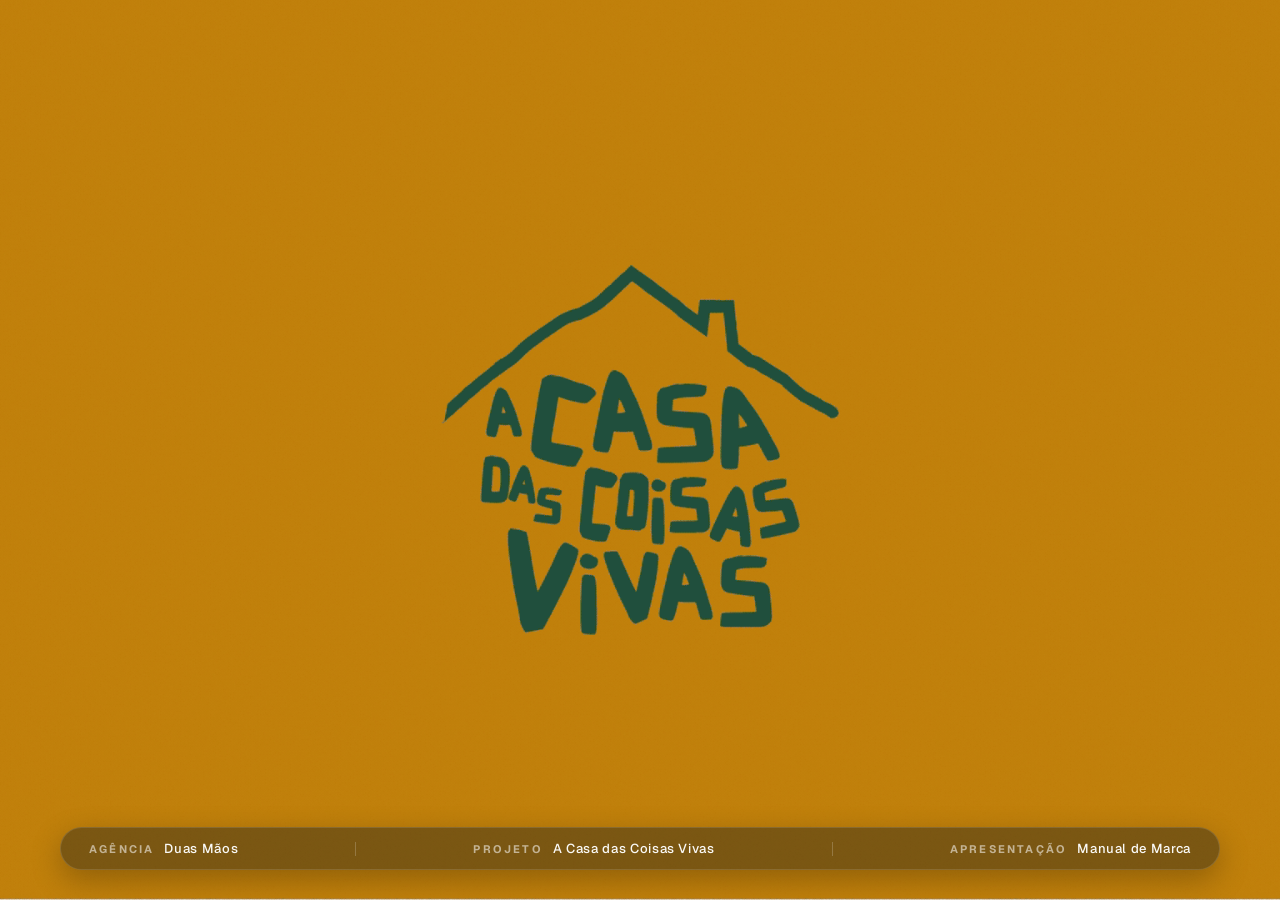
==== index.html @ ab3519e5 "feat: adicionar fontes oficiais Cachoeira Feiticeira (principal) e Gest Grotesk (corpo de texto)" ====
<!doctype html>
<html lang="pt-BR">
  <head>
    <meta charset="UTF-8" />
    <link rel="icon" type="image/svg+xml" href="./favicon.svg" />
    <meta name="viewport" content="width=device-width, initial-scale=1.0" />
    <title>Manual de Marca — A Casa das Coisas Vivas</title>
    
    <!-- Google Fonts for Editorial / Premium Branding -->
    <link rel="preconnect" href="https://fonts.googleapis.com" />
    <link rel="preconnect" href="https://fonts.gstatic.com"  />
    <link href="https://fonts.googleapis.com/css2?family=Geist:wght@300;400;500;600;700&family=Host+Grotesk:wght@300;400;500;600;700&family=Cormorant+Garamond:ital,wght@0,300;0,400;0,500;0,600;0,700;1,300;1,400&display=swap" rel="stylesheet" />
    
    <!-- CSS Stylesheet -->
    <script   src="./assets/js/presentation.js"></script>
    <link rel="stylesheet"  href="./assets/css/style.css">
  </head>
  <body>
    <!-- Screen Rotation Warning Overlay for Mobile Portrait -->
    <div class="rotation-warning-overlay">
      <div class="rotation-icon-wrapper">
        <svg width="64" height="64" viewBox="0 0 24 24" fill="none" stroke="currentColor" stroke-width="1" stroke-linecap="round" stroke-linejoin="round" style="color: var(--color-text-primary); opacity: 0.8;">
          <rect x="6" y="2" width="12" height="20" rx="2" stroke="currentColor" stroke-width="1.5" />
          <circle cx="12" cy="19" r="0.75" fill="currentColor" />
          <path d="M21 12a9 9 0 0 0-9-9" stroke="#E8763A" stroke-width="1.5" stroke-dasharray="3 3" />
          <path d="M18 9l3-3-3-3" stroke="#E8763A" stroke-width="1.5" />
        </svg>
      </div>
      <h3>Gire seu dispositivo</h3>
      <p>Para uma experiência de visualização ideal das propostas de marca, por favor rotacione seu aparelho para o modo horizontal (paisagem).</p>
    </div>

    <!-- Main Presentation Container (locked to 16:9 aspect ratio, dynamically scaled by JS) -->
    <div class="presentation-container">
      <div class="presentation-wrapper">
        
        <!-- ==================== SLIDE 01: CAPA PRINCIPAL (FUNDO CHAPADO COM RODAPÉ MINIMALISTA CLEAN) ==================== -->
        <section class="slide active" id="slide-01" data-theme="off-white">
          <div class="slide-content full-bleed-layout" style="position: relative; overflow: hidden; padding: 0; margin: 0; width: 100%; height: 100%;">
            <!-- Imagem de Fundo Chapada (GIF Animado) -->
            <img src="./assets/img/capa-inicial.gif" alt="Capa Principal - A Casa das Coisas Vivas" class="full-bleed-slide-img" style="width: 100%; height: 100%; object-fit: cover; object-position: center; display: block; border: none; margin: 0; padding: 0; filter: none; opacity: 1;">
            
            <!-- Rodapé Ultra-Clean (Quiet Luxury UI/UX Pro Max) -->
            <div class="cover-clean-footer">
              <div class="clean-footer-item">
                <span class="clean-footer-label">Agência</span>
                <span class="clean-footer-value">Duas Mãos</span>
              </div>
              <div class="clean-footer-divider"></div>
              <div class="clean-footer-item">
                <span class="clean-footer-label">Projeto</span>
                <span class="clean-footer-value">A Casa das Coisas Vivas</span>
              </div>
              <div class="clean-footer-divider"></div>
              <div class="clean-footer-item">
                <span class="clean-footer-label">Apresentação</span>
                <span class="clean-footer-value">Manual de Marca</span>
              </div>
            </div>
          </div>
        </section>

        <!-- ==================== SLIDE 02: SUMÁRIO ==================== -->
        <section class="slide future" id="slide-02" data-theme="sand-paper">
          <div class="slide-content index-layout">
            <div class="section-tag">Sumário</div>
            <h2 class="index-title">Estrutura da Apresentação</h2>
            <div class="index-grid" style="grid-template-columns: repeat(2, 1fr); gap: 8px 30px;">
              <div class="index-column" style="gap: 6px;">
                <div class="index-item" data-target="2">
                  <span class="index-num">01</span>
                  <span class="index-name">Introdução</span>
                </div>
                <div class="index-item" data-target="3">
                  <span class="index-num">02</span>
                  <span class="index-name">O que é a Casa das Coisas Vivas?</span>
                </div>
                <div class="index-item" data-target="4">
                  <span class="index-num">03</span>
                  <span class="index-name">Essência da Marca</span>
                </div>
                <div class="index-item" data-target="5">
                  <span class="index-num">04</span>
                  <span class="index-name">Valores</span>
                </div>
                <div class="index-item" data-target="6">
                  <span class="index-num">05</span>
                  <span class="index-name">Conceito e Nome</span>
                </div>
                <div class="index-item" data-target="7">
                  <span class="index-num">06</span>
                  <span class="index-name">Glossário da Casa</span>
                </div>
                <div class="index-item" data-target="8">
                  <span class="index-num">07</span>
                  <span class="index-name">Públicos &amp; Moradoras</span>
                </div>
                <div class="index-item" data-target="9">
                  <span class="index-num">08</span>
                  <span class="index-name">DNA da Marca</span>
                </div>
                <div class="index-item" data-target="10">
                  <span class="index-num">09</span>
                  <span class="index-name">Bandeiras e Manifesto</span>
                </div>
                <div class="index-item" data-target="11">
                  <span class="index-num">10</span>
                  <span class="index-name">Posicionamento</span>
                </div>
              </div>
              <div class="index-column" style="gap: 6px;">
                <div class="index-item highlight-item" data-target="12">
                  <span class="index-num">11</span>
                  <span class="index-name">Voz e Linguagem</span>
                </div>
                <div class="index-item highlight-item" data-target="13">
                  <span class="index-num">12</span>
                  <span class="index-name">Os Cômodos da Casa</span>
                </div>
                <div class="index-item highlight-item" data-target="14">
                  <span class="index-num">13</span>
                  <span class="index-name">Pontos de Contato com a Marca</span>
                </div>
                <div class="index-item highlight-item" data-target="15">
                  <span class="index-num">14</span>
                  <span class="index-name">Paleta de Cores Oficial</span>
                </div>
                <div class="index-item highlight-item" data-target="17">
                  <span class="index-num">15</span>
                  <span class="index-name">Sistema Tipográfico</span>
                </div>
                <div class="index-item highlight-item" data-target="19">
                  <span class="index-num">16</span>
                  <span class="index-name">Logomarca &amp; Assinatura</span>
                </div>
                <div class="index-item highlight-item" data-target="22">
                  <span class="index-num">17</span>
                  <span class="index-name">Aplicações da Marca</span>
                </div>
                <div class="index-item highlight-item" data-target="23">
                  <span class="index-num">18</span>
                  <span class="index-name">Guia de Arquivos &amp; Drive</span>
                </div>
              </div>
            </div></div>
          </div>
        </section>

        <!-- ==================== SEÇÃO 01: INTRODUÇÃO (EDITORIAL COLUNA VERTICAL FOTO 6) ==================== -->
        <section class="slide future" id="slide-03" data-theme="off-white">
          <div class="slide-content editorial-vertical-col-layout">
            
            <!-- Painel de Texto Editorial (Esq) -->
            <div class="editorial-text-panel" style="padding: 45px 65px; display: flex; flex-direction: column; justify-content: center; height: 100%; box-sizing: border-box; overflow-y: auto;">
              <div class="section-tag" style="border-color: #14523E; color: #14523E; margin-bottom: 12px;">01 , Introdução</div>
              <h2 class="editorial-eyebrow-large" style="color: #14523E; font-size: 34px; margin-bottom: 6px; font-weight: 400; font-style: italic;">Um mapa afetivo</h2>
              <h3 class="editorial-heading-huge" style="font-size: 44px; line-height: 1.15; margin-bottom: 22px; color: #1C262B; letter-spacing: -0.02em;">A essência da Casa das Coisas Vivas.</h3>
              
              <div style="display: grid; grid-template-columns: 1fr 1fr; gap: 32px; margin-bottom: 20px;">
                <div style="display: flex; flex-direction: column; gap: 14px;">
                  <p style="font-size: 14.5px; line-height: 1.65; color: #303437; font-weight: 300; margin: 0;">
                    Este manual é um pouquinho mais do que um documento sobre uma marca. É uma forma de colocar em palavras, cores, formas e escolhas tudo aquilo que a Casa das Coisas Vivas carrega dentro de si.
                  </p>
                  <p style="font-size: 14.5px; line-height: 1.65; color: #303437; font-weight: 300; margin: 0;">
                    É como se a gente estivesse abrindo as portas da casa, olhando com carinho para cada cantinho e entendendo o que faz desse lugar um espaço tão único. O que queremos que as pessoas sintam quando chegam, o que desejamos comunicar, o que faz sentido preservar e o que queremos cultivar daqui para frente.
                  </p>
                  <p style="font-size: 14.5px; line-height: 1.65; color: #303437; font-weight: 300; margin: 0;">
                    Aqui, tu vai encontrar as direções visuais da marca. Cada cor, cada fonte, cada imagem e cada palavra ajuda a construir a atmosfera desse lugar. E, quando essas escolhas conversam entre si, a marca ganha coerência sem perder a sua alma.
                  </p>
                </div>

                <div style="display: flex; flex-direction: column; gap: 14px;">
                  <p style="font-size: 14.5px; line-height: 1.65; color: #303437; font-weight: 300; margin: 0;">
                    A ideia não é engessar a Casa, nem fazer com que tudo precise seguir regras duras. Pelo contrário! É criar uma base segura para que ela possa crescer, experimentar, se transformar e continuar sendo ela mesma em cada novo espaço que ocupar.
                  </p>
                  <p style="font-size: 14.5px; line-height: 1.65; color: #303437; font-weight: 300; margin: 0;">
                    Que este manual seja como um mapa afetivo da Casa das Coisas Vivas. Um lugar para voltar quando bater a dúvida, quando surgirem novas ideias ou quando for preciso lembrar o que nos trouxe até aqui.
                  </p>
                  <p style="font-size: 14.5px; line-height: 1.65; color: #303437; font-weight: 300; margin: 0;">
                    Que ele ajude a manter viva a essência da Casa, mesmo quando ela mudar de estação, abrir novas janelas ou receber novas pessoas.
                  </p>
                </div>
              </div>

              <!-- Destaque Afetivo -->
              <div style="background: rgba(247, 110, 105, 0.08); border-left: 4px solid #F76E69; padding: 14px 18px; border-radius: 6px; margin-bottom: 16px;">
                <p style="font-size: 15px; font-weight: 500; color: #14523E; line-height: 1.5; margin: 0;">
                  Porque coisas vivas mudam, crescem e se reinventam. E a marca precisa ter espaço para tudo isso. <span style="color: #F76E69;">❤️</span>
                </p>
              </div>

              <div class="editorial-closing" style="margin-top: 10px; padding-top: 14px; border-top: 1px solid rgba(0,0,0,0.08); display: flex; justify-content: space-between; align-items: center;">
                <span class="closing-phrase" style="font-size: 14px; font-style: italic; color: #14523E;">Pode entrar. A Casa é sua.</span>
                <span class="closing-signature" style="font-size: 12.5px; color: #727160;">Manual de Marca • A Casa das Coisas Vivas</span>
              </div>
            </div>

            <!-- Coluna Vertical Full Height (Dir) -->
            <div class="editorial-image-column" style="flex: 0 0 440px; height: 100%; position: relative; overflow: hidden;">
              <img src="./assets/img/04_mockups/mulher-segurando-livro.png" alt="A Casa das Coisas Vivas — Manual e Atmosfera" style="width: 100%; height: 100%; object-fit: cover; object-position: center;">
            </div>

          </div>
        </section>

        <!-- ==================== SEÇÃO 02: O QUE É A CASA DAS COISAS VIVAS? (EDITORIAL COLUNA VERTICAL) ==================== -->
        <section class="slide future" id="slide-04" data-theme="sand-paper">
          <div class="slide-content editorial-vertical-col-layout">
            
            <!-- Coluna Vertical Full Height (Esq) -->
            <div class="editorial-image-column-left" style="flex: 0 0 440px; height: 100%; position: relative; overflow: hidden;">
              <img src="./assets/img/04_mockups/livro-capa-dura.png" alt="A Casa das Coisas Vivas — O que tem de vida lá?" style="width: 100%; height: 100%; object-fit: cover; object-position: center;">
            </div>

            <!-- Painel de Texto Editorial (Dir) -->
            <div class="editorial-text-panel" style="padding: 45px 65px; display: flex; flex-direction: column; justify-content: center; height: 100%; box-sizing: border-box; overflow-y: auto;">
              <div class="section-tag" style="border-color: #14523E; color: #14523E; margin-bottom: 12px;">02 , O que é a Casa das Coisas Vivas?</div>
              <h2 class="editorial-heading-medium" style="margin-bottom: 22px; color: #1C262B; font-size: 50px; line-height: 1.15; letter-spacing: -0.02em;">O que tem de vida lá?</h2>
              
              <div style="display: grid; grid-template-columns: 1fr 1fr; gap: 32px; margin-bottom: 20px;">
                <div style="display: flex; flex-direction: column; gap: 14px;">
                  <p style="font-size: 14.5px; line-height: 1.65; color: #303437; font-weight: 300; margin: 0;">
                    A Casa das Coisas Vivas é um espaço de acolhimento, desenvolvimento e potência compartilhada. Não é apenas uma estrutura ou uma marca: é um ecossistema pulsante onde mulheres se encontram, habitam seus múltiplos cômodos e constroem suas trajetórias profissionais e afetivas.
                  </p>
                  <p style="font-size: 14.5px; line-height: 1.65; color: #303437; font-weight: 300; margin: 0;">
                    O que tem de vida lá é o movimento contínuo, a escuta atenta, o cuidado entre pares e a liberdade de mudar de estação. Cada moradora traz sua mala, seus saberes e suas singularidades para compor um território seguro de troca, sem regras duras ou fórmulas prontas.
                  </p>
                </div>
                <div style="display: flex; flex-direction: column; gap: 14px;">
                  <p style="font-size: 14.5px; line-height: 1.65; color: #303437; font-weight: 300; margin: 0;">
                    A Casa vive pelas conexões genuínas que cultiva: encontros que inspiram, ateliês de criação, bibliotecas de referências vivas e salas abertas para o pensamento crítico e o afeto compartilhado.
                  </p>
                  <p style="font-size: 14.5px; line-height: 1.65; color: #303437; font-weight: 300; margin: 0;">
                    É um lugar onde a vulnerabilidade e a competência caminham lado a lado. Um refúgio fértil que protege o que tem valor e dá espaço para que cada coisa viva cresça, floresça e se reinvente no seu próprio tempo.
                  </p>
                </div>
              </div>

              <!-- Destaque Conceitual -->
              <div style="background: rgba(238, 161, 16, 0.08); border-left: 4px solid #EEA110; padding: 14px 18px; border-radius: 6px;">
                <p style="font-size: 15px; font-weight: 500; color: #1C262B; line-height: 1.5; margin: 0;">
                  Uma casa habitada por mulheres em constante transformação, onde cada detalhe é cultivado com afeto, verdade e coerência. <span style="color: #EEA110;">✨</span>
                </p>
              </div>

            </div>

          </div>
        </section>

        <!-- ==================== SEÇÃO 03: DNA DA MARCA (LAYOUT HORIZONTAL BANNER) ==================== -->
        <!-- ==================== SEÇÃO 03: ESSÊNCIA DA MARCA ==================== -->
        <section class="slide future" id="slide-05" data-theme="off-white">
          <div class="slide-content dna-horizontal-layout">
            <div>
              <div class="section-tag" style="border-color: #14523E; color: #14523E; margin-bottom: 8px;">03 , Essência da Marca</div>
              <h2 class="dna-main-title" style="margin-bottom: 14px; font-size: 44px; line-height: 1.1; color: #1C262B;">Essência da marca</h2>
              
              <!-- Manifesto / Propósito Central -->
              <div style="background: rgba(20, 82, 62, 0.05); border-left: 4px solid #14523E; border-radius: 8px; padding: 14px 20px;">
                <p style="font-size: 16.5px; line-height: 1.55; color: #1C262B; font-weight: 400; margin: 0;">
                  A Casa existe para que psicólogas possam se encontrar como pessoas inteiras, sustentar o que têm de singular e levar essa potência para fora da comunidade.
                </p>
              </div>
            </div>

            <!-- Grid de 3 Colunas para os Pilares da Essência -->
            <div style="display: grid; grid-template-columns: repeat(3, 1fr); gap: 24px; width: 100%; margin: 10px 0;">
              <div class="dna-card" style="border-top: 3px solid #14523E; padding-top: 16px; background: rgba(20, 82, 62, 0.02); padding: 18px 16px; border-radius: 8px;">
                <span class="dna-card-eyebrow" style="color: #14523E; font-size: 10px; letter-spacing: 0.18em; font-weight: 700; margin-bottom: 8px;">PROPÓSITO &amp; VÍNCULO</span>
                <h3 class="dna-card-question" style="font-size: 20px; font-weight: 600; color: #1C262B; margin-bottom: 10px; line-height: 1.25;">Para quê a marca existe?</h3>
                <p class="dna-card-answer" style="font-size: 14px; line-height: 1.55; color: #303437; font-weight: 300; margin: 0;">Fazer da Psicologia um lugar de encontro, onde psicólogas se conhecem para além do que sabem e se fortalecem a partir do vínculo.</p>
              </div>

              <div class="dna-card" style="border-top: 3px solid #F76E69; padding-top: 16px; background: rgba(247, 110, 105, 0.03); padding: 18px 16px; border-radius: 8px;">
                <span class="dna-card-eyebrow" style="color: #F76E69; font-size: 10px; letter-spacing: 0.18em; font-weight: 700; margin-bottom: 8px;">COMUNIDADE &amp; AÇÃO</span>
                <h3 class="dna-card-question" style="font-size: 20px; font-weight: 600; color: #1C262B; margin-bottom: 10px; line-height: 1.25;">O que a marca faz?</h3>
                <p class="dna-card-answer" style="font-size: 14px; line-height: 1.55; color: #303437; font-weight: 300; margin: 0;">Reúne psicólogas numa comunidade contínua de encontros, experiências afetivas e criativas e trocas de repertório e faz projetos, indicações e oportunidades circularem entre elas.</p>
              </div>

              <div class="dna-card" style="border-top: 3px solid #235B9F; padding-top: 16px; background: rgba(35, 91, 159, 0.03); padding: 18px 16px; border-radius: 8px;">
                <span class="dna-card-eyebrow" style="color: #235B9F; font-size: 10px; letter-spacing: 0.18em; font-weight: 700; margin-bottom: 8px;">VISÃO &amp; TERRITÓRIO</span>
                <h3 class="dna-card-question" style="font-size: 20px; font-weight: 600; color: #1C262B; margin-bottom: 10px; line-height: 1.25;">Onde quer chegar?</h3>
                <p class="dna-card-answer" style="font-size: 14px; line-height: 1.55; color: #303437; font-weight: 300; margin: 0;">Ser a referência quando alguém pensa em psicólogas em Porto Alegre, para colegas e para empresas. “Pensou em psicóloga, pensou na Casa.”</p>
              </div>
            </div>

            <!-- Banner Editorial Horizontal na Parte de Baixo -->
            <div class="dna-bottom-banner-container" style="height: 180px; margin-top: 0; box-shadow: 0 10px 28px rgba(28, 38, 43, 0.08); border: 1px solid rgba(20, 82, 62, 0.12);">
              <img src="./assets/img/04_mockups/fabric-bag-on-green-background-top-view.png" alt="A Casa das Coisas Vivas — Essência da Marca" class="dna-bottom-banner-img" style="object-position: center 35%;">
            </div>

          </div>
        </section>

        <!-- ==================== SEÇÃO 04: VALORES ==================== -->
        <section class="slide future" id="slide-06" data-theme="sand-paper">
          <div class="slide-content" style="box-sizing: border-box; width: 100%; height: 100%; padding: 42px 75px; display: flex; flex-direction: column; justify-content: center;">
            
            <!-- Cabeçalho Editorial -->
            <div style="margin-bottom: 20px;">
              <div class="section-tag" style="border-color: #14523E; color: #14523E; margin-bottom: 6px;">04 , Valores</div>
              <div style="display: flex; justify-content: space-between; align-items: flex-end;">
                <h2 style="font-size: 46px; line-height: 1.1; color: #1C262B; font-weight: 300; margin: 0; font-family: var(--font-dir-a-title);">Valores</h2>
                <p style="font-size: 14.5px; color: #727160; margin: 0; font-weight: 400; max-width: 620px; text-align: right; line-height: 1.4;">
                  Como a essência da Casa se traduz em significado e presença prática no cotidiano da comunidade.
                </p>
              </div>
            </div>

            <!-- Grid 2 Colunas: Tabela de Valores (Esq) vs Imagem Conceito (Dir) -->
            <div style="display: grid; grid-template-columns: 1.28fr 0.72fr; gap: 24px; width: 100%; align-items: stretch;">
              
              <!-- Tabela Editorial de Valores -->
              <div class="table-editorial-card" style="background: #FFFFFF; border: 1px solid rgba(20, 82, 62, 0.12); border-radius: 14px; box-shadow: 0 10px 30px rgba(0, 0, 0, 0.03); overflow: hidden; margin-top: 0; display: flex; flex-direction: column; justify-content: space-between;">
                
                <!-- Header da Tabela -->
                <div class="table-editorial-header" style="display: grid; grid-template-columns: 175px 1.1fr 1fr; gap: 16px; padding: 11px 22px; background: rgba(20, 82, 62, 0.06); border-bottom: 1px solid rgba(20, 82, 62, 0.12); font-size: 10.5px; font-weight: 700; letter-spacing: 0.14em; text-transform: uppercase; color: #14523E;">
                  <div>Valor</div>
                  <div>O que significa?</div>
                  <div>Como aparece na prática?</div>
                </div>

                <!-- Linha 1: Singularidade -->
                <div class="table-editorial-row" style="display: grid; grid-template-columns: 175px 1.1fr 1fr; gap: 16px; padding: 10px 22px; border-bottom: 1px solid rgba(0, 0, 0, 0.05); align-items: center;">
                  <div style="display: flex; align-items: center; gap: 8px;">
                    <span style="font-size: 9.5px; font-weight: 800; color: #14523E; background: rgba(20, 82, 62, 0.08); padding: 2px 7px; border-radius: 10px;">01</span>
                    <strong style="font-size: 14px; color: #1C262B; font-weight: 600;">Singularidade</strong>
                  </div>
                  <div style="font-size: 12.5px; line-height: 1.45; color: #303437; font-weight: 400;">
                    Existe uma parte da psicóloga que você é que nenhum livro decide por você.
                  </div>
                  <div style="font-size: 12px; line-height: 1.45; color: #555E58; font-weight: 300;">
                    Nenhuma abordagem é ensinada como regra.
                  </div>
                </div>

                <!-- Linha 2: Pertencimento -->
                <div class="table-editorial-row" style="display: grid; grid-template-columns: 175px 1.1fr 1fr; gap: 16px; padding: 10px 22px; border-bottom: 1px solid rgba(0, 0, 0, 0.05); align-items: center;">
                  <div style="display: flex; align-items: center; gap: 8px;">
                    <span style="font-size: 9.5px; font-weight: 800; color: #F76E69; background: rgba(247, 110, 105, 0.12); padding: 2px 7px; border-radius: 10px;">02</span>
                    <strong style="font-size: 14px; color: #1C262B; font-weight: 600;">Pertencimento</strong>
                  </div>
                  <div style="font-size: 12.5px; line-height: 1.45; color: #303437; font-weight: 400;">
                    Um ambiente seguro o bastante para criar intimidade.
                  </div>
                  <div style="font-size: 12px; line-height: 1.45; color: #555E58; font-weight: 300;">
                    Acolhimento, trocas, abertura, diálogo.
                  </div>
                </div>

                <!-- Linha 3: Movimento -->
                <div class="table-editorial-row" style="display: grid; grid-template-columns: 175px 1.1fr 1fr; gap: 16px; padding: 10px 22px; border-bottom: 1px solid rgba(0, 0, 0, 0.05); align-items: center;">
                  <div style="display: flex; align-items: center; gap: 8px;">
                    <span style="font-size: 9.5px; font-weight: 800; color: #EEA110; background: rgba(238, 161, 16, 0.14); padding: 2px 7px; border-radius: 10px;">03</span>
                    <strong style="font-size: 14px; color: #1C262B; font-weight: 600;">Movimento</strong>
                  </div>
                  <div style="font-size: 12.5px; line-height: 1.45; color: #303437; font-weight: 400;">
                    O que está vivo tem ritmo próprio, muda, experimenta.
                  </div>
                  <div style="font-size: 12px; line-height: 1.45; color: #555E58; font-weight: 300;">
                    Programação que se renova; cômodos que abrem conversas.
                  </div>
                </div>

                <!-- Linha 4: Potência compartilhada -->
                <div class="table-editorial-row" style="display: grid; grid-template-columns: 175px 1.1fr 1fr; gap: 16px; padding: 10px 22px; border-bottom: 1px solid rgba(0, 0, 0, 0.05); align-items: center;">
                  <div style="display: flex; align-items: center; gap: 8px;">
                    <span style="font-size: 9.5px; font-weight: 800; color: #235B9F; background: rgba(35, 91, 159, 0.12); padding: 2px 7px; border-radius: 10px;">04</span>
                    <strong style="font-size: 14px; color: #1C262B; font-weight: 600;">Potência compartilhada</strong>
                  </div>
                  <div style="font-size: 12.5px; line-height: 1.45; color: #303437; font-weight: 400; font-style: italic;">
                    "A Rapha não quer se destacar sozinha."
                  </div>
                  <div style="font-size: 12px; line-height: 1.45; color: #555E58; font-weight: 300;">
                    Projetos e indicações circulam entre moradoras.
                  </div>
                </div>

                <!-- Linha 5: Pensamento crítico -->
                <div class="table-editorial-row" style="display: grid; grid-template-columns: 175px 1.1fr 1fr; gap: 16px; padding: 10px 22px; border-bottom: 1px solid rgba(0, 0, 0, 0.05); align-items: center;">
                  <div style="display: flex; align-items: center; gap: 8px;">
                    <span style="font-size: 9.5px; font-weight: 800; color: #14523E; background: rgba(20, 82, 62, 0.08); padding: 2px 7px; border-radius: 10px;">05</span>
                    <strong style="font-size: 14px; color: #1C262B; font-weight: 600;">Pensamento crítico</strong>
                  </div>
                  <div style="font-size: 12.5px; line-height: 1.45; color: #303437; font-weight: 400;">
                    Falar de tudo para pensar melhor a profissão.
                  </div>
                  <div style="font-size: 12px; line-height: 1.45; color: #555E58; font-weight: 300;">
                    Dinheiro, IA, arte e teoria cabem na mesma agenda.
                  </div>
                </div>

                <!-- Linha 6: Cuidado entre pares -->
                <div class="table-editorial-row" style="display: grid; grid-template-columns: 175px 1.1fr 1fr; gap: 16px; padding: 10px 22px; border-bottom: none; align-items: center;">
                  <div style="display: flex; align-items: center; gap: 8px;">
                    <span style="font-size: 9.5px; font-weight: 800; color: #F76E69; background: rgba(247, 110, 105, 0.12); padding: 2px 7px; border-radius: 10px;">06</span>
                    <strong style="font-size: 14px; color: #1C262B; font-weight: 600;">Cuidado entre pares</strong>
                  </div>
                  <div style="font-size: 12.5px; line-height: 1.45; color: #303437; font-weight: 400; font-style: italic;">
                    "Saúde mental começa entre nós."
                  </div>
                  <div style="font-size: 12px; line-height: 1.45; color: #555E58; font-weight: 300;">
                    Espaço de acolhimento e sustentação mútua.
                  </div>
                </div>

              </div>

              <!-- Imagem Conceito: Acolhimento e Rituais -->
              <div style="background: #FFFFFF; border: 1px solid rgba(20, 82, 62, 0.12); border-radius: 14px; box-shadow: 0 10px 30px rgba(0, 0, 0, 0.03); overflow: hidden; display: flex; flex-direction: column;">
                <div style="flex: 1; position: relative; overflow: hidden; min-height: 280px;">
                  <img src="./assets/img/04_mockups/caneca-mockup.png" alt="Valores da Casa — Acolhimento e Vínculo" style="width: 100%; height: 100%; object-fit: cover; object-position: center; display: block;">
                </div>
                <div style="padding: 16px 20px; background: rgba(20, 82, 62, 0.04); border-top: 1px solid rgba(20, 82, 62, 0.08);">
                  <span style="font-size: 9.5px; font-weight: 800; letter-spacing: 0.14em; text-transform: uppercase; color: #14523E; display: block; margin-bottom: 4px;">Atmosfera &amp; Rituais da Casa</span>
                  <p style="font-size: 12px; line-height: 1.45; color: #555E58; margin: 0;">A xícara e a conversa franca: o cuidado entre pares traduzido em hospitalidade, tempo e presença autêntica.</p>
                </div>
              </div>

            </div>

          </div>
        </section>

        <!-- ==================== SEÇÃO 05: CONCEITO E NOME ==================== -->
        <section class="slide future" id="slide-conceito-nome" data-theme="off-white">
          <div class="slide-content" style="box-sizing: border-box; width: 100%; height: 100%; padding: 42px 75px; display: flex; flex-direction: column; justify-content: center;">
            
            <!-- Cabeçalho Editorial -->
            <div style="margin-bottom: 18px;">
              <div class="section-tag" style="border-color: #14523E; color: #14523E; margin-bottom: 6px;">05 , Conceito e Nome</div>
              <div style="display: flex; justify-content: space-between; align-items: flex-end;">
                <h2 style="font-size: 46px; line-height: 1.1; color: #1C262B; font-weight: 300; margin: 0; font-family: var(--font-dir-a-title);">Conceito e nome</h2>
                <p style="font-size: 14px; color: #727160; margin: 0; font-weight: 400; max-width: 580px; text-align: right; line-height: 1.4;">
                  A marca inteira se constrói no equilíbrio exato entre estrutura e movimento.
                </p>
              </div>
            </div>

            <!-- Grid 2 Colunas: Manifesto & Dimensões (Esq) vs Imagem Conceito (Dir) -->
            <div style="display: grid; grid-template-columns: 1.25fr 0.75fr; gap: 24px; width: 100%; align-items: stretch;">
              
              <div style="display: flex; flex-direction: column; justify-content: space-between;">
                <!-- Lead / Manifesto do Conceito -->
                <div style="background: rgba(20, 82, 62, 0.05); border-left: 4px solid #14523E; border-radius: 8px; padding: 12px 18px; margin-bottom: 14px;">
                  <p style="font-size: 15px; line-height: 1.5; color: #1C262B; margin: 0; font-weight: 400;">
                    O nome junta dois propósitos que se completam: <strong>Casa</strong> é estrutura, segurança e pertencimento; <strong>Coisas Vivas</strong> é movimento, liberdade e criação. A marca inteira se constrói no equilíbrio entre os dois.
                  </p>
                </div>

                <!-- Tabela Comparativa de Dimensões -->
                <div class="table-editorial-card" style="background: #FFFFFF; border: 1px solid rgba(20, 82, 62, 0.12); border-radius: 12px; box-shadow: 0 10px 30px rgba(0, 0, 0, 0.03); overflow: hidden; margin-top: 0;">
                  
                  <!-- Header com Destaque Cromático para A Casa e As Coisas Vivas -->
                  <div style="display: grid; grid-template-columns: 160px 1fr 1fr; gap: 16px; padding: 11px 20px; background: rgba(20, 82, 62, 0.06); border-bottom: 1px solid rgba(20, 82, 62, 0.12); font-size: 10px; font-weight: 700; letter-spacing: 0.14em; text-transform: uppercase;">
                    <div style="color: #727160;">Dimensão</div>
                    <div style="color: #14523E; display: flex; align-items: center; gap: 6px;">
                      <span style="display: inline-block; width: 7px; height: 7px; border-radius: 50%; background: #14523E;"></span>
                      A Casa <span style="font-size: 9px; font-weight: 500; opacity: 0.75; text-transform: none; letter-spacing: normal;">(Estrutura)</span>
                    </div>
                    <div style="color: #F76E69; display: flex; align-items: center; gap: 6px;">
                      <span style="display: inline-block; width: 7px; height: 7px; border-radius: 50%; background: #F76E69;"></span>
                      As Coisas Vivas <span style="font-size: 9px; font-weight: 600; opacity: 0.85; text-transform: none; letter-spacing: normal;">(Movimento)</span>
                    </div>
                  </div>

                  <!-- Linha 1: O que oferece -->
                  <div class="table-editorial-row" style="display: grid; grid-template-columns: 160px 1fr 1fr; gap: 16px; padding: 11px 20px; border-bottom: 1px solid rgba(0, 0, 0, 0.05); align-items: center;">
                    <div style="font-weight: 600; color: #1C262B; font-size: 13px;">O que oferece</div>
                    <div style="font-size: 13px; line-height: 1.45; color: #14523E; font-weight: 400;">
                      Ambiente, chão, cuidado e segurança
                    </div>
                    <div style="font-size: 13px; line-height: 1.45; color: #303437; font-weight: 400;">
                      Liberdade, expressão e experimentação
                    </div>
                  </div>

                  <!-- Linha 2: Sensação -->
                  <div class="table-editorial-row" style="display: grid; grid-template-columns: 160px 1fr 1fr; gap: 16px; padding: 11px 20px; border-bottom: 1px solid rgba(0, 0, 0, 0.05); align-items: center;">
                    <div style="font-weight: 600; color: #1C262B; font-size: 13px;">Sensação</div>
                    <div style="font-size: 13px; line-height: 1.45; color: #14523E; font-weight: 500; font-style: italic;">
                      “Aqui eu posso ficar.”
                    </div>
                    <div style="font-size: 13px; line-height: 1.45; color: #303437; font-weight: 500; font-style: italic;">
                      “Aqui alguma coisa se move.”
                    </div>
                  </div>

                  <!-- Linha 3: Na comunicação -->
                  <div class="table-editorial-row" style="display: grid; grid-template-columns: 160px 1fr 1fr; gap: 16px; padding: 11px 20px; border-bottom: 1px solid rgba(0, 0, 0, 0.05); align-items: center;">
                    <div style="font-weight: 600; color: #1C262B; font-size: 13px;">Na comunicação</div>
                    <div style="font-size: 13px; line-height: 1.45; color: #14523E; font-weight: 400;">
                      Convite, acolhimento, regras claras
                    </div>
                    <div style="font-size: 13px; line-height: 1.45; color: #303437; font-weight: 400;">
                      Perguntas e temas inesperados
                    </div>
                  </div>

                  <!-- Linha 4: No visual -->
                  <div class="table-editorial-row" style="display: grid; grid-template-columns: 160px 1fr 1fr; gap: 16px; padding: 11px 20px; border-bottom: none; align-items: center;">
                    <div style="font-weight: 600; color: #1C262B; font-size: 13px;">No visual</div>
                    <div style="font-size: 13px; line-height: 1.45; color: #14523E; font-weight: 400;">
                      Logo construído e grid organizado
                    </div>
                    <div style="font-size: 13px; line-height: 1.45; color: #303437; font-weight: 400;">
                      Fonte expressiva e cor viva nos posts
                    </div>
                  </div>

                </div>
              </div>

              <!-- Imagem Conceito: Ecobag Coisas Vivas (Movimento & Criação) -->
              <div style="background: #FFFFFF; border: 1px solid rgba(247, 110, 105, 0.2); border-radius: 14px; box-shadow: 0 10px 30px rgba(0, 0, 0, 0.03); overflow: hidden; display: flex; flex-direction: column;">
                <div style="flex: 1; position: relative; overflow: hidden; min-height: 280px;">
                  <img src="./assets/img/04_mockups/ecobag-1.png" alt="A Casa e as Coisas Vivas — Movimento e Estrutura" style="width: 100%; height: 100%; object-fit: cover; object-position: center; display: block;">
                </div>
                <div style="padding: 16px 20px; background: rgba(247, 110, 105, 0.06); border-top: 1px solid rgba(247, 110, 105, 0.12);">
                  <span style="font-size: 9.5px; font-weight: 800; letter-spacing: 0.14em; text-transform: uppercase; color: #F76E69; display: block; margin-bottom: 4px;">Equilíbrio entre os Dois Propósitos</span>
                  <p style="font-size: 12px; line-height: 1.45; color: #555E58; margin: 0;">A sobriedade acolhedora da <strong>Casa</strong> encontra a cor viva e a liberdade de criação das <strong>Coisas Vivas</strong>.</p>
                </div>
              </div>

            </div>

          </div>
        </section>

        <!-- ==================== SEÇÃO 06: GLOSSÁRIO DA CASA ==================== -->
        <section class="slide future" id="slide-glossario" data-theme="sand-paper">
          <div class="slide-content" style="box-sizing: border-box; width: 100%; height: 100%; padding: 42px 75px; display: flex; flex-direction: column; justify-content: center;">
            
            <!-- Cabeçalho Editorial -->
            <div style="margin-bottom: 20px;">
              <div class="section-tag" style="border-color: #14523E; color: #14523E; margin-bottom: 6px;">06 , Glossário da Casa</div>
              <div style="display: flex; justify-content: space-between; align-items: flex-end;">
                <h2 style="font-size: 46px; line-height: 1.1; color: #1C262B; font-weight: 300; margin: 0; font-family: var(--font-dir-a-title);">Glossário da Casa</h2>
                <p style="font-size: 14.5px; color: #727160; margin: 0; font-weight: 400; max-width: 600px; text-align: right; line-height: 1.4;">
                  Termos e significados próprios que dão voz, pertencimento e identidade ao universo da comunidade.
                </p>
              </div>
            </div>

            <!-- Grid 2 Colunas: Tabela do Glossário (Esq) vs Imagem Conceito (Dir) -->
            <div style="display: grid; grid-template-columns: 1.28fr 0.72fr; gap: 24px; width: 100%; align-items: stretch;">
              
              <!-- Tabela Editorial do Glossário -->
              <div class="table-editorial-card" style="background: #FFFFFF; border: 1px solid rgba(20, 82, 62, 0.12); border-radius: 14px; box-shadow: 0 10px 30px rgba(0, 0, 0, 0.03); overflow: hidden; margin-top: 0; display: flex; flex-direction: column; justify-content: space-between;">
                
                <!-- Header da Tabela -->
                <div class="table-editorial-header" style="display: grid; grid-template-columns: 180px 1fr; gap: 20px; padding: 10px 22px; background: rgba(20, 82, 62, 0.06); border-bottom: 1px solid rgba(20, 82, 62, 0.12); font-size: 10.5px; font-weight: 700; letter-spacing: 0.14em; text-transform: uppercase; color: #14523E;">
                  <div>Termo</div>
                  <div>Significado</div>
                </div>

                <!-- Linha 1: Moradora -->
                <div class="table-editorial-row" style="display: grid; grid-template-columns: 180px 1fr; gap: 20px; padding: 9px 22px; border-bottom: 1px solid rgba(0, 0, 0, 0.05); align-items: center;">
                  <div style="display: flex; align-items: center; gap: 8px;">
                    <span style="font-size: 9.5px; font-weight: 800; color: #14523E; background: rgba(20, 82, 62, 0.08); padding: 2px 7px; border-radius: 10px;">01</span>
                    <strong style="font-size: 14px; color: #1C262B; font-weight: 600;">Moradora</strong>
                  </div>
                  <div style="font-size: 13px; line-height: 1.45; color: #303437; font-weight: 400;">
                    Quem faz parte da comunidade
                  </div>
                </div>

                <!-- Linha 2: Anfitriã -->
                <div class="table-editorial-row" style="display: grid; grid-template-columns: 180px 1fr; gap: 20px; padding: 9px 22px; border-bottom: 1px solid rgba(0, 0, 0, 0.05); align-items: center;">
                  <div style="display: flex; align-items: center; gap: 8px;">
                    <span style="font-size: 9.5px; font-weight: 800; color: #F76E69; background: rgba(247, 110, 105, 0.12); padding: 2px 7px; border-radius: 10px;">02</span>
                    <strong style="font-size: 14px; color: #1C262B; font-weight: 600;">Anfitriã</strong>
                  </div>
                  <div style="font-size: 13px; line-height: 1.45; color: #303437; font-weight: 400;">
                    Papel da Raphaela
                  </div>
                </div>

                <!-- Linha 3: Cômodo -->
                <div class="table-editorial-row" style="display: grid; grid-template-columns: 180px 1fr; gap: 20px; padding: 9px 22px; border-bottom: 1px solid rgba(0, 0, 0, 0.05); align-items: center;">
                  <div style="display: flex; align-items: center; gap: 8px;">
                    <span style="font-size: 9.5px; font-weight: 800; color: #EEA110; background: rgba(238, 161, 16, 0.14); padding: 2px 7px; border-radius: 10px;">03</span>
                    <strong style="font-size: 14px; color: #1C262B; font-weight: 600;">Cômodo</strong>
                  </div>
                  <div style="font-size: 13px; line-height: 1.45; color: #303437; font-weight: 400;">
                    Eixo temático de encontros e experiências
                  </div>
                </div>

                <!-- Linha 4: Temporada -->
                <div class="table-editorial-row" style="display: grid; grid-template-columns: 180px 1fr; gap: 20px; padding: 9px 22px; border-bottom: 1px solid rgba(0, 0, 0, 0.05); align-items: center;">
                  <div style="display: flex; align-items: center; gap: 8px;">
                    <span style="font-size: 9.5px; font-weight: 800; color: #235B9F; background: rgba(35, 91, 159, 0.12); padding: 2px 7px; border-radius: 10px;">04</span>
                    <strong style="font-size: 14px; color: #1C262B; font-weight: 600;">Temporada</strong>
                  </div>
                  <div style="font-size: 13px; line-height: 1.45; color: #303437; font-weight: 400;">
                    Ciclo de participação e programação
                  </div>
                </div>

                <!-- Linha 5: Visitantes -->
                <div class="table-editorial-row" style="display: grid; grid-template-columns: 180px 1fr; gap: 20px; padding: 9px 22px; border-bottom: 1px solid rgba(0, 0, 0, 0.05); align-items: center;">
                  <div style="display: flex; align-items: center; gap: 8px;">
                    <span style="font-size: 9.5px; font-weight: 800; color: #F76E69; background: rgba(247, 110, 105, 0.12); padding: 2px 7px; border-radius: 10px;">05</span>
                    <strong style="font-size: 14px; color: #1C262B; font-weight: 600;">Visitantes</strong>
                  </div>
                  <div style="font-size: 13px; line-height: 1.45; color: #303437; font-weight: 400;">
                    Convidadas: artistas, escritoras, pesquisadoras...
                  </div>
                </div>

                <!-- Linha 6: Mala -->
                <div class="table-editorial-row" style="display: grid; grid-template-columns: 180px 1fr; gap: 20px; padding: 9px 22px; border-bottom: 1px solid rgba(0, 0, 0, 0.05); align-items: center;">
                  <div style="display: flex; align-items: center; gap: 8px;">
                    <span style="font-size: 9.5px; font-weight: 800; color: #EEA110; background: rgba(238, 161, 16, 0.14); padding: 2px 7px; border-radius: 10px;">06</span>
                    <strong style="font-size: 14px; color: #1C262B; font-weight: 600;">Mala</strong>
                  </div>
                  <div style="font-size: 13px; line-height: 1.45; color: #303437; font-weight: 400;">
                    O que cada uma traz: histórias, perguntas, ideias
                  </div>
                </div>

                <!-- Linha 7: Habitar -->
                <div class="table-editorial-row" style="display: grid; grid-template-columns: 180px 1fr; gap: 20px; padding: 9px 22px; border-bottom: none; align-items: center;">
                  <div style="display: flex; align-items: center; gap: 8px;">
                    <span style="font-size: 9.5px; font-weight: 800; color: #14523E; background: rgba(20, 82, 62, 0.08); padding: 2px 7px; border-radius: 10px;">07</span>
                    <strong style="font-size: 14px; color: #1C262B; font-weight: 600;">Habitar</strong>
                  </div>
                  <div style="font-size: 13px; line-height: 1.45; color: #303437; font-weight: 400;">
                    Participar ativamente da Casa
                  </div>
                </div>

              </div>

              <!-- Imagem Conceito: Crachá Oficial da Moradora -->
              <div style="background: #FFFFFF; border: 1px solid rgba(20, 82, 62, 0.12); border-radius: 14px; box-shadow: 0 10px 30px rgba(0, 0, 0, 0.03); overflow: hidden; display: flex; flex-direction: column;">
                <div style="flex: 1; position: relative; overflow: hidden; min-height: 280px;">
                  <img src="./assets/img/04_mockups/Cracha.jpeg" alt="Crachá Oficial — Comunidade e Moradoras" style="width: 100%; height: 100%; object-fit: cover; object-position: center; display: block;">
                </div>
                <div style="padding: 16px 20px; background: rgba(20, 82, 62, 0.04); border-top: 1px solid rgba(20, 82, 62, 0.08);">
                  <span style="font-size: 9.5px; font-weight: 800; letter-spacing: 0.14em; text-transform: uppercase; color: #14523E; display: block; margin-bottom: 4px;">Símbolo de Pertencimento</span>
                  <p style="font-size: 12px; line-height: 1.45; color: #555E58; margin: 0;">Identificação nos encontros presenciais: moradoras e visitantes habitando o mesmo espaço de troca.</p>
                </div>
              </div>

            </div>

          </div>
        </section>

        <!-- ==================== SEÇÃO 07: PÚBLICOS & MORADORAS ==================== -->
        <section class="slide future" id="slide-07" data-theme="off-white">
          <div class="slide-content" style="box-sizing: border-box; width: 100%; height: 100%; padding: 36px 70px; display: flex; flex-direction: column; justify-content: center;">
            
            <!-- Cabeçalho Editorial -->
            <div style="margin-bottom: 14px;">
              <div class="section-tag" style="border-color: #14523E; color: #14523E; margin-bottom: 4px;">07 , Públicos da Casa</div>
              <div style="display: flex; justify-content: space-between; align-items: flex-end;">
                <h2 style="font-size: 42px; line-height: 1.1; color: #1C262B; font-weight: 300; margin: 0; font-family: var(--font-dir-a-title);">Públicos &amp; Moradoras</h2>
                <p style="font-size: 13.5px; color: #727160; margin: 0; font-weight: 400; max-width: 620px; text-align: right; line-height: 1.4;">
                  A Casa fala com três públicos, em ordem de prioridade: psicólogas, empresas que contratam psicólogas e visitantes que ampliam as conversas.
                </p>
              </div>
            </div>

            <!-- Tabela dos 3 Públicos -->
            <div class="table-editorial-card" style="background: #FFFFFF; border: 1px solid rgba(20, 82, 62, 0.12); border-radius: 12px; box-shadow: 0 4px 16px rgba(0, 0, 0, 0.02); overflow: hidden; margin-bottom: 16px;">
              
              <!-- Header da Tabela -->
              <div style="display: grid; grid-template-columns: 210px 1.15fr 1.15fr 1fr; gap: 16px; padding: 9px 20px; background: rgba(20, 82, 62, 0.06); border-bottom: 1px solid rgba(20, 82, 62, 0.12); font-size: 10.5px; font-weight: 700; letter-spacing: 0.14em; text-transform: uppercase; color: #14523E;">
                <div>Público</div>
                <div>Quem é?</div>
                <div>O que busca?</div>
                <div>O que deve pensar ou sentir?</div>
              </div>

              <!-- Linha 1: Psicólogas (moradoras) -->
              <div class="table-editorial-row" style="display: grid; grid-template-columns: 210px 1.15fr 1.15fr 1fr; gap: 16px; padding: 9px 20px; border-bottom: 1px solid rgba(0, 0, 0, 0.05); align-items: center;">
                <div>
                  <span style="font-size: 9.5px; font-weight: 800; color: #14523E; background: rgba(20, 82, 62, 0.08); padding: 2px 6px; border-radius: 10px; margin-right: 6px;">01</span>
                  <strong style="font-size: 13.5px; color: #1C262B; font-weight: 700;">1. Psicólogas <span style="font-size: 11.5px; font-weight: 500; color: #14523E;">(moradoras)</span></strong>
                </div>
                <div style="font-size: 12.5px; line-height: 1.45; color: #303437; font-weight: 400;">
                  Mulheres psicólogas de diferentes abordagens e momentos de carreira, com foco inicial em Porto Alegre
                </div>
                <div style="font-size: 12.5px; line-height: 1.45; color: #303437; font-weight: 400;">
                  Conversa, troca, intimidade, companhia; espaço para a parte autoral da profissão
                </div>
                <div style="font-size: 12.5px; line-height: 1.45; color: #14523E; font-weight: 500; font-style: italic;">
                  “Encontrei meu lugar. É acessível, é para mim também.”
                </div>
              </div>

              <!-- Linha 2: Empresas e marcas -->
              <div class="table-editorial-row" style="display: grid; grid-template-columns: 210px 1.15fr 1.15fr 1fr; gap: 16px; padding: 9px 20px; border-bottom: 1px solid rgba(0, 0, 0, 0.05); align-items: center;">
                <div>
                  <span style="font-size: 9.5px; font-weight: 800; color: #4C6470; background: rgba(76, 100, 112, 0.08); padding: 2px 6px; border-radius: 10px; margin-right: 6px;">02</span>
                  <strong style="font-size: 13.5px; color: #1C262B; font-weight: 700;">2. Empresas e marcas</strong>
                </div>
                <div style="font-size: 12.5px; line-height: 1.45; color: #303437; font-weight: 400;">
                  Empresas que buscam psicólogas para projetos, eventos, conteúdos e programas internos
                </div>
                <div style="font-size: 12.5px; line-height: 1.45; color: #303437; font-weight: 400;">
                  Profissionais com repertório, sensibilidade e presença pública
                </div>
                <div style="font-size: 12.5px; line-height: 1.45; color: #4C6470; font-weight: 500; font-style: italic;">
                  “Que criativo. Que inteligente. Quero que a minha marca cresça com essa comunidade.”
                </div>
              </div>

              <!-- Linha 3: Visitantes -->
              <div class="table-editorial-row" style="display: grid; grid-template-columns: 210px 1.15fr 1.15fr 1fr; gap: 16px; padding: 9px 20px; border-bottom: none; align-items: center;">
                <div>
                  <span style="font-size: 9.5px; font-weight: 800; color: #727160; background: rgba(114, 113, 96, 0.08); padding: 2px 6px; border-radius: 10px; margin-right: 6px;">03</span>
                  <strong style="font-size: 13.5px; color: #1C262B; font-weight: 700;">3. Visitantes</strong>
                </div>
                <div style="font-size: 12.5px; line-height: 1.45; color: #303437; font-weight: 400;">
                  Artistas, escritoras, pesquisadoras, pessoas com histórias de vida interessantes
                </div>
                <div style="font-size: 12.5px; line-height: 1.45; color: #303437; font-weight: 400;">
                  Um espaço qualificado para trocar e ser ouvida
                </div>
                <div style="font-size: 12.5px; line-height: 1.45; color: #727160; font-weight: 500; font-style: italic;">
                  “Esse grupo pensa diferente; quero participar.”
                </div>
              </div>

            </div>

            <!-- Grid de Detalhamento: Retrato da Moradora e Sensações -->
            <div style="display: grid; grid-template-columns: 1.1fr 1fr; gap: 16px; width: 100%;">
              
              <!-- Card 1: Retrato da Moradora -->
              <div style="background: #FFFFFF; border: 1px solid rgba(20, 82, 62, 0.12); border-radius: 12px; padding: 14px 18px; display: flex; flex-direction: column; justify-content: flex-start;">
                <div style="display: flex; align-items: center; gap: 8px; margin-bottom: 10px;">
                  <span style="display: inline-block; width: 6px; height: 6px; border-radius: 50%; background: #14523E;"></span>
                  <h3 style="font-size: 15px; font-weight: 700; color: #1C262B; margin: 0; font-family: var(--font-dir-a-title);">Retrato da moradora</h3>
                </div>
                <ul style="list-style: none; padding: 0; margin: 0; display: flex; flex-direction: column; gap: 7px;">
                  <li style="display: flex; align-items: flex-start; gap: 8px; font-size: 12px; line-height: 1.4; color: #303437;">
                    <span style="color: #14523E; font-weight: 700; font-size: 13px; line-height: 1;">•</span>
                    <span>Já estudou muito sobre como "deveria" ser psicóloga e ainda duvida do que é mais próprio na sua forma de trabalhar.</span>
                  </li>
                  <li style="display: flex; align-items: flex-start; gap: 8px; font-size: 12px; line-height: 1.4; color: #303437;">
                    <span style="color: #14523E; font-weight: 700; font-size: 13px; line-height: 1;">•</span>
                    <span>Sente a distância entre a psicóloga que trabalha e a mulher que vive.</span>
                  </li>
                  <li style="display: flex; align-items: flex-start; gap: 8px; font-size: 12px; line-height: 1.4; color: #303437;">
                    <span style="color: #14523E; font-weight: 700; font-size: 13px; line-height: 1;">•</span>
                    <span>Encontra conteúdo e informação em todo lugar; o que falta é conversa, troca e tempo para uma ideia amadurecer.</span>
                  </li>
                  <li style="display: flex; align-items: flex-start; gap: 8px; font-size: 12px; line-height: 1.4; color: #303437;">
                    <span style="color: #14523E; font-weight: 700; font-size: 13px; line-height: 1;">•</span>
                    <span>Quer conhecer colegas pelas histórias, pelo que criam e questionam, e não só pelo currículo.</span>
                  </li>
                  <li style="display: flex; align-items: flex-start; gap: 8px; font-size: 12px; line-height: 1.4; color: #303437;">
                    <span style="color: #14523E; font-weight: 700; font-size: 13px; line-height: 1;">•</span>
                    <span>Gostaria de ocupar mais espaços fora do consultório: eventos, empresas, projetos, conversas públicas.</span>
                  </li>
                </ul>
              </div>

              <!-- Card 2: Sensações que a Casa despertará -->
              <div style="background: rgba(20, 82, 62, 0.04); border: 1px solid rgba(20, 82, 62, 0.12); border-radius: 12px; padding: 14px 18px; display: flex; flex-direction: column; justify-content: flex-start;">
                <div style="display: flex; align-items: center; gap: 8px; margin-bottom: 10px;">
                  <span style="display: inline-block; width: 6px; height: 6px; border-radius: 50%; background: #14523E;"></span>
                  <h3 style="font-size: 15px; font-weight: 700; color: #14523E; margin: 0; font-family: var(--font-dir-a-title);">Sensações que a Casa despertará</h3>
                </div>
                <div style="display: flex; flex-direction: column; gap: 6px;">
                  <div style="background: #FFFFFF; border-left: 3px solid #14523E; border-radius: 6px; padding: 6px 10px; display: flex; align-items: baseline; gap: 8px;">
                    <strong style="font-size: 12px; color: #14523E; font-weight: 700; min-width: 100px;">Reconhecimento</strong>
                    <span style="font-size: 12px; color: #303437; font-style: italic;">“Isso que ela escreveu sou eu.”</span>
                  </div>
                  <div style="background: #FFFFFF; border-left: 3px solid #14523E; border-radius: 6px; padding: 6px 10px; display: flex; align-items: baseline; gap: 8px;">
                    <strong style="font-size: 12px; color: #14523E; font-weight: 700; min-width: 100px;">Alívio</strong>
                    <span style="font-size: 12px; color: #303437; font-style: italic;">“Ufa, esse lugar existe.”</span>
                  </div>
                  <div style="background: #FFFFFF; border-left: 3px solid #14523E; border-radius: 6px; padding: 6px 10px; display: flex; align-items: baseline; gap: 8px;">
                    <strong style="font-size: 12px; color: #14523E; font-weight: 700; min-width: 100px;">Permissão</strong>
                    <span style="font-size: 12px; color: #303437; font-style: italic;">“Dá para entrar mesmo sem ter tudo resolvido.”</span>
                  </div>
                  <div style="background: #FFFFFF; border-left: 3px solid #14523E; border-radius: 6px; padding: 6px 10px; display: flex; align-items: baseline; gap: 8px;">
                    <strong style="font-size: 12px; color: #14523E; font-weight: 700; min-width: 100px;">Pertencimento</strong>
                    <span style="font-size: 12px; color: #303437; font-style: italic;">“Encontrei meu lugar.”</span>
                  </div>
                  <div style="background: #FFFFFF; border-left: 3px solid #14523E; border-radius: 6px; padding: 6px 10px; display: flex; align-items: baseline; gap: 8px;">
                    <strong style="font-size: 12px; color: #14523E; font-weight: 700; min-width: 100px;">Circulação</strong>
                    <span style="font-size: 12px; color: #303437; font-style: italic;">“Quando surge uma oportunidade, eu lembro delas e elas lembram de mim.”</span>
                  </div>
                </div>
              </div>

            </div>

          </div>
        </section>

        <!-- ==================== SEÇÃO 08: DNA DA MARCA ==================== -->
        <section class="slide future" id="slide-08" data-theme="sand-paper">
          <div class="slide-content" style="box-sizing: border-box; width: 100%; height: 100%; padding: 36px 70px; display: flex; flex-direction: column; justify-content: center;">
            
            <!-- Cabeçalho Editorial -->
            <div style="margin-bottom: 16px;">
              <div class="section-tag" style="border-color: #14523E; color: #14523E; margin-bottom: 4px;">08 , DNA da Marca</div>
              <div style="display: flex; justify-content: space-between; align-items: flex-end;">
                <h2 style="font-size: 42px; line-height: 1.1; color: #1C262B; font-weight: 300; margin: 0; font-family: var(--font-dir-a-title);">DNA da marca</h2>
                <p style="font-size: 13.5px; color: #727160; margin: 0; font-weight: 400; max-width: 620px; text-align: right; line-height: 1.4;">
                  A postura autêntica da Casa e os manifestos que expressam sua essência e voz no mundo.
                </p>
              </div>
            </div>

            <!-- Grid de 2 Colunas: Personalidade (Esq) vs Frases do DNA (Dir) -->
            <div style="display: grid; grid-template-columns: 1.18fr 1fr; gap: 24px; width: 100%; align-items: start;">
              
              <!-- Coluna Esquerda: Personalidade (Tabela A Casa é vs Sem cair em) -->
              <div style="display: flex; flex-direction: column;">
                <div style="display: flex; align-items: center; gap: 8px; margin-bottom: 10px;">
                  <span style="display: inline-block; width: 6px; height: 6px; border-radius: 50%; background: #14523E;"></span>
                  <h3 style="font-size: 16px; font-weight: 700; color: #1C262B; margin: 0; font-family: var(--font-dir-a-title);">Personalidade</h3>
                </div>

                <div class="table-editorial-card" style="background: #FFFFFF; border: 1px solid rgba(20, 82, 62, 0.12); border-radius: 12px; box-shadow: 0 4px 16px rgba(0, 0, 0, 0.02); overflow: hidden; margin-top: 0;">
                  
                  <!-- Header da Tabela -->
                  <div style="display: grid; grid-template-columns: 1fr 1.15fr; gap: 16px; padding: 9px 18px; background: rgba(20, 82, 62, 0.06); border-bottom: 1px solid rgba(20, 82, 62, 0.12); font-size: 10.5px; font-weight: 700; letter-spacing: 0.14em; text-transform: uppercase;">
                    <div style="color: #14523E; display: flex; align-items: center; gap: 6px;">
                      <span style="display: inline-block; width: 6px; height: 6px; border-radius: 50%; background: #14523E;"></span>
                      A Casa é
                    </div>
                    <div style="color: #727160; display: flex; align-items: center; gap: 6px;">
                      <span style="display: inline-block; width: 6px; height: 6px; border-radius: 50%; background: #727160;"></span>
                      Sem cair em
                    </div>
                  </div>

                  <!-- Linha 1: Acolhedora -->
                  <div class="table-editorial-row" style="display: grid; grid-template-columns: 1fr 1.15fr; gap: 16px; padding: 7.5px 18px; border-bottom: 1px solid rgba(0, 0, 0, 0.05); align-items: center;">
                    <div style="font-size: 13px; color: #14523E; font-weight: 700;">Acolhedora</div>
                    <div style="font-size: 12.5px; color: #727160; font-weight: 400;">Terapêutica ou maternal demais</div>
                  </div>

                  <!-- Linha 2: Inventiva -->
                  <div class="table-editorial-row" style="display: grid; grid-template-columns: 1fr 1.15fr; gap: 16px; padding: 7.5px 18px; border-bottom: 1px solid rgba(0, 0, 0, 0.05); align-items: center;">
                    <div style="font-size: 13px; color: #14523E; font-weight: 700;">Inventiva</div>
                    <div style="font-size: 12.5px; color: #727160; font-weight: 400;">Excêntrica ou difícil de entender</div>
                  </div>

                  <!-- Linha 3: Íntima -->
                  <div class="table-editorial-row" style="display: grid; grid-template-columns: 1fr 1.15fr; gap: 16px; padding: 7.5px 18px; border-bottom: 1px solid rgba(0, 0, 0, 0.05); align-items: center;">
                    <div style="font-size: 13px; color: #14523E; font-weight: 700;">Íntima</div>
                    <div style="font-size: 12.5px; color: #727160; font-weight: 400;">Exposição gratuita ou confessional</div>
                  </div>

                  <!-- Linha 4: Crítica -->
                  <div class="table-editorial-row" style="display: grid; grid-template-columns: 1fr 1.15fr; gap: 16px; padding: 7.5px 18px; border-bottom: 1px solid rgba(0, 0, 0, 0.05); align-items: center;">
                    <div style="font-size: 13px; color: #14523E; font-weight: 700;">Crítica</div>
                    <div style="font-size: 12.5px; color: #727160; font-weight: 400;">Acadêmica, distante ou cheia de jargão</div>
                  </div>

                  <!-- Linha 5: Espontânea -->
                  <div class="table-editorial-row" style="display: grid; grid-template-columns: 1fr 1.15fr; gap: 16px; padding: 7.5px 18px; border-bottom: 1px solid rgba(0, 0, 0, 0.05); align-items: center;">
                    <div style="font-size: 13px; color: #14523E; font-weight: 700;">Espontânea</div>
                    <div style="font-size: 12.5px; color: #727160; font-weight: 400;">Desorganizada ou sem estrutura</div>
                  </div>

                  <!-- Linha 6: Afetiva e memorialista -->
                  <div class="table-editorial-row" style="display: grid; grid-template-columns: 1fr 1.15fr; gap: 16px; padding: 7.5px 18px; border-bottom: 1px solid rgba(0, 0, 0, 0.05); align-items: center;">
                    <div style="font-size: 13px; color: #14523E; font-weight: 700;">Afetiva e memorialista</div>
                    <div style="font-size: 12.5px; color: #727160; font-weight: 400;">Nostálgica, antiga ou kitsch</div>
                  </div>

                  <!-- Linha 7: Brasileira -->
                  <div class="table-editorial-row" style="display: grid; grid-template-columns: 1fr 1.15fr; gap: 16px; padding: 7.5px 18px; border-bottom: none; align-items: center;">
                    <div style="font-size: 13px; color: #14523E; font-weight: 700;">Brasileira</div>
                    <div style="font-size: 12.5px; color: #727160; font-weight: 400;">Regionalismo caricato</div>
                  </div>

                </div>
              </div>

              <!-- Coluna Direita: Frases que carregam o DNA -->
              <div style="display: flex; flex-direction: column;">
                <div style="display: flex; align-items: center; gap: 8px; margin-bottom: 10px;">
                  <span style="display: inline-block; width: 6px; height: 6px; border-radius: 50%; background: #14523E;"></span>
                  <h3 style="font-size: 16px; font-weight: 700; color: #1C262B; margin: 0; font-family: var(--font-dir-a-title);">Frases que carregam o DNA</h3>
                </div>

                <div style="display: flex; flex-direction: column; gap: 9px;">
                  
                  <!-- Card 1: Assinatura -->
                  <div style="background: #FFFFFF; border: 1px solid rgba(20, 82, 62, 0.12); border-left: 4px solid #14523E; border-radius: 10px; padding: 10px 16px; box-shadow: 0 2px 8px rgba(0, 0, 0, 0.02);">
                    <div style="font-size: 10px; font-weight: 800; letter-spacing: 0.15em; text-transform: uppercase; color: #14523E; margin-bottom: 3px;">Assinatura</div>
                    <div style="font-size: 14.5px; line-height: 1.4; color: #1C262B; font-weight: 600; font-style: italic;">“Pode entrar.”</div>
                  </div>

                  <!-- Card 2: Frase-conceito -->
                  <div style="background: #FFFFFF; border: 1px solid rgba(247, 110, 105, 0.2); border-left: 4px solid #F76E69; border-radius: 10px; padding: 10px 16px; box-shadow: 0 2px 8px rgba(0, 0, 0, 0.02);">
                    <div style="font-size: 10px; font-weight: 800; letter-spacing: 0.15em; text-transform: uppercase; color: #F76E69; margin-bottom: 3px;">Frase-conceito</div>
                    <div style="font-size: 14px; line-height: 1.4; color: #1C262B; font-weight: 500; font-style: italic;">“Uma profissão também pode ser uma coisa viva.”</div>
                  </div>

                  <!-- Card 3: Frase de posicionamento -->
                  <div style="background: #FFFFFF; border: 1px solid rgba(35, 91, 159, 0.18); border-left: 4px solid #235B9F; border-radius: 10px; padding: 10px 16px; box-shadow: 0 2px 8px rgba(0, 0, 0, 0.02);">
                    <div style="font-size: 10px; font-weight: 800; letter-spacing: 0.15em; text-transform: uppercase; color: #235B9F; margin-bottom: 3px;">Frase de posicionamento</div>
                    <div style="font-size: 14px; line-height: 1.4; color: #1C262B; font-weight: 500; font-style: italic;">“Um lugar para pensar a vida em boa companhia.”</div>
                  </div>

                  <!-- Card 4: Frase de causa -->
                  <div style="background: #FFFFFF; border: 1px solid rgba(238, 161, 16, 0.22); border-left: 4px solid #EEA110; border-radius: 10px; padding: 10px 16px; box-shadow: 0 2px 8px rgba(0, 0, 0, 0.02);">
                    <div style="font-size: 10px; font-weight: 800; letter-spacing: 0.15em; text-transform: uppercase; color: #EEA110; margin-bottom: 3px;">Frase de causa</div>
                    <div style="font-size: 14px; line-height: 1.4; color: #1C262B; font-weight: 500; font-style: italic;">“Se trabalhamos com saúde mental, ela começa entre nós.”</div>
                  </div>

                </div>
              </div>

            </div>

          </div>
        </section>

        <!-- ==================== SEÇÃO 09: BANDEIRAS E MANIFESTO ==================== -->
        <section class="slide future" id="slide-bandeiras-manifesto" data-theme="off-white">
          <div class="slide-content" style="box-sizing: border-box; width: 100%; height: 100%; padding: 34px 70px; display: flex; flex-direction: column; justify-content: center;">
            
            <!-- Cabeçalho Editorial -->
            <div style="margin-bottom: 14px;">
              <div class="section-tag" style="border-color: #14523E; color: #14523E; margin-bottom: 4px;">09 , Bandeiras e Manifesto</div>
              <div style="display: flex; justify-content: space-between; align-items: flex-end;">
                <h2 style="font-size: 40px; line-height: 1.1; color: #1C262B; font-weight: 300; margin: 0; font-family: var(--font-dir-a-title);">Bandeiras e manifesto</h2>
                <p style="font-size: 13.5px; color: #727160; margin: 0; font-weight: 400; max-width: 600px; text-align: right; line-height: 1.4;">
                  Princípios de resistência coletiva e o manifesto de acolhimento da Casa.
                </p>
              </div>
            </div>

            <!-- Grid de 2 Colunas: Bandeiras (Esq) vs Manifesto (Dir) -->
            <div style="display: grid; grid-template-columns: 1.25fr 1fr; gap: 24px; width: 100%; align-items: stretch;">
              
              <!-- Coluna Esquerda: Tabela de Bandeiras -->
              <div style="display: flex; flex-direction: column;">
                <div style="display: flex; align-items: center; gap: 8px; margin-bottom: 8px;">
                  <span style="display: inline-block; width: 6px; height: 6px; border-radius: 50%; background: #14523E;"></span>
                  <h3 style="font-size: 15px; font-weight: 700; color: #1C262B; margin: 0; font-family: var(--font-dir-a-title);">Bandeiras da Casa</h3>
                </div>

                <div class="table-editorial-card" style="background: #FFFFFF; border: 1px solid rgba(20, 82, 62, 0.12); border-radius: 12px; box-shadow: 0 4px 16px rgba(0, 0, 0, 0.02); overflow: hidden; margin-top: 0;">
                  
                  <!-- Header da Tabela -->
                  <div style="display: grid; grid-template-columns: 1.15fr 1fr 1.05fr; gap: 14px; padding: 8px 16px; background: rgba(20, 82, 62, 0.06); border-bottom: 1px solid rgba(20, 82, 62, 0.12); font-size: 10px; font-weight: 700; letter-spacing: 0.12em; text-transform: uppercase;">
                    <div style="color: #14523E; display: flex; align-items: center; gap: 6px;">
                      <span style="display: inline-block; width: 5px; height: 5px; border-radius: 50%; background: #14523E;"></span>
                      Bandeira
                    </div>
                    <div style="color: #727160; display: flex; align-items: center; gap: 6px;">
                      <span style="display: inline-block; width: 5px; height: 5px; border-radius: 50%; background: #727160;"></span>
                      Contra o quê
                    </div>
                    <div style="color: #14523E; display: flex; align-items: center; gap: 6px;">
                      <span style="display: inline-block; width: 5px; height: 5px; border-radius: 50%; background: #14523E;"></span>
                      Como aparece
                    </div>
                  </div>

                  <!-- Linha 1 -->
                  <div class="table-editorial-row" style="display: grid; grid-template-columns: 1.15fr 1fr 1.05fr; gap: 14px; padding: 7px 16px; border-bottom: 1px solid rgba(0, 0, 0, 0.05); align-items: center;">
                    <div style="font-size: 12px; color: #14523E; font-weight: 700; line-height: 1.3;">1. Saúde mental começa entre nós</div>
                    <div style="font-size: 11px; color: #727160; font-weight: 400; line-height: 1.35;">Ambientes profissionais competitivos e solitários entre psicólogas</div>
                    <div style="font-size: 11px; color: #1C262B; font-weight: 500; line-height: 1.35;">Cuidado entre pares como regra de convivência</div>
                  </div>

                  <!-- Linha 2 -->
                  <div class="table-editorial-row" style="display: grid; grid-template-columns: 1.15fr 1fr 1.05fr; gap: 14px; padding: 7px 16px; border-bottom: 1px solid rgba(0, 0, 0, 0.05); align-items: center;">
                    <div style="font-size: 12px; color: #14523E; font-weight: 700; line-height: 1.3;">2. A psicóloga e a mulher sentam à mesma mesa</div>
                    <div style="font-size: 11px; color: #727160; font-weight: 400; line-height: 1.35;">A separação entre quem trabalha e quem vive</div>
                    <div style="font-size: 11px; color: #1C262B; font-weight: 500; line-height: 1.35;">Temas de vida (maternidade, dinheiro, desejo, família) no centro da agenda</div>
                  </div>

                  <!-- Linha 3 -->
                  <div class="table-editorial-row" style="display: grid; grid-template-columns: 1.15fr 1fr 1.05fr; gap: 14px; padding: 7px 16px; border-bottom: 1px solid rgba(0, 0, 0, 0.05); align-items: center;">
                    <div style="font-size: 12px; color: #14523E; font-weight: 700; line-height: 1.3;">3. Não existe um jeito certo de ser psicóloga</div>
                    <div style="font-size: 11px; color: #727160; font-weight: 400; line-height: 1.35;">A busca por um modelo único de atuação</div>
                    <div style="font-size: 11px; color: #1C262B; font-weight: 500; line-height: 1.35;">Diversidade de abordagens; nenhuma é ensinada como verdade</div>
                  </div>

                  <!-- Linha 4 -->
                  <div class="table-editorial-row" style="display: grid; grid-template-columns: 1.15fr 1fr 1.05fr; gap: 14px; padding: 7px 16px; border-bottom: 1px solid rgba(0, 0, 0, 0.05); align-items: center;">
                    <div style="font-size: 12px; color: #14523E; font-weight: 700; line-height: 1.3;">4. Ninguém precisa se destacar sozinha</div>
                    <div style="font-size: 11px; color: #727160; font-weight: 400; line-height: 1.35;">A lógica da autoridade individual</div>
                    <div style="font-size: 11px; color: #1C262B; font-weight: 500; line-height: 1.35;">Indicação, parceria e visibilidade circulam entre moradoras</div>
                  </div>

                  <!-- Linha 5 -->
                  <div class="table-editorial-row" style="display: grid; grid-template-columns: 1.15fr 1fr 1.05fr; gap: 14px; padding: 7px 16px; border-bottom: 1px solid rgba(0, 0, 0, 0.05); align-items: center;">
                    <div style="font-size: 12px; color: #14523E; font-weight: 700; line-height: 1.3;">5. Psicólogas no mundo</div>
                    <div style="font-size: 11px; color: #727160; font-weight: 400; line-height: 1.35;">A Psicologia restrita ao consultório</div>
                    <div style="font-size: 11px; color: #1C262B; font-weight: 500; line-height: 1.35;">Moradoras em eventos, empresas, projetos e conversas públicas</div>
                  </div>

                  <!-- Linha 6 -->
                  <div class="table-editorial-row" style="display: grid; grid-template-columns: 1.15fr 1fr 1.05fr; gap: 14px; padding: 7px 16px; border-bottom: none; align-items: center;">
                    <div style="font-size: 12px; color: #14523E; font-weight: 700; line-height: 1.3;">6. Repertório forma psicólogas</div>
                    <div style="font-size: 11px; color: #727160; font-weight: 400; line-height: 1.35;">Formação só técnica</div>
                    <div style="font-size: 11px; color: #1C262B; font-weight: 500; line-height: 1.35;">Arte, livros, cultura, tecnologia e dinheiro como temas legítimos</div>
                  </div>

                </div>
              </div>

              <!-- Coluna Direita: Manifesto -->
              <div style="display: flex; flex-direction: column;">
                <div style="display: flex; align-items: center; gap: 8px; margin-bottom: 8px;">
                  <span style="display: inline-block; width: 6px; height: 6px; border-radius: 50%; background: #14523E;"></span>
                  <h3 style="font-size: 15px; font-weight: 700; color: #1C262B; margin: 0; font-family: var(--font-dir-a-title);">Manifesto</h3>
                </div>

                <div style="background: #FFFFFF; border: 1px solid rgba(20, 82, 62, 0.12); border-radius: 12px; padding: 18px 22px; box-shadow: 0 4px 16px rgba(0, 0, 0, 0.02); display: flex; flex-direction: column; justify-content: space-between; flex: 1;">
                  
                  <div style="display: flex; flex-direction: column; gap: 8px;">
                    <p style="font-size: 12.5px; line-height: 1.5; color: #3C4A42; margin: 0; font-family: var(--font-body);">
                      Toda casa começa por uma porta aberta. Esta foi feita para psicólogas. Para as que chegam com o que sabem e com o que ainda estão descobrindo. Para as que discutem teoria numa semana e trocam receita de pão na outra.
                    </p>
                    <p style="font-size: 12.5px; line-height: 1.5; color: #3C4A42; margin: 0; font-family: var(--font-body);">
                      Aqui, a psicóloga e a mulher sentam à mesma mesa. A história de cada uma entra junto: a família, a cozinha, os livros, o que ficou guardado no porão…
                    </p>
                    <p style="font-size: 12.5px; line-height: 1.5; color: #3C4A42; margin: 0; font-family: var(--font-body);">
                      Acreditamos que uma profissão também pode ser uma coisa viva, que ela cresce com encontro, com arte, com pergunta e com coragem para sustentar o que é de cada uma. Acreditamos que, se trabalhamos com saúde mental, ela começa entre nós. E que nenhuma de nós precisa se destacar sozinha.
                    </p>
                    <p style="font-size: 12.5px; line-height: 1.5; color: #3C4A42; margin: 0; font-family: var(--font-body);">
                      Por isso a Casa também tem janelas. O que acontece aqui dentro vai para a rua: vira projeto, indicação, parceria, trabalho.
                    </p>
                    <p style="font-size: 12.5px; line-height: 1.5; color: #1C262B; font-weight: 600; margin: 0; font-family: var(--font-body);">
                      A Casa oferece o chão. Quem traz a vida são as moradoras.
                    </p>
                  </div>

                  <!-- Destaque de Assinatura -->
                  <div style="margin-top: 10px; padding: 10px 14px; background: rgba(20, 82, 62, 0.06); border-left: 3px solid #14523E; border-radius: 6px; display: flex; align-items: center; justify-content: space-between;">
                    <div>
                      <div style="font-size: 9px; font-weight: 800; letter-spacing: 0.14em; text-transform: uppercase; color: #14523E; margin-bottom: 2px;">Fechamento do Manifesto</div>
                      <div style="font-size: 15px; font-weight: 700; color: #14523E; font-family: var(--font-dir-a-title); font-style: italic;">“Traga sua mala. Pode entrar.”</div>
                    </div>
                    <span style="font-size: 18px; opacity: 0.85;">🌿</span>
                  </div>

                </div>
              </div>

            </div>

          </div>
        </section>

        <!-- ==================== SEÇÃO 10: POSICIONAMENTO ==================== -->
        <section class="slide future" id="slide-posicionamento" data-theme="sand-paper">
          <div class="slide-content" style="box-sizing: border-box; width: 100%; height: 100%; padding: 34px 70px; display: flex; flex-direction: column; justify-content: center;">
            
            <!-- Cabeçalho Editorial -->
            <div style="margin-bottom: 16px;">
              <div class="section-tag" style="border-color: #14523E; color: #14523E; margin-bottom: 4px;">10 , Posicionamento</div>
              <div style="display: flex; justify-content: space-between; align-items: flex-end;">
                <h2 style="font-size: 40px; line-height: 1.1; color: #1C262B; font-weight: 300; margin: 0; font-family: var(--font-dir-a-title);">Posicionamento</h2>
                <p style="font-size: 13.5px; color: #727160; margin: 0; font-weight: 400; max-width: 600px; text-align: right; line-height: 1.4;">
                  Diferenciais autênticos, limites claros de atuação e o diálogo qualificado com o mercado.
                </p>
              </div>
            </div>

            <!-- Grid de 2 Colunas: Diferenciais (Esq) vs O que não é & Para empresas (Dir) -->
            <div style="display: grid; grid-template-columns: 1.15fr 1fr; gap: 26px; width: 100%; align-items: start;">
              
              <!-- Coluna Esquerda: Diferenciais -->
              <div style="display: flex; flex-direction: column;">
                <div style="display: flex; align-items: center; gap: 8px; margin-bottom: 10px;">
                  <span style="display: inline-block; width: 6px; height: 6px; border-radius: 50%; background: #14523E;"></span>
                  <h3 style="font-size: 15px; font-weight: 700; color: #1C262B; margin: 0; font-family: var(--font-dir-a-title);">Diferenciais da Casa</h3>
                </div>

                <div style="display: flex; flex-direction: column; gap: 8px;">
                  
                  <!-- Card 1 -->
                  <div style="background: #FFFFFF; border: 1px solid rgba(20, 82, 62, 0.12); border-left: 4px solid #14523E; border-radius: 10px; padding: 11px 16px; box-shadow: 0 2px 8px rgba(0, 0, 0, 0.02);">
                    <div style="font-size: 9.5px; font-weight: 800; letter-spacing: 0.14em; text-transform: uppercase; color: #14523E; margin-bottom: 3px;">Método de entrada pela experiência</div>
                    <div style="font-size: 12.5px; line-height: 1.45; color: #1C262B; font-weight: 500;">Um encontro pode começar por um objeto, uma receita, um livro ou uma notícia, e só depois chegar à profissão.</div>
                  </div>

                  <!-- Card 2 -->
                  <div style="background: #FFFFFF; border: 1px solid rgba(238, 161, 16, 0.22); border-left: 4px solid #EEA110; border-radius: 10px; padding: 11px 16px; box-shadow: 0 2px 8px rgba(0, 0, 0, 0.02);">
                    <div style="font-size: 9.5px; font-weight: 800; letter-spacing: 0.14em; text-transform: uppercase; color: #EEA110; margin-bottom: 3px;">Arquitetura de cômodos</div>
                    <div style="font-size: 12.5px; line-height: 1.45; color: #1C262B; font-weight: 500;">Cada cômodo nomeia um território, inclusive temas que outros espaços evitam, como vergonha, inveja e sexualidade.</div>
                  </div>

                  <!-- Card 3 -->
                  <div style="background: #FFFFFF; border: 1px solid rgba(35, 91, 159, 0.18); border-left: 4px solid #235B9F; border-radius: 10px; padding: 11px 16px; box-shadow: 0 2px 8px rgba(0, 0, 0, 0.02);">
                    <div style="font-size: 9.5px; font-weight: 800; letter-spacing: 0.14em; text-transform: uppercase; color: #235B9F; margin-bottom: 3px;">Comunidade com saída para o mundo</div>
                    <div style="font-size: 12.5px; line-height: 1.45; color: #1C262B; font-weight: 500;">A Casa funciona como vitrine e rede para empresas que procuram psicólogas.</div>
                  </div>

                  <!-- Card 4 -->
                  <div style="background: #FFFFFF; border: 1px solid rgba(247, 110, 105, 0.2); border-left: 4px solid #F76E69; border-radius: 10px; padding: 11px 16px; box-shadow: 0 2px 8px rgba(0, 0, 0, 0.02);">
                    <div style="font-size: 9.5px; font-weight: 800; letter-spacing: 0.14em; text-transform: uppercase; color: #F76E69; margin-bottom: 3px;">Anfitriã com história à mostra</div>
                    <div style="font-size: 12.5px; line-height: 1.45; color: #1C262B; font-weight: 500;">Raphaela entra inteira, com casamento, maternidade e trajetória.</div>
                  </div>

                </div>
              </div>

              <!-- Coluna Direita: O que não é & Para empresas -->
              <div style="display: flex; flex-direction: column; gap: 14px;">
                
                <!-- Bloco 1: O que a Casa não é -->
                <div>
                  <div style="display: flex; align-items: center; gap: 8px; margin-bottom: 8px;">
                    <span style="display: inline-block; width: 6px; height: 6px; border-radius: 50%; background: #A05244;"></span>
                    <h3 style="font-size: 15px; font-weight: 700; color: #1C262B; margin: 0; font-family: var(--font-dir-a-title);">O que a Casa não é</h3>
                  </div>

                  <div style="background: #FFFFFF; border: 1px solid rgba(160, 82, 68, 0.2); border-left: 4px solid #A05244; border-radius: 10px; padding: 10px 16px; box-shadow: 0 2px 8px rgba(0, 0, 0, 0.02); display: flex; flex-direction: column;">
                    
                    <div style="display: flex; align-items: flex-start; gap: 8px; font-size: 12px; line-height: 1.35; color: #3C4A42; padding: 5px 0; border-bottom: 1px solid rgba(0, 0, 0, 0.05);">
                      <span style="color: #A05244; font-weight: 800; font-size: 11px; flex-shrink: 0; margin-top: 1px;">✕</span>
                      <span><strong>Terapia em grupo</strong> — Raphaela está como anfitriã, não como psicóloga das moradoras.</span>
                    </div>

                    <div style="display: flex; align-items: flex-start; gap: 8px; font-size: 12px; line-height: 1.35; color: #3C4A42; padding: 5px 0; border-bottom: 1px solid rgba(0, 0, 0, 0.05);">
                      <span style="color: #A05244; font-weight: 800; font-size: 11px; flex-shrink: 0; margin-top: 1px;">✕</span>
                      <span><strong>Supervisão clínica.</strong></span>
                    </div>

                    <div style="display: flex; align-items: flex-start; gap: 8px; font-size: 12px; line-height: 1.35; color: #3C4A42; padding: 5px 0; border-bottom: 1px solid rgba(0, 0, 0, 0.05);">
                      <span style="color: #A05244; font-weight: 800; font-size: 11px; flex-shrink: 0; margin-top: 1px;">✕</span>
                      <span><strong>Curso ou formação</strong> com um jeito certo de exercer Psicologia.</span>
                    </div>

                    <div style="display: flex; align-items: flex-start; gap: 8px; font-size: 12px; line-height: 1.35; color: #3C4A42; padding: 5px 0;">
                      <span style="color: #A05244; font-weight: 800; font-size: 11px; flex-shrink: 0; margin-top: 1px;">✕</span>
                      <span><strong>Grupo de networking</strong> em que toda relação precisa servir para alguma coisa.</span>
                    </div>

                  </div>
                </div>

                <!-- Bloco 2: Para empresas -->
                <div>
                  <div style="display: flex; align-items: center; gap: 8px; margin-bottom: 6px;">
                    <span style="display: inline-block; width: 6px; height: 6px; border-radius: 50%; background: #235B9F;"></span>
                    <h3 style="font-size: 15px; font-weight: 700; color: #1C262B; margin: 0; font-family: var(--font-dir-a-title);">Para empresas</h3>
                  </div>

                  <div style="background: #FFFFFF; border: 1px solid rgba(35, 91, 159, 0.18); border-left: 4px solid #235B9F; border-radius: 10px; padding: 10px 14px; box-shadow: 0 2px 8px rgba(0, 0, 0, 0.02); display: flex; flex-direction: column; gap: 6px;">
                    <div>
                      <div style="font-size: 9px; font-weight: 800; letter-spacing: 0.14em; text-transform: uppercase; color: #235B9F; margin-bottom: 2px;">Mensagem central</div>
                      <div style="font-size: 12px; line-height: 1.4; color: #1C262B; font-weight: 500;">A Casa reúne psicólogas com repertório diverso, presença e sensibilidade, prontas para projetos, eventos e programas.</div>
                    </div>
                    <div style="padding-top: 5px; border-top: 1px solid rgba(0, 0, 0, 0.05);">
                      <div style="font-size: 8.5px; font-weight: 800; letter-spacing: 0.12em; text-transform: uppercase; color: #727160; margin-bottom: 2px;">Diretriz de tom institucional</div>
                      <div style="font-size: 11px; line-height: 1.4; color: #555E58;">O tom com empresas usa a camada mais sóbria da marca: direto, claro, com exemplos concretos do que as moradoras fazem.</div>
                    </div>
                  </div>
                </div>

                <!-- Imagem Conceito: Cartões de Visita / Presença no Mercado -->
                <div style="background: #FFFFFF; border: 1px solid rgba(35, 91, 159, 0.18); border-radius: 10px; overflow: hidden; display: flex; height: 96px; align-items: center; box-shadow: 0 2px 8px rgba(0, 0, 0, 0.02);">
                  <div style="width: 140px; height: 100%; flex-shrink: 0; position: relative; overflow: hidden;">
                    <img src="./assets/img/04_mockups/cartao-de-visitas.png" alt="Cartões de Visita — Presença Institucional" style="width: 100%; height: 100%; object-fit: cover; object-position: center; display: block;">
                  </div>
                  <div style="padding: 10px 16px; flex: 1;">
                    <span style="font-size: 9px; font-weight: 800; letter-spacing: 0.14em; text-transform: uppercase; color: #235B9F; display: block; margin-bottom: 3px;">Presença no Mercado</span>
                    <p style="font-size: 11px; line-height: 1.4; color: #555E58; margin: 0;">Psicólogas preparadas para projetos corporativos, palestras e diálogos qualificados com marcas.</p>
                  </div>
                </div>

              </div>

            </div>

          </div>
        </section>

        <!-- ==================== SEÇÃO 11: VOZ E LINGUAGEM ==================== -->
        <section class="slide future" id="slide-09" data-theme="off-white">
          <div class="slide-content" style="box-sizing: border-box; width: 100%; height: 100%; padding: 34px 70px; display: flex; flex-direction: column; justify-content: center;">
            
            <!-- Cabeçalho Editorial -->
            <div style="margin-bottom: 12px;">
              <div class="section-tag" style="border-color: #14523E; color: #14523E; margin-bottom: 4px;">11 , Voz e Linguagem</div>
              <div style="display: flex; justify-content: space-between; align-items: flex-end;">
                <h2 style="font-size: 38px; line-height: 1.1; color: #1C262B; font-weight: 300; margin: 0; font-family: var(--font-dir-a-title);">Voz e linguagem</h2>
                <p style="font-size: 13.5px; color: #727160; margin: 0; font-weight: 400; max-width: 600px; text-align: right; line-height: 1.4;">
                  Tom por contexto, vocabulário identitário e como essa comunicação se dá na prática.
                </p>
              </div>
            </div>

            <!-- Tabela: Tom por Contexto -->
            <div class="table-editorial-card" style="background: #FFFFFF; border: 1px solid rgba(20, 82, 62, 0.12); border-radius: 12px; box-shadow: 0 4px 16px rgba(0, 0, 0, 0.02); overflow: hidden; margin-bottom: 14px;">
              
              <!-- Header da Tabela -->
              <div style="display: grid; grid-template-columns: 200px 1.1fr 1.35fr; gap: 16px; padding: 8px 20px; background: rgba(20, 82, 62, 0.06); border-bottom: 1px solid rgba(20, 82, 62, 0.12); font-size: 10px; font-weight: 700; letter-spacing: 0.14em; text-transform: uppercase; color: #14523E;">
                <div>Contexto</div>
                <div>Tom</div>
                <div>Exemplo Prático</div>
              </div>

              <!-- Linha 1: Instagram, aquecimento -->
              <div class="table-editorial-row" style="display: grid; grid-template-columns: 200px 1.1fr 1.35fr; gap: 16px; padding: 7px 20px; border-bottom: 1px solid rgba(0, 0, 0, 0.05); align-items: center;">
                <div style="font-size: 12.5px; font-weight: 700; color: #1C262B;">Instagram, aquecimento</div>
                <div style="font-size: 12px; color: #14523E; font-weight: 500;">Reflexivo, pessoal, em suspensão</div>
                <div style="font-size: 12px; color: #303437; font-style: italic;">“Tenho pensado muito sobre isso ultimamente.”</div>
              </div>

              <!-- Linha 2: Abertura e vendas -->
              <div class="table-editorial-row" style="display: grid; grid-template-columns: 200px 1.1fr 1.35fr; gap: 16px; padding: 7px 20px; border-bottom: 1px solid rgba(0, 0, 0, 0.05); align-items: center;">
                <div style="font-size: 12.5px; font-weight: 700; color: #1C262B;">Abertura e vendas</div>
                <div style="font-size: 12px; color: #14523E; font-weight: 500;">Claro, acolhedor, com informação prática</div>
                <div style="font-size: 12px; color: #303437; font-style: italic;">“A porta está aberta. O link para entrar está na bio.”</div>
              </div>

              <!-- Linha 3: Dentro da comunidade -->
              <div class="table-editorial-row" style="display: grid; grid-template-columns: 200px 1.1fr 1.35fr; gap: 16px; padding: 7px 20px; border-bottom: 1px solid rgba(0, 0, 0, 0.05); align-items: center;">
                <div style="font-size: 12.5px; font-weight: 700; color: #1C262B;">Dentro da comunidade</div>
                <div style="font-size: 12px; color: #14523E; font-weight: 500;">Solto, espontâneo, bem-humorado</div>
                <div style="font-size: 12px; color: #303437; font-style: italic;">“Hoje a Cozinha recebe a receita de vocês.”</div>
              </div>

              <!-- Linha 4: Empresas e parceiros -->
              <div class="table-editorial-row" style="display: grid; grid-template-columns: 200px 1.1fr 1.35fr; gap: 16px; padding: 7px 20px; border-bottom: 1px solid rgba(0, 0, 0, 0.05); align-items: center;">
                <div style="font-size: 12.5px; font-weight: 700; color: #1C262B;">Empresas e parceiros</div>
                <div style="font-size: 12px; color: #14523E; font-weight: 500;">Sóbrio, mais direto, com dados</div>
                <div style="font-size: 12px; color: #303437; font-style: italic;">“A Casa reúne psicólogas de diferentes abordagens disponíveis para projetos.”</div>
              </div>

              <!-- Linha 5: Avisos operacionais -->
              <div class="table-editorial-row" style="display: grid; grid-template-columns: 200px 1.1fr 1.35fr; gap: 16px; padding: 7px 20px; border-bottom: none; align-items: center;">
                <div style="font-size: 12.5px; font-weight: 700; color: #1C262B;">Avisos operacionais</div>
                <div style="font-size: 12px; color: #14523E; font-weight: 500;">Objetivo e gentil</div>
                <div style="font-size: 12px; color: #303437; font-style: italic;">“Encontro de quinta às 19h. O link chega por e-mail.”</div>
              </div>

            </div>

            <!-- Grid Inferior (2 Colunas): Vocabulário/Regras (Esq) vs Na Prática (Dir) -->
            <div style="display: grid; grid-template-columns: 1fr 1.1fr; gap: 16px; width: 100%; align-items: stretch;">
              
              <!-- Card Esquerda: Vocabulário & Regras de Escrita -->
              <div style="background: #FFFFFF; border: 1px solid rgba(20, 82, 62, 0.12); border-radius: 12px; padding: 14px 18px; display: flex; flex-direction: column; justify-content: space-between;">
                
                <div>
                  <div style="display: flex; align-items: center; gap: 8px; margin-bottom: 8px;">
                    <span style="display: inline-block; width: 6px; height: 6px; border-radius: 50%; background: #14523E;"></span>
                    <h3 style="font-size: 14px; font-weight: 700; color: #1C262B; margin: 0; font-family: var(--font-dir-a-title);">Vocabulário</h3>
                  </div>

                  <!-- Usamos -->
                  <div style="margin-bottom: 8px;">
                    <span style="font-size: 9.5px; font-weight: 800; letter-spacing: 0.12em; text-transform: uppercase; color: #14523E; display: block; margin-bottom: 4px;">Usamos:</span>
                    <p style="font-size: 11.5px; line-height: 1.45; color: #303437; margin: 0;">
                      <span style="background: rgba(20, 82, 62, 0.08); color: #14523E; font-weight: 600; padding: 1px 6px; border-radius: 4px; display: inline-block; margin: 1px 2px;">casa</span>
                      <span style="background: rgba(20, 82, 62, 0.08); color: #14523E; font-weight: 600; padding: 1px 6px; border-radius: 4px; display: inline-block; margin: 1px 2px;">porta</span>
                      <span style="background: rgba(20, 82, 62, 0.08); color: #14523E; font-weight: 600; padding: 1px 6px; border-radius: 4px; display: inline-block; margin: 1px 2px;">chave</span>
                      <span style="background: rgba(20, 82, 62, 0.08); color: #14523E; font-weight: 600; padding: 1px 6px; border-radius: 4px; display: inline-block; margin: 1px 2px;">cômodo</span>
                      <span style="background: rgba(20, 82, 62, 0.08); color: #14523E; font-weight: 600; padding: 1px 6px; border-radius: 4px; display: inline-block; margin: 1px 2px;">mesa</span>
                      <span style="background: rgba(20, 82, 62, 0.08); color: #14523E; font-weight: 600; padding: 1px 6px; border-radius: 4px; display: inline-block; margin: 1px 2px;">moradora</span>
                      <span style="background: rgba(20, 82, 62, 0.08); color: #14523E; font-weight: 600; padding: 1px 6px; border-radius: 4px; display: inline-block; margin: 1px 2px;">anfitriã</span>
                      <span style="background: rgba(20, 82, 62, 0.08); color: #14523E; font-weight: 600; padding: 1px 6px; border-radius: 4px; display: inline-block; margin: 1px 2px;">temporada</span>
                      <span style="background: rgba(20, 82, 62, 0.08); color: #14523E; font-weight: 600; padding: 1px 6px; border-radius: 4px; display: inline-block; margin: 1px 2px;">habitar</span>
                      <span style="background: rgba(20, 82, 62, 0.08); color: #14523E; font-weight: 600; padding: 1px 6px; border-radius: 4px; display: inline-block; margin: 1px 2px;">receber</span>
                      <span style="background: rgba(20, 82, 62, 0.08); color: #14523E; font-weight: 600; padding: 1px 6px; border-radius: 4px; display: inline-block; margin: 1px 2px;">encontro</span>
                      <span style="background: rgba(20, 82, 62, 0.08); color: #14523E; font-weight: 600; padding: 1px 6px; border-radius: 4px; display: inline-block; margin: 1px 2px;">repertório</span>
                      <span style="background: rgba(20, 82, 62, 0.08); color: #14523E; font-weight: 600; padding: 1px 6px; border-radius: 4px; display: inline-block; margin: 1px 2px;">vivo</span>
                      <span style="background: rgba(20, 82, 62, 0.08); color: #14523E; font-weight: 600; padding: 1px 6px; border-radius: 4px; display: inline-block; margin: 1px 2px;">companhia</span>
                      <span style="background: rgba(20, 82, 62, 0.08); color: #14523E; font-weight: 600; padding: 1px 6px; border-radius: 4px; display: inline-block; margin: 1px 2px;">mala</span>
                    </p>
                  </div>

                  <!-- Evitamos -->
                  <div style="margin-bottom: 10px;">
                    <span style="font-size: 9.5px; font-weight: 800; letter-spacing: 0.12em; text-transform: uppercase; color: #A64434; display: block; margin-bottom: 4px;">Evitamos:</span>
                    <p style="font-size: 11px; line-height: 1.4; color: #727160; margin: 0;">
                      aluna, curso, mentoria, networking, "jornada transformadora", "destrave", "potencialize", "empoderamento", "últimas vagas" sem que seja verdade, jargão clínico sem explicação.
                    </p>
                  </div>
                </div>

                <!-- Regras de Escrita -->
                <div style="background: rgba(20, 82, 62, 0.04); border-left: 3px solid #14523E; padding: 8px 12px; border-radius: 0 6px 6px 0;">
                  <span style="font-size: 9.5px; font-weight: 800; letter-spacing: 0.12em; text-transform: uppercase; color: #14523E; display: block; margin-bottom: 3px;">Regras de escrita:</span>
                  <ul style="list-style: none; padding: 0; margin: 0; display: flex; flex-direction: column; gap: 3px;">
                    <li style="font-size: 11px; line-height: 1.35; color: #303437; display: flex; align-items: baseline; gap: 5px;">
                      <span style="color: #14523E; font-weight: 700;">•</span>
                      <span>Feminino como padrão (<em>"bem-vinda"</em>, <em>"moradoras"</em>).</span>
                    </li>
                    <li style="font-size: 11px; line-height: 1.35; color: #303437; display: flex; align-items: baseline; gap: 5px;">
                      <span style="color: #14523E; font-weight: 700;">•</span>
                      <span>Nada de urgência artificial ou promessa de resultado.</span>
                    </li>
                  </ul>
                </div>

              </div>

              <!-- Card Direita: Como essa comunicação se dá na prática? -->
              <div style="background: #FFFFFF; border: 1px solid rgba(20, 82, 62, 0.12); border-radius: 12px; overflow: hidden; display: flex; flex-direction: column;">
                
                <div style="padding: 10px 16px; background: rgba(20, 82, 62, 0.04); border-bottom: 1px solid rgba(20, 82, 62, 0.1);">
                  <h3 style="font-size: 13.5px; font-weight: 700; color: #1C262B; margin: 0; font-family: var(--font-dir-a-title);">Como essa comunicação se dá na prática?</h3>
                </div>

                <div style="display: flex; flex-direction: column; height: 100%; justify-content: space-around;">
                  
                  <!-- Par 1 -->
                  <div style="padding: 10px 16px; border-bottom: 1px solid rgba(0, 0, 0, 0.05); display: grid; grid-template-columns: 1fr 1fr; gap: 12px; align-items: center;">
                    <div style="font-size: 11.5px; line-height: 1.35; color: #A64434; opacity: 0.9; text-decoration: line-through;">
                      "Garanta já sua vaga na comunidade que vai transformar sua carreira!"
                    </div>
                    <div style="font-size: 12px; line-height: 1.4; color: #14523E; font-weight: 500; font-style: italic;">
                      “A porta está aberta. Se fizer sentido para você, o link está na bio.”
                    </div>
                  </div>

                  <!-- Par 2 -->
                  <div style="padding: 10px 16px; border-bottom: 1px solid rgba(0, 0, 0, 0.05); display: grid; grid-template-columns: 1fr 1fr; gap: 12px; align-items: center;">
                    <div style="font-size: 11.5px; line-height: 1.35; color: #A64434; opacity: 0.9; text-decoration: line-through;">
                      "Networking estratégico para psicólogas."
                    </div>
                    <div style="font-size: 12px; line-height: 1.4; color: #14523E; font-weight: 500; font-style: italic;">
                      “Um lugar para a gente se conhecer e lembrar umas das outras quando surgir algo.”
                    </div>
                  </div>

                  <!-- Par 3 -->
                  <div style="padding: 10px 16px; display: grid; grid-template-columns: 1fr 1fr; gap: 12px; align-items: center;">
                    <div style="font-size: 11.5px; line-height: 1.35; color: #A64434; opacity: 0.9; text-decoration: line-through;">
                      "Aulas com especialistas renomados."
                    </div>
                    <div style="font-size: 12px; line-height: 1.4; color: #14523E; font-weight: 500; font-style: italic;">
                      “Este mês a Casa recebe uma visitante para conversar sobre o que ela faz.”
                    </div>
                  </div>

                </div>

              </div>

            </div>

          </div>
        </section>

        <!-- ==================== SEÇÃO 12: OS CÔMODOS DA CASA ==================== -->
        <section class="slide future" id="slide-comodos" data-theme="sand-paper">
          <div class="slide-content" style="box-sizing: border-box; width: 100%; height: 100%; padding: 32px 70px; display: flex; flex-direction: column; justify-content: center;">
            
            <!-- Cabeçalho Editorial -->
            <div style="margin-bottom: 14px;">
              <div class="section-tag" style="border-color: #14523E; color: #14523E; margin-bottom: 4px;">12 , Os Cômodos da Casa</div>
              <div style="display: flex; justify-content: space-between; align-items: flex-end;">
                <h2 style="font-size: 38px; line-height: 1.1; color: #1C262B; font-weight: 300; margin: 0; font-family: var(--font-dir-a-title);">Os cômodos da Casa</h2>
                <p style="font-size: 13px; color: #727160; margin: 0; font-weight: 400; max-width: 620px; text-align: right; line-height: 1.35;">
                  A arquitetura afetiva da marca: cada cômodo nomeia um território de vida, afeto e conversas essenciais.
                </p>
              </div>
            </div>

            <!-- Bento Grid 3x3 dos Cômodos -->
            <div style="display: grid; grid-template-columns: repeat(3, 1fr); gap: 12px; width: 100%;">
              
              <!-- 1. Sala de Estar -->
              <div style="background: #FFFFFF; border: 1px solid rgba(20, 82, 62, 0.12); border-radius: 10px; padding: 11px 14px; box-shadow: 0 2px 8px rgba(0, 0, 0, 0.02); display: flex; flex-direction: column; justify-content: space-between;">
                <div>
                  <div style="display: flex; justify-content: space-between; align-items: center; margin-bottom: 4px;">
                    <h4 style="font-size: 14px; font-weight: 700; color: #14523E; margin: 0; font-family: var(--font-dir-a-title);">Sala de Estar</h4>
                    <span style="font-size: 9px; font-weight: 700; color: #727160; background: rgba(20, 82, 62, 0.06); padding: 2px 6px; border-radius: 4px;">🛋️ Poltrona e xícara</span>
                  </div>
                  <div style="font-size: 11.5px; font-style: italic; color: #1C262B; font-weight: 500; margin-bottom: 6px; line-height: 1.3;">“onde a vida chega como ela está”</div>
                </div>
                <div style="font-size: 11px; color: #555E58; line-height: 1.35; border-top: 1px solid rgba(0, 0, 0, 0.05); padding-top: 5px;">
                  <strong style="color: #727160; font-size: 9.5px; text-transform: uppercase; letter-spacing: 0.08em;">Território:</strong> Trabalho, relações, maternidade, dúvidas, conquistas
                </div>
              </div>

              <!-- 2. Cozinha -->
              <div style="background: #FFFFFF; border: 1px solid rgba(20, 82, 62, 0.12); border-radius: 10px; padding: 11px 14px; box-shadow: 0 2px 8px rgba(0, 0, 0, 0.02); display: flex; flex-direction: column; justify-content: space-between;">
                <div>
                  <div style="display: flex; justify-content: space-between; align-items: center; margin-bottom: 4px;">
                    <h4 style="font-size: 14px; font-weight: 700; color: #14523E; margin: 0; font-family: var(--font-dir-a-title);">Cozinha</h4>
                    <span style="font-size: 9px; font-weight: 700; color: #727160; background: rgba(20, 82, 62, 0.06); padding: 2px 6px; border-radius: 4px;">🫖 Bule e colher de pau</span>
                  </div>
                  <div style="font-size: 11.5px; font-style: italic; color: #1C262B; font-weight: 500; margin-bottom: 6px; line-height: 1.3;">“o que nos alimentou e o que escolhemos alimentar”</div>
                </div>
                <div style="font-size: 11px; color: #555E58; line-height: 1.35; border-top: 1px solid rgba(0, 0, 0, 0.05); padding-top: 5px;">
                  <strong style="color: #727160; font-size: 9.5px; text-transform: uppercase; letter-spacing: 0.08em;">Território:</strong> Histórias de família, receitas, rituais, legados, crenças
                </div>
              </div>

              <!-- 3. Quarto do Bebê -->
              <div style="background: #FFFFFF; border: 1px solid rgba(20, 82, 62, 0.12); border-radius: 10px; padding: 11px 14px; box-shadow: 0 2px 8px rgba(0, 0, 0, 0.02); display: flex; flex-direction: column; justify-content: space-between;">
                <div>
                  <div style="display: flex; justify-content: space-between; align-items: center; margin-bottom: 4px;">
                    <h4 style="font-size: 14px; font-weight: 700; color: #14523E; margin: 0; font-family: var(--font-dir-a-title);">Quarto do Bebê</h4>
                    <span style="font-size: 9px; font-weight: 700; color: #727160; background: rgba(20, 82, 62, 0.06); padding: 2px 6px; border-radius: 4px;">☁️ Almofadas</span>
                  </div>
                  <div style="font-size: 11.5px; font-style: italic; color: #1C262B; font-weight: 500; margin-bottom: 6px; line-height: 1.3;">“onde tudo começou”</div>
                </div>
                <div style="font-size: 11px; color: #555E58; line-height: 1.35; border-top: 1px solid rgba(0, 0, 0, 0.05); padding-top: 5px;">
                  <strong style="color: #727160; font-size: 9.5px; text-transform: uppercase; letter-spacing: 0.08em;">Território:</strong> Dependência, cuidado, corpo, confiança, ambiente
                </div>
              </div>

              <!-- 4. Ateliê -->
              <div style="background: #FFFFFF; border: 1px solid rgba(20, 82, 62, 0.12); border-radius: 10px; padding: 11px 14px; box-shadow: 0 2px 8px rgba(0, 0, 0, 0.02); display: flex; flex-direction: column; justify-content: space-between;">
                <div>
                  <div style="display: flex; justify-content: space-between; align-items: center; margin-bottom: 4px;">
                    <h4 style="font-size: 14px; font-weight: 700; color: #14523E; margin: 0; font-family: var(--font-dir-a-title);">Ateliê</h4>
                    <span style="font-size: 9px; font-weight: 700; color: #727160; background: rgba(20, 82, 62, 0.06); padding: 2px 6px; border-radius: 4px;">🧶 Novelo e agulha</span>
                  </div>
                  <div style="font-size: 11.5px; font-style: italic; color: #1C262B; font-weight: 500; margin-bottom: 6px; line-height: 1.3;">“onde alguma coisa nossa ganha forma”</div>
                </div>
                <div style="font-size: 11px; color: #555E58; line-height: 1.35; border-top: 1px solid rgba(0, 0, 0, 0.05); padding-top: 5px;">
                  <strong style="color: #727160; font-size: 9.5px; text-transform: uppercase; letter-spacing: 0.08em;">Território:</strong> Arte, escrita, corpo, criação
                </div>
              </div>

              <!-- 5. Biblioteca -->
              <div style="background: #FFFFFF; border: 1px solid rgba(20, 82, 62, 0.12); border-radius: 10px; padding: 11px 14px; box-shadow: 0 2px 8px rgba(0, 0, 0, 0.02); display: flex; flex-direction: column; justify-content: space-between;">
                <div>
                  <div style="display: flex; justify-content: space-between; align-items: center; margin-bottom: 4px;">
                    <h4 style="font-size: 14px; font-weight: 700; color: #14523E; margin: 0; font-family: var(--font-dir-a-title);">Biblioteca</h4>
                    <span style="font-size: 9px; font-weight: 700; color: #727160; background: rgba(20, 82, 62, 0.06); padding: 2px 6px; border-radius: 4px;">📖 Livro aberto e óculos</span>
                  </div>
                  <div style="font-size: 11.5px; font-style: italic; color: #1C262B; font-weight: 500; margin-bottom: 6px; line-height: 1.3;">“palavras para ampliar o mundo de dentro”</div>
                </div>
                <div style="font-size: 11px; color: #555E58; line-height: 1.35; border-top: 1px solid rgba(0, 0, 0, 0.05); padding-top: 5px;">
                  <strong style="color: #727160; font-size: 9.5px; text-transform: uppercase; letter-spacing: 0.08em;">Território:</strong> Livros, poemas, filmes, pensamento crítico
                </div>
              </div>

              <!-- 6. Porão -->
              <div style="background: #FFFFFF; border: 1px solid rgba(20, 82, 62, 0.12); border-radius: 10px; padding: 11px 14px; box-shadow: 0 2px 8px rgba(0, 0, 0, 0.02); display: flex; flex-direction: column; justify-content: space-between;">
                <div>
                  <div style="display: flex; justify-content: space-between; align-items: center; margin-bottom: 4px;">
                    <h4 style="font-size: 14px; font-weight: 700; color: #14523E; margin: 0; font-family: var(--font-dir-a-title);">Porão</h4>
                    <span style="font-size: 9px; font-weight: 700; color: #727160; background: rgba(20, 82, 62, 0.06); padding: 2px 6px; border-radius: 4px;">🔦 Lanterna</span>
                  </div>
                  <div style="font-size: 11.5px; font-style: italic; color: #1C262B; font-weight: 500; margin-bottom: 6px; line-height: 1.3;">“o que preferimos não deixar à vista”</div>
                </div>
                <div style="font-size: 11px; color: #555E58; line-height: 1.35; border-top: 1px solid rgba(0, 0, 0, 0.05); padding-top: 5px;">
                  <strong style="color: #727160; font-size: 9.5px; text-transform: uppercase; letter-spacing: 0.08em;">Território:</strong> Vergonha, inveja, raiva, medo, contradições
                </div>
              </div>

              <!-- 7. Suíte -->
              <div style="background: #FFFFFF; border: 1px solid rgba(20, 82, 62, 0.12); border-radius: 10px; padding: 11px 14px; box-shadow: 0 2px 8px rgba(0, 0, 0, 0.02); display: flex; flex-direction: column; justify-content: space-between;">
                <div>
                  <div style="display: flex; justify-content: space-between; align-items: center; margin-bottom: 4px;">
                    <h4 style="font-size: 14px; font-weight: 700; color: #14523E; margin: 0; font-family: var(--font-dir-a-title);">Suíte</h4>
                    <span style="font-size: 9px; font-weight: 700; color: #727160; background: rgba(20, 82, 62, 0.06); padding: 2px 6px; border-radius: 4px;">🔑 Chave na fechadura</span>
                  </div>
                  <div style="font-size: 11.5px; font-style: italic; color: #1C262B; font-weight: 500; margin-bottom: 6px; line-height: 1.3;">“o quarto onde podemos fechar a porta”</div>
                </div>
                <div style="font-size: 11px; color: #555E58; line-height: 1.35; border-top: 1px solid rgba(0, 0, 0, 0.05); padding-top: 5px;">
                  <strong style="color: #727160; font-size: 9.5px; text-transform: uppercase; letter-spacing: 0.08em;">Território:</strong> Intimidade, desejo, descanso, limites, solitude
                </div>
              </div>

              <!-- 8. Quintal -->
              <div style="background: #FFFFFF; border: 1px solid rgba(20, 82, 62, 0.12); border-radius: 10px; padding: 11px 14px; box-shadow: 0 2px 8px rgba(0, 0, 0, 0.02); display: flex; flex-direction: column; justify-content: space-between;">
                <div>
                  <div style="display: flex; justify-content: space-between; align-items: center; margin-bottom: 4px;">
                    <h4 style="font-size: 14px; font-weight: 700; color: #14523E; margin: 0; font-family: var(--font-dir-a-title);">Quintal</h4>
                    <span style="font-size: 9px; font-weight: 700; color: #727160; background: rgba(20, 82, 62, 0.06); padding: 2px 6px; border-radius: 4px;">🌿 Varal com roupas</span>
                  </div>
                  <div style="font-size: 11.5px; font-style: italic; color: #1C262B; font-weight: 500; margin-bottom: 6px; line-height: 1.3;">“onde a vida encontra outras vidas”</div>
                </div>
                <div style="font-size: 11px; color: #555E58; line-height: 1.35; border-top: 1px solid rgba(0, 0, 0, 0.05); padding-top: 5px;">
                  <strong style="color: #727160; font-size: 9.5px; text-transform: uppercase; letter-spacing: 0.08em;">Território:</strong> Oficinas, encontros presenciais, caminhadas, cultura
                </div>
              </div>

              <!-- 9. Jardim -->
              <div style="background: #FFFFFF; border: 1px solid rgba(20, 82, 62, 0.12); border-radius: 10px; padding: 11px 14px; box-shadow: 0 2px 8px rgba(0, 0, 0, 0.02); display: flex; flex-direction: column; justify-content: space-between;">
                <div>
                  <div style="display: flex; justify-content: space-between; align-items: center; margin-bottom: 4px;">
                    <h4 style="font-size: 14px; font-weight: 700; color: #14523E; margin: 0; font-family: var(--font-dir-a-title);">Jardim</h4>
                    <span style="font-size: 9px; font-weight: 700; color: #727160; background: rgba(20, 82, 62, 0.06); padding: 2px 6px; border-radius: 4px;">🌸 Portão com flores</span>
                  </div>
                  <div style="font-size: 11.5px; font-style: italic; color: #1C262B; font-weight: 500; margin-bottom: 6px; line-height: 1.3;">“onde outras histórias florescem perto da nossa”</div>
                </div>
                <div style="font-size: 11px; color: #555E58; line-height: 1.35; border-top: 1px solid rgba(0, 0, 0, 0.05); padding-top: 5px;">
                  <strong style="color: #727160; font-size: 9.5px; text-transform: uppercase; letter-spacing: 0.08em;">Território:</strong> Convidadas, diversidade, outras trajetórias
                </div>
              </div>

            </div>

          </div>
        </section>

        <!-- ==================== SEÇÃO 13: PONTOS DE CONTATO ==================== -->
        <section class="slide future" id="slide-pontos-contato" data-theme="off-white">
          <div class="slide-content" style="box-sizing: border-box; width: 100%; height: 100%; padding: 32px 70px; display: flex; flex-direction: column; justify-content: center;">
            
            <!-- Cabeçalho Editorial -->
            <div style="margin-bottom: 12px;">
              <div class="section-tag" style="border-color: #14523E; color: #14523E; margin-bottom: 4px;">13 , Pontos de Contato</div>
              <div style="display: flex; justify-content: space-between; align-items: flex-end;">
                <h2 style="font-size: 38px; line-height: 1.1; color: #1C262B; font-weight: 300; margin: 0; font-family: var(--font-dir-a-title);">Pontos de contato com a marca</h2>
                <p style="font-size: 13px; color: #727160; margin: 0; font-weight: 400; max-width: 600px; text-align: right; line-height: 1.35;">
                  A dosagem expressiva da identidade em cada canal: da sobriedade institucional ao afeto comunitário.
                </p>
              </div>
            </div>

            <!-- Banner de Regra de Dosagem -->
            <div style="background: rgba(20, 82, 62, 0.06); border: 1px solid rgba(20, 82, 62, 0.12); border-left: 4px solid #14523E; border-radius: 8px; padding: 9px 18px; margin-bottom: 12px; display: flex; align-items: center; justify-content: space-between;">
              <div style="font-size: 12px; color: #1C262B; line-height: 1.4; font-weight: 500;">
                <strong style="color: #14523E;">Regra de Dosagem:</strong> Cada ponto de contato usa uma dose diferente de <em>Casa</em> e de <em>Coisas Vivas</em>: quanto mais institucional, mais sóbrio; quanto mais íntimo, mais textura e cor.
              </div>
              <div style="display: flex; align-items: center; gap: 8px; font-size: 9.5px; font-weight: 700; letter-spacing: 0.1em; text-transform: uppercase; color: #727160; white-space: nowrap; margin-left: 16px;">
                <span style="color: #14523E;">🏛️ Institucional / Sóbrio</span>
                <span>⟷</span>
                <span style="color: #F76E69;">🌿 Íntimo / Textura &amp; Cor</span>
              </div>
            </div>

            <!-- Grid 2 Colunas: Tabela Pontos de Contato (Esq) vs Imagem Conceito (Dir) -->
            <div style="display: grid; grid-template-columns: 1.28fr 0.72fr; gap: 24px; width: 100%; align-items: stretch;">
              
              <!-- Tabela Editorial de Pontos de Contato -->
              <div class="table-editorial-card" style="background: #FFFFFF; border: 1px solid rgba(20, 82, 62, 0.12); border-radius: 12px; box-shadow: 0 4px 16px rgba(0, 0, 0, 0.02); overflow: hidden; display: flex; flex-direction: column; justify-content: space-between;">
                
                <!-- Header da Tabela -->
                <div style="display: grid; grid-template-columns: 170px 1fr 1fr; gap: 12px; padding: 8px 16px; background: rgba(20, 82, 62, 0.06); border-bottom: 1px solid rgba(20, 82, 62, 0.12); font-size: 9.5px; font-weight: 700; letter-spacing: 0.12em; text-transform: uppercase;">
                  <div style="color: #14523E; display: flex; align-items: center; gap: 5px;">
                    <span style="display: inline-block; width: 5px; height: 5px; border-radius: 50%; background: #14523E;"></span>
                    Ponto de contato
                  </div>
                  <div style="color: #1C262B; display: flex; align-items: center; gap: 5px;">
                    <span style="display: inline-block; width: 5px; height: 5px; border-radius: 50%; background: #1C262B;"></span>
                    Papel
                  </div>
                  <div style="color: #727160; display: flex; align-items: center; gap: 5px;">
                    <span style="display: inline-block; width: 5px; height: 5px; border-radius: 50%; background: #727160;"></span>
                    Diretriz principal
                  </div>
                </div>

                <!-- Linha 1: Instagram -->
                <div class="table-editorial-row" style="display: grid; grid-template-columns: 170px 1fr 1fr; gap: 12px; padding: 6.5px 16px; border-bottom: 1px solid rgba(0, 0, 0, 0.05); align-items: center;">
                  <div style="font-size: 11.5px; color: #F76E69; font-weight: 700;">Instagram (feed, reels, stories)</div>
                  <div style="font-size: 11px; color: #1C262B; font-weight: 500;">Aquecer, abrir a porta, mostrar a vida</div>
                  <div style="font-size: 11px; color: #727160; font-weight: 400;">Camada orgânica forte</div>
                </div>

                <!-- Linha 2: Página de entrada -->
                <div class="table-editorial-row" style="display: grid; grid-template-columns: 170px 1fr 1fr; gap: 12px; padding: 6.5px 16px; border-bottom: 1px solid rgba(0, 0, 0, 0.05); align-items: center;">
                  <div style="font-size: 11.5px; color: #14523E; font-weight: 700;">Página de entrada (bio)</div>
                  <div style="font-size: 11px; color: #1C262B; font-weight: 500;">Explicar e converter</div>
                  <div style="font-size: 11px; color: #727160; font-weight: 400;">Estrutura clara e acolhedora</div>
                </div>

                <!-- Linha 3: Plataforma da comunidade -->
                <div class="table-editorial-row" style="display: grid; grid-template-columns: 170px 1fr 1fr; gap: 12px; padding: 6.5px 16px; border-bottom: 1px solid rgba(0, 0, 0, 0.05); align-items: center;">
                  <div style="font-size: 11.5px; color: #EEA110; font-weight: 700;">Plataforma da comunidade</div>
                  <div style="font-size: 11px; color: #1C262B; font-weight: 500;">Morar e trocar</div>
                  <div style="font-size: 11px; color: #727160; font-weight: 400;">Espaço de convivência diária</div>
                </div>

                <!-- Linha 4: Boas-vindas -->
                <div class="table-editorial-row" style="display: grid; grid-template-columns: 170px 1fr 1fr; gap: 12px; padding: 6.5px 16px; border-bottom: 1px solid rgba(0, 0, 0, 0.05); align-items: center;">
                  <div style="font-size: 11.5px; color: #F76E69; font-weight: 700;">Boas-vindas (e-mail/mensagem)</div>
                  <div style="font-size: 11px; color: #1C262B; font-weight: 500;">Primeiro gesto da anfitriã</div>
                  <div style="font-size: 11px; color: #727160; font-weight: 400;">Carta pessoal e afetuosa</div>
                </div>

                <!-- Linha 5: Materiais físicos -->
                <div class="table-editorial-row" style="display: grid; grid-template-columns: 170px 1fr 1fr; gap: 12px; padding: 6.5px 16px; border-bottom: 1px solid rgba(0, 0, 0, 0.05); align-items: center;">
                  <div style="font-size: 11.5px; color: #1C262B; font-weight: 700;">Materiais físicos (totem, kits)</div>
                  <div style="font-size: 11px; color: #1C262B; font-weight: 500;">Presença em eventos presenciais</div>
                  <div style="font-size: 11px; color: #727160; font-weight: 400;">Identidade visual aplicada</div>
                </div>

                <!-- Linha 6: Apresentação para empresas -->
                <div class="table-editorial-row" style="display: grid; grid-template-columns: 170px 1fr 1fr; gap: 12px; padding: 6.5px 16px; border-bottom: 1px solid rgba(0, 0, 0, 0.05); align-items: center;">
                  <div style="font-size: 11.5px; color: #235B9F; font-weight: 700;">Apresentação para empresas</div>
                  <div style="font-size: 11px; color: #1C262B; font-weight: 500;">Abrir parcerias e projetos</div>
                  <div style="font-size: 11px; color: #727160; font-weight: 400;">Tom corporativo qualificado</div>
                </div>

                <!-- Linha 7: Assinatura de documentos -->
                <div class="table-editorial-row" style="display: grid; grid-template-columns: 170px 1fr 1fr; gap: 12px; padding: 6.5px 16px; border-bottom: none; align-items: center;">
                  <div style="font-size: 11.5px; color: #14523E; font-weight: 700;">Assinatura de e-mail e docs</div>
                  <div style="font-size: 11px; color: #1C262B; font-weight: 500;">Consistência visual</div>
                  <div style="font-size: 11px; color: #727160; font-weight: 400;">Logo reduzido &quot;Pode entrar.&quot;</div>
                </div>

              </div>

              <!-- Imagem Conceito: Papelaria e Tangibilidade da Marca -->
              <div style="background: #FFFFFF; border: 1px solid rgba(20, 82, 62, 0.12); border-radius: 12px; box-shadow: 0 4px 16px rgba(0, 0, 0, 0.02); overflow: hidden; display: flex; flex-direction: column;">
                <div style="flex: 1; position: relative; overflow: hidden; min-height: 220px;">
                  <img src="./assets/img/04_mockups/stationery-completo.png" alt="Papelaria e Materiais Físicos — A Casa das Coisas Vivas" style="width: 100%; height: 100%; object-fit: cover; object-position: center; display: block;">
                </div>
                <div style="padding: 14px 18px; background: rgba(20, 82, 62, 0.04); border-top: 1px solid rgba(20, 82, 62, 0.08);">
                  <span style="font-size: 9.5px; font-weight: 800; letter-spacing: 0.14em; text-transform: uppercase; color: #14523E; display: block; margin-bottom: 3px;">Presença Física &amp; Afetiva</span>
                  <p style="font-size: 11.5px; line-height: 1.45; color: #555E58; margin: 0;">Papéis timbrados, envelopes, cartões e kits de acolhimento: a consistência da marca em cada detalhe material.</p>
                </div>
              </div>

            </div>

          </div>
        </section>

        <!-- ==================== SEÇÃO 08: CAPA PALETA DE CORES ==================== -->
        <section class="slide future" id="cover-section-08" data-theme="off-white">
          <div class="slide-content section-cover-layout" style="position: relative; overflow: hidden;">
            <img src="./assets/img/03_fotos_conceito/SVG/Prancheta 4.svg" alt="Conceito Paleta de Cores" class="section-cover-bg" style="position: absolute; inset: 0; width: 100%; height: 100%; object-fit: cover; z-index: 1;">
            <div class="section-cover-overlay"></div>
            <div class="section-cover-content">
              <span class="section-cover-number">SEÇÃO 14</span>
              <h2 class="section-cover-title">Paleta de Cores</h2>
              <p class="section-cover-subtitle">O código cromático oficial — Verde Floresta, Coral Vivo, Azul Cobalto, Mostarda Solar, Areia Acolhedora e Preto Profundo.</p>
            </div>
          </div>
        </section>

        <!-- ==================== SEÇÃO 08: CONTEÚDO PALETA (AMOSTRAS PANTONE® & CABEÇALHO PADRONIZADO) ==================== -->
        <section class="slide future" id="slide-11" data-theme="off-white">
          <div class="slide-content single-focus-layout">
            <div class="section-tag" style="border-color: #14523E; color: #14523E;">14 , Paleta de Cores Oficial</div>
            <div class="single-focus-header">
              <h2 class="single-focus-title">Verde Floresta, Coral Vivo, Azul Cobalto, Mostarda Solar, Areia & Preto</h2>
              <p class="single-focus-intro">
                A paleta cromática d'A Casa das Coisas Vivas expressa a pluralidade e a vitalidade de quem habita este espaço. Equilibrando tons orgânicos e acolhedores com cores solares e vibrantes, o código visual traduz a harmonia entre o institucional e o relacional: quanto mais íntimo o ponto de contato, mais textura e cor ganham vida.
              </p>
            </div>

            <!-- Grade de 6 Amostras Oficiais -->
            <div class="palette-pantone-grid-6">
              
              <!-- Pantone 01: Verde Floresta -->
              <div class="pantone-card">
                <div class="pantone-color-block" style="background-color: #14523E;" title="Verde Floresta #14523E"></div>
                <div class="pantone-details">
                  <span class="pantone-brand-label">HEX #14523E</span>
                  <h4 class="pantone-name-title">Verde Floresta</h4>
                  <p class="pantone-usage">Vitalidade, natureza viva, crescimento orgânico e atmosfera acolhedora nos encontros da Casa.</p>
                </div>
              </div>

              <!-- Pantone 02: Coral Vivo -->
              <div class="pantone-card">
                <div class="pantone-color-block" style="background-color: #F76E69;" title="Coral Vivo #F76E69"></div>
                <div class="pantone-details">
                  <span class="pantone-brand-label">HEX #F76E69</span>
                  <h4 class="pantone-name-title">Coral Vivo</h4>
                  <p class="pantone-usage">O afeto, a pulsação feminina, calor humano, presença relacional e pontos de destaque expressivo.</p>
                </div>
              </div>

              <!-- Pantone 03: Azul Cobalto -->
              <div class="pantone-card">
                <div class="pantone-color-block" style="background-color: #235B9F;" title="Azul Cobalto #235B9F"></div>
                <div class="pantone-details">
                  <span class="pantone-brand-label">HEX #235B9F</span>
                  <h4 class="pantone-name-title">Azul Cobalto</h4>
                  <p class="pantone-usage">Clareza analítica, pensamento crítico, serenidade da escuta e profundidade reflexiva.</p>
                </div>
              </div>

              <!-- Pantone 04: Mostarda Solar -->
              <div class="pantone-card">
                <div class="pantone-color-block" style="background-color: #EEA110;" title="Mostarda Solar #EEA110"></div>
                <div class="pantone-details">
                  <span class="pantone-brand-label">HEX #EEA110</span>
                  <h4 class="pantone-name-title">Mostarda Solar</h4>
                  <p class="pantone-usage">Iluminação, criatividade, potência compartilhada, entusiasmo e movimento de transformação.</p>
                </div>
              </div>

              <!-- Pantone 05: Areia Acolhedora -->
              <div class="pantone-card">
                <div class="pantone-color-block" style="background-color: #EAD2B0;" title="Areia Acolhedora #EAD2B0"></div>
                <div class="pantone-details">
                  <span class="pantone-brand-label">HEX #EAD2B0</span>
                  <h4 class="pantone-name-title">Areia Acolhedora</h4>
                  <p class="pantone-usage">Base tátil da Casa, matéria-prima, descanso, papéis nobres e fundos editoriais aconchegantes.</p>
                </div>
              </div>

              <!-- Pantone 06: Preto Profundo -->
              <div class="pantone-card">
                <div class="pantone-color-block" style="background-color: #000000;" title="Preto Profundo #000000"></div>
                <div class="pantone-details">
                  <span class="pantone-brand-label">HEX #000000</span>
                  <h4 class="pantone-name-title">Preto Profundo</h4>
                  <p class="pantone-usage">Estrutura sólida, rigor tipográfico, contratos oficiais e leitura editorial de alto contraste.</p>
                </div>
              </div>

            </div>
          </div>
        </section>

        <!-- ==================== SEÇÃO 09: CAPA TIPOGRAFIA ==================== -->
        <section class="slide future" id="cover-section-09" data-theme="off-white">
          <div class="slide-content section-cover-layout" style="position: relative; overflow: hidden;">
            <img src="./assets/img/03_fotos_conceito/SVG/Prancheta 5.svg" alt="Conceito Tipografia" class="section-cover-bg" style="position: absolute; inset: 0; width: 100%; height: 100%; object-fit: cover; z-index: 1;">
            <div class="section-cover-overlay"></div>
            <div class="section-cover-content">
              <span class="section-cover-number">SEÇÃO 15</span>
              <h2 class="section-cover-title">Fontes & Tipografia</h2>
              <p class="section-cover-subtitle">Harmonia entre a clareza institucional, a literatura afetiva e a legibilidade acolhedora.</p>
            </div>
          </div>
        </section>

        <!-- ==================== SEÇÃO 09: CONTEÚDO TIPOGRAFIA ==================== -->
        <section class="slide future" id="slide-12" data-theme="sand-paper">
          <div class="slide-content single-focus-layout" style="padding-top: 50px; padding-bottom: 90px;">
            <div class="section-tag" style="border-color: #14523E; color: #14523E;">15 , Fontes &amp; Tipografia</div>
            <div class="single-focus-header" style="margin-bottom: 22px;">
              <h2 class="single-focus-title" style="font-family: var(--font-dir-a-title); font-size: 38px; margin-bottom: 8px;">Tipografia Oficial • Cachoeira Feiticeira &amp; Gest Grotesk</h2>
              <p class="single-focus-intro" style="font-size: 14px; max-width: 960px; color: #3C4A42; line-height: 1.55;">
                O sistema tipográfico d'<strong>A Casa das Coisas Vivas</strong> articula a força expressiva e afetiva da fonte display <strong>Cachoeira Feiticeira</strong> — ancorando a alma brasileira, a oralidade e a memória viva da marca — com a elegância neutra, contemporânea e de altíssima legibilidade da <strong>Gest Grotesk</strong> para corpo de texto, tabelas e comunicação contínua.
              </p>
            </div>

            <div class="typography-dual-container" style="display: grid; grid-template-columns: 1.15fr 1fr; gap: 26px; width: 100%;">
              <!-- CARD FONTE PRINCIPAL: CACHOEIRA FEITICEIRA -->
              <div class="specimen-glass-card" style="background: rgba(255,255,255,0.92); border: 1px solid rgba(20,82,62,0.18); border-radius: 14px; padding: 26px 30px; box-shadow: 0 8px 30px rgba(20,82,62,0.05); display: flex; flex-direction: column; justify-content: space-between; height: 490px;">
                <div>
                  <div style="display: flex; align-items: center; justify-content: space-between; margin-bottom: 12px; border-bottom: 1px solid rgba(20,82,62,0.12); padding-bottom: 10px;">
                    <span style="font-size: 10.5px; font-weight: 700; letter-spacing: 0.14em; text-transform: uppercase; color: #14523E; background: rgba(20,82,62,0.08); padding: 4px 10px; border-radius: 4px;">FONTE PRINCIPAL • DISPLAY &amp; TÍTULOS</span>
                    <span style="font-size: 11px; color: #555E58; font-weight: 600;">Peso Regular • Expressiva</span>
                  </div>
                  
                  <div style="display: flex; align-items: baseline; gap: 18px; margin-bottom: 10px;">
                    <span style="font-family: 'Cachoeira Feiticeira', serif; font-size: 64px; line-height: 1; color: #14523E;">Aa</span>
                    <h3 style="font-family: 'Cachoeira Feiticeira', serif; font-size: 38px; line-height: 1.1; color: #1C262B; margin: 0; font-weight: 400;">Cachoeira Feiticeira</h3>
                  </div>

                  <p style="font-family: var(--font-body); font-size: 13px; line-height: 1.5; color: #555E58; margin-bottom: 16px;">
                    Aplicada em títulos principais, capas, manifestos, números de destaque e nas frases conceituais do DNA da marca. Evoca identidade brasileira viva, acolhimento poético e presença marcante.
                  </p>

                  <div style="background: rgba(20,82,62,0.04); border-left: 3px solid #14523E; padding: 12px 16px; border-radius: 0 8px 8px 0; margin-bottom: 16px;">
                    <p style="font-family: 'Cachoeira Feiticeira', serif; font-size: 24px; line-height: 1.25; color: #14523E; margin: 0;">
                      “Uma profissão também pode ser uma coisa viva.”
                    </p>
                    <span style="font-family: var(--font-body); font-size: 11px; color: #EEA110; font-weight: 700; text-transform: uppercase; letter-spacing: 0.1em; display: block; margin-top: 6px;">Pode entrar • A Casa das Coisas Vivas</span>
                  </div>
                </div>

                <div style="border-top: 1px solid rgba(20,82,62,0.1); padding-top: 12px;">
                  <span style="font-family: 'Cachoeira Feiticeira', serif; font-size: 15px; letter-spacing: 0.08em; color: #1C262B; display: block; line-height: 1.5;">
                    A B C D E F G H I J K L M N O P Q R S T U V W X Y Z<br>
                    a b c d e f g h i j k l m n o p q r s t u v w x y z — 0 1 2 3 4 5 6 7 8 9
                  </span>
                </div>
              </div>

              <!-- CARD FONTE SECUNDÁRIA: GEST GROTESK -->
              <div class="specimen-glass-card" style="background: rgba(255,255,255,0.92); border: 1px solid rgba(35,91,159,0.18); border-radius: 14px; padding: 26px 30px; box-shadow: 0 8px 30px rgba(35,91,159,0.05); display: flex; flex-direction: column; justify-content: space-between; height: 490px;">
                <div>
                  <div style="display: flex; align-items: center; justify-content: space-between; margin-bottom: 12px; border-bottom: 1px solid rgba(35,91,159,0.12); padding-bottom: 10px;">
                    <span style="font-size: 10.5px; font-weight: 700; letter-spacing: 0.14em; text-transform: uppercase; color: #235B9F; background: rgba(35,91,159,0.08); padding: 4px 10px; border-radius: 4px;">FONTE SECUNDÁRIA • CORPO DE TEXTO &amp; TABELAS</span>
                    <span style="font-size: 11px; color: #555E58; font-weight: 600;">Regular, Medium &amp; Bold</span>
                  </div>

                  <div style="display: flex; align-items: baseline; gap: 18px; margin-bottom: 10px;">
                    <span style="font-family: var(--font-body); font-size: 58px; line-height: 1; color: #235B9F; font-weight: 700;">Aa</span>
                    <h3 style="font-family: var(--font-body); font-size: 38px; line-height: 1.1; color: #1C262B; margin: 0; font-weight: 700;">Gest Grotesk</h3>
                  </div>

                  <p style="font-family: var(--font-body); font-size: 13px; line-height: 1.5; color: #555E58; margin-bottom: 16px;">
                    Utilizada em parágrafos corridos, tabelas comparativas, diretrizes de tom de voz, metadados, materiais operacionais e interfaces web. Assegura clareza imediata e leitura confortável.
                  </p>

                  <div style="display: flex; flex-direction: column; gap: 8px; margin-bottom: 16px;">
                    <div style="background: rgba(35,91,159,0.04); border-left: 3px solid #235B9F; padding: 8px 12px; border-radius: 0 6px 6px 0;">
                      <div style="font-size: 10.5px; font-weight: 700; color: #235B9F; text-transform: uppercase; letter-spacing: 0.08em; margin-bottom: 2px;">Gest Grotesk Bold (700) • Subtítulos &amp; Chamadas</div>
                      <div style="font-family: var(--font-body); font-size: 13px; font-weight: 700; color: #1C262B;">Se trabalhamos com saúde mental, ela começa entre nós.</div>
                    </div>
                    <div style="background: rgba(35,91,159,0.04); border-left: 3px solid #F76E69; padding: 8px 12px; border-radius: 0 6px 6px 0;">
                      <div style="font-size: 10.5px; font-weight: 700; color: #F76E69; text-transform: uppercase; letter-spacing: 0.08em; margin-bottom: 2px;">Gest Grotesk Regular (400) • Corpo de Texto</div>
                      <div style="font-family: var(--font-body); font-size: 12.5px; line-height: 1.45; color: #3C4A42;">A Casa oferece o chão. Quem traz a vida são as moradoras. Um lugar para pensar a vida em boa companhia.</div>
                    </div>
                  </div>
                </div>

                <div style="border-top: 1px solid rgba(35,91,159,0.1); padding-top: 12px;">
                  <span style="font-family: var(--font-body); font-size: 13px; letter-spacing: 0.08em; color: #1C262B; display: block; line-height: 1.5;">
                    A B C D E F G H I J K L M N O P Q R S T U V W X Y Z<br>
                    a b c d e f g h i j k l m n o p q r s t u v w x y z — 0 1 2 3 4 5 6 7 8 9
                  </span>
                </div>
              </div>
            </div>
          </div>
        </section>

        <!-- ==================== SEÇÃO 10: CAPA LOGOMARCA E ASSINATURA ==================== -->
        <section class="slide future" id="cover-section-10" data-theme="off-white">
          <div class="slide-content section-cover-layout" style="position: relative; overflow: hidden;">
            <img src="./assets/img/03_fotos_conceito/SVG/Prancheta 6.svg" alt="Conceito Logomarca e Assinatura" class="section-cover-bg" style="position: absolute; inset: 0; width: 100%; height: 100%; object-fit: cover; z-index: 1;">
            <div class="section-cover-overlay"></div>
            <div class="section-cover-content">
              <span class="section-cover-number">SEÇÃO 16</span>
              <h2 class="section-cover-title">Logomarca & Assinatura</h2>
              <p class="section-cover-subtitle">A Casa das Coisas Vivas — a logomarca oficial e sua assinatura horizontal.</p>
            </div>
          </div>
        </section>

        <!-- ==================== SEÇÃO 10 - PASSO 1: LOGOMARCA ==================== -->
        <section class="slide future" id="slide-logomarca" data-theme="off-white">
          <div class="slide-content logo-concept-layout">
            <div class="section-tag" style="border-color: #14523E; color: #14523E;">16 , Logomarca Oficial</div>
            
            <div class="logo-concept-grid" style="display: grid; grid-template-columns: 1.15fr 1.1fr; gap: 50px; align-items: center; height: calc(100% - 60px); padding-top: 20px;">
              
              <!-- LOGOMARCA DESTACADA COM CONTRASTE IDEAL -->
              <div class="concept-symbol-display" style="background: #1C262B; border: 1px solid rgba(234, 210, 176, 0.25); border-radius: 20px; padding: 50px 40px; display: flex; align-items: center; justify-content: center; box-shadow: 0 20px 50px rgba(28, 38, 43, 0.18); min-height: 280px;">
                <div style="width: 100%; max-width: 320px; display: flex; align-items: center; justify-content: center;">
                  <img src="./assets/img/01_logotipo/Prancheta 15.svg" alt="Logomarca — A Casa das Coisas Vivas" style="width: 100%; height: auto; max-height: 260px; object-fit: contain;">
                </div>
              </div>

              <!-- TEXTO DE EXPLICAÇÃO DA LOGOMARCA -->
              <div class="concept-text-column" style="display: flex; flex-direction: column; gap: 20px;">
                <h2 style="font-size: 36px; font-weight: 700; color: #1C262B; line-height: 1.2;">Logomarca da Casa</h2>
                <p style="font-size: 17px; line-height: 1.6; color: #303437; font-weight: 300;">
                  A logomarca oficial de <strong>A Casa das Coisas Vivas</strong> é a união indissociável entre o símbolo orgânico de acolhimento e a tipografia institucional empilhada. Representa a estrutura viva, o pertencimento e a potência compartilhada das mulheres que habitam este ecossistema.
                </p>
                <div style="background: rgba(28, 38, 43, 0.05); border-left: 4px solid #1C262B; padding: 20px 24px; border-radius: 6px;">
                  <p style="font-size: 15px; line-height: 1.5; color: #303437; font-weight: 500;">
                    Aplicação principal recomendada para capas de materiais institucionais, embalagens, ecobags, papelaria premium, crachás e sinalização física da Casa.
                  </p>
                </div>
              </div>

            </div>
          </div>
        </section>

        <!-- ==================== SEÇÃO 10 - PASSO 2: ASSINATURA HORIZONTAL ==================== -->
        <section class="slide future" id="slide-assinatura-horizontal" data-theme="off-white">
          <div class="slide-content logo-concept-layout">
            <div class="section-tag" style="border-color: #14523E; color: #14523E;">16 , Assinatura Horizontal</div>
            
            <div class="logo-concept-grid" style="display: grid; grid-template-columns: 1.15fr 1.1fr; gap: 50px; align-items: center; height: calc(100% - 60px); padding-top: 20px;">
              
              <!-- ASSINATURA HORIZONTAL DESTACADA COM CONTRASTE IDEAL -->
              <div class="concept-symbol-display" style="background: #1C262B; border: 1px solid rgba(234, 210, 176, 0.25); border-radius: 20px; padding: 60px 40px; display: flex; align-items: center; justify-content: center; box-shadow: 0 20px 50px rgba(28, 38, 43, 0.18); min-height: 280px;">
                <div style="width: 100%; max-width: 480px; display: flex; align-items: center; justify-content: center;">
                  <img src="./assets/img/01_logotipo/vertical.svg" alt="Assinatura Horizontal — A Casa das Coisas Vivas" style="width: 100%; height: auto; max-height: 180px; object-fit: contain;">
                </div>
              </div>

              <!-- TEXTO DE EXPLICAÇÃO DA ASSINATURA HORIZONTAL -->
              <div class="concept-text-column" style="display: flex; flex-direction: column; gap: 20px;">
                <h2 style="font-size: 36px; font-weight: 700; color: #1C262B; line-height: 1.2;">Assinatura Horizontal</h2>
                <p style="font-size: 17px; line-height: 1.6; color: #303437; font-weight: 300;">
                  A assinatura horizontal apresenta a identidade em formato linear contínuo, conferindo elegância e máxima legibilidade. Desenvolvida para aplicações onde a extensão horizontal proporciona uma leitura fluida, refinada e contemporânea.
                </p>
                <div style="background: rgba(28, 38, 43, 0.05); border-left: 4px solid #1C262B; padding: 20px 24px; border-radius: 6px;">
                  <p style="font-size: 15px; line-height: 1.5; color: #303437; font-weight: 500;">
                    Aplicação oficial recomendada para cabeçalhos editoriais, websites, rodapés, papel timbrado, assinaturas de e-mail e peças digitais em formato widescreen.
                  </p>
                </div>
              </div>

            </div>
          </div>
        </section>

        <!-- ==================== SEÇÃO 10 - PASSO 2: SESSÃO RESULTADO & MOCKUPS ==================== -->
        <section class="slide future" id="slide-1015-gallery" data-theme="off-white">
          <div class="slide-content full-bleed-layout" style="position: relative; overflow: hidden; padding: 0; background: #FAF9F6;">
            <div class="gallery-1015-container">
              <!-- Item 01: Caneca Institucional -->
              <div class="gallery-1015-item active">
                <img src="./assets/img/04_mockups/caneca-mockup.png" alt="Caneca Institucional — A Casa das Coisas Vivas">
              </div>
              <!-- Item 02: Vídeo Oficial de Aplicação da Marca (1080p Original Sem Compressão) -->
              <div class="gallery-1015-item">
                <video autoplay loop muted playsinline preload="auto" style="width: 100%; height: 100%; object-fit: cover; object-position: center; display: block; border: none;">
                  <source src="./assets/img/04_mockups/1104.mp4" type="video/mp4">
                  <source src="./assets/img/04_mockups/1104.mov" type="video/quicktime">
                </video>
              </div>
              <!-- Item 03: Prancheta Conceitual 04 -->
              <div class="gallery-1015-item">
                <img src="./assets/img/04_mockups/Prancheta 4.png" alt="Prancheta Conceitual 04 — A Casa das Coisas Vivas">
              </div>
              <!-- Item 04: Cartões de Visita -->
              <div class="gallery-1015-item">
                <img src="./assets/img/04_mockups/cartao-de-visitas.png" alt="Cartões de Visita — A Casa das Coisas Vivas">
              </div>
              <!-- Item 05: Ecobag Verde Orgânico -->
              <div class="gallery-1015-item">
                <img src="./assets/img/04_mockups/ecobag-verde.png" alt="Ecobag Verde Orgânico — A Casa das Coisas Vivas">
              </div>
              <!-- Item 06: Livro de Marca em Capa Dura -->
              <div class="gallery-1015-item">
                <img src="./assets/img/04_mockups/livro-capa-dura.png" alt="Manual em Capa Dura — A Casa das Coisas Vivas">
              </div>
              <!-- Item 07: Prancheta Conceitual 07 -->
              <div class="gallery-1015-item">
                <img src="./assets/img/04_mockups/Prancheta 7.png" alt="Prancheta Conceitual 07 — A Casa das Coisas Vivas">
              </div>
              <!-- Item 08: Crachá de Identificação -->
              <div class="gallery-1015-item">
                <img src="./assets/img/04_mockups/Cracha.jpeg" alt="Crachá de Identificação — A Casa das Coisas Vivas">
              </div>
              <!-- Item 09: Papelaria Institucional Completa -->
              <div class="gallery-1015-item">
                <img src="./assets/img/04_mockups/stationery-completo.png" alt="Papelaria Institucional Completa — A Casa das Coisas Vivas">
              </div>
              <!-- Item 10: Prancheta Conceitual 06 -->
              <div class="gallery-1015-item">
                <img src="./assets/img/04_mockups/Prancheta 6.png" alt="Prancheta Conceitual 06 — A Casa das Coisas Vivas">
              </div>
              <!-- Item 11: Ecobag de Algodão Cru (Close) -->
              <div class="gallery-1015-item">
                <img src="./assets/img/04_mockups/ecobag-1.png" alt="Ecobag Algodão Cru — A Casa das Coisas Vivas">
              </div>
              <!-- Item 12: Mulher Segurando o Livro / Editorial -->
              <div class="gallery-1015-item">
                <img src="./assets/img/04_mockups/mulher-segurando-livro.png" alt="Aplicação Editorial Humana — A Casa das Coisas Vivas">
              </div>
              <!-- Item 13: Prancheta Conceitual 08 -->
              <div class="gallery-1015-item">
                <img src="./assets/img/04_mockups/Prancheta 8.png" alt="Prancheta Conceitual 08 — A Casa das Coisas Vivas">
              </div>
              <!-- Item 14: Envelope Institucional -->
              <div class="gallery-1015-item">
                <img src="./assets/img/04_mockups/envelope.png" alt="Envelope Institucional — A Casa das Coisas Vivas">
              </div>
              <!-- Item 15: Ecobag em Perspectiva -->
              <div class="gallery-1015-item">
                <img src="./assets/img/04_mockups/ecobag-2.png" alt="Ecobag Perspectiva — A Casa das Coisas Vivas">
              </div>
              <!-- Item 16: Prancheta Conceitual 05 -->
              <div class="gallery-1015-item">
                <img src="./assets/img/04_mockups/Prancheta 5.png" alt="Prancheta Conceitual 05 — A Casa das Coisas Vivas">
              </div>
              <!-- Item 17: Prancheta Conceitual 09 -->
              <div class="gallery-1015-item">
                <img src="./assets/img/04_mockups/Prancheta 9.png" alt="Prancheta Conceitual 09 — A Casa das Coisas Vivas">
              </div>
            </div>

            <!-- Contador Discreto no Rodapé -->
            <div style="position: absolute; bottom: 20px; right: 25px; background: rgba(28, 38, 43, 0.85); backdrop-filter: blur(8px); color: #FAF9F6; padding: 6px 14px; border-radius: 20px; font-size: 13px; font-weight: 500; letter-spacing: 0.05em; z-index: 10; border: 1px solid rgba(255,255,255,0.2);">
              <span id="gallery-current-num">01</span> / <span id="gallery-total-num">17</span>
            </div>
          </div>
        </section>



        <!-- ==================== SEÇÃO 18: CAPA DRIVE ==================== -->
        <section class="slide future" id="cover-section-15" data-theme="off-white">
          <div class="slide-content section-cover-layout" style="position: relative; overflow: hidden;">
            <img src="./assets/img/03_fotos_conceito/SVG/Prancheta 8.svg" alt="Conceito Guia de Arquivos" class="section-cover-bg" style="position: absolute; inset: 0; width: 100%; height: 100%; object-fit: cover; z-index: 1;">
            <div class="section-cover-overlay"></div>
            <div class="section-cover-content">
              <span class="section-cover-number">SEÇÃO 18</span>
              <h2 class="section-cover-title">Guia de Arquivos & Drive</h2>
              <p class="section-cover-subtitle">Entenda o que é cada arquivo entregue e onde encontrar cada elemento da nova marca no Google Drive.</p>
            </div>
          </div>
        </section>

        <!-- ==================== SEÇÃO 13: LINK DRIVE & FORMATOS ==================== -->
        <section class="slide future" id="slide-17" data-theme="off-white">
          <div class="slide-content drive-guide-layout">
            <div class="section-tag" style="border-color: #14523E; color: #14523E;">18 , Entrega de Arquivos & Google Drive</div>
            
            <div class="drive-hero-card">
              <div class="drive-hero-info">
                <h3 class="drive-hero-title">Pasta Oficial da Marca no Google Drive</h3>
                <p class="drive-hero-desc">
                  Todos os arquivos originais, artes para gráfica, símbolos e letras oficiais estão organizados na nuvem. Clique no botão ao lado para acessar sua pasta no Google Drive e baixar o que precisar.
                </p>
              </div>
              <a href="https://drive.google.com/drive/folders/1SVoEk8inxRy4tBb2qChbhSf0uxexmnI3?usp=drive_link" target="_blank" rel="noopener noreferrer" class="drive-cta-btn">
                <span>Acessar Google Drive</span>
                <svg width="16" height="16" viewBox="0 0 24 24" fill="none" stroke="currentColor" stroke-width="2" stroke-linecap="round" stroke-linejoin="round">
                  <path d="M18 13v6a2 2 0 0 1-2 2H5a2 2 0 0 1-2-2V8a2 2 0 0 1 2-2h6"></path>
                  <polyline points="15 3 21 3 21 9"></polyline>
                  <line x1="10" y1="14" x2="21" y2="3"></line>
                </svg>
              </a>
            </div>

            <div class="formats-section-title">Para que serve cada formato de arquivo?</div>
            <div class="formats-grid">
              <div class="format-card">
                <span class="format-badge badge-ai">.AI</span>
                <h4 class="format-name">Arquivo Mestre de Edição</h4>
                <p class="format-desc">É o "molde original" da sua marca. Você não precisa abri-lo no dia a dia, mas ele é indispensável para enviar ao designer ou à gráfica quando for criar novos materiais no futuro.</p>
              </div>

              <div class="format-card">
                <span class="format-badge badge-svg">.SVG</span>
                <h4 class="format-name">Vetor para Sites e Telas</h4>
                <p class="format-desc">A imagem "mágica" para o mundo digital. Não importa o tamanho da tela (celular, tablet ou TV), seu logo nunca fica embaçado nem pixelado. Ideal para quem for fazer seu site.</p>
              </div>

              <div class="format-card">
                <span class="format-badge badge-png">.PNG</span>
                <h4 class="format-name">Logo com Fundo Transparente</h4>
                <p class="format-desc">O arquivo mais prático do seu dia a dia! Ele não tem fundo branco em volta, então você pode colar por cima de fotos no Canva, em documentos do Word ou apresentações.</p>
              </div>

              <div class="format-card">
                <span class="format-badge badge-pdf">.PDF</span>
                <h4 class="format-name">Pronto para Imprimir na Gráfica</h4>
                <p class="format-desc">É o arquivo fechado que você envia direto para a gráfica imprimir. Já vai com as margens de corte e as cores ajustadas exatamente como devem sair no papel.</p>
              </div>

              <div class="format-card">
                <span class="format-badge badge-font">.TTF / .OTF</span>
                <h4 class="format-name">Arquivos de Fonte (Letra)</h4>
                <p class="format-desc">São os arquivos das letras oficiais da sua marca (Cachoeira Feiticeira e Gest Grotesk). Ao instalá-los no seu computador, as fontes ficam disponíveis para usar no Word, PowerPoint ou editores.</p>
              </div>
            </div>
          </div>
        </section>

        <!-- ==================== SEÇÃO 15: ESTRUTURA DE PASTAS (UI/UX PRO MAX REDESIGN) ==================== -->
        <section class="slide future" id="slide-18" data-theme="off-white">
          <div class="slide-content drive-guide-layout">
            <div class="section-header-block">
              <span class="section-tag" style="border-color: #14523E; color: #14523E;">18 , Organização de Arquivos no Drive</span>
              <h3 class="drive-page-title">O que você encontra em cada pasta do Drive?</h3>
              <p class="drive-page-subtitle">Estrutura rotulada e padronizada para facilitar o acesso de fornecedores, gráficas e equipe de comunicação.</p>
            </div>
            
            <div class="folder-grid-layout">
              <!-- Card 01: LOGOTIPO -->
              <div class="folder-card-pro">
                <div class="folder-card-header">
                  <div class="folder-icon-circle icon-petrol">
                    <svg width="22" height="22" viewBox="0 0 24 24" fill="none" stroke="currentColor" stroke-width="2" stroke-linecap="round" stroke-linejoin="round"><path d="M22 19a2 2 0 0 1-2 2H4a2 2 0 0 1-2-2V5a2 2 0 0 1 2-2h5l2 3h9a2 2 0 0 1 2 2z"></path></svg>
                  </div>
                  <div class="folder-title-box">
                    <span class="folder-badge-num">PASTA 01</span>
                    <h4 class="folder-title-text">01_LOGOTIPO</h4>
                  </div>
                </div>
                <div class="folder-body-content">
                  <div class="info-row">
                    <span class="info-label"><svg width="13" height="13" viewBox="0 0 24 24" fill="none" stroke="currentColor" stroke-width="2"><path d="M22 11.08V12a10 10 0 1 1-5.93-9.14"></path><polyline points="22 4 12 14.01 9 11.01"></polyline></svg> Conteúdo</span>
                    <p class="info-desc">Assinatura nominal completa em todas as variações de cor (fundo claro, escuro e mono P&B).</p>
                  </div>
                  <div class="info-row">
                    <span class="info-label"><svg width="13" height="13" viewBox="0 0 24 24" fill="none" stroke="currentColor" stroke-width="2"><circle cx="12" cy="12" r="10"></circle><polyline points="12 6 12 12 16 14"></polyline></svg> Onde Usar</span>
                    <p class="info-desc">Fachadas, contratos, uniformes, papéis oficiais, eventos e apresentações da marca.</p>
                  </div>
                </div>
                <div class="folder-tags-footer">
                  <span class="file-tag">.AI Vetor</span>
                  <span class="file-tag">.SVG Web</span>
                  <span class="file-tag">.PNG Transparente</span>
                </div>
              </div>

              <!-- Card 02: SÍMBOLO -->
              <div class="folder-card-pro">
                <div class="folder-card-header">
                  <div class="folder-icon-circle icon-oliva">
                    <svg width="22" height="22" viewBox="0 0 24 24" fill="none" stroke="currentColor" stroke-width="2" stroke-linecap="round" stroke-linejoin="round"><polygon points="12 2 2 7 12 12 22 7 12 2"></polygon><polyline points="2 17 12 22 22 17"></polyline><polyline points="2 12 12 17 22 12"></polyline></svg>
                  </div>
                  <div class="folder-title-box">
                    <span class="folder-badge-num">PASTA 02</span>
                    <h4 class="folder-title-text">02_SÍMBOLO</h4>
                  </div>
                </div>
                <div class="folder-body-content">
                  <div class="info-row">
                    <span class="info-label"><svg width="13" height="13" viewBox="0 0 24 24" fill="none" stroke="currentColor" stroke-width="2"><path d="M22 11.08V12a10 10 0 1 1-5.93-9.14"></path><polyline points="22 4 12 14.01 9 11.01"></polyline></svg> Conteúdo</span>
                    <p class="info-desc">Ícone "Horizonte Ascendente" isolado, sem a escrita do seu nome nominal.</p>
                  </div>
                  <div class="info-row">
                    <span class="info-label"><svg width="13" height="13" viewBox="0 0 24 24" fill="none" stroke="currentColor" stroke-width="2"><circle cx="12" cy="12" r="10"></circle><polyline points="12 6 12 12 16 14"></polyline></svg> Onde Usar</span>
                    <p class="info-desc">Perfil do WhatsApp da clínica, avatar do Instagram, carimbos e marca d'água.</p>
                  </div>
                </div>
                <div class="folder-tags-footer">
                  <span class="file-tag">WhatsApp Avatar</span>
                  <span class="file-tag">Instagram Profile</span>
                  <span class="file-tag">Favicon</span>
                </div>
              </div>

              <!-- Card 03: PALETA DE CORES -->
              <div class="folder-card-pro">
                <div class="folder-card-header">
                  <div class="folder-icon-circle icon-areia">
                    <svg width="22" height="22" viewBox="0 0 24 24" fill="none" stroke="currentColor" stroke-width="2" stroke-linecap="round" stroke-linejoin="round"><path d="M12 2.69l5.66 5.66a8 8 0 1 1-11.31 0z"></path></svg>
                  </div>
                  <div class="folder-title-box">
                    <span class="folder-badge-num">PASTA 03</span>
                    <h4 class="folder-title-text">03_PALETA_DE_CORES</h4>
                  </div>
                </div>
                <div class="folder-body-content">
                  <div class="info-row">
                    <span class="info-label"><svg width="13" height="13" viewBox="0 0 24 24" fill="none" stroke="currentColor" stroke-width="2"><path d="M22 11.08V12a10 10 0 1 1-5.93-9.14"></path><polyline points="22 4 12 14.01 9 11.01"></polyline></svg> Conteúdo</span>
                    <p class="info-desc">Tabela de códigos numéricos exatos de todas as cores oficiais da marca.</p>
                  </div>
                  <div class="info-row">
                    <span class="info-label"><svg width="13" height="13" viewBox="0 0 24 24" fill="none" stroke="currentColor" stroke-width="2"><circle cx="12" cy="12" r="10"></circle><polyline points="12 6 12 12 16 14"></polyline></svg> Onde Usar</span>
                    <p class="info-desc">Enviar a arquitetos, gráficas e programadores web para precisão tonal.</p>
                  </div>
                </div>
                <div class="folder-tags-footer">
                  <span class="file-tag">Pantone®</span>
                  <span class="file-tag">HEX / RGB</span>
                  <span class="file-tag">CMYK</span>
                </div>
              </div>

              <!-- Card 04: TIPOGRAFIA -->
              <div class="folder-card-pro">
                <div class="folder-card-header">
                  <div class="folder-icon-circle icon-chumbo">
                    <svg width="22" height="22" viewBox="0 0 24 24" fill="none" stroke="currentColor" stroke-width="2" stroke-linecap="round" stroke-linejoin="round"><polyline points="4 7 4 4 20 4 20 7"></polyline><line x1="9" y1="20" x2="15" y2="20"></line><line x1="12" y1="4" x2="12" y2="20"></line></svg>
                  </div>
                  <div class="folder-title-box">
                    <span class="folder-badge-num">PASTA 04</span>
                    <h4 class="folder-title-text">04_TIPOGRAFIA</h4>
                  </div>
                </div>
                <div class="folder-body-content">
                  <div class="info-row">
                    <span class="info-label"><svg width="13" height="13" viewBox="0 0 24 24" fill="none" stroke="currentColor" stroke-width="2"><path d="M22 11.08V12a10 10 0 1 1-5.93-9.14"></path><polyline points="22 4 12 14.01 9 11.01"></polyline></svg> Conteúdo</span>
                    <p class="info-desc">Fontes de instalação das famílias tipográficas oficiais Cachoeira Feiticeira e Gest Grotesk.</p>
                  </div>
                  <div class="info-row">
                    <span class="info-label"><svg width="13" height="13" viewBox="0 0 24 24" fill="none" stroke="currentColor" stroke-width="2"><circle cx="12" cy="12" r="10"></circle><polyline points="12 6 12 12 16 14"></polyline></svg> Onde Usar</span>
                    <p class="info-desc">Instalar no computador para uso no Word, PowerPoint ou Canva.</p>
                  </div>
                </div>
                <div class="folder-tags-footer">
                  <span class="file-tag">.OTF</span>
                  <span class="file-tag">.TTF</span>
                  <span class="file-tag">Cachoeira &amp; Gest</span>
                </div>
              </div>

              <!-- Card 05: PAPELARIA -->
              <div class="folder-card-pro">
                <div class="folder-card-header">
                  <div class="folder-icon-circle icon-petrol">
                    <svg width="22" height="22" viewBox="0 0 24 24" fill="none" stroke="currentColor" stroke-width="2" stroke-linecap="round" stroke-linejoin="round"><path d="M14 2H6a2 2 0 0 0-2 2v16a2 2 0 0 0 2 2h12a2 2 0 0 0 2-2V8z"></path><polyline points="14 2 14 8 20 8"></polyline></svg>
                  </div>
                  <div class="folder-title-box">
                    <span class="folder-badge-num">PASTA 05</span>
                    <h4 class="folder-title-text">05_PAPELARIA</h4>
                  </div>
                </div>
                <div class="folder-body-content">
                  <div class="info-row">
                    <span class="info-label"><svg width="13" height="13" viewBox="0 0 24 24" fill="none" stroke="currentColor" stroke-width="2"><path d="M22 11.08V12a10 10 0 1 1-5.93-9.14"></path><polyline points="22 4 12 14.01 9 11.01"></polyline></svg> Conteúdo</span>
                    <p class="info-desc">Artes do Receituário, Envelope de exames e Papel Timbrado com sangrias.</p>
                  </div>
                  <div class="info-row">
                    <span class="info-label"><svg width="13" height="13" viewBox="0 0 24 24" fill="none" stroke="currentColor" stroke-width="2"><circle cx="12" cy="12" r="10"></circle><polyline points="12 6 12 12 16 14"></polyline></svg> Onde Usar</span>
                    <p class="info-desc">Enviar direto à gráfica para impressão com margem e cor corretas.</p>
                  </div>
                </div>
                <div class="folder-tags-footer">
                  <span class="file-tag">Receituário</span>
                  <span class="file-tag">Envelope</span>
                  <span class="file-tag">Timbrado</span>
                </div>
              </div>

              <!-- Card 06: PRODUTOS -->
              <div class="folder-card-pro">
                <div class="folder-card-header">
                  <div class="folder-icon-circle icon-oliva">
                    <svg width="22" height="22" viewBox="0 0 24 24" fill="none" stroke="currentColor" stroke-width="2" stroke-linecap="round" stroke-linejoin="round"><path d="M21 16V8a2 2 0 0 0-1-1.73l-7-4a2 2 0 0 0-2 0l-7 4A2 2 0 0 0 3 8v8a2 2 0 0 0 1 1.73l7 4a2 2 0 0 0 2 0l7-4A2 2 0 0 0 21 16z"></path></svg>
                  </div>
                  <div class="folder-title-box">
                    <span class="folder-badge-num">PASTA 06</span>
                    <h4 class="folder-title-text">06_PRODUTOS</h4>
                  </div>
                </div>
                <div class="folder-body-content">
                  <div class="info-row">
                    <span class="info-label"><svg width="13" height="13" viewBox="0 0 24 24" fill="none" stroke="currentColor" stroke-width="2"><path d="M22 11.08V12a10 10 0 1 1-5.93-9.14"></path><polyline points="22 4 12 14.01 9 11.01"></polyline></svg> Conteúdo</span>
                    <p class="info-desc">Moldes de faca da Necessaire e Cartilha Pós-Cirúrgica.</p>
                  </div>
                  <div class="info-row">
                    <span class="info-label"><svg width="13" height="13" viewBox="0 0 24 24" fill="none" stroke="currentColor" stroke-width="2"><circle cx="12" cy="12" r="10"></circle><polyline points="12 6 12 12 16 14"></polyline></svg> Onde Usar</span>
                    <p class="info-desc">Entregar a fabricantes de brindes e gráficas especializadas.</p>
                  </div>
                </div>
                <div class="folder-tags-footer">
                  <span class="file-tag">Necessaire</span>
                  <span class="file-tag">Cartilha Pós</span>
                </div>
              </div>

              <!-- Card 07: REDES SOCIAIS (Wide Featured Card) -->
              <div class="folder-card-pro featured-card">
                <div class="folder-card-header">
                  <div class="folder-icon-circle icon-canva">
                    <svg width="22" height="22" viewBox="0 0 24 24" fill="none" stroke="currentColor" stroke-width="2" stroke-linecap="round" stroke-linejoin="round"><rect x="2" y="2" width="20" height="20" rx="5" ry="5"></rect><path d="M16 11.37A4 4 0 1 1 12.63 8 4 4 0 0 1 16 11.37z"></path><line x1="17.5" y1="6.5" x2="17.51" y2="6.5"></line></svg>
                  </div>
                  <div class="folder-title-box">
                    <span class="folder-badge-num canva-badge">PASTA 07 & CANVA</span>
                    <h4 class="folder-title-text">07_REDES_SOCIAIS & CANVA</h4>
                  </div>
                </div>
                <div class="folder-body-content">
                  <div class="info-row">
                    <span class="info-label"><svg width="13" height="13" viewBox="0 0 24 24" fill="none" stroke="currentColor" stroke-width="2"><path d="M22 11.08V12a10 10 0 1 1-5.93-9.14"></path><polyline points="22 4 12 14.01 9 11.01"></polyline></svg> Conteúdo</span>
                    <p class="info-desc">Templates editáveis no Canva, capas para Destaques do Instagram e elementos visuais da marca.</p>
                  </div>
                  <div class="info-row">
                    <span class="info-label"><svg width="13" height="13" viewBox="0 0 24 24" fill="none" stroke="currentColor" stroke-width="2"><circle cx="12" cy="12" r="10"></circle><polyline points="12 6 12 12 16 14"></polyline></svg> Onde Usar</span>
                    <p class="info-desc">Para sua equipe de comunicação criar postagens diárias no Canva com rapidez e alinhamento visual.</p>
                  </div>
                </div>
                <div class="folder-tags-footer">
                  <span class="file-tag canva-tag">Templates Canva</span>
                  <span class="file-tag">Capas Destaques</span>
                  <span class="file-tag">Posts Instagram</span>
                </div>
              </div>
            </div>
          </div>
        </section>

      </div>
      
      <!-- macOS Dock-style Hover Trigger Zone -->
      <div class="hud-trigger-zone"></div>
      
      <!-- Presentation HUD / Controls -->
      <div class="presentation-hud">
        <div class="hud-left">
          <span class="hud-brand">Duas Mãos</span>
          <span class="hud-divider">|</span>
          <span class="hud-project">A Casa das Coisas Vivas</span>
        </div>
        <div class="hud-center">
          <button class="hud-btn" id="btn-prev" aria-label="Slide anterior">
            <svg class="icon-svg" viewBox="0 0 24 24" width="16" height="16">
              <path fill="none" stroke="currentColor" stroke-linecap="round" stroke-linejoin="round" stroke-width="2" d="M15 19l-7-7 7-7"/>
            </svg>
          </button>
          <span class="hud-progress-text">
            <span id="nav-current">01</span> / <span id="nav-total">22</span>
          </span>
          <button class="hud-btn" id="btn-next" aria-label="Próximo slide">
            <svg class="icon-svg" viewBox="0 0 24 24" width="16" height="16">
              <path fill="none" stroke="currentColor" stroke-linecap="round" stroke-linejoin="round" stroke-width="2" d="M9 5l7 7-7 7"/>
            </svg>
          </button>
        </div>
        <div class="hud-right">
          <div class="hud-keyboard-hints">Use as setas <span class="key-cap">←</span> <span class="key-cap">→</span>, <span class="key-cap">Espaço</span> ou scroll do mouse</div>
        </div>
        
        <!-- Linear Bottom Progress Bar -->
        <div class="hud-progress-container">
          <div class="hud-progress-fill" id="nav-progress-bar"></div>
        </div>
      </div>
    </div>

    <!-- Fullscreen Logo Lightbox Modal -->
    <div id="logo-lightbox" class="logo-lightbox-overlay">
      <button class="lightbox-close-btn" aria-label="Fechar &times;">&times;</button>
      <div class="lightbox-content-container logo-fullscreen-grid-bg">
        <img id="lightbox-img" src="" alt="Logo em tela cheia">
      </div>
    </div>

  </body>
</html>
---- assets/css/style.css ----
@import url('https://fonts.googleapis.com/css2?family=Geist:wght@300;400;500;600;700&family=Host+Grotesk:wght@300;400;500;600;700&display=swap');

@font-face {
  font-family: 'Cachoeira Feiticeira';
  src: local('Cachoeira Feiticeira'),
       local('CachoeiraFeiticeira-Regular'),
       local('CachoeiraFeiticeira'),
       url('../fonts/CachoeiraFeiticeira-Regular.otf') format('opentype');
  font-weight: normal;
  font-style: normal;
  font-display: swap;
}

@font-face {
  font-family: 'Gest Grotesk';
  src: local('Gest Grotesk'),
       local('GestGrotesk'),
       local('Gest Grotesk Regular'),
       local('Geist'),
       local('Geist-Regular'),
       local('Host Grotesk'),
       url('../fonts/Geist-Regular.ttf') format('truetype');
  font-weight: 400;
  font-style: normal;
  font-display: swap;
}

@font-face {
  font-family: 'Gest Grotesk';
  src: local('Gest Grotesk Medium'),
       local('GestGrotesk-Medium'),
       local('Geist Medium'),
       local('Geist-Medium'),
       local('Host Grotesk Medium'),
       url('../fonts/Geist-Medium.ttf') format('truetype');
  font-weight: 500;
  font-style: normal;
  font-display: swap;
}

@font-face {
  font-family: 'Gest Grotesk';
  src: local('Gest Grotesk Bold'),
       local('GestGrotesk-Bold'),
       local('Geist Bold'),
       local('Geist-Bold'),
       local('Host Grotesk Bold'),
       url('../fonts/Geist-Bold.ttf') format('truetype');
  font-weight: 700;
  font-style: normal;
  font-display: swap;
}
@import "https://api.fontshare.com/v2/css?f[]=general-sans@200,300,400,500,600,700&f[]=satoshi@300,400,500,700&display=swap";@import "https://fonts.googleapis.com/css2?family=IBM+Plex+Sans:wght@300;400;500;600&family=Cormorant+Garamond:ital,wght@1,400;1,600&display=swap";:root{
  --brand-verde-floresta: #14523E;
  --brand-coral-vivo: #F76E69;
  --brand-azul-cobalto: #235B9F;
  --brand-mostarda-solar: #EEA110;
  --brand-areia-acolhedora: #EAD2B0;
  --brand-preto-profundo: #1C262B;
  --brand-off-white: #FAF9F6;
  --brand-sand-paper: #F5EFEB;

  --brand-azul-petroleo: #14523E;
  --brand-areia-quente: #EAD2B0;
  --brand-verde-oliva: #14523E;
  --brand-chumbo: #1C262B;

  --color-primary: #14523E;
  --color-accent: #F76E69;
  --color-secondary: #235B9F;
  --color-solar: #EEA110;
  --color-sand: #EAD2B0;

  --color-bg-base: #1C262B;
  --color-slide-bg: #FAF9F6;
  --color-divider: rgba(20, 82, 62, 0.12);
  --color-text-primary: #1C262B;
  --color-text-secondary: #14523E;
  --color-text-muted: #555E58;
  --color-border: rgba(20, 82, 62, 0.14);
  --placeholder-bg: #F5EFEB;
  --placeholder-border: #EAD2B0;
  --placeholder-text: #555E58;

  --font-primary: 'Cachoeira Feiticeira', Georgia, serif;
  --font-secondary: 'Gest Grotesk', 'Geist', 'Host Grotesk', -apple-system, BlinkMacSystemFont, sans-serif;

  --font-dir-a-title: var(--font-primary);
  --font-dir-a-body: var(--font-secondary);
  --font-dir-b-title: var(--font-primary);
  --font-dir-b-body: var(--font-secondary);
  --font-system: var(--font-secondary);
  --font-body: var(--font-secondary);
  --font-ui: var(--font-secondary);
}*{box-sizing:border-box;margin:0;padding:0}body{font-family:var(--font-system);background-color:var(--color-slide-bg);color:var(--color-text-primary);-webkit-font-smoothing:antialiased;justify-content:center;align-items:center;width:100vw;min-height:100vh;transition:background-color .8s cubic-bezier(.16,1,.3,1);display:flex;overflow:hidden}.presentation-container{background-color:var(--color-slide-bg);width:100vw;height:100dvh;box-shadow:none;position:fixed;top:0;left:0;overflow:hidden;transform:none}.presentation-wrapper{width:100%;height:100%;position:relative}.slide{opacity:0;pointer-events:none;background-color:var(--color-slide-bg);filter:blur();width:100%;height:100%;transition:opacity 1.1s cubic-bezier(.25,1,.5,1),transform 1.1s cubic-bezier(.25,1,.5,1),filter 1.1s cubic-bezier(.25,1,.5,1);position:absolute;top:0;left:0}.slide.active{opacity:1;pointer-events:all;filter:blur();z-index:10;transform:translate(0)scale(1)}.slide[data-theme=dark-petrol]{color:#faf9f6;background-color:#1c262b}.slide[data-theme=sand-paper]{color:#303437;background-color:#f4f0ea}.slide[data-theme=off-white]{color:#303437;background-color:#faf9f6}.slide[data-theme=neutral-grey]{color:#303437;background-color:#ece9e3}.slide.past{opacity:0;pointer-events:none;filter:blur(4px);z-index:1;transform:translate(-80px)scale(.96)}.slide.future{opacity:0;pointer-events:none;filter:blur(4px);z-index:1;transform:translate(80px)scale(1.04)}.slide img:not(.app-panel img),.slide .grid-img,.slide .placeholder-image-container img{transition:transform 1.4s cubic-bezier(.25,1,.5,1),opacity 1.4s cubic-bezier(.25,1,.5,1);transform:scale(1.06)}.slide.active img:not(.app-panel img),.slide.active .grid-img,.slide.active .placeholder-image-container img{transform:scale(1)}.slide.past img:not(.app-panel img),.slide.past .grid-img,.slide.past .placeholder-image-container img{transform:scale(.96)}@keyframes panelFadeIn{0%{opacity:0}to{opacity:1}}@keyframes panelFadeOut{0%{opacity:1}to{opacity:0}}.slide-content h1,.slide-content h2,.slide-content h3,.slide-content .section-tag,.slide-content .brand-tag,.slide-content .ab-text-block,.slide-content .dna-card,.slide-content .territory-card,.slide-content .specimen-glass-card,.slide-content .palette-pantone-container,.slide-content .app-mockup-box,.slide-content .app-description,.slide-content .instagram-grid,.slide-content .full-screen-comparison-box,.slide-content .summary-card,.slide-content .drive-hero-card,.slide-content .formats-grid,.slide-content .format-card,.slide-content .folder-bento-grid,.slide-content .folder-bento-card{opacity:0;transition:opacity .9s cubic-bezier(.25,1,.5,1),transform .9s cubic-bezier(.25,1,.5,1);transform:translateY(15px)}.logo-slide-text{opacity:0;transition:opacity .7s cubic-bezier(.16,1,.3,1),transform .7s cubic-bezier(.16,1,.3,1)!important;transform:translate(-50%,-42%)!important}.slide.active .slide-content h1,.slide.active .slide-content h2,.slide.active .slide-content h3,.slide.active .slide-content .section-tag,.slide.active .slide-content .brand-tag,.slide.active .slide-content .ab-text-block,.slide.active .slide-content .dna-card,.slide.active .slide-content .territory-card,.slide.active .slide-content .specimen-glass-card,.slide.active .slide-content .palette-pantone-container,.slide.active .slide-content .app-mockup-box,.slide.active .slide-content .app-description,.slide.active .slide-content .instagram-grid,.slide.active .slide-content .full-screen-comparison-box,.slide.active .slide-content .summary-card,.slide.active .slide-content .drive-hero-card,.slide.active .slide-content .formats-grid,.slide.active .slide-content .format-card,.slide.active .slide-content .folder-bento-grid,.slide.active .slide-content .folder-bento-card{opacity:1;transform:translateY(0)}.slide.active .logo-slide-text{opacity:1;transform:translate(-50%,-50%)!important}.slide.active .ab-text-block{transition-delay:.15s}.slide.active .palette-pantone-container,.slide.active .specimen-glass-card,.slide.active .instagram-grid,.slide.active .app-mockup-box{transition-delay:.25s}.slide.active .dna-card:first-child{transition-delay:.15s}.slide.active .dna-card:nth-child(2){transition-delay:.25s}.slide.active .dna-card:nth-child(3){transition-delay:.35s}.slide.active .dna-card:nth-child(4){transition-delay:.45s}.slide.active .territory-card:first-child{transition-delay:.15s}.slide.active .territory-card:nth-child(2){transition-delay:.25s}.slide.active .territory-card:nth-child(3){transition-delay:.35s}.slide.active .territory-card:nth-child(4){transition-delay:.45s}.slide.active .logo-slide-text{transition-delay:.35s}.slide.active .summary-card:first-child{transition-delay:.15s}.slide.active .summary-card:nth-child(2){transition-delay:.3s}.slide-content{flex-direction:column;width:100%;height:100%;padding:60px 100px 130px;display:flex;position:relative}.section-tag{letter-spacing:.25em;color:var(--color-text-muted);text-transform:uppercase;margin-bottom:30px;font-size:13px;font-weight:600}.cover-layout{justify-content:flex-end;padding-bottom:180px}.cover-clean-footer{z-index:20;-webkit-backdrop-filter:blur(12px);pointer-events:auto;background:#121a2066;border:1px solid #ffffff1f;border-radius:40px;justify-content:space-between;align-items:center;padding:12px 28px;display:flex;position:absolute;bottom:30px;left:60px;right:60px;box-shadow:0 10px 30px #00000040}.clean-footer-item{align-items:center;gap:10px;display:flex}.clean-footer-label{letter-spacing:.2em;text-transform:uppercase;color:#ffffff8c;font-size:11px;font-weight:600}.clean-footer-value{letter-spacing:.05em;color:#faf9f6;font-size:13px;font-weight:500}.clean-footer-divider{background:#fff3;width:1px;height:14px}.cover-center-brand-focus{text-align:center;z-index:10;flex-direction:column;justify-content:center;align-items:center;gap:28px;display:flex;transform:translateY(-20px)}.cover-eyebrow-dm{letter-spacing:.35em;text-transform:uppercase;color:#ded6cb;opacity:.95;font-size:13px;font-weight:600}.cover-client-logo-wrapper{justify-content:center;align-items:center;width:90vw;max-width:440px;display:flex}.cover-client-vector-logo{object-fit:contain;filter:drop-shadow(0 12px 40px #00000073);width:100%;height:auto;max-height:480px}.cover-title-dm{letter-spacing:-.02em;color:#faf9f6;margin-bottom:36px;font-family:Cormorant Garamond,serif;font-size:120px;font-weight:300;line-height:.92}.cover-client-name{color:#faf9f6d9;letter-spacing:.01em;margin-bottom:10px;font-family:Cormorant Garamond,serif;font-size:36px;font-style:italic;font-weight:400}.cover-client-spec{letter-spacing:.25em;text-transform:uppercase;color:#faf9f673;font-size:12px;font-weight:500}.cover-center-block:after{content:"";background:linear-gradient(#0000,#f5c16c66 30% 70%,#0000);width:1px;height:100%;position:absolute;top:0;right:-80px}.cover-footer-dm{z-index:10;background:#00000040;border-top:1px solid #ffffff0f;align-items:center;gap:48px;padding:28px 80px;display:flex;position:absolute;bottom:0;left:0;right:0}.cover-meta-item-dm{flex-direction:column;gap:6px;display:flex}.meta-label-dm{letter-spacing:.2em;text-transform:uppercase;color:#f5c16cb3;font-size:9px;font-weight:700}.meta-value-dm{color:#faf9f6bf;letter-spacing:.02em;font-size:13px;font-weight:400}.cover-footer-tagline-img{opacity:.95;object-fit:contain;width:auto;height:18px;margin-top:4px}.cover-divider-dm{background:#ffffff1f;flex-shrink:0;width:1px;height:36px}.cover-eyebrow{letter-spacing:.25em;text-transform:uppercase;opacity:.8;margin-bottom:24px;font-size:14px;font-weight:500}.cover-title{font-family:var(--font-dir-a-title);letter-spacing:-.02em;margin-bottom:12px;font-size:110px;font-weight:300;line-height:.95}.cover-subtitle{font-family:var(--font-dir-b-body);letter-spacing:-.01em;margin-bottom:8px;font-size:32px;font-weight:300}.cover-specialist{letter-spacing:.15em;text-transform:uppercase;opacity:.8;margin-bottom:48px;font-size:16px;font-weight:500}.cover-divider{width:80px;height:1px;margin-bottom:48px}.cover-footer{grid-template-columns:repeat(3,1fr);gap:60px;max-width:900px;display:grid}.cover-meta-item{flex-direction:column;gap:8px;display:flex}.meta-label{letter-spacing:.15em;text-transform:uppercase;font-size:10px;font-weight:600}.meta-value{font-size:15px;font-weight:400}.index-layout{justify-content:center}.index-title{font-family:var(--font-dir-a-title);letter-spacing:-.01em;margin-bottom:50px;font-size:52px;font-weight:300}.index-grid{grid-template-columns:1fr 1fr;gap:80px;max-width:1400px;display:grid}.index-column{flex-direction:column;gap:20px;display:flex}.index-item{border-bottom:1px solid var(--color-border);cursor:pointer;border-radius:4px;align-items:baseline;gap:24px;padding:12px 16px;transition:all .25s cubic-bezier(.16,1,.3,1);display:flex}.index-item:hover{-webkit-backdrop-filter:blur(8px);background-color:#ffffff73;border-bottom-color:#00000014;padding-left:24px;box-shadow:0 4px 15px #00000004}.index-num{font-family:var(--font-dir-b-title);color:var(--color-text-muted);font-size:20px;font-weight:500}.index-name{color:var(--color-text-secondary);font-size:18px;font-weight:400}.index-item:hover .index-name{color:var(--color-text-primary)}.highlight-item{border-bottom-style:dashed}.highlight-item .index-name{font-weight:500}.editorial-narrative-layout{justify-content:center}.editorial-main-content{max-width:1300px;margin:0 auto}.editorial-eyebrow-large{font-family:var(--font-dir-a-title);color:var(--color-text-muted);margin-bottom:16px;font-size:46px;font-style:italic;font-weight:400}.editorial-heading-huge{font-family:var(--font-dir-a-title);letter-spacing:-.02em;color:var(--color-text-primary);margin-bottom:48px;font-size:76px;font-weight:300;line-height:1.1}.editorial-heading-medium{font-family:var(--font-dir-a-title);letter-spacing:-.01em;color:var(--color-text-primary);margin-bottom:48px;font-size:66px;font-weight:300;line-height:1.15}.editorial-text-columns{column-count:2;column-gap:100px;margin-bottom:48px}.editorial-text-columns p{color:var(--color-text-secondary);margin-bottom:24px;font-size:20px;font-weight:300;line-height:1.7}.editorial-text-columns.columns-two{column-count:auto;grid-template-columns:1fr 1fr;gap:100px;display:grid}.text-col-primary p,.text-col-secondary p{color:var(--color-text-secondary);margin-bottom:24px;font-size:20px;font-weight:300;line-height:1.7}.editorial-closing{border-top:1px solid var(--color-border);justify-content:space-between;align-items:center;margin-top:24px;padding-top:32px;display:flex}.closing-phrase{font-family:var(--font-dir-a-title);color:var(--color-text-primary);font-size:28px;font-style:italic}.closing-signature{letter-spacing:.1em;color:var(--color-text-muted);text-transform:uppercase;font-size:12px;font-weight:600}.dna-layout{justify-content:center}.dna-main-title{font-family:var(--font-dir-a-title);letter-spacing:-.01em;margin-bottom:60px;font-size:52px;font-weight:300}.dna-grid{grid-template-columns:repeat(4,1fr);gap:40px;display:grid}.dna-card{border-top:1px solid var(--color-text-primary);flex-direction:column;padding-top:24px;display:flex}.dna-card-eyebrow{letter-spacing:.2em;color:var(--color-text-muted);text-transform:uppercase;margin-bottom:16px;font-size:10px;font-weight:700}.dna-card-question{font-family:var(--font-dir-a-title);color:var(--color-text-primary);margin-bottom:24px;font-size:26px;font-weight:400;line-height:1.2}.dna-card-answer{color:var(--color-text-secondary);font-size:14px;font-weight:300;line-height:1.6}.personality-layout{justify-content:center}.personality-grid{grid-template-columns:1.2fr 1fr;align-items:center;gap:120px;display:grid}.personality-title{font-family:var(--font-dir-a-title);letter-spacing:-.01em;margin-bottom:32px;font-size:56px;font-weight:300;line-height:1.15}.personality-desc p{color:var(--color-text-secondary);margin-bottom:20px;font-size:17px;font-weight:300;line-height:1.65}.personality-badge-label{letter-spacing:.25em;color:var(--color-text-muted);text-transform:uppercase;margin-bottom:24px;font-size:11px;font-weight:700;display:block}.personality-badges{flex-wrap:wrap;gap:12px;display:flex}.p-badge{border:1px solid var(--color-border);color:var(--color-text-secondary);background-color:#00000003;border-radius:4px;padding:12px 24px;font-size:16px;font-weight:400}.voice-layout{justify-content:center}.voice-grid{grid-template-columns:1fr 1fr;gap:100px;display:grid}.voice-title{font-family:var(--font-dir-a-title);letter-spacing:-.01em;margin-bottom:32px;font-size:56px;font-weight:300;line-height:1.15}.voice-intro-paragraph{color:var(--color-text-secondary);font-size:20px;font-weight:300;line-height:1.65}.voice-rules-label{letter-spacing:.25em;color:var(--color-text-muted);text-transform:uppercase;margin-bottom:24px;font-size:11px;font-weight:700;display:block}.voice-rule-card{border-bottom:1px solid var(--color-border);align-items:flex-start;gap:16px;padding:16px 0;display:flex}.rule-bullet{color:var(--color-text-muted);font-size:18px}.voice-rule-card p{color:var(--color-text-secondary);font-size:15px;line-height:1.5}.archetype-layout{justify-content:center}.archetype-grid{grid-template-columns:1fr 1fr;gap:100px;display:grid}.archetype-col{flex-direction:column;display:flex}.archetype-label{letter-spacing:.25em;color:var(--color-text-muted);text-transform:uppercase;border-bottom:1px solid var(--color-border);margin-bottom:32px;padding-bottom:12px;font-size:11px;font-weight:700}.archetype-list{flex-direction:column;gap:20px;list-style:none;display:flex}.archetype-list li{color:var(--color-text-secondary);padding-left:20px;font-size:20px;font-weight:300;position:relative}.archetype-list li:before{content:"—";color:var(--color-text-muted);position:absolute;left:0}.archetype-list.list-bold li{color:var(--color-text-primary);font-weight:500}.archetype-quote-box{border-left:2px solid var(--color-text-primary);background-color:#00000004;margin-top:auto;padding:24px 30px}.archetype-quote-box p{font-family:var(--font-dir-a-title);color:var(--color-text-primary);font-size:22px;font-style:italic;line-height:1.5}.persona-layout{justify-content:center}.persona-grid{grid-template-columns:1fr 1.2fr;gap:100px;height:680px;display:grid}.persona-details-col{flex-direction:column;display:flex}.persona-col-title{font-family:var(--font-dir-a-title);border-bottom:1px solid var(--color-border);margin-bottom:24px;padding-bottom:12px;font-size:32px;font-weight:400}.persona-intro{color:var(--color-text-primary);margin-bottom:16px;font-size:16px;font-weight:600}.persona-bullets{flex-direction:column;gap:16px;margin-bottom:30px;list-style:none;display:flex}.persona-bullets li{color:var(--color-text-secondary);padding-left:16px;font-size:14px;font-weight:300;line-height:1.5;position:relative}.persona-bullets li:before{content:"•";color:var(--color-text-muted);position:absolute;left:0}.persona-footnote{color:var(--color-text-muted);border-top:1px solid var(--color-border);margin-top:auto;padding-top:20px;font-size:13px;font-weight:300;line-height:1.6}.persona-territories-col{flex-direction:column;display:flex}.territory-list{flex-direction:column;gap:12px;padding-right:10px;display:flex;overflow-y:auto}.territory-card{-webkit-backdrop-filter:blur(8px);background-color:#fff6;border:1px solid #0000000f;border-radius:6px;padding:16px 20px;transition:all .3s cubic-bezier(.16,1,.3,1);box-shadow:0 4px 15px #00000003}.territory-card:hover{background-color:#ffffffa6;border-color:#0000001f;box-shadow:0 8px 24px #00000005}.territory-title{color:var(--color-text-primary);margin-bottom:6px;font-size:15px;font-weight:600}.territory-desc{color:var(--color-text-secondary);font-size:12.5px;font-weight:300;line-height:1.5}.territory-list::-webkit-scrollbar{width:4px}.territory-list::-webkit-scrollbar-track{background:0 0}.territory-list::-webkit-scrollbar-thumb{background:var(--color-border);border-radius:2px}.split-layout{flex-grow:1;grid-template-columns:1fr 1px 1fr;padding-left:60px;padding-right:60px;display:grid}.split-column{flex-direction:column;padding:0 40px;display:flex;overflow:hidden}.split-divider{background-color:var(--color-divider);align-self:center;width:1px;height:90%}.column-header{margin-bottom:40px}.brand-tag{letter-spacing:.15em;border:1px solid var(--color-text-primary);color:var(--color-text-primary);text-transform:uppercase;border-radius:3px;margin-bottom:20px;padding:6px 12px;font-size:11px;font-weight:600;display:inline-block}.brand-tag.tag-secondary{border-color:var(--color-text-secondary);color:var(--color-text-secondary)}.column-title{letter-spacing:.15em;color:var(--color-text-muted);text-transform:uppercase;font-size:16px;font-weight:600}.column-body{flex-direction:column;flex-grow:1;display:flex;position:relative}.column-body.centered-content{text-align:center;justify-content:center;align-items:center}.font-dir-a{font-family:var(--font-dir-a-body)}.font-dir-b{font-family:var(--font-dir-b-body)}.ab-text-block{text-align:center;max-width:520px;margin:32px auto 0}.ab-pdf-text{color:var(--color-text-secondary);letter-spacing:.05em;font-size:16px;line-height:1.65}.ab-pdf-text.text-editorial-small{text-align:justify;font-size:15px;line-height:1.65}.placeholder-image-container{-webkit-backdrop-filter:blur(8px);background:#ffffff73;border:1px dashed #00000014;border-radius:8px;justify-content:center;align-items:center;transition:all .3s cubic-bezier(.16,1,.3,1);display:flex;position:relative;overflow:hidden;box-shadow:0 4px 20px #00000004}.placeholder-image-container:hover{background-color:#ffffffb3;border-color:#0000002e;box-shadow:0 8px 30px #00000008}.placeholder-tag{font-family:var(--font-system);letter-spacing:.1em;color:var(--placeholder-text);text-align:center;text-transform:uppercase;font-size:11px;font-weight:600;line-height:1.6}.desc-small{letter-spacing:.05em;opacity:.7;font-size:9px;font-weight:400}.placeholder-image-container.has-image{background:#fff;border-style:solid;border-color:#0000000d;padding:12px}.placeholder-image-container img{object-fit:contain;border-radius:4px;width:100%;height:100%}.logo-container{width:460px;height:260px}.logo-display-wrapper{gap:16px;width:760px;height:260px;display:flex}.logo-display-wrapper.vertical-stack{flex-direction:column;gap:16px;width:100%;max-width:760px;height:596px}.logo-clean-box{border:1px solid var(--color-border);background-color:#fff;border-radius:8px;justify-content:center;align-items:center;padding:24px;display:flex;box-shadow:0 4px 16px #00000005}.logo-display-wrapper.vertical-stack .logo-clean-box{flex:none;width:100%;height:260px;padding:32px}.brand-logo-clean{object-fit:contain;max-width:90%;max-height:90%}.logo-mockup-box{border-radius:8px;overflow:hidden;box-shadow:0 4px 20px #0000000d}.logo-display-wrapper.vertical-stack .logo-mockup-box{flex:none;width:100%;height:320px}.brand-logo-mockup{object-fit:cover;width:100%;height:100%;transition:transform .3s}.brand-logo-mockup:hover{transform:scale(1.03)}.prop-b-large-box{border:1px solid var(--color-border);text-align:center;box-sizing:border-box;background-color:#fff;border-radius:8px;flex-direction:column;justify-content:center;align-items:center;width:100%;max-width:760px;height:596px;display:flex;box-shadow:0 4px 16px #00000005}.prop-b-logo-typography{padding:40px}#slide-13 .split-column{justify-content:center;height:100%}#slide-13 .column-body{flex-direction:column;flex-grow:1;display:flex}#slide-13 .ab-text-block{text-align:left;max-width:100%;margin-left:0;margin-right:0}#slide-13 .palette-pantone-container{margin-top:auto}#slide-14 .split-column{justify-content:center;height:100%}#slide-14 .column-body{flex-direction:column;flex-grow:1;display:flex}#slide-14 .ab-text-block{text-align:left;max-width:100%;margin-left:0;margin-right:0;margin-top:32px!important}.palette-pantone-container{border-radius:12px;gap:12px;width:100%;height:480px;margin-top:24px;display:flex;overflow:hidden}.pantone-card{cursor:pointer;background:#fff;border:1px solid #00000014;border-radius:12px;flex-direction:column;flex:1;height:100%;transition:flex .4s cubic-bezier(.16,1,.3,1),transform .3s,box-shadow .3s,filter .3s;display:flex;overflow:hidden;box-shadow:0 10px 30px #00000008}.palette-pantone-container:hover .pantone-card{filter:saturate(90%)brightness(95%)}.palette-pantone-container .pantone-card:hover{filter:saturate(110%)brightness(102%);flex:1.6;transform:translateY(-8px);box-shadow:0 20px 40px #00000014}.pantone-color-block{width:100%;height:68%;box-shadow:inset 0 0 0 1px #00000008}.pantone-details{text-align:left;background:#fff;border-top:1px solid #0000000f;flex-direction:column;height:32%;padding:16px 14px;display:flex}.pantone-brand-label{letter-spacing:.08em;color:#1a1a1a;margin-bottom:2px;font-family:Helvetica Neue,Helvetica,Arial,sans-serif;font-size:13px;font-weight:800}.pantone-code{color:#333;font-family:Helvetica Neue,Helvetica,Arial,sans-serif;font-size:12px;font-weight:700}.pantone-name{color:var(--color-text-muted);text-transform:uppercase;margin-top:2px;font-size:11px;font-weight:500}.pantone-name-title{font-family:var(--font-system);color:var(--brand-azul-petroleo);letter-spacing:-.01em;margin:2px 0 0;font-size:16px;font-weight:700}.pantone-usage{color:var(--brand-chumbo);opacity:.88;border-top:1px solid #0000000f;margin-top:8px;padding-top:8px;font-size:12px;font-weight:300;line-height:1.45}.placeholder-swatch-a1{background-color:#f5f3ef;border:1px solid #dcdad6}.placeholder-swatch-a2{background-color:#ded6cb}.placeholder-swatch-a3{background-color:#727160}.placeholder-swatch-a4{background-color:#a36d52}.placeholder-swatch-a5{background-color:#2f3230}.placeholder-swatch-b1{background-color:#f5f3ef;border:1px solid #dcdad6}.placeholder-swatch-b2{background-color:#ded6cb}.placeholder-swatch-b3{background-color:#727160}.placeholder-swatch-b4{background-color:#4c6470}.placeholder-swatch-b5{background-color:#303437}.swatch-details{flex-direction:column;gap:3px;display:flex}.swatch-name-text{color:var(--color-text-primary);font-size:14px;font-weight:600}.swatch-hex-text{color:var(--color-text-muted);font-family:monospace;font-size:11px}.swatch-usage-text{color:var(--color-text-secondary);font-size:12px}.typography-container{flex-direction:column;gap:28px;display:flex}.typo-block{flex-direction:column;gap:8px;display:flex}.typo-label{letter-spacing:.15em;color:var(--color-text-muted);font-size:9px;font-weight:700}.typo-title-preview{color:var(--color-text-primary);font-size:48px;font-weight:300;line-height:1}.typo-body-preview{color:var(--color-text-primary);font-size:24px;font-weight:400}.typo-meta{color:var(--color-text-muted);font-size:11px}.typography-specimen-body{flex-direction:column;gap:36px;width:100%;display:flex}.typography-specimen-body .ab-text-block{text-align:left!important;max-width:100%!important;margin:0 0 20px!important}.editorial-specimen{text-align:left;flex-direction:column;gap:20px;width:100%;display:flex}.specimen-glass-card{-webkit-backdrop-filter:blur(16px);background:#ffffff73;border:1px solid #fff6;border-radius:12px;flex-direction:column;gap:40px;width:100%;height:540px;padding:48px;transition:all .3s;display:flex;box-shadow:0 10px 30px #00000005,inset 0 1px #ffffff59}.specimen-glass-card:hover{background:#ffffff8c;box-shadow:0 12px 36px #00000008}.font-hero-row{border-bottom:1px solid #0000000d;align-items:center;gap:40px;padding-bottom:28px;display:flex}.font-giant-glyph{color:var(--color-text-primary);text-align:center;width:220px;font-size:200px;font-weight:300;line-height:.95}.font-hero-details{text-align:left;flex-direction:column;gap:8px;display:flex}.font-role-tag{letter-spacing:.15em;color:var(--color-text-muted);text-transform:uppercase;font-size:11px;font-weight:700}.font-name{color:var(--color-text-primary);margin:0;font-size:80px;font-weight:400;line-height:1}.font-charset{font-size:14px;font-family:var(--font-mono);color:var(--color-text-secondary);letter-spacing:.12em;opacity:.8;margin-top:8px}.font-subspecimen-row{grid-template-columns:1fr 1fr;gap:40px;display:grid}.font-subspecimen-block{text-align:left;flex-direction:column;gap:8px;display:flex}.font-name-sub{color:var(--color-text-primary);margin:2px 0 8px;font-size:36px;font-weight:600}.font-preview{color:var(--color-text-secondary);font-size:24px;font-weight:300;line-height:1.5}.spec-cormorant,.spec-canela,.spec-inter,.spec-instrument,.spec-jakarta,.spec-satoshi,.spec-plex{font-family:Satoshi,sans-serif}.instagram-mockup-box{aspect-ratio:4/5;background:#fff;border:1px solid #0000000a;border-radius:12px;width:420px;margin:0 auto 28px;overflow:hidden;box-shadow:0 15px 45px #00000012}.instagram-mockup-box img{object-fit:cover;width:100%;height:100%;display:block}.applications-tabbed-layout{flex-direction:column;height:100%;display:flex;position:relative}.applications-floating-header{z-index:100;-webkit-backdrop-filter:blur(20px);background:#ffffff73;border:1px solid #0000000d;border-radius:30px;align-items:center;gap:30px;padding:10px 24px;display:flex;position:absolute;top:40px;left:50%;transform:translate(-50%);box-shadow:0 10px 40px #00000008}.applications-floating-tag{letter-spacing:.25em;color:var(--color-text-primary);text-transform:uppercase;white-space:nowrap;font-size:11px;font-weight:700}.app-tab-navigation{gap:12px;display:flex}.app-tab-btn{color:var(--color-text-secondary);font-family:var(--font-system);cursor:pointer;-webkit-backdrop-filter:blur(8px);white-space:nowrap;background:#ffffff73;border:1px solid #0000000f;border-radius:20px;padding:8px 18px;font-size:12px;font-weight:600;transition:all .25s cubic-bezier(.16,1,.3,1)}.app-tab-btn:hover{background-color:#ffffffb3;border-color:#00000026}.app-tab-btn.active{color:#faf9f6;background-color:#e8763a;border-color:#e8763a}.app-panels-wrapper{z-index:1;width:100%;height:100%;position:absolute;top:0;left:0}.app-panel{opacity:0;pointer-events:none;z-index:1;width:100%;height:100%;position:absolute;top:0;left:0}.app-panel.active{opacity:1;pointer-events:auto;z-index:2;animation:.7s forwards panelFadeIn}.app-panel.exiting{z-index:1;pointer-events:none;animation:.5s forwards panelFadeOut}.app-panel>div:first-child{border-right:1px solid var(--color-divider);padding-right:40px}.app-panel>div:last-child{padding-left:40px}.split-column-content{flex-direction:column;justify-content:center;align-items:center;height:100%;display:flex}.app-side-header{margin-bottom:24px}.app-mockup-box{width:480px;height:380px;margin-bottom:24px}.app-description{text-align:center;max-width:440px}.app-description p{color:var(--color-text-secondary);font-size:14px;line-height:1.6}.app-panel.full-width-panel{width:100%;height:100%;display:none;grid-template-columns:1fr!important;gap:0!important}.app-panel.full-width-panel.active{display:block!important}.app-panel.full-width-panel>div:first-child{border-right:none!important;width:100%!important;height:100%!important;padding-left:0!important;padding-right:0!important}.full-screen-comparison-box{justify-content:center;align-items:center;width:100%;height:640px;display:flex;overflow:hidden}.full-screen-comparison-box img{object-fit:contain;border:1px solid #0000000d;border-radius:8px;width:auto;max-width:100%;height:auto;max-height:100%;box-shadow:0 10px 40px #0000000a}.hud-trigger-zone{z-index:999;pointer-events:auto;background:0 0;width:100%;height:80px;position:absolute;bottom:0;left:0}.presentation-hud{-webkit-backdrop-filter:blur(24px)saturate(140%);z-index:1000;opacity:0;pointer-events:none;background-color:#faf8f5a6;border:1px solid #fff6;border-radius:30px;justify-content:space-between;align-items:center;width:90%;max-width:1720px;height:60px;padding:0 30px;transition:transform .4s cubic-bezier(.16,1,.3,1),opacity .4s cubic-bezier(.16,1,.3,1);display:flex;position:absolute;bottom:24px;left:50%;transform:translate(-50%)translateY(45px);box-shadow:0 10px 40px #0000000d,inset 0 1px #ffffff40}.hud-trigger-zone:hover~.presentation-hud,.presentation-hud:hover{opacity:1;pointer-events:auto;transform:translate(-50%)translateY(0)}.hud-left{align-items:center;gap:12px;display:flex}.hud-brand{letter-spacing:.15em;color:var(--color-text-primary);font-size:11px;font-weight:700}.hud-divider{color:var(--color-border)}.hud-project{letter-spacing:.05em;color:var(--color-text-secondary);font-size:11px;font-weight:400}.hud-center{align-items:center;gap:16px;display:flex}.hud-btn{color:var(--color-text-primary);cursor:pointer;background:0 0;border:none;border-radius:50%;justify-content:center;align-items:center;width:32px;height:32px;transition:background-color .2s,opacity .2s;display:flex}.hud-btn:hover{background-color:#0000000a}.hud-btn[disabled]{opacity:.3;cursor:not-allowed;background:0 0}.hud-progress-text{color:var(--color-text-secondary);font-family:monospace;font-size:12px;font-weight:600}.hud-right{color:var(--color-text-muted);font-size:10px}.hud-keyboard-hints{align-items:center;gap:6px;display:flex}.key-cap{border:1px solid var(--color-border);background-color:#fff;border-radius:4px;padding:2px 6px;font-weight:700}.hud-progress-container{background-color:var(--color-border);height:2px;position:absolute;bottom:0;left:30px;right:30px}.hud-progress-fill{background-color:var(--color-text-primary);width:7%;height:100%;transition:width .4s}#slide-01,#slide-18{color:#faf9f6;background-color:#2e2a6e}#slide-10,#slide-11{background-color:#f1eee9}#slide-12{background-color:#cfcdca}#slide-01 .cover-eyebrow{color:#e8763a}#slide-01 .cover-title{color:#faf9f6}#slide-01 .cover-subtitle{color:#e8c4b8}#slide-01 .cover-specialist{color:#faf9f6}#slide-01 .cover-divider{background-color:#e8763a}#slide-01 .meta-label{color:#9b9ea6}#slide-01 .meta-value{color:#faf9f6}#slide-17 .split-layout{grid-template-columns:1fr 1fr;gap:50px;height:100%;padding:40px 60px 100px;display:grid}.visual-summary-layout{flex-direction:column;height:100%;display:flex}.summary-header{margin-bottom:24px}.summary-main-title{font-family:var(--font-dir-a-title);color:var(--color-text-primary);margin:6px 0 0;font-size:38px;font-weight:300}.summary-cards-container{flex-grow:1;grid-template-columns:1fr 1fr;gap:32px;height:calc(100% - 100px);display:grid}.summary-card{-webkit-backdrop-filter:blur(20px);background:#ffffff73;border:1px solid #0000000a;border-radius:16px;flex-direction:column;padding:40px;transition:transform .4s,border-color .4s,box-shadow .4s;display:flex;position:relative;overflow:hidden;box-shadow:0 10px 40px #00000003}.summary-card:hover{border-color:#e8763a26;transform:translateY(-4px);box-shadow:0 15px 45px #00000005}.card-bg-glyph{color:#00000004;-webkit-user-select:none;user-select:none;pointer-events:none;z-index:0;font-size:260px;font-weight:300;line-height:1;position:absolute;top:-40px;right:-20px}.brand-card-a .card-bg-glyph{font-family:var(--font-dir-a-title)}.brand-card-b .card-bg-glyph{font-family:var(--font-dir-b-body)}.card-header{z-index:1;margin-bottom:24px;position:relative}.card-title{color:var(--color-text-primary);margin:10px 0;font-size:32px}.card-tagline{font-family:var(--font-system);color:var(--color-text-secondary);max-width:90%;margin:0;font-size:13px;line-height:1.6}.card-preview-image{z-index:1;background:#fff;border-bottom:1px solid #0000000a;justify-content:center;align-items:center;width:calc(100% + 80px);height:400px;margin:-40px -40px 28px;display:flex;position:relative;overflow:hidden}.card-preview-image img{object-fit:cover;width:100%;height:100%}.card-preview-image .brand-tag{z-index:10;-webkit-backdrop-filter:blur(8px);background:#fffffff2;position:absolute;top:24px;left:24px;box-shadow:0 4px 15px #0000000a;margin:0!important}.card-colors-strip{z-index:1;border-radius:8px;width:100%;height:54px;margin-bottom:28px;display:flex;position:relative;overflow:hidden;box-shadow:0 4px 12px #00000005}.color-swatch-item{flex:1;justify-content:center;align-items:center;height:100%;transition:flex-grow .3s;display:flex;position:relative}.color-swatch-item:hover{flex-grow:1.6}.swatch-code{font-family:var(--font-ui);color:#ffffffd9;opacity:0;pointer-events:none;font-size:9px;font-weight:600;transition:opacity .25s}.color-swatch-item:hover .swatch-code{opacity:1}.card-details-grid{z-index:1;border-top:1px solid #0000000a;flex-direction:column;gap:16px;margin-top:auto;padding-top:20px;display:flex;position:relative}.detail-block{flex-direction:column;gap:4px;display:flex}.detail-block-label{font-family:var(--font-ui);letter-spacing:.15em;color:var(--color-text-muted);font-size:9px;font-weight:700}.detail-block-value{font-family:var(--font-system);color:var(--color-text-secondary);font-size:13px;line-height:1.5}.brand-card-a .detail-block-value.spec-cormorant,.brand-card-b .detail-block-value.spec-jakarta{color:var(--color-text-primary)}.dark-overlay-blend{-webkit-backdrop-filter:none;z-index:1;background:0 0;width:100%;height:100%;position:absolute;top:0;left:0}.final-decision-overlay{z-index:2;text-align:center;box-sizing:border-box;justify-content:center;align-items:center;width:100%;height:100%;padding:80px;display:flex;position:absolute;top:0;left:0}.decision-glass-box{-webkit-backdrop-filter:blur(25px);background:#ffffff73;border:1px solid #0000000a;border-radius:24px;flex-direction:column;align-items:center;max-width:960px;padding:50px 70px;display:flex;box-shadow:0 30px 80px #00000005}.decision-tag{color:#e8763a;letter-spacing:.25em;text-transform:uppercase;margin-bottom:24px;font-size:10px;font-weight:700;display:inline-block}.decision-title{font-family:var(--font-dir-a-title);color:var(--color-text-primary);max-width:860px;margin:0 0 16px;font-size:40px;font-weight:300;line-height:1.25}.decision-subtitle{font-family:var(--font-system);color:var(--color-text-secondary);opacity:.95;max-width:680px;margin:0 auto 36px;font-size:14px;font-weight:300;line-height:1.5}.italic-serif{font-family:var(--font-dir-a-title);font-style:italic;font-weight:300}.decision-buttons-row{justify-content:center;align-items:center;gap:32px;display:flex}.decision-select-btn{font-family:var(--font-ui);letter-spacing:.05em;color:var(--color-text-primary);cursor:pointer;-webkit-backdrop-filter:blur(20px);background:#ffffffb3;border:1px solid #00000014;border-radius:30px;align-items:center;gap:14px;padding:16px 36px;font-size:13px;font-weight:700;transition:all .35s cubic-bezier(.16,1,.3,1);display:flex;box-shadow:0 8px 32px #00000008}.decision-select-btn .btn-bullet{width:22px;height:22px;color:var(--color-text-primary);background:#0000000d;border-radius:50%;justify-content:center;align-items:center;font-size:10px;font-weight:800;transition:background .3s,color .3s;display:flex}.decision-select-btn.btn-opt-a:hover,.decision-select-btn.btn-opt-a.selected{color:#fff;background:#e8763a;border-color:#e8763a;box-shadow:0 12px 40px #e8763a33}.decision-select-btn.btn-opt-b:hover,.decision-select-btn.btn-opt-b.selected{color:#fff;background:#4c6470;border-color:#4c6470;box-shadow:0 12px 40px #4c647033}.decision-select-btn.btn-opt-a:hover .btn-bullet,.decision-select-btn.btn-opt-a.selected .btn-bullet,.decision-select-btn.btn-opt-b:hover .btn-bullet,.decision-select-btn.btn-opt-b.selected .btn-bullet{color:#fff;background:#fff3}.decision-select-btn .check-svg-inline{stroke:#fff;vertical-align:middle;display:none}.decision-select-btn.selected .check-svg-inline{display:inline-block}.selection-success-overlay{opacity:0;pointer-events:none;-webkit-backdrop-filter:blur(40px);text-align:center;z-index:20;background:#2e2a6ef5;border:1px solid #e8763a40;border-radius:20px;width:100%;max-width:580px;padding:44px;transition:transform .4s cubic-bezier(.16,1,.3,1),opacity .4s cubic-bezier(.16,1,.3,1);position:absolute;top:50%;left:50%;transform:translate(-50%,-45%)scale(.95);box-shadow:0 25px 60px #00000059}.selection-success-overlay.active{opacity:1;pointer-events:auto;transform:translate(-50%,-50%)scale(1)}.success-icon-box{color:#fff;background:#e8763a;border-radius:50%;justify-content:center;align-items:center;width:60px;height:60px;margin:0 auto 20px;display:flex;box-shadow:0 6px 20px #e8763a4d}.success-title{color:#faf9f6;font-family:var(--font-dir-a-title);margin:0 0 10px;font-size:26px;font-weight:300}.success-text{font-family:var(--font-system);color:#e8c4b8;max-width:440px;margin:0 auto 28px;font-size:13px;font-weight:300;line-height:1.6}.success-reset-btn{color:#e8c4b8;font-family:var(--font-ui);letter-spacing:.05em;cursor:pointer;background:0 0;border:1px solid #fff3;border-radius:16px;padding:6px 18px;font-size:10px;font-weight:600;transition:all .3s}.success-reset-btn:hover{color:#faf9f6;border-color:#e8763a}body.hud-dark .presentation-hud{-webkit-backdrop-filter:blur(24px)saturate(140%);color:#faf9f6;background-color:#2e2a6ea6;border-color:#e8763a40;box-shadow:0 12px 42px #00000040,inset 0 1px #ffffff26}body.hud-dark .hud-brand,body.hud-dark .hud-project,body.hud-dark .hud-progress-text,body.hud-dark .hud-btn{color:#faf9f6}body.hud-dark .hud-btn:hover{background-color:#ffffff14}body.hud-dark .hud-divider{color:#ffffff26}body.hud-dark .hud-progress-fill{background-color:#e8763a}body.hud-dark .key-cap{color:#faf9f6;background-color:#2e2a6e;border-color:#ffffff26}.logo-clean-box{cursor:pointer;transition:transform .25s cubic-bezier(.2,.8,.2,1),border-color .25s}.logo-clean-box:hover{border-color:#0000001f;transform:scale(1.02)}.logo-lightbox-overlay{z-index:1200;opacity:0;pointer-events:none;background-color:#faf8f5f5;justify-content:center;align-items:center;width:100vw;height:100vh;transition:opacity .3s;display:flex;position:fixed;top:0;left:0}.logo-lightbox-overlay.active{opacity:1;pointer-events:all}.lightbox-close-btn{color:var(--color-text-secondary);cursor:pointer;z-index:1210;background:0 0;border:none;font-size:48px;font-weight:200;line-height:1;transition:color .2s,transform .2s;position:absolute;top:30px;right:40px}.lightbox-close-btn:hover{color:var(--color-text-primary);transform:scale(1.1)}.lightbox-content-container{border:1px solid var(--color-border);border-radius:12px;justify-content:center;align-items:center;width:90vw;max-width:1400px;height:85vh;max-height:900px;padding:40px;transition:transform .3s cubic-bezier(.34,1.56,.64,1);display:flex;overflow:hidden;transform:scale(.95);box-shadow:0 20px 50px #00000014}.logo-lightbox-overlay.active .lightbox-content-container{transform:scale(1)}.lightbox-content-container img{object-fit:contain;-webkit-user-select:none;user-select:none;-webkit-user-drag:none;width:75%;height:75%}.logo-fullscreen-grid-bg{background-color:#fff;background-image:linear-gradient(90deg,#00000005 1px,#0000 1px),linear-gradient(#00000005 1px,#0000 1px);background-position:50%;background-size:24px 24px}.slide-content.full-bleed-layout{width:100%!important;height:100%!important;padding:0!important;display:block!important;position:absolute!important;top:0!important;left:0!important;overflow:visible!important}.full-bleed-slide-img{object-fit:cover;width:100%;height:100%;position:absolute;top:0;left:0;display:block!important}.logo-slide-header{z-index:10;pointer-events:none;position:absolute;top:60px;left:100px}.logo-slide-tag{letter-spacing:.25em;text-transform:uppercase;margin-bottom:12px;font-size:13px;font-weight:600;display:block}.logo-slide-title{margin:0;line-height:1.25}.logo-header-a .logo-slide-tag{color:#a36d52}.logo-header-a .logo-slide-title{color:#2f2b28}.logo-header-b .logo-slide-tag{color:#4c6470}.logo-header-b .logo-slide-title{color:#1c1e1c}.logo-header-comp .logo-slide-tag{color:#727160}.logo-slide-text{z-index:10;-webkit-backdrop-filter:blur(28px)saturate(130%);text-align:center;width:480px;padding:32px 40px;position:absolute;top:50%;left:50%;transform:translate(-50%,-50%);box-shadow:0 20px 50px #0000000f,inset 0 1px #ffffff59}.logo-slide-text p{font-family:var(--font-ui);letter-spacing:.01em;margin:0;font-size:14px;line-height:1.65}.logo-text-a{background:#f1eee9c7;border:1px solid #ffffff73;border-radius:12px}.logo-text-a p{color:#2f2b28}.logo-text-b{background:#cfcdcac7;border:1px solid #fff6;border-radius:12px}.logo-text-b p{color:#1c1e1c}.logo-comparative-layout{flex-direction:column;justify-content:space-between;height:100%;display:flex}.logo-comp-text-bottom{-webkit-backdrop-filter:blur(28px)saturate(130%);box-sizing:border-box;opacity:0;text-align:center;background:#f1eee9c7;border:1px solid #ffffff73;border-radius:12px;width:100%;max-width:100%;padding:24px 32px;transition:opacity .7s cubic-bezier(.16,1,.3,1),transform .7s cubic-bezier(.16,1,.3,1);transform:translateY(15px);box-shadow:0 20px 50px #00000008,inset 0 1px #ffffff59}.slide.active .logo-comp-text-bottom{opacity:1;transition-delay:.35s;transform:translateY(0)}.logo-comp-label{font-family:var(--font-ui);letter-spacing:.3em;text-transform:uppercase;color:#727160;margin-bottom:12px;font-size:10px;font-weight:700;display:block}.logo-comp-text-bottom p{font-family:var(--font-ui);color:#2f2b28;letter-spacing:.01em;margin:0;font-size:14px;line-height:1.65}.logo-comp-text-bottom strong{color:#1c1e1c;font-weight:600}.presentation-container.mobile-mode{width:100vw!important;height:100dvh!important;position:fixed!important;top:0!important;left:0!important;transform:none!important}.presentation-container.mobile-mode .slide-content{-webkit-overflow-scrolling:touch;padding:32px 20px 100px!important;overflow-y:auto!important}@media (width<=1024px) and (orientation:portrait){.slide-content{-webkit-overflow-scrolling:touch;padding:32px 20px 100px!important;overflow-y:auto!important}.split-layout{flex-direction:column!important;gap:32px!important}.split-column{flex:none!important;width:100%!important}.split-divider{display:none!important}.column-title{font-size:26px!important}.cover-layout{justify-content:center!important;padding-bottom:120px!important}.cover-title{font-size:42px!important}.cover-subtitle{font-size:16px!important}.index-container{gap:16px!important;margin-top:24px!important}.index-item-title{font-size:15px!important}.index-item-number{font-size:11px!important}.logo-container{aspect-ratio:16/10!important;width:100%!important;max-width:460px!important;height:auto!important}.logo-display-wrapper.vertical-stack{gap:12px!important;width:100%!important;max-width:460px!important;height:auto!important}.logo-display-wrapper.vertical-stack .logo-clean-box{width:100%!important;height:110px!important;padding:12px!important}.logo-display-wrapper.vertical-stack .logo-mockup-box{width:100%!important;height:140px!important}.prop-b-large-box{width:100%!important;height:262px!important}.instagram-grid{grid-template-columns:repeat(3,1fr)!important;gap:6px!important;margin-top:16px!important}.instagram-mockup-box{aspect-ratio:4/5!important;width:100%!important;height:auto!important}.instagram-mockup-box .placeholder-tag{padding:10px!important;font-size:11px!important}.palette-pantone-container{flex-direction:column!important;gap:12px!important;height:auto!important;margin-top:16px!important}.pantone-card{border-radius:8px!important;flex-direction:row!important;width:100%!important;height:70px!important}.pantone-color-block{border-radius:8px 0 0 8px!important;width:70px!important;height:100%!important;position:relative!important}.pantone-details{flex-direction:column;justify-content:center;display:flex;-webkit-backdrop-filter:none!important;box-shadow:none!important;background:0 0!important;border:none!important;height:100%!important;margin:0!important;padding:10px 16px!important;position:relative!important}.pantone-brand-label{display:none!important}.pantone-code{margin:0!important;font-size:11px!important}.pantone-name{margin-top:2px!important;font-size:13px!important}.pantone-usage{display:none!important}.editorial-specimen{gap:16px!important;margin-top:16px!important}.specimen-glass-card{gap:16px!important;height:auto!important;padding:16px!important}.font-hero-row{gap:16px!important;padding-bottom:12px!important}.font-giant-glyph{width:60px!important;font-size:54px!important}.font-name{font-size:24px!important}.font-subspecimen-row{grid-template-columns:1fr!important;gap:16px!important}.font-name-sub{font-size:14px!important}.font-preview{font-size:11px!important}.app-tabs{flex-wrap:wrap!important;gap:6px!important;margin-top:16px!important}.app-tab-btn{padding:8px 12px!important;font-size:11px!important}.app-mockup-card{flex-direction:column!important;height:auto!important;margin-top:16px!important;padding:20px!important}.mockup-details{width:100%!important;margin-bottom:20px!important;padding-right:0!important}.mockup-visual{width:100%!important;height:220px!important}.mockup-preview-tag{font-size:12px!important}.comparative-split{flex-direction:column!important;gap:20px!important;margin-top:16px!important}.comparative-column{padding:24px!important}.comp-header{margin-bottom:20px!important}.comp-card-title{font-size:26px!important}.comp-features-list{gap:12px!important}.final-question{padding:0 20px!important;font-size:36px!important}.final-subtitle{padding:0 20px!important;font-size:13px!important}.presentation-hud{width:calc(100% - 24px)!important;height:auto!important;padding:12px 16px!important;bottom:12px!important;left:12px!important;right:12px!important;transform:none!important}.hud-project{display:none!important}.hud-progress-container{width:100px!important}.full-screen-comparison-box{aspect-ratio:16/9!important;height:auto!important}}.rotation-warning-overlay{z-index:999999;background:var(--color-slide-bg);-webkit-backdrop-filter:blur(24px);text-align:center;width:100vw;height:100vh;color:var(--color-text-primary);flex-direction:column;justify-content:center;align-items:center;padding:40px;display:none;position:fixed;top:0;left:0}.rotation-icon-wrapper{margin-bottom:24px;animation:2.4s ease-in-out infinite rotateDevice}@keyframes rotateDevice{0%{transform:rotate(0)}35%{transform:rotate(-90deg)}65%{transform:rotate(-90deg)}to{transform:rotate(0)}}.rotation-warning-overlay h3{font-family:var(--font-dir-a-title);letter-spacing:.05em;margin:0 0 12px;font-size:24px;font-weight:300}.rotation-warning-overlay p{font-family:var(--font-system);color:var(--color-text-secondary);max-width:290px;margin:0;font-size:13px;line-height:1.6}.next-steps-layout{justify-content:center;align-items:center;height:100%;display:flex;position:relative;overflow:hidden}.next-steps-grid-bg{z-index:1;opacity:0;grid-template-rows:1fr 1fr;grid-template-columns:1fr 1fr;width:100%;height:100%;transition:opacity 1.2s cubic-bezier(.16,1,.3,1),transform 1.2s cubic-bezier(.16,1,.3,1);display:grid;position:absolute;top:0;left:0;transform:scale(1.04)}.slide.active .next-steps-grid-bg{opacity:1;transform:scale(1)}.grid-bg-item{background-color:#faf9f6;width:100%;height:100%;position:relative;overflow:hidden}.grid-bg-item .grid-img{object-fit:cover;opacity:1;width:100%;height:100%;display:none}.direction-a-active .grid-bg-item .img-papel-a,.direction-a-active .grid-bg-item .img-kit-a,.direction-a-active .grid-bg-item .img-envelope-a,.direction-a-active .grid-bg-item .img-nesse-a,.direction-b-active .grid-bg-item .img-papel-b,.direction-b-active .grid-bg-item .img-kit-b,.direction-b-active .grid-bg-item .img-envelope-b,.direction-b-active .grid-bg-item .img-nesse-b,.next-steps-layout:not(.direction-a-active):not(.direction-b-active) .grid-bg-item .img-papel-a,.next-steps-layout:not(.direction-a-active):not(.direction-b-active) .grid-bg-item .img-kit-a,.next-steps-layout:not(.direction-a-active):not(.direction-b-active) .grid-bg-item .img-envelope-a,.next-steps-layout:not(.direction-a-active):not(.direction-b-active) .grid-bg-item .img-nesse-a{display:block}.next-steps-logo-container{z-index:10;opacity:0;justify-content:center;align-items:center;width:100%;max-width:1400px;height:520px;transition:transform .8s cubic-bezier(.16,1,.3,1),opacity .8s cubic-bezier(.16,1,.3,1);display:flex;position:absolute;top:50%;left:50%;transform:translate(-50%,-55%)}.slide.active .next-steps-logo-container{opacity:1;transform:translate(-50%,-55%)}.next-steps-logo-svg{filter:drop-shadow(0 15px 45px #00000026)drop-shadow(0 4px 10px #00000014);width:auto;max-width:100%;max-height:480px;display:none}.direction-a-active .img-logo-a,.direction-b-active .img-logo-b,.next-steps-layout:not(.direction-a-active):not(.direction-b-active) .img-logo-a{display:block}.next-steps-text-box{z-index:10;-webkit-backdrop-filter:blur(20px);text-align:center;opacity:0;background:#ffffffeb;border:1px solid #0000000d;border-radius:20px;width:calc(100% - 160px);max-width:820px;padding:32px 50px;transition:transform .8s cubic-bezier(.16,1,.3,1) .15s,opacity .8s cubic-bezier(.16,1,.3,1) .15s;position:absolute;bottom:80px;left:50%;transform:translate(-50%)translateY(15px);box-shadow:0 15px 50px #0000000a}.slide.active .next-steps-text-box{opacity:1;transform:translate(-50%)translateY(0)}.next-steps-main-paragraph{font-family:var(--font-system);color:var(--color-text-secondary);margin:0;font-size:15px;font-weight:300;line-height:1.7}@media (width<=1024px) and (orientation:portrait){.rotation-warning-overlay{display:flex!important}}.single-focus-layout{box-sizing:border-box;flex-direction:column;width:100%;height:100%;padding:80px 100px;display:flex;position:relative}.single-focus-header{max-width:1200px;margin-top:10px;margin-bottom:32px}.single-focus-title{font-family:var(--font-dir-b-title);color:var(--color-text-primary);letter-spacing:-.01em;margin-bottom:12px;font-size:42px;font-weight:400}.single-focus-intro{font-family:var(--font-dir-b-body);color:var(--color-text-secondary);max-width:980px;font-size:16px;line-height:1.65}.palette-pantone-grid-5{grid-template-columns:repeat(5,1fr);gap:24px;width:100%;margin-top:10px;display:grid}.palette-pantone-grid-5 .pantone-card{border-radius:12px;height:420px;box-shadow:0 10px 30px #0000000a}.palette-pantone-grid-5 .pantone-color-block{height:240px}.typography-single-container{width:100%;margin-top:10px}.single-specimen-card{width:100%;padding:48px 60px}.social-single-grid{grid-template-columns:520px 1fr;align-items:center;gap:60px;margin-top:10px;display:grid}.single-instagram-box{border-radius:16px;width:100%;max-height:600px;overflow:hidden;box-shadow:0 20px 60px #00000014}.single-instagram-box img{object-fit:cover;width:100%;height:100%}.social-info-column{flex-direction:column;justify-content:center;display:flex}.social-title{font-family:var(--font-dir-b-title);color:var(--color-text-primary);margin:16px 0 20px;font-size:40px;font-weight:400}.social-description{font-family:var(--font-dir-b-body);color:var(--color-text-secondary);margin-bottom:28px;font-size:16px;line-height:1.7}.social-bullets{flex-direction:column;gap:16px;display:flex}.social-bullet-item{font-family:var(--font-dir-b-body);color:var(--color-text-secondary);align-items:flex-start;gap:12px;font-size:15px;line-height:1.6;display:flex}.social-bullet-item .bullet-dot{color:#4c6470;font-size:20px;line-height:1}.single-summary-container{justify-content:center;align-items:center;width:100%;margin-top:20px;display:flex}.single-hero-card{width:100%;max-width:1200px}.section-cover-layout{box-sizing:border-box;flex-direction:column;justify-content:center;align-items:flex-start;width:100%;height:100%;padding:120px 140px;display:flex;position:relative;overflow:hidden}.section-cover-overlay{z-index:2;-webkit-backdrop-filter:blur(2px);backdrop-filter:blur(2px);background:linear-gradient(135deg,#121110e0 0%,#121110a6 50%,#121110e6 100%);width:100%;height:100%;position:absolute;top:0;left:0}.section-cover-content{z-index:5;max-width:900px;position:relative}.section-cover-number{font-family:var(--font-dir-b-body);letter-spacing:.22em;color:#ded6cb;text-transform:uppercase;background:#ffffff0d;border:1px solid #ded6cb66;border-radius:4px;margin-bottom:24px;padding:6px 16px;font-size:13px;font-weight:600;display:inline-block}.section-cover-title{font-family:var(--font-dir-b-title);color:#faf9f6;letter-spacing:-.01em;margin-bottom:20px;font-size:72px;font-weight:400;line-height:1.08}.section-cover-subtitle{font-family:var(--font-dir-b-body);color:#faf9f6cc;max-width:680px;font-size:18px;font-weight:300;line-height:1.6}.drive-guide-layout{justify-content:center}.drive-hero-card{-webkit-backdrop-filter:blur(10px);backdrop-filter:blur(10px);border:1px solid var(--color-border);border-left:4px solid var(--brand-azul-petroleo);background:#ffffffb3;border-radius:8px;justify-content:space-between;align-items:center;margin-bottom:40px;padding:32px 40px;display:flex;box-shadow:0 4px 20px #4c64700f}.drive-hero-info{max-width:800px}.drive-hero-title{color:var(--brand-azul-petroleo);margin-bottom:8px;font-size:26px;font-weight:600}.drive-hero-desc{color:var(--brand-chumbo);font-size:15px;line-height:1.5}.drive-cta-btn{background-color:var(--brand-azul-petroleo);color:#faf9f6;letter-spacing:.05em;border-radius:6px;flex-shrink:0;align-items:center;gap:12px;padding:16px 28px;font-size:14px;font-weight:600;text-decoration:none;transition:all .3s cubic-bezier(.16,1,.3,1);display:inline-flex;box-shadow:0 4px 14px #4c647040}.drive-cta-btn:hover{background-color:#384c55;transform:translateY(-2px);box-shadow:0 6px 20px #4c647059}.formats-section-title{letter-spacing:.2em;color:var(--brand-verde-oliva);text-transform:uppercase;margin-bottom:20px;font-size:13px;font-weight:700}.formats-grid{grid-template-columns:repeat(5,1fr);gap:16px;display:grid}.format-card{background-color:#fff9;border:1px solid #4c647026;border-radius:6px;flex-direction:column;gap:10px;padding:20px;transition:all .25s;display:flex}.format-card:hover{border-color:var(--brand-azul-petroleo);background-color:#fff;transform:translateY(-3px);box-shadow:0 6px 18px #4c647014}.format-badge{letter-spacing:.1em;border-radius:4px;align-self:flex-start;padding:4px 10px;font-size:12px;font-weight:700;display:inline-block}.badge-ai{color:#d67e00;background-color:#d67e001f;border:1px solid #d67e004d}.badge-svg{color:#4c6470;background-color:#4c64701f;border:1px solid #4c64704d}.badge-png{color:#727160;background-color:#7271601f;border:1px solid #7271604d}.badge-pdf{color:#c82333;background-color:#c823331f;border:1px solid #c823334d}.badge-font{color:#303437;background-color:#3034371f;border:1px solid #3034374d}.format-name{color:var(--brand-chumbo);font-size:15px;font-weight:600}.format-desc{color:var(--color-text-secondary);font-size:13px;font-weight:300;line-height:1.5}.section-header-block{margin-bottom:24px}.drive-page-title{font-family:var(--font-dir-a-title);color:var(--brand-azul-petroleo);letter-spacing:-.01em;margin:6px 0;font-size:30px;font-weight:300}.drive-page-subtitle{color:var(--brand-chumbo);opacity:.85;margin:0;font-size:13.5px;font-weight:300}.folder-grid-layout{grid-template-columns:repeat(3,1fr);gap:16px;width:100%;display:grid}.folder-card-pro{-webkit-backdrop-filter:blur(10px);background:#ffffffd9;border:1px solid #4c64701f;border-radius:10px;flex-direction:column;gap:12px;padding:18px;transition:all .28s cubic-bezier(.16,1,.3,1);display:flex;box-shadow:0 4px 15px #4c647008}.folder-card-pro:hover{border-color:var(--brand-azul-petroleo);background:#fff;transform:translateY(-4px);box-shadow:0 12px 30px #4c64701a}.folder-card-pro.featured-card{background:linear-gradient(135deg,#fffaf5f2 0%,#fffffff2 100%);border:1px solid #e8763a40;grid-column:span 3;grid-template-columns:1.2fr 2fr 1.2fr;align-items:center;gap:20px;display:grid}.folder-card-header{align-items:center;gap:12px;display:flex}.folder-icon-circle{border-radius:10px;flex-shrink:0;justify-content:center;align-items:center;width:42px;height:42px;transition:transform .25s;display:flex}.folder-card-pro:hover .folder-icon-circle{transform:scale(1.08)}.icon-petrol{color:#4c6470;background:#4c64701a}.icon-oliva{color:#727160;background:#7271601a}.icon-areia{color:#727160;background:#ded6cb66}.icon-chumbo{color:#303437;background:#3034371a}.icon-canva{color:#e8763a;background:#e8763a1f}.folder-title-box{flex-direction:column;gap:2px;display:flex}.folder-badge-num{letter-spacing:.18em;color:var(--brand-verde-oliva);text-transform:uppercase;font-size:9px;font-weight:700}.canva-badge{color:#e8763a}.folder-title-text{letter-spacing:.03em;color:var(--brand-azul-petroleo);margin:0;font-size:14.5px;font-weight:700}.folder-body-content{flex-direction:column;gap:8px;display:flex}.info-row{flex-direction:column;gap:2px;display:flex}.info-label{letter-spacing:.12em;color:var(--brand-verde-oliva);text-transform:uppercase;align-items:center;gap:4px;font-size:10px;font-weight:700;display:flex}.info-desc{color:var(--brand-chumbo);margin:0;font-size:12.5px;font-weight:300;line-height:1.48}.folder-tags-footer{flex-wrap:wrap;gap:6px;margin-top:auto;padding-top:4px;display:flex}.file-tag{color:var(--brand-azul-petroleo);background-color:#4c647012;border:1px solid #4c64701f;border-radius:5px;padding:3px 9px;font-size:10.5px;font-weight:600;transition:background .2s}.canva-tag{color:#e8763a;background-color:#e8763a1a;border-color:#e8763a40}.folder-card-pro:hover .file-tag{background-color:#4c64701f}.folder-block-text{color:var(--brand-chumbo);margin:0;font-size:12.5px;font-weight:300;line-height:1.55}.folder-pill-list{flex-wrap:wrap;gap:6px;margin-top:auto;padding-top:4px;display:flex}.folder-pill-item{color:var(--brand-azul-petroleo);background-color:#4c64700f;border:1px solid #4c64701f;border-radius:6px;padding:4px 10px;font-size:10.5px;font-weight:600;transition:background-color .2s}.folder-bento-card:hover .folder-pill-item{background-color:#4c64701a}.full-screen-stripe-layout{width:100%;height:100%;overflow:hidden;margin:0!important;padding:0!important}.stripe-columns-container{width:100%;height:100%;display:flex}.stripe-col{cursor:pointer;opacity:0;flex:1;justify-content:center;align-items:center;height:100%;transition:flex .45s cubic-bezier(.16,1,.3,1),filter .45s cubic-bezier(.16,1,.3,1),transform .45s cubic-bezier(.16,1,.3,1);display:flex;position:relative;overflow:hidden;transform:translateY(100%)}.slide.active .stripe-col{opacity:1;transition:opacity 1.3s cubic-bezier(.16, 1, .3, 1) var(--col-delay,0s), transform 1.3s cubic-bezier(.16, 1, .3, 1) var(--col-delay,0s), flex .45s cubic-bezier(.16, 1, .3, 1), filter .45s cubic-bezier(.16, 1, .3, 1);transform:translateY(0)}.stripe-icon-wrapper,.stripe-logo-wrapper{opacity:0;justify-content:center;align-items:center;transition:transform .45s cubic-bezier(.16,1,.3,1),filter .45s cubic-bezier(.16,1,.3,1);display:flex;transform:scale(.65)translateY(30px)}.slide.active .stripe-icon-wrapper,.slide.active .stripe-logo-wrapper{opacity:1;transition:opacity 1.5s cubic-bezier(.16, 1, .3, 1) calc(var(--col-delay,0s) + .25s), transform 1.5s cubic-bezier(.16, 1, .3, 1) calc(var(--col-delay,0s) + .25s);transform:scale(1)translateY(0)}.stripe-col:hover{z-index:10;flex:1.25;box-shadow:0 0 50px #0000002e}.stripe-col:hover .stripe-icon-wrapper,.stripe-col:hover .stripe-logo-wrapper{filter:drop-shadow(0 14px 28px #0003);transform:scale(1.15)translateY(-10px)}.presentation-hud,.hud-trigger-zone{display:none!important}.gallery-1015-container{background-color:#faf9f6;width:100%;height:100%;position:absolute;top:0;left:0;overflow:hidden}.gallery-1015-item{width:100%;height:100%;margin:0;padding:0;display:none;position:absolute;top:0;left:0;transition:none!important;animation:none!important}.gallery-1015-item.active{display:block!important}.gallery-1015-item img,.gallery-1015-item video,.full-bleed-slide-img,.mockup-full-bleed-img{object-fit:cover;object-position:center;border:none;width:100%;height:100%;margin:0;padding:0;display:block;transition:none!important;animation:none!important}.hero-icon-svg-wrapper{justify-content:center;align-items:center;width:320px;height:280px;display:flex}.cover-layout,.section-cover-layout{position:relative;background-image:url(../fundo-capas.svg)!important;background-position:50%!important;background-repeat:no-repeat!important;background-size:cover!important}.color-palette-showcase-layout{box-sizing:border-box!important;flex-direction:row!important;justify-content:space-between!important;align-items:center!important;gap:60px!important;width:100%!important;height:100%!important;padding:60px 100px!important;display:flex!important}.palette-editorial-left{flex-direction:column;flex:0 0 38%;justify-content:center;gap:16px;display:flex}.palette-breadcrumb{letter-spacing:.15em;color:var(--brand-verde-oliva);text-transform:uppercase;font-size:13px;font-weight:500}.palette-display-title{font-family:var(--font-system);color:var(--brand-azul-petroleo);letter-spacing:-.02em;margin:0;font-size:64px;font-weight:700;line-height:.95}.palette-display-title .serif-italic{color:var(--brand-chumbo);letter-spacing:0;font-family:Cormorant Garamond,Georgia,serif;font-style:italic;font-weight:400}.palette-editorial-desc{color:var(--brand-chumbo);opacity:.9;max-width:440px;margin:8px 0 0;font-size:15px;font-weight:300;line-height:1.65}.palette-pills-stack-right{flex-direction:column;flex:0 0 56%;justify-content:center;align-items:center;padding:20px 10px;display:flex;position:relative}.palette-pill-card{cursor:pointer;border-radius:40px;flex-direction:column;gap:6px;width:100%;max-width:600px;margin-top:-16px;padding:24px 38px;transition:all .35s cubic-bezier(.16,1,.3,1);display:flex;position:relative;box-shadow:0 16px 36px #3034371f}.palette-pill-card:first-child{margin-top:0}.pill-petrol{color:#faf9f6;z-index:4;background-color:#4c6470;transform:rotate(-3.5deg)}.pill-areia{color:#303437;z-index:3;background-color:#f4f0ea;border:1px solid #4c64701f;transform:rotate(3.2deg)}.pill-oliva{color:#faf9f6;z-index:2;background-color:#727160;transform:rotate(-2.2deg)}.pill-chumbo{color:#f4f0ea;z-index:1;background-color:#303437;transform:rotate(3.8deg)}.palette-pill-card:hover{box-shadow:0 24px 48px #3034372e;z-index:10!important;transform:translateY(-8px)scale(1.02)rotate(0)!important}.pill-head-title{letter-spacing:-.01em;font-size:22px;font-weight:700}.pill-desc-text{opacity:.92;margin:0;font-size:13.5px;font-weight:300;line-height:1.5}.editorial-photo-card{background-color:#f4f0ea;border:1px solid #7271602e;border-radius:20px;justify-content:center;align-items:center;width:100%;height:100%;min-height:380px;display:flex;position:relative;overflow:hidden;box-shadow:0 16px 40px #3034371f}.editorial-photo-card img{object-fit:cover;object-position:center;width:100%;height:100%;transition:transform .6s cubic-bezier(.16,1,.3,1);display:block}.editorial-photo-card:hover img{transform:scale(1.03)}.editorial-photo-caption{-webkit-backdrop-filter:blur(8px);letter-spacing:.08em;color:var(--brand-chumbo);text-transform:uppercase;background:#ffffffe0;border:1px solid #fff6;border-radius:12px;padding:10px 16px;font-size:11.5px;font-weight:600;position:absolute;bottom:16px;left:16px;right:16px}.editorial-photo-split-layout{box-sizing:border-box!important;grid-template-columns:420px 1fr!important;align-items:center!important;gap:60px!important;width:100%!important;height:100%!important;padding:60px 100px!important;display:grid!important}.editorial-photo-col{width:100%;height:480px}.editorial-text-col{flex-direction:column;justify-content:center;display:flex}.dna-editorial-layout{box-sizing:border-box;flex-direction:column;width:100%;height:100%;padding:60px 100px;display:flex}.dna-editorial-grid{grid-template-columns:1fr 380px;align-items:center;gap:40px;margin-top:20px;display:grid}.dna-cards-container{grid-template-columns:repeat(2,1fr);gap:20px;display:grid}.dna-photo-container{width:100%;height:460px}.personality-editorial-layout{box-sizing:border-box;flex-direction:column;width:100%;height:100%;padding:60px 100px;display:flex}.personality-editorial-grid{grid-template-columns:1fr 400px;align-items:center;gap:50px;margin-top:30px;display:grid}.personality-photo-right{width:100%;height:460px}.voice-editorial-layout{box-sizing:border-box;flex-direction:column;width:100%;height:100%;padding:60px 100px;display:flex}.voice-editorial-grid{grid-template-columns:1fr 380px;align-items:center;gap:50px;margin-top:30px;display:grid}.voice-photo-col{width:100%;height:460px}.archetype-editorial-layout{box-sizing:border-box;flex-direction:column;width:100%;height:100%;padding:60px 100px;display:flex}.archetype-editorial-grid{grid-template-columns:420px 1fr;align-items:center;gap:60px;margin-top:30px;display:grid}.archetype-photo-left{width:100%;height:460px}.archetype-content-right{flex-direction:column;gap:30px;display:flex}.persona-editorial-layout{box-sizing:border-box;flex-direction:column;width:100%;height:100%;padding:60px 100px;display:flex}.persona-editorial-grid{grid-template-columns:340px 1fr 1fr;align-items:flex-start;gap:40px;margin-top:20px;display:grid}.persona-photo-col{width:100%;height:480px}.persona-footnote-box{border-left:3px solid var(--brand-verde-oliva);color:var(--brand-chumbo);background:#72716014;border-radius:12px;margin-top:16px;padding:14px 18px;font-size:12.5px;line-height:1.45}.editorial-vertical-col-layout{flex-direction:row!important;width:100%!important;height:100%!important;padding:0!important;display:flex!important;position:absolute!important;top:0!important;left:0!important;overflow:hidden!important}.editorial-text-panel{box-sizing:border-box;flex-direction:column;flex:1;justify-content:center;height:100%;padding:60px 80px;display:flex;overflow-y:auto}.editorial-image-column{flex:0 0 480px;height:100%;position:relative;overflow:hidden}.editorial-image-column img{object-fit:cover;object-position:center;width:100%;height:100%;display:block}.editorial-image-column-left{flex:0 0 480px;height:100%;position:relative;overflow:hidden}.editorial-image-column-left img{object-fit:cover;object-position:center;width:100%;height:100%;display:block}.dna-horizontal-layout{box-sizing:border-box!important;flex-direction:column!important;justify-content:space-between!important;width:100%!important;height:100%!important;padding:50px 80px!important;display:flex!important}.dna-cards-grid-4{grid-template-columns:repeat(4,1fr);gap:18px;width:100%;margin-top:14px;display:grid}.dna-bottom-banner-container{border:1px solid #7271602e;border-radius:16px;width:100%;height:250px;margin-top:18px;overflow:hidden;box-shadow:0 16px 36px #3034371f}.dna-bottom-banner-img{object-fit:cover;object-position:center center;width:100%;height:100%;transition:transform .6s cubic-bezier(.16,1,.3,1);display:block}.dna-bottom-banner-container:hover .dna-bottom-banner-img{transform:scale(1.02)}.flipbook-slide-layout{-webkit-user-select:none;user-select:none;box-sizing:border-box!important;background:#f8f7f4!important;flex-direction:column!important;width:100%!important;height:100%!important;padding:40px 60px 80px!important;display:flex!important;position:relative!important}.flipbook-header-block{margin-bottom:10px}.flipbook-title{color:var(--brand-azul-petroleo);margin-top:4px;margin-bottom:4px;font-size:26px;font-weight:700}.flipbook-subtitle{color:var(--brand-chumbo);opacity:.8;font-size:14px}.flipbook-wrapper{perspective:2000px;flex:1;justify-content:center;align-items:center;width:100%;padding:20px 0;display:flex;position:relative;overflow:hidden}.flipbook-viewport-container{perspective:2500px;justify-content:center;align-items:center;width:100%;height:100%;display:flex}.real-flipbook-3d{width:840px;height:420px;transform-style:preserve-3d;border-radius:4px;transition:all .5s cubic-bezier(.2,.8,.2,1);display:flex;position:relative;box-shadow:0 30px 70px #1c262b47,0 10px 30px #0000001f}.real-flipbook-3d.is-closed-front{width:420px;box-shadow:-10px 25px 50px #1c262b38}.real-flipbook-3d.is-closed-back{width:420px;box-shadow:10px 25px 50px #1c262b38}.page-leaf{box-sizing:border-box;background:#fff;width:420px;height:420px;position:absolute;top:0;overflow:hidden}.page-leaf.single-cover-leaf{cursor:pointer;border-radius:4px;width:420px;height:420px;position:relative}.cover-open-badge{-webkit-backdrop-filter:blur(12px);backdrop-filter:blur(12px);color:#fff;pointer-events:none;background:#1c262bd9;border:1px solid #fff3;border-radius:30px;align-items:center;gap:8px;padding:8px 16px;font-size:12px;font-weight:600;transition:all .3s;display:flex;position:absolute;bottom:24px;right:24px;box-shadow:0 8px 20px #00000040}.page-leaf.single-cover-leaf:hover .cover-open-badge{background:var(--brand-azul-petroleo);transform:translateY(-2px)}.page-leaf.right-leaf:hover{box-shadow:-8px 8px 24px #0000002e}.page-leaf.right-leaf:after{content:"";pointer-events:none;opacity:0;background:linear-gradient(135deg,#0000 50%,#00000014 50%);width:60px;height:60px;transition:all .3s;position:absolute;bottom:0;right:0}.page-leaf.right-leaf:hover:after{opacity:1;width:80px;height:80px}.page-leaf.left-leaf:after{content:"";pointer-events:none;opacity:0;background:linear-gradient(225deg,#0000 50%,#00000014 50%);width:60px;height:60px;transition:all .3s;position:absolute;bottom:0;left:0}.page-leaf.left-leaf:hover:after{opacity:1;width:80px;height:80px}#slide-livreto.is-fullscreen{background:#111416!important;width:100vw!important;height:100vh!important;padding:30px 40px 90px!important}#slide-livreto.is-fullscreen .flipbook-title{color:#fff!important}#slide-livreto.is-fullscreen .flipbook-subtitle{color:#ffffffb3!important}#slide-livreto.is-fullscreen .section-tag{color:#ffffff80!important}#slide-livreto.is-fullscreen .real-flipbook-3d{width:1120px;height:560px;box-shadow:0 40px 100px #0009,0 15px 40px #0000004d}#slide-livreto.is-fullscreen .real-flipbook-3d.is-closed-front,#slide-livreto.is-fullscreen .real-flipbook-3d.is-closed-back{width:560px}#slide-livreto.is-fullscreen .page-leaf{width:560px;height:560px}#slide-livreto.is-fullscreen .book-3d-spine{left:558px}#slide-livreto.is-fullscreen .turning-leaf{width:560px;height:560px}#slide-livreto.is-fullscreen .turning-leaf.turn-forward,#slide-livreto.is-fullscreen .turning-leaf.turn-backward{left:560px}#slide-livreto.is-fullscreen .flipbook-controls-bar{background:#1c262be6;border-color:#fff3}#slide-livreto.is-fullscreen .flipbook-btn{color:#fff;background:#ffffff1f}#slide-livreto.is-fullscreen .flipbook-counter-badge{color:#fff}.real-flipbook-3d.is-zoomed{z-index:40;transition:transform .4s cubic-bezier(.16,1,.3,1)!important;transform:scale(1.45)!important}.print-bleed-overlay{box-sizing:border-box;pointer-events:none;opacity:0;z-index:15;border:3px dashed #dc3545b3;width:100%;height:100%;transition:opacity .3s;position:absolute;top:0;left:0}.bleed-label{color:#fff;letter-spacing:.05em;text-transform:uppercase;background:#dc3545e6;border-radius:4px;padding:2px 6px;font-size:9px;font-weight:700;position:absolute;top:6px;right:6px}.real-flipbook-3d.show-print-guides .print-bleed-overlay{opacity:1}.real-flipbook-3d.show-print-guides:before{content:"GRID IMPRESSÃO 20x20CM • SANGRIA 3MM";color:#fff;letter-spacing:.1em;pointer-events:none;background:#1c262be6;border-radius:10px;padding:3px 12px;font-size:10px;font-weight:700;position:absolute;top:-28px;left:50%;transform:translate(-50%)}.page-leaf img{object-fit:cover;width:100%;height:100%;display:block}.page-leaf.left-leaf{cursor:pointer;border-right:1px solid #00000014;border-radius:4px 0 0 4px;left:0}.page-leaf.right-leaf{cursor:pointer;border-left:1px solid #00000014;border-radius:0 4px 4px 0;right:0}.page-leaf.blank-leaf{box-shadow:none;cursor:default;background:0 0;border:none}.book-3d-spine{z-index:20;pointer-events:none;background:linear-gradient(90deg,#00000040,#0000001a,#00000040);width:4px;height:100%;position:absolute;top:0;left:418px}.turning-leaf{width:420px;height:420px;transform-style:preserve-3d;z-index:30;cursor:default;transition:transform .55s cubic-bezier(.25,1,.5,1);position:absolute;top:0}.turning-leaf.turn-forward-curl{transform-origin:0;animation:.65s cubic-bezier(.25,1,.5,1) forwards paperCurlForward;left:420px}.turning-leaf.turn-backward-curl{transform-origin:0;animation:.65s cubic-bezier(.25,1,.5,1) forwards paperCurlBackward;left:420px}@keyframes paperCurlForward{0%{transform:rotateY(0)skewY(0)scale(1);box-shadow:0 0 #0000}25%{transform:rotateY(-45deg)skewY(-2.5deg)scale(.975);box-shadow:-15px 15px 35px #00000038}50%{transform:rotateY(-90deg)skewY(0)scale(.95);box-shadow:-25px 20px 50px #00000052}75%{transform:rotateY(-135deg)skewY(2.5deg)scale(.975);box-shadow:-15px 15px 35px #00000038}to{transform:rotateY(-180deg)skewY(0)scale(1);box-shadow:0 0 #0000}}@keyframes paperCurlBackward{0%{transform:rotateY(-180deg)skewY(0)scale(1);box-shadow:0 0 #0000}25%{transform:rotateY(-135deg)skewY(2.5deg)scale(.975);box-shadow:15px 15px 35px #00000038}50%{transform:rotateY(-90deg)skewY(0)scale(.95);box-shadow:25px 20px 50px #00000052}75%{transform:rotateY(-45deg)skewY(-2.5deg)scale(.975);box-shadow:15px 15px 35px #00000038}to{transform:rotateY(0)skewY(0)scale(1);box-shadow:0 0 #0000}}.leaf-face{backface-visibility:hidden;background:#fff;width:100%;height:100%;position:absolute;top:0;left:0;overflow:hidden}.leaf-front{border-radius:0 4px 4px 0;transform:rotateY(0)translateZ(1px)}.leaf-back{border-radius:4px 0 0 4px;transform:rotateY(180deg)translateZ(1px)}.leaf-back img{transform:scaleX(-1)}.turning-leaf-shadow{pointer-events:none;z-index:5;background:linear-gradient(90deg,#00000026,#0000 40%);width:100%;height:100%;position:absolute;top:0;left:0}.flipbook-controls-bar{-webkit-backdrop-filter:blur(16px);z-index:50;background:#ffffffe0;border:1px solid #72716038;border-radius:40px;align-items:center;gap:12px;padding:8px 18px;display:flex;position:absolute;bottom:24px;left:50%;transform:translate(-50%);box-shadow:0 12px 32px #1c262b24}.flipbook-btn{color:var(--brand-azul-petroleo);cursor:pointer;background:#4c647014;border:none;border-radius:20px;align-items:center;gap:6px;padding:6px 14px;font-size:13px;font-weight:600;transition:all .25s;display:inline-flex}.flipbook-btn:hover:not(:disabled){background:var(--brand-azul-petroleo);color:#fff;transform:translateY(-1px)}.flipbook-btn:disabled{opacity:.35;cursor:not-allowed}.flipbook-btn.icon-only-btn{border-radius:50%;padding:8px}.flipbook-btn.active{background:var(--brand-azul-petroleo);color:#fff}.flipbook-counter-badge{color:var(--brand-chumbo);padding:4px 10px;font-size:13px;font-weight:600}.flipbook-controls-divider{background:#72716040;width:1px;height:20px}.flipbook-thumbs-drawer{-webkit-backdrop-filter:blur(20px);backdrop-filter:blur(20px);opacity:0;visibility:hidden;z-index:45;background:#fffffff2;border:1px solid #72716033;border-radius:16px;width:90%;max-width:900px;padding:14px 16px;transition:all .35s cubic-bezier(.16,1,.3,1);position:absolute;bottom:80px;left:50%;transform:translate(-50%)translateY(20px);box-shadow:0 20px 45px #0000002e}.flipbook-thumbs-drawer.open{opacity:1;visibility:visible;transform:translate(-50%)translateY(0)}.flipbook-thumbs-list{scrollbar-width:thin;gap:12px;padding-bottom:6px;display:flex;overflow-x:auto}.flipbook-thumb-item{cursor:pointer;border:2px solid #0000;border-radius:6px;flex:0 0 70px;height:70px;transition:all .2s;position:relative;overflow:hidden}.flipbook-thumb-item img{object-fit:cover;width:100%;height:100%}.flipbook-thumb-item span{color:#fff;text-align:center;background:#000000a6;padding:2px 0;font-size:9px;position:absolute;bottom:0;left:0;right:0}.flipbook-thumb-item.active{border-color:var(--brand-azul-petroleo);transform:scale(1.05)}.social-two-col-layout{box-sizing:border-box;grid-template-columns:360px 1fr;align-items:center;gap:36px;width:100%;height:100%;padding:36px 48px;display:grid}.social-col-left{justify-content:center;align-items:center;height:100%;display:flex}.social-col-right{flex-direction:column;justify-content:center;height:100%;display:flex;overflow-y:auto}.iphone-mockup-frame{-webkit-user-select:none;user-select:none;background:#fff;border:10px solid #1c262b;border-radius:44px;flex-direction:column;width:320px;height:590px;font-family:-apple-system,BlinkMacSystemFont,Segoe UI,Roboto,Helvetica,Arial,sans-serif;display:flex;position:relative;overflow:hidden;box-shadow:0 25px 60px #1c262b38,0 0 0 2px #ffffff1a}.iphone-notch-bar{color:#000;z-index:10;background:#fff;justify-content:space-between;align-items:center;padding:10px 20px 4px;font-size:11px;font-weight:600;display:flex}.iphone-dynamic-island{background:#000;border-radius:12px;width:80px;height:18px;margin:0 auto}.iphone-status-icons{align-items:center;gap:6px;display:flex}.ig-app-header{background:#fff;border-bottom:1px solid #0000000f;justify-content:space-between;align-items:center;padding:8px 16px;display:flex}.ig-username-badge{align-items:center;gap:4px;display:flex}.ig-handle{color:#000;font-size:14px;font-weight:700}.ig-header-actions{color:#000;align-items:center;gap:14px;display:flex}.ig-profile-body{scrollbar-width:none;flex:1;padding:12px 14px;overflow-y:auto}.ig-profile-body::-webkit-scrollbar{display:none}.ig-top-info{justify-content:space-between;align-items:center;margin-bottom:12px;display:flex}.ig-avatar-ring{background:linear-gradient(45deg,#f09433 0%,#e6683c 25%,#dc2743 50%,#cc2366 75%,#bc1888 100%);border-radius:50%;justify-content:center;align-items:center;width:68px;height:68px;padding:2px;display:flex}.ig-avatar-img{object-fit:cover;border:2px solid #fff;border-radius:50%;width:62px;height:62px}.ig-stats-container{gap:16px;display:flex}.ig-stat-box{flex-direction:column;align-items:center;display:flex}.ig-stat-num{color:#000;font-size:13px;font-weight:700}.ig-stat-label{color:#666;font-size:10px}.ig-bio-text{color:#111;margin-bottom:8px;font-size:11px;line-height:1.4}.ig-display-name{color:#000;margin:0 0 2px;font-size:12px;font-weight:700}.ig-bio-tagline{color:#444;font-weight:500}.ig-bio-quote{color:#1c262b;margin:2px 0;font-style:italic;font-weight:600}.ig-bio-location{color:#555}.ig-bio-cta{color:#1c262b;margin-top:2px;font-weight:700}.ig-link-bar{color:#00376b;align-items:center;gap:4px;margin-bottom:10px;font-size:10px;font-weight:600;text-decoration:none;display:flex}.ig-link-bar:hover{text-decoration:underline}.ig-action-btns-row{gap:6px;margin-bottom:14px;display:flex}.ig-btn-primary{color:#fff;cursor:pointer;background:#0095f6;border:none;border-radius:6px;flex:1;padding:6px 0;font-size:11px;font-weight:600}.ig-btn-secondary{color:#000;cursor:pointer;background:#efefef;border:none;border-radius:6px;flex:1;padding:6px 0;font-size:11px;font-weight:600}.ig-btn-secondary.icon-btn{flex:0 0 28px;justify-content:center;align-items:center;display:flex}.ig-highlights-section{border-bottom:1px solid #0000000f;gap:16px;margin-bottom:14px;padding-bottom:8px;display:flex}.ig-highlight-item{cursor:pointer;flex-direction:column;align-items:center;display:flex}.ig-highlight-circle{border:1px solid #00000026;border-radius:50%;width:52px;height:52px;padding:2px;transition:transform .2s;position:relative}.ig-highlight-circle img{object-fit:cover;border-radius:50%;width:100%;height:100%}.pulsing-ring{animation:2s infinite highlightPulse;box-shadow:0 0 0 2px #e8763a}@keyframes highlightPulse{0%{box-shadow:0 0 #e8763ab3}70%{box-shadow:0 0 0 6px #e8763a00}to{box-shadow:0 0 #e8763a00}}.ig-highlight-item:hover .ig-highlight-circle{transform:scale(1.08)}.ig-play-badge{background:#1c262b;border:1.5px solid #fff;border-radius:50%;justify-content:center;align-items:center;width:16px;height:16px;display:flex;position:absolute;bottom:0;right:0}.ig-highlight-title{color:#111;margin-top:4px;font-size:10px;font-weight:500}.ig-feed-tabs-mini{border-bottom:1px solid #0000001a;justify-content:space-around;margin-bottom:4px;padding-bottom:6px;display:flex}.tab-icon{color:#8e8e8e;cursor:pointer}.tab-icon.active{color:#000;border-bottom:1.5px solid #000;padding-bottom:4px}.ig-mini-grid{grid-template-columns:repeat(3,1fr);gap:2px;display:grid}.mini-post img{aspect-ratio:1;object-fit:cover;width:100%;display:block}.social-rationale-intro{color:var(--color-text-secondary);margin-bottom:18px;font-size:14px;line-height:1.6}.social-strategy-cards{flex-direction:column;gap:12px;margin-bottom:20px;display:flex}.strategy-card-item{-webkit-backdrop-filter:blur(10px);backdrop-filter:blur(10px);background:#ffffffbf;border:1px solid #7271602e;border-radius:12px;gap:14px;padding:12px 16px;display:flex}.strategy-card-num{color:var(--brand-azul-petroleo);flex:0 0 28px;font-family:Cormorant Garamond,serif;font-size:24px;font-weight:700}.strategy-card-info h4{color:var(--brand-chumbo);margin:0 0 4px;font-size:14px;font-weight:700}.strategy-card-info p{color:var(--color-text-secondary);margin:0;font-size:12px;line-height:1.5}.interactive-trigger-pill-bar{gap:10px;display:flex}.trigger-story-btn{background:var(--brand-azul-petroleo);color:#fff;cursor:pointer;border:none;border-radius:30px;align-items:center;gap:8px;padding:10px 18px;font-size:13px;font-weight:600;transition:all .25s;display:inline-flex;box-shadow:0 4px 14px #1c262b2e}.trigger-story-btn:hover{background:#11181c;transform:translateY(-2px);box-shadow:0 6px 18px #1c262b40}.trigger-story-btn.secondary{color:var(--brand-azul-petroleo);box-shadow:none;background:#4c64701f}.trigger-story-btn.secondary:hover{background:var(--brand-azul-petroleo);color:#fff}.feed-sim-container{background:#fff;border:1px solid #72716033;border-radius:16px;width:100%;max-width:350px;padding:16px;box-shadow:0 12px 30px #1c262b14}.feed-sim-header{border-bottom:1px solid #0000000f;align-items:center;gap:10px;margin-bottom:12px;padding-bottom:12px;display:flex}.feed-sim-avatar{object-fit:cover;border-radius:50%;width:38px;height:38px}.feed-sim-handle{color:#111;font-size:13px;font-weight:700;display:block}.feed-sim-sub{color:#666;font-size:10px;display:block}.feed-posts-grid{grid-template-columns:repeat(2,1fr);gap:10px;margin-bottom:12px;display:grid}.feed-post-tile{aspect-ratio:1;cursor:pointer;border:2px solid #0000;border-radius:10px;transition:all .25s;position:relative;overflow:hidden}.feed-post-tile:hover{transform:translateY(-2px);box-shadow:0 6px 16px #00000026}.feed-post-tile.active{border-color:var(--brand-azul-petroleo);box-shadow:0 0 0 3px #1c262b33}.post-tile-img{object-fit:cover;width:100%;height:100%;display:block}.post-tile-overlay{color:#fff;background:linear-gradient(#0000 0%,#1c262b33 40%,#1c262bd9 100%);flex-direction:column;justify-content:flex-end;padding:8px;display:flex;position:absolute;inset:0}.post-type-badge{text-transform:uppercase;-webkit-backdrop-filter:blur(4px);backdrop-filter:blur(4px);background:#ffffff40;border-radius:4px;width:fit-content;margin-bottom:4px;padding:2px 6px;font-size:8px;font-weight:700}.post-tile-title{margin-bottom:2px;font-size:11px;font-weight:700;line-height:1.2}.post-cat-tag{opacity:.85;font-size:9px}.feed-sim-footer-note{color:#666;text-align:center;background:#4c64700f;border-radius:8px;padding:8px 10px;font-size:10px;line-height:1.4}.post-viewer-container{flex-direction:column;gap:14px;width:100%;display:flex}.post-viewer-header{justify-content:space-between;align-items:center;display:flex}.post-viewer-cat-badge{letter-spacing:.05em;color:var(--brand-azul-petroleo);text-transform:uppercase;background:#4c64701a;border-radius:20px;padding:4px 12px;font-size:11px;font-weight:700}.post-viewer-counter{color:var(--color-text-secondary);font-size:12px;font-weight:600}.post-cards-carousel-box{background:#fff;border:1px solid #72716033;border-radius:14px;flex-direction:column;justify-content:center;min-height:170px;padding:24px 44px;display:flex;position:relative;box-shadow:0 10px 25px #1c262b0f}.card-nav-btn{width:32px;height:32px;color:var(--brand-azul-petroleo);cursor:pointer;z-index:5;background:#fff;border:1px solid #72716040;border-radius:50%;justify-content:center;align-items:center;font-size:18px;font-weight:700;transition:all .2s;display:flex;position:absolute;top:50%;transform:translateY(-50%)}.card-nav-btn:hover{background:var(--brand-azul-petroleo);color:#fff}.prev-card-btn{left:8px}.next-card-btn{right:8px}.card-display-viewport{width:100%}.card-content-inner{color:var(--brand-chumbo);font-family:Cormorant Garamond,serif;font-size:19px;font-weight:500;line-height:1.5}.card-content-inner strong{color:var(--brand-azul-petroleo);font-weight:700}.card-dots-row{justify-content:center;gap:6px;margin-top:14px;display:flex}.card-dot{background:#7271604d;border-radius:50%;width:6px;height:6px;transition:all .2s}.card-dot.active{background:var(--brand-azul-petroleo);border-radius:4px;width:16px}.post-copy-box{background:#fff;border:1px solid #72716033;border-radius:14px;padding:14px 18px;box-shadow:0 6px 18px #0000000a}.copy-box-header{border-bottom:1px solid #0000000f;align-items:center;gap:10px;margin-bottom:8px;padding-bottom:8px;display:flex}.copy-avatar{object-fit:cover;border-radius:50%;width:28px;height:28px}.copy-handle{color:#111;font-size:12px;font-weight:700;display:block}.copy-sub{color:#777;font-size:9px;display:block}.copy-scroll-body{max-height:130px;color:var(--color-text-secondary);scrollbar-width:thin;padding-right:6px;font-size:12px;line-height:1.6;overflow-y:auto}.copy-scroll-body p{margin:0 0 10px}.copy-actions-bar{border-top:1px solid #0000000f;justify-content:space-between;align-items:center;margin-top:8px;padding-top:8px;font-size:12px;display:flex}.action-icons-left{gap:12px;display:flex}.action-icon{cursor:pointer}.ig-stories-modal-overlay{z-index:9999;opacity:0;visibility:hidden;justify-content:center;align-items:center;transition:all .3s;display:flex;position:fixed;inset:0}.ig-stories-modal-overlay.active{opacity:1;visibility:visible}.stories-modal-backdrop{-webkit-backdrop-filter:blur(20px);background:#111416e0;position:absolute;inset:0}.story-phone-shell{z-index:10;background:#1c262b;border:1px solid #ffffff26;border-radius:40px;flex-direction:column;width:480px;max-width:90vw;height:840px;max-height:90vh;display:flex;position:relative;overflow:hidden;box-shadow:0 40px 100px #000000b3}.story-nav-btn{z-index:30;color:#fff;cursor:pointer;-webkit-backdrop-filter:blur(12px);-webkit-user-select:none;user-select:none;background:#fff3;border:1.5px solid #ffffff59;border-radius:50%;justify-content:center;align-items:center;width:54px;height:54px;padding-bottom:3px;font-size:32px;font-weight:300;line-height:1;transition:all .2s;display:flex;position:absolute;top:50%;transform:translateY(-50%)}.story-nav-btn:hover{background:#ffffff73;transform:translateY(-50%)scale(1.1)}.story-nav-prev{left:calc(50% - 310px)}.story-nav-next{right:calc(50% - 310px)}@media (width<=768px){.story-nav-prev{left:12px}.story-nav-next{right:12px}}.story-top-bar{z-index:20;background:linear-gradient(#000000b3,#0000);padding:12px 14px;position:absolute;top:0;left:0;right:0}.story-progress-indicators{gap:4px;margin-bottom:8px;display:flex}.story-prog-bar{background:#ffffff59;border-radius:2px;flex:1;height:2.5px;overflow:hidden}.story-prog-fill{background:#fff;width:0%;height:100%;transition:width .1s linear}.story-user-header{align-items:center;gap:10px;display:flex}.story-user-avatar{object-fit:cover;border:1.5px solid #fff;border-radius:50%;width:32px;height:32px}.story-user-info{flex:1;align-items:center;gap:6px;display:flex}.story-username{color:#fff;font-size:12px;font-weight:700}.story-timestamp{color:#ffffffb3;font-size:10px}.story-close-btn{color:#fff;cursor:pointer;background:0 0;border:none;padding:4px;font-size:18px}.story-canvas-viewport{width:100%;height:100%;position:relative;overflow:hidden}.story-slide-layer{box-sizing:border-box;color:#fff;background-position:50%;background-size:cover;flex-direction:column;justify-content:space-between;width:100%;height:100%;padding:70px 20px 30px;display:flex}.story-title-tag{letter-spacing:.1em;text-transform:uppercase;background:#e8763ae6;border-radius:12px;width:fit-content;margin-bottom:8px;padding:4px 10px;font-size:10px;font-weight:700}.story-heading{text-shadow:0 2px 8px #0009;margin-bottom:12px;font-family:Cormorant Garamond,serif;font-size:26px;font-weight:700;line-height:1.2}.story-text{-webkit-backdrop-filter:blur(10px);backdrop-filter:blur(10px);background:#1c262bbf;border:1px solid #ffffff26;border-radius:14px;padding:14px 16px;font-size:13px;line-height:1.5}.story-sticker-cta{color:#1c262b;text-align:center;background:#fff;border-radius:24px;margin-top:auto;padding:10px 18px;font-size:12px;font-weight:700;box-shadow:0 10px 25px #0000004d}.story-tap-zone{z-index:15;cursor:pointer;width:40%;position:absolute;top:60px;bottom:0}.tap-left{left:0}.tap-right{right:0}.hero-profile-layout{grid-template-columns:540px 1fr!important;gap:48px!important}.hero-iphone-col{justify-content:center;align-items:center;display:flex}.hero-iphone-frame{transform-origin:50%;transform:scale(1.22);box-shadow:0 35px 85px #1c262b52,0 0 0 2px #fff3!important}.compact-strategy-list{gap:12px!important}.compact-strategy-list .strategy-card-item{padding:12px 16px!important}.post-slide-layout{box-sizing:border-box;grid-template-columns:420px 1fr;align-items:center;gap:36px;width:100%;height:100%;padding:36px 48px;display:grid}.post-col-right{flex-direction:column;justify-content:center;height:100%;padding-left:10px;display:flex;overflow-y:auto}.post-mockup-frame{transform-origin:50%;transform:scale(1.08)}.ig-post-view{background:#fff;flex-direction:column;height:100%;display:flex}.ig-post-header{border-bottom:1px solid #0000000d;align-items:center;gap:8px;padding:8px 12px;display:flex}.ig-post-avatar{object-fit:cover;border-radius:50%;width:28px;height:28px}.ig-post-username{color:#000;flex:1;font-size:13px;font-weight:600}.ig-post-more{color:#8e8e8e;letter-spacing:1px;font-size:11px}.ig-post-image-container{aspect-ratio:1;background:#f0f0f0;justify-content:center;align-items:center;width:100%;display:flex;overflow:hidden}.ig-post-image-container img{object-fit:cover;width:100%;height:100%}.ig-post-actions{justify-content:space-between;align-items:center;padding:8px 12px 4px;display:flex}.ig-actions-left{color:#000;align-items:center;gap:12px;display:flex}.ig-actions-right{color:#000}.ig-post-likes{color:#000;margin-bottom:4px;padding:0 12px;font-size:12px}.ig-post-caption-preview{color:#262626;white-space:nowrap;text-overflow:ellipsis;padding:0 12px 10px;font-size:11.5px;line-height:1.4;overflow:hidden}.carousel-img{object-fit:contain;border-radius:8px;width:100%;max-height:380px;display:none}.carousel-img.active{display:block}.card-display-viewport{box-sizing:border-box;background:#fafafa;border-radius:8px;justify-content:center;align-items:center;width:100%;min-height:280px;padding:8px;display:flex}.iphone-post-hero-frame{border:11px solid #1c262b;border-radius:50px;width:360px;height:700px;box-shadow:0 40px 90px #1c262b59,0 0 0 2px #ffffff2e;transform:none!important}.post-slide-layout{grid-template-columns:58% 1fr!important;gap:40px!important;padding:28px 48px!important}.post-col-left{justify-content:center;align-items:center;height:100%;display:flex}.post-copy-only{flex-direction:column;justify-content:center;gap:16px;height:100%;display:flex;overflow-y:auto}.post-copy-full{flex-direction:column;flex:1;display:flex;overflow:hidden}.post-copy-full .copy-scroll-body{flex:1;max-height:480px;padding-right:6px;overflow-y:auto}.ig-post-carousel-viewport{background:#f0f0f0;flex:1;justify-content:center;align-items:center;width:100%;display:flex;position:relative;overflow:hidden}.ig-post-carousel-viewport .carousel-img{object-fit:cover;border-radius:0;width:100%;height:100%;max-height:none;display:none;position:absolute;top:0;left:0}.ig-post-carousel-viewport .carousel-img.active{display:block}.ig-carousel-prev,.ig-carousel-next{z-index:10;cursor:pointer;background:#0006;border:none;border-radius:50%;justify-content:center;align-items:center;width:32px;height:32px;padding:0;transition:background .2s;display:flex;position:absolute;top:50%;transform:translateY(-50%)}.ig-carousel-prev:hover,.ig-carousel-next:hover{background:#000000a6}.ig-carousel-prev{left:8px}.ig-carousel-next{right:8px}.ig-carousel-dots{z-index:10;justify-content:center;gap:5px;display:flex;position:absolute;bottom:8px;left:0;right:0}.ig-carousel-dots .card-dot{background:#ffffff80;border-radius:50%;width:6px;height:6px;transition:background .2s,transform .2s}.ig-carousel-dots .card-dot.active{background:#fff;transform:scale(1.2)}:is(.ig-post-carousel-viewport:has(.carousel-img:only-of-type) .ig-carousel-prev,.ig-post-carousel-viewport:has(.carousel-img:only-of-type) .ig-carousel-next,.ig-post-carousel-viewport:has(.carousel-img:only-of-type) .ig-carousel-dots){display:none}.ipad-mockup-frame{background:#1c1c1e;border:12px solid #1c1c1e;border-radius:28px;flex-direction:column;display:flex;position:relative;overflow:hidden;box-shadow:0 0 0 1.5px #ffffff1f,0 50px 100px #0006,0 20px 40px #00000040}.ipad-mockup-frame:before{content:"";background:#2c2c2e;border-radius:3px 0 0 3px;width:4px;height:44px;position:absolute;top:110px;left:-14px;box-shadow:0 54px #2c2c2e,0 -54px #2c2c2e}.ipad-mockup-frame:after{content:"";background:#2c2c2e;border-radius:0 3px 3px 0;width:4px;height:52px;position:absolute;top:130px;right:-14px}.ipad-post-hero-frame{width:500px;max-width:100%;height:740px;max-height:92vh}.ipad-top-bar{background:#1c1c1e;flex-shrink:0;justify-content:space-between;align-items:center;height:38px;padding:0 18px;display:flex}.ipad-time{color:#ffffffd9;font-family:-apple-system,SF Pro Display,sans-serif;font-size:11px;font-weight:600}.ipad-faceid-pill{background:#3a3a3c;border-radius:4px;width:80px;height:6px}.ipad-post-hero-frame .ig-post-view{background:#fff;flex-direction:column;flex:1;display:flex;overflow:hidden}.ipad-post-hero-frame .ig-post-carousel-viewport{aspect-ratio:1080/1350;background:#fff;flex:1;width:100%;position:relative;overflow:hidden}.ipad-post-hero-frame .ig-post-carousel-viewport .carousel-img{object-fit:contain;background:#fff;width:100%;height:100%;display:none;position:absolute;inset:0}.ipad-post-hero-frame .ig-post-carousel-viewport .carousel-img.active{display:block}.ipad-post-hero-frame .ig-carousel-prev,.ipad-post-hero-frame .ig-carousel-next{width:38px;height:38px}.ipad-status-icons{color:#fffc;align-items:center;gap:6px;font-size:10px;display:flex}.post-slide-layout{grid-template-columns:62% 1fr!important}.profile-slide-override{grid-template-columns:62% 1fr!important;gap:40px!important;padding:28px 48px!important}.post-legenda-block{border-left:3px solid var(--color-primary,#6e4b3a);margin-top:4px;padding-left:16px}.post-legenda-label{letter-spacing:.14em;text-transform:uppercase;color:var(--color-primary,#6e4b3a);opacity:.85;margin-bottom:8px;font-size:9px;font-weight:800}.post-legenda-text{color:#3a3530;max-height:220px;padding-right:6px;font-size:13px;line-height:1.7;overflow-y:auto}.post-legenda-text em{color:#6e4b3a;font-style:italic}.post-legenda-text strong{color:#1a1714}.compact-strategy-list .strategy-card-item{background:#fff9;border:1px solid #00000012;border-radius:10px;align-items:flex-start;gap:12px;margin-bottom:7px;padding:10px 12px;display:flex}.compact-strategy-list .strategy-card-num{color:#6e4b3a33;flex-shrink:0;min-width:28px;font-size:18px;font-weight:900;line-height:1}.compact-strategy-list .strategy-card-info h4{color:#1a1714;margin:0 0 3px;font-size:12px;font-weight:700}.compact-strategy-list .strategy-card-info p{color:#5a5550;margin:0;font-size:11.5px;line-height:1.5}.post-copy-only{padding-right:4px;overflow-y:auto}.ipad-status-bar{background:#000;border-radius:0;flex-shrink:0;justify-content:space-between;align-items:center;height:34px;padding:0 20px;display:flex}.ipad-time{color:#fff;letter-spacing:-.3px;font-family:-apple-system,SF Pro Display,sans-serif;font-size:12px;font-weight:600}.ipad-status-icons{align-items:center;gap:6px;display:flex}.ipad-home-indicator{background:#fff;flex-shrink:0;justify-content:center;align-items:center;height:20px;display:flex}.ipad-home-pill{opacity:.18;background:#1a1a1a;border-radius:3px;width:120px;height:5px}.ipad-post-hero-frame .ig-post-view{flex-direction:column;flex:1;display:flex;overflow:hidden;background:#fff!important}.ipad-top-bar{display:none!important}.post-copy-label{letter-spacing:.14em;text-transform:uppercase;color:#6e4b3ab3;margin-top:12px;margin-bottom:6px;font-size:9px;font-weight:800}.ig-profile-view{background:#fff;flex-direction:column;flex:1;display:flex;overflow:hidden auto}.post-copy-only{box-sizing:border-box;flex-direction:column!important;justify-content:flex-start!important;gap:12px!important;height:100%!important;padding-right:12px!important;display:flex!important;overflow:hidden auto!important}.post-copy-only::-webkit-scrollbar{width:6px}.post-copy-only::-webkit-scrollbar-track{background:#0000000a;border-radius:4px}.post-copy-only::-webkit-scrollbar-thumb{background:#6e4b3a59;border-radius:4px}.post-copy-only::-webkit-scrollbar-thumb:hover{background:#6e4b3a99}.post-copy-only .section-tag{letter-spacing:.1em;text-transform:uppercase;color:#6e4b3a;flex-shrink:0;margin-bottom:2px;font-weight:700;font-size:11px!important}.post-copy-only .editorial-eyebrow-large{color:#1a1714;flex-shrink:0;font-weight:700;line-height:1.35;margin:2px 0 10px!important;font-size:16px!important}.post-copy-only .post-copy-label{letter-spacing:.12em;text-transform:uppercase;color:#6e4b3a;flex-shrink:0;margin-top:4px;margin-bottom:6px;font-weight:800;font-size:11px!important}.post-copy-only .compact-strategy-list{flex-shrink:0;flex-direction:column!important;gap:10px!important;margin-bottom:12px!important;display:flex!important}.post-copy-only .compact-strategy-list .strategy-card-item{background:#fff!important;border:1px solid #00000012!important;border-radius:12px!important;flex:none!important;align-items:flex-start!important;gap:14px!important;margin-bottom:0!important;padding:12px 16px!important;display:flex!important;box-shadow:0 2px 8px #00000008!important}.post-copy-only .compact-strategy-list .strategy-card-num{flex-shrink:0;margin-top:1px;color:#6e4b3a!important;opacity:.45!important;min-width:24px!important;font-size:16px!important;font-weight:800!important}.post-copy-only .compact-strategy-list .strategy-card-info{flex:1;min-width:0}.post-copy-only .compact-strategy-list .strategy-card-info h4{color:#1a1714!important;white-space:normal!important;margin-bottom:4px!important;font-size:13.5px!important;font-weight:700!important;line-height:1.35!important}.post-copy-only .compact-strategy-list .strategy-card-info p{color:#3a3530!important;-webkit-line-clamp:none!important;margin:0!important;font-size:13px!important;line-height:1.55!important;display:block!important;overflow:visible!important}.post-copy-only .post-legenda-block{flex-shrink:0;margin-top:4px;background:#6e4b3a0d!important;border-left:4px solid #6e4b3a!important;border-radius:0 12px 12px 0!important;padding:14px 18px!important}.post-copy-only .post-legenda-label{flex-shrink:0;margin-bottom:6px;letter-spacing:.12em!important;text-transform:uppercase!important;color:#6e4b3a!important;font-size:11px!important;font-weight:800!important}.post-copy-only .post-legenda-text{padding-right:0;color:#2d2926!important;-webkit-line-clamp:none!important;max-height:none!important;font-size:13.5px!important;line-height:1.65!important;display:block!important;overflow:visible!important}

/* ==========================================================================
   ESTILOS COMPLEMENTARES - A CASA DAS COISAS VIVAS
   ========================================================================== */

/* Cores da Marca */
:root {
  --color-casa-primary: #1C262B;
  --color-casa-sand: #F4F0EA;
  --color-casa-accent: #4C6470;
  --color-casa-warm: #DED6CB;
  --color-casa-olive: #727160;
}

/* Grids e Layouts para Tabelas e Cartões do Manual */
.table-editorial-card {
  background: rgba(255, 255, 255, 0.7);
  border: 1px solid rgba(0, 0, 0, 0.08);
  border-radius: 12px;
  overflow: hidden;
  box-shadow: 0 4px 20px rgba(0, 0, 0, 0.03);
  margin-top: 24px;
}

.table-editorial-header {
  display: grid;
  background: rgba(76, 100, 112, 0.08);
  padding: 14px 24px;
  font-family: var(--font-system);
  font-size: 11px;
  font-weight: 700;
  text-transform: uppercase;
  letter-spacing: 0.12em;
  color: var(--color-text-secondary);
  border-bottom: 1px solid rgba(0, 0, 0, 0.06);
}

.table-editorial-row {
  display: grid;
  padding: 16px 24px;
  border-bottom: 1px solid rgba(0, 0, 0, 0.05);
  align-items: center;
  font-family: var(--font-system);
  font-size: 13.5px;
  line-height: 1.5;
  transition: background 0.2s ease;
}

.table-editorial-row:last-child {
  border-bottom: none;
}

.table-editorial-row:hover {
  background: rgba(255, 255, 255, 0.95);
}

/* Grid de Valores (3 colunas) */
.values-grid-3 {
  display: grid;
  grid-template-columns: repeat(3, 1fr);
  gap: 24px;
  margin-top: 32px;
}

.value-card-pro {
  background: #FFFFFF;
  border: 1px solid rgba(0, 0, 0, 0.07);
  border-radius: 14px;
  padding: 28px 24px;
  box-shadow: 0 4px 16px rgba(0, 0, 0, 0.03);
  display: flex;
  flex-direction: column;
  justify-content: flex-start;
}

.value-card-header {
  display: flex;
  align-items: center;
  gap: 12px;
  margin-bottom: 16px;
}

.value-badge-num {
  font-family: var(--font-system);
  font-size: 11px;
  font-weight: 800;
  color: #4C6470;
  background: rgba(76, 100, 112, 0.1);
  padding: 4px 10px;
  border-radius: 20px;
}

.value-title {
  font-family: var(--font-primary);
  font-size: 26px;
  font-style: italic;
  color: #303437;
  margin: 0;
}

.value-body-meaning {
  font-family: var(--font-system);
  font-size: 14px;
  line-height: 1.55;
  color: #4C6470;
  margin-bottom: 16px;
  padding-bottom: 14px;
  border-bottom: 1px solid rgba(0, 0, 0, 0.06);
}

.value-body-practice {
  font-family: var(--font-system);
  font-size: 13px;
  line-height: 1.5;
  color: #727160;
}

.value-label {
  font-size: 10px;
  font-weight: 700;
  text-transform: uppercase;
  letter-spacing: 0.1em;
  color: #9A958E;
  margin-bottom: 4px;
  display: block;
}

/* Manifesto Slide Stying */
.manifesto-container {
  max-width: 1050px;
  margin: 0 auto;
  display: flex;
  flex-direction: column;
  justify-content: center;
  height: 100%;
}

.manifesto-paragraph {
  font-family: var(--font-primary);
  font-size: 22px;
  line-height: 1.6;
  color: #FAF9F6;
  margin-bottom: 18px;
  letter-spacing: 0.02em;
}

.manifesto-paragraph em {
  font-style: italic;
  color: #DED6CB;
}

.manifesto-closing {
  font-family: var(--font-system);
  font-size: 15px;
  font-weight: 600;
  letter-spacing: 0.15em;
  text-transform: uppercase;
  color: #DED6CB;
  margin-top: 14px;
}

/* Cômodos Grid (5 colunas ou 2 linhas) */
.comodos-grid {
  display: grid;
  grid-template-columns: repeat(auto-fit, minmax(280px, 1fr));
  gap: 18px;
  margin-top: 24px;
}

.comodo-card {
  background: #FFFFFF;
  border: 1px solid rgba(0, 0, 0, 0.06);
  border-radius: 12px;
  padding: 20px 22px;
  box-shadow: 0 2px 12px rgba(0, 0, 0, 0.02);
}

.comodo-title {
  font-family: var(--font-primary);
  font-size: 24px;
  font-style: italic;
  color: #303437;
  margin: 0 0 4px 0;
}

.comodo-sub {
  font-family: var(--font-system);
  font-size: 11.5px;
  font-weight: 600;
  color: #727160;
  letter-spacing: 0.05em;
  margin-bottom: 12px;
}

.comodo-territorio {
  font-family: var(--font-system);
  font-size: 13px;
  line-height: 1.45;
  color: #4C6470;
  margin-bottom: 10px;
}

.comodo-objeto {
  font-family: var(--font-system);
  font-size: 11.5px;
  color: #303437;
  background: #F4F0EA;
  padding: 4px 10px;
  border-radius: 6px;
  display: inline-block;
  font-weight: 500;
}

/* Frases DNA Cards */
.dna-frase-card {
  background: rgba(255, 255, 255, 0.07);
  border: 1px solid rgba(222, 214, 203, 0.18);
  border-radius: 14px;
  padding: 28px 32px;
  margin-bottom: 18px;
  display: flex;
  flex-direction: column;
}

.dna-frase-label {
  font-family: var(--font-system);
  font-size: 11px;
  font-weight: 700;
  letter-spacing: 0.15em;
  text-transform: uppercase;
  color: #DED6CB;
  margin-bottom: 8px;
}

.dna-frase-text {
  font-family: var(--font-primary);
  font-size: 32px;
  font-style: italic;
  color: #FAF9F6;
  line-height: 1.35;
  margin: 0;
}


/* ==========================================================================
   AJUSTES VISUAIS - CAPAS DE SEÇÃO & IMAGENS CONCEITUAIS
   ========================================================================== */
.section-cover-layout {
  position: relative !important;
  background-image: none !important;
  background-color: #121110 !important;
  overflow: hidden !important;
}

.section-cover-bg {
  position: absolute !important;
  top: 0 !important;
  left: 0 !important;
  width: 100% !important;
  height: 100% !important;
  object-fit: cover !important;
  object-position: center !important;
  z-index: 1 !important;
}

.section-cover-overlay {
  z-index: 2 !important;
  position: absolute !important;
  top: 0 !important;
  left: 0 !important;
  width: 100% !important;
  height: 100% !important;
  background: linear-gradient(135deg, rgba(18, 17, 16, 0.86) 0%, rgba(18, 17, 16, 0.52) 50%, rgba(18, 17, 16, 0.86) 100%) !important;
  backdrop-filter: blur(2px) !important;
  -webkit-backdrop-filter: blur(2px) !important;
}

.section-cover-content {
  z-index: 5 !important;
  position: relative !important;
}

/* ==========================================================================
   GRADE DA PALETA OFICIAL DE 6 CORES — A CASA DAS COISAS VIVAS
   ========================================================================== */
:root {
  --color-casa-verde: #14523E;
  --color-casa-coral: #F76E69;
  --color-casa-azul: #235B9F;
  --color-casa-mostarda: #EEA110;
  --color-casa-areia: #EAD2B0;
  --color-casa-preto: #000000;
}

.palette-pantone-grid-6 {
  display: grid !important;
  grid-template-columns: repeat(6, 1fr) !important;
  gap: 16px !important;
  width: 100% !important;
  margin-top: 14px !important;
}

.palette-pantone-grid-6 .pantone-card {
  border-radius: 12px !important;
  height: 420px !important;
  box-shadow: 0 10px 25px rgba(0, 0, 0, 0.05) !important;
  background: #ffffff !important;
  border: 1px solid rgba(0, 0, 0, 0.06) !important;
  display: flex !important;
  flex-direction: column !important;
  overflow: hidden !important;
  transition: transform 0.4s cubic-bezier(0.16, 1, 0.3, 1), box-shadow 0.4s cubic-bezier(0.16, 1, 0.3, 1) !important;
}

.palette-pantone-grid-6 .pantone-card:hover {
  transform: translateY(-8px) !important;
  box-shadow: 0 20px 40px rgba(0, 0, 0, 0.12) !important;
}

.palette-pantone-grid-6 .pantone-color-block {
  height: 210px !important;
  width: 100% !important;
  flex-shrink: 0 !important;
}

.palette-pantone-grid-6 .pantone-details {
  padding: 16px 14px !important;
  display: flex !important;
  flex-direction: column !important;
  flex: 1 !important;
  background: #ffffff !important;
}

.palette-pantone-grid-6 .pantone-brand-label {
  font-size: 10px !important;
  font-weight: 700 !important;
  letter-spacing: 0.12em !important;
  color: #8c827a !important;
  text-transform: uppercase !important;
  margin-bottom: 4px !important;
}

.palette-pantone-grid-6 .pantone-name-title {
  font-size: 16px !important;
  font-weight: 700 !important;
  color: #1a1714 !important;
  margin: 0 0 8px 0 !important;
  line-height: 1.2 !important;
}

.palette-pantone-grid-6 .pantone-usage {
  font-size: 11.5px !important;
  line-height: 1.5 !important;
  color: #5a524c !important;
  margin: 0 !important;
}


/* ==========================================================================
   SISTEMA CROMÁTICO OFICIAL — A CASA DAS COISAS VIVAS
   Verde Floresta (#14523E) • Coral Vivo (#F76E69) • Azul Cobalto (#235B9F)
   Mostarda Solar (#EEA110) • Areia Acolhedora (#EAD2B0) • Preto Profundo (#1C262B)
   ========================================================================== */

/* Tags de Seção Padronizadas */
.section-tag {
  color: #14523E !important;
  border-color: #14523E !important;
  background: rgba(20, 82, 62, 0.06) !important;
  border-radius: 4px !important;
  padding: 4px 10px !important;
  font-weight: 700 !important;
  letter-spacing: 0.12em !important;
}

/* Sumário Interativo */
.index-item {
  border-bottom: 1px solid rgba(20, 82, 62, 0.1) !important;
}
.index-item:hover {
  border-left: 3px solid #F76E69 !important;
  background-color: rgba(255, 255, 255, 0.9) !important;
  padding-left: 20px !important;
  box-shadow: 0 4px 15px rgba(20, 82, 62, 0.05) !important;
}
.index-num {
  color: #14523E !important;
  font-weight: 700 !important;
}
.index-item.highlight-item .index-num {
  color: #F76E69 !important;
}
.index-item:hover .index-name {
  color: #14523E !important;
}

/* HUD & Barra de Progresso da Apresentação */
.hud-progress-container {
  background-color: rgba(20, 82, 62, 0.15) !important;
  border-radius: 2px !important;
}
.hud-progress-fill {
  background: linear-gradient(90deg, #14523E 0%, #F76E69 100%) !important;
  border-radius: 2px !important;
}
.hud-btn:hover {
  color: #14523E !important;
  background-color: rgba(20, 82, 62, 0.08) !important;
}

/* Capas de Seção — Atmosfera da Casa */
.section-cover-number {
  color: #EAD2B0 !important;
  border-color: rgba(234, 210, 176, 0.5) !important;
  background: rgba(234, 210, 176, 0.12) !important;
  letter-spacing: 0.22em !important;
}
.section-cover-overlay {
  background: linear-gradient(135deg, rgba(20, 82, 62, 0.84) 0%, rgba(28, 38, 43, 0.6) 50%, rgba(20, 82, 62, 0.9) 100%) !important;
}

/* Guia de Arquivos & Drive */
.drive-hero-card {
  border-left: 4px solid #14523E !important;
  background: #FFFFFF !important;
  border-color: rgba(20, 82, 62, 0.14) !important;
  box-shadow: 0 8px 30px rgba(20, 82, 62, 0.06) !important;
}
.drive-hero-title {
  color: #14523E !important;
}
.drive-cta-btn {
  background-color: #14523E !important;
  color: #FAF9F6 !important;
  box-shadow: 0 4px 16px rgba(20, 82, 62, 0.25) !important;
}
.drive-cta-btn:hover {
  background-color: #F76E69 !important;
  box-shadow: 0 6px 20px rgba(247, 110, 105, 0.35) !important;
}

/* Badges de Formatos com a Paleta Oficial */
.badge-ai {
  color: #EEA110 !important;
  background-color: rgba(238, 161, 16, 0.12) !important;
  border: 1px solid rgba(238, 161, 16, 0.35) !important;
}
.badge-svg {
  color: #235B9F !important;
  background-color: rgba(35, 91, 159, 0.12) !important;
  border: 1px solid rgba(35, 91, 159, 0.35) !important;
}
.badge-png {
  color: #14523E !important;
  background-color: rgba(20, 82, 62, 0.12) !important;
  border: 1px solid rgba(20, 82, 62, 0.35) !important;
}
.badge-pdf {
  color: #F76E69 !important;
  background-color: rgba(247, 110, 105, 0.12) !important;
  border: 1px solid rgba(247, 110, 105, 0.35) !important;
}
.badge-font {
  color: #1C262B !important;
  background-color: rgba(28, 38, 43, 0.08) !important;
  border: 1px solid rgba(28, 38, 43, 0.25) !important;
}

/* Ícones de Pastas do Drive */
.icon-petrol { color: #14523E !important; background: rgba(20, 82, 62, 0.12) !important; }
.icon-oliva { color: #EEA110 !important; background: rgba(238, 161, 16, 0.12) !important; }
.icon-areia { color: #235B9F !important; background: rgba(35, 91, 159, 0.12) !important; }
.icon-chumbo { color: #1C262B !important; background: rgba(28, 38, 43, 0.12) !important; }
.icon-canva { color: #F76E69 !important; background: rgba(247, 110, 105, 0.14) !important; }
.canva-badge { color: #F76E69 !important; }
.canva-tag { color: #F76E69 !important; background-color: rgba(247, 110, 105, 0.1) !important; border-color: rgba(247, 110, 105, 0.3) !important; }

.folder-card-pro:hover {
  border-color: #14523E !important;
  box-shadow: 0 12px 30px rgba(20, 82, 62, 0.1) !important;
}
.folder-card-pro.featured-card {
  border: 1px solid rgba(247, 110, 105, 0.4) !important;
  background: linear-gradient(135deg, rgba(247, 110, 105, 0.05) 0%, rgba(255, 255, 255, 0.98) 100%) !important;
}
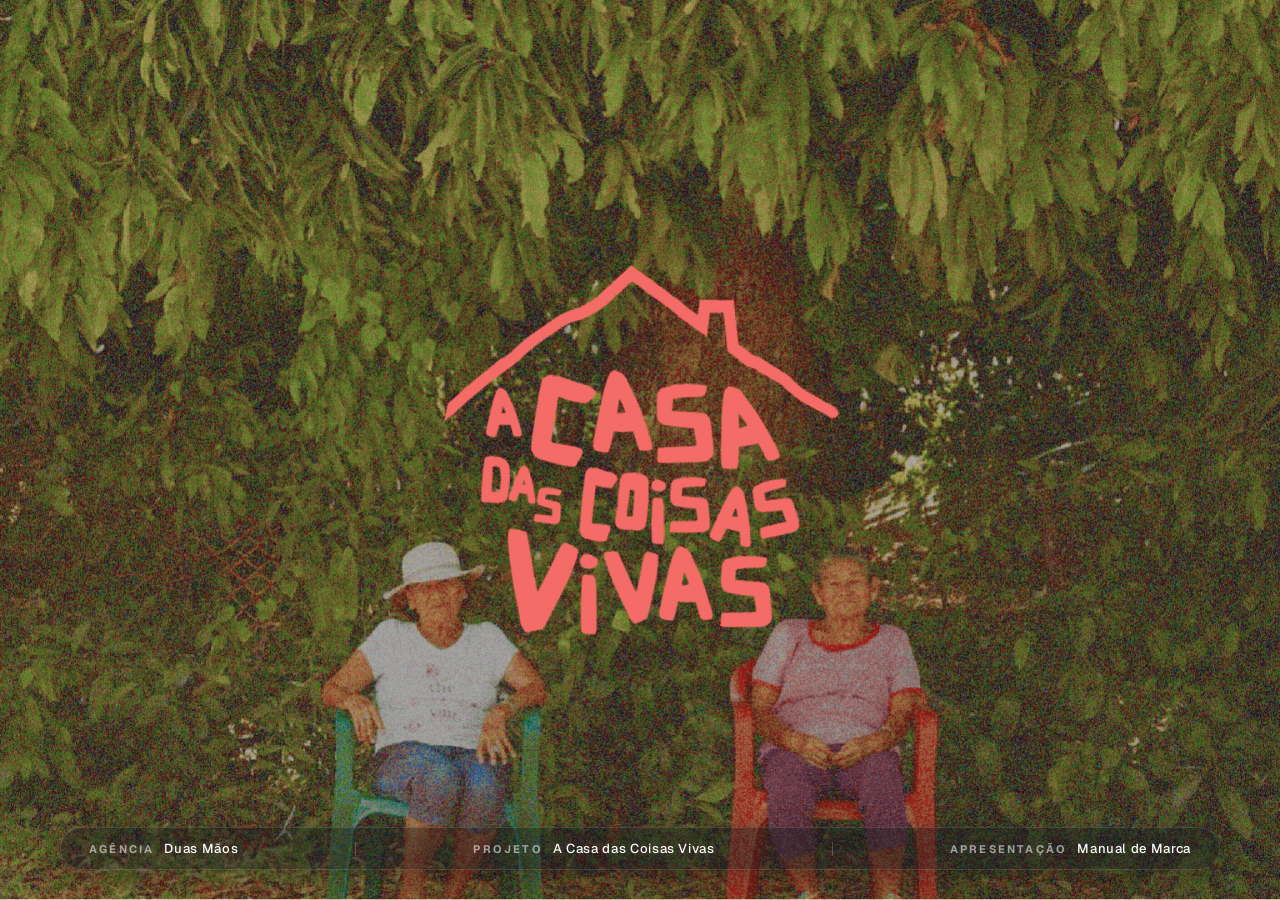
==== commit 85dab73e: "feat: converter imagens repetidas em blocos de cores editoriais da paleta oficial" ====
--- a/index.html
+++ b/index.html
@@ -67,82 +67,90 @@
             <h2 class="index-title">Estrutura da Apresentação</h2>
             <div class="index-grid" style="grid-template-columns: repeat(2, 1fr); gap: 8px 30px;">
               <div class="index-column" style="gap: 6px;">
-                <div class="index-item" data-target="2">
+                <div class="index-item" data-target="slide-03">
                   <span class="index-num">01</span>
-                  <span class="index-name">Introdução</span>
-                </div>
-                <div class="index-item" data-target="3">
+                  <span class="index-name">Sobre este Manual</span>
+                </div>
+                <div class="index-item" data-target="slide-04">
                   <span class="index-num">02</span>
-                  <span class="index-name">O que é a Casa das Coisas Vivas?</span>
-                </div>
-                <div class="index-item" data-target="4">
+                  <span class="index-name">O que é a Casa</span>
+                </div>
+                <div class="index-item" data-target="slide-05">
                   <span class="index-num">03</span>
                   <span class="index-name">Essência da Marca</span>
                 </div>
-                <div class="index-item" data-target="5">
+                <div class="index-item" data-target="slide-06">
                   <span class="index-num">04</span>
-                  <span class="index-name">Valores</span>
-                </div>
-                <div class="index-item" data-target="6">
+                  <span class="index-name">Valores da Casa</span>
+                </div>
+                <div class="index-item" data-target="slide-conceito-nome">
                   <span class="index-num">05</span>
                   <span class="index-name">Conceito e Nome</span>
                 </div>
-                <div class="index-item" data-target="7">
+                <div class="index-item" data-target="slide-glossario">
                   <span class="index-num">06</span>
                   <span class="index-name">Glossário da Casa</span>
                 </div>
-                <div class="index-item" data-target="8">
+                <div class="index-item" data-target="slide-07">
                   <span class="index-num">07</span>
                   <span class="index-name">Públicos &amp; Moradoras</span>
                 </div>
-                <div class="index-item" data-target="9">
+                <div class="index-item" data-target="slide-08">
                   <span class="index-num">08</span>
                   <span class="index-name">DNA da Marca</span>
                 </div>
-                <div class="index-item" data-target="10">
+                <div class="index-item" data-target="slide-bandeiras">
                   <span class="index-num">09</span>
-                  <span class="index-name">Bandeiras e Manifesto</span>
-                </div>
-                <div class="index-item" data-target="11">
+                  <span class="index-name">Bandeiras da Casa</span>
+                </div>
+                <div class="index-item" data-target="slide-manifesto">
                   <span class="index-num">10</span>
+                  <span class="index-name">Manifesto da Casa</span>
+                </div>
+              </div>
+              <div class="index-column" style="gap: 6px;">
+                <div class="index-item highlight-item" data-target="slide-posicionamento">
+                  <span class="index-num">11</span>
                   <span class="index-name">Posicionamento</span>
                 </div>
-              </div>
-              <div class="index-column" style="gap: 6px;">
-                <div class="index-item highlight-item" data-target="12">
-                  <span class="index-num">11</span>
+                <div class="index-item highlight-item" data-target="slide-09">
+                  <span class="index-num">12</span>
                   <span class="index-name">Voz e Linguagem</span>
                 </div>
-                <div class="index-item highlight-item" data-target="13">
-                  <span class="index-num">12</span>
+                <div class="index-item highlight-item" data-target="slide-comodos">
+                  <span class="index-num">13</span>
                   <span class="index-name">Os Cômodos da Casa</span>
                 </div>
-                <div class="index-item highlight-item" data-target="14">
-                  <span class="index-num">13</span>
+                <div class="index-item highlight-item" data-target="slide-pontos-contato">
+                  <span class="index-num">14</span>
                   <span class="index-name">Pontos de Contato com a Marca</span>
                 </div>
-                <div class="index-item highlight-item" data-target="15">
-                  <span class="index-num">14</span>
+                <div class="index-item highlight-item" data-target="slide-11">
+                  <span class="index-num">15</span>
                   <span class="index-name">Paleta de Cores Oficial</span>
                 </div>
-                <div class="index-item highlight-item" data-target="17">
-                  <span class="index-num">15</span>
-                  <span class="index-name">Sistema Tipográfico</span>
-                </div>
-                <div class="index-item highlight-item" data-target="19">
+                <div class="index-item highlight-item" data-target="slide-12">
                   <span class="index-num">16</span>
-                  <span class="index-name">Logomarca &amp; Assinatura</span>
-                </div>
-                <div class="index-item highlight-item" data-target="22">
+                  <span class="index-name">Fontes &amp; Tipografia</span>
+                </div>
+                <div class="index-item highlight-item" data-target="slide-logomarca">
                   <span class="index-num">17</span>
-                  <span class="index-name">Aplicações da Marca</span>
-                </div>
-                <div class="index-item highlight-item" data-target="23">
+                  <span class="index-name">Logomarca &amp; Assinaturas</span>
+                </div>
+                <div class="index-item highlight-item" data-target="slide-1015-gallery">
                   <span class="index-num">18</span>
+                  <span class="index-name">Aplicações em Mockups</span>
+                </div>
+                <div class="index-item highlight-item" data-target="slide-17">
+                  <span class="index-num">19</span>
                   <span class="index-name">Guia de Arquivos &amp; Drive</span>
                 </div>
-              </div>
-            </div></div>
+                <div class="index-item highlight-item" data-target="slide-18">
+                  <span class="index-num">20</span>
+                  <span class="index-name">Encerramento</span>
+                </div>
+              </div>
+            </div>
           </div>
         </section>
 
@@ -209,7 +217,7 @@
             
             <!-- Coluna Vertical Full Height (Esq) -->
             <div class="editorial-image-column-left" style="flex: 0 0 440px; height: 100%; position: relative; overflow: hidden;">
-              <img src="./assets/img/04_mockups/livro-capa-dura.png" alt="A Casa das Coisas Vivas — O que tem de vida lá?" style="width: 100%; height: 100%; object-fit: cover; object-position: center;">
+              <img src="./assets/img/03_fotos_conceito/SVG/Prancheta 4.svg" alt="A Casa das Coisas Vivas — O que tem de vida lá?" style="width: 100%; height: 100%; object-fit: cover; object-position: center;">
             </div>
 
             <!-- Painel de Texto Editorial (Dir) -->
@@ -286,1330 +294,1019 @@
             </div>
 
             <!-- Banner Editorial Horizontal na Parte de Baixo -->
-            <div class="dna-bottom-banner-container" style="height: 180px; margin-top: 0; box-shadow: 0 10px 28px rgba(28, 38, 43, 0.08); border: 1px solid rgba(20, 82, 62, 0.12);">
-              <img src="./assets/img/04_mockups/fabric-bag-on-green-background-top-view.png" alt="A Casa das Coisas Vivas — Essência da Marca" class="dna-bottom-banner-img" style="object-position: center 35%;">
-            </div>
-
-          </div>
-        </section>
-
-        <!-- ==================== SEÇÃO 04: VALORES ==================== -->
+            <div class="dna-bottom-banner-container" style="height: 180px; margin-top: 0; box-shadow: 0 10px 28px rgba(28, 38, 43, 0.08); border: 1px solid rgba(20, 82, 62, 0.12); position: relative; overflow: hidden;">
+              <img src="./assets/img/03_fotos_conceito/SVG/Prancheta 8.svg" alt="A Casa das Coisas Vivas — Essência da Marca" class="dna-bottom-banner-img" style="width: 100%; height: 100%; object-fit: cover; object-position: center 50%;">
+            </div>
+
+          </div>
+        </section>
+
+        <!-- ==================== SEÇÃO 04: VALORES (EDITORIAL COLUNA VERTICAL) ==================== -->
         <section class="slide future" id="slide-06" data-theme="sand-paper">
-          <div class="slide-content" style="box-sizing: border-box; width: 100%; height: 100%; padding: 42px 75px; display: flex; flex-direction: column; justify-content: center;">
-            
-            <!-- Cabeçalho Editorial -->
+          <div class="slide-content editorial-vertical-col-layout">
+            
+            <!-- Painel de Texto Editorial (Esq) -->
+            <div class="editorial-text-panel" style="padding: 40px 65px; display: flex; flex-direction: column; justify-content: center; height: 100%; box-sizing: border-box; overflow-y: auto;">
+              <div class="section-tag" style="border-color: #14523E; color: #14523E; margin-bottom: 10px;">04 , Valores da Casa</div>
+              <h2 class="editorial-eyebrow-large" style="color: #14523E; font-size: 32px; margin-bottom: 4px; font-weight: 400; font-style: italic; font-family: var(--font-dir-a-title);">Princípios vivos e sustentados</h2>
+              <h3 class="editorial-heading-huge" style="font-size: 42px; line-height: 1.15; margin-bottom: 20px; color: #1C262B; letter-spacing: -0.02em; font-family: var(--font-dir-a-title);">O que nos guia no dia a dia.</h3>
+              
+              <div style="display: grid; grid-template-columns: 1fr 1fr; gap: 28px; margin-bottom: 18px;">
+                <div style="display: flex; flex-direction: column; gap: 14px;">
+                  <div>
+                    <div style="display: flex; align-items: center; gap: 8px; margin-bottom: 4px;">
+                      <span style="font-size: 10px; font-weight: 800; color: #14523E; background: rgba(20, 82, 62, 0.1); padding: 2px 7px; border-radius: 10px;">01</span>
+                      <strong style="font-size: 15px; color: #1C262B; font-weight: 700;">Singularidade</strong>
+                    </div>
+                    <p style="font-size: 13.5px; line-height: 1.5; color: #303437; margin: 0 0 3px 0; font-weight: 400;">“Existe uma parte da psicóloga que você é que nenhum livro decide por você.”</p>
+                    <span style="font-size: 12px; color: #727160; display: block;">Prática: Nenhuma abordagem é ensinada como regra absoluta.</span>
+                  </div>
+
+                  <div>
+                    <div style="display: flex; align-items: center; gap: 8px; margin-bottom: 4px;">
+                      <span style="font-size: 10px; font-weight: 800; color: #F76E69; background: rgba(247, 110, 105, 0.12); padding: 2px 7px; border-radius: 10px;">02</span>
+                      <strong style="font-size: 15px; color: #1C262B; font-weight: 700;">Pertencimento</strong>
+                    </div>
+                    <p style="font-size: 13.5px; line-height: 1.5; color: #303437; margin: 0 0 3px 0; font-weight: 400;">“Um ambiente seguro o bastante para criar intimidade e acolhimento.”</p>
+                    <span style="font-size: 12px; color: #727160; display: block;">Prática: Acolhimento, escuta, trocas abertas e diálogo sincero.</span>
+                  </div>
+
+                  <div>
+                    <div style="display: flex; align-items: center; gap: 8px; margin-bottom: 4px;">
+                      <span style="font-size: 10px; font-weight: 800; color: #EEA110; background: rgba(238, 161, 16, 0.14); padding: 2px 7px; border-radius: 10px;">03</span>
+                      <strong style="font-size: 15px; color: #1C262B; font-weight: 700;">Movimento</strong>
+                    </div>
+                    <p style="font-size: 13.5px; line-height: 1.5; color: #303437; margin: 0 0 3px 0; font-weight: 400;">“O que está vivo tem ritmo próprio, muda, experimenta e se transforma.”</p>
+                    <span style="font-size: 12px; color: #727160; display: block;">Prática: Programação que se renova; cômodos que abrem conversas.</span>
+                  </div>
+                </div>
+
+                <div style="display: flex; flex-direction: column; gap: 14px;">
+                  <div>
+                    <div style="display: flex; align-items: center; gap: 8px; margin-bottom: 4px;">
+                      <span style="font-size: 10px; font-weight: 800; color: #235B9F; background: rgba(35, 91, 159, 0.12); padding: 2px 7px; border-radius: 10px;">04</span>
+                      <strong style="font-size: 15px; color: #1C262B; font-weight: 700;">Potência compartilhada</strong>
+                    </div>
+                    <p style="font-size: 13.5px; line-height: 1.5; color: #303437; margin: 0 0 3px 0; font-weight: 400;">“A Rapha não quer se destacar sozinha: o brilho é de todas.”</p>
+                    <span style="font-size: 12px; color: #727160; display: block;">Prática: Projetos, parcerias e indicações circulam entre moradoras.</span>
+                  </div>
+
+                  <div>
+                    <div style="display: flex; align-items: center; gap: 8px; margin-bottom: 4px;">
+                      <span style="font-size: 10px; font-weight: 800; color: #14523E; background: rgba(20, 82, 62, 0.1); padding: 2px 7px; border-radius: 10px;">05</span>
+                      <strong style="font-size: 15px; color: #1C262B; font-weight: 700;">Pensamento crítico</strong>
+                    </div>
+                    <p style="font-size: 13.5px; line-height: 1.5; color: #303437; margin: 0 0 3px 0; font-weight: 400;">“Falar de tudo para pensar melhor a vida e a profissão.”</p>
+                    <span style="font-size: 12px; color: #727160; display: block;">Prática: Dinheiro, IA, arte, clínica e teoria cabem na mesma mesa.</span>
+                  </div>
+
+                  <div>
+                    <div style="display: flex; align-items: center; gap: 8px; margin-bottom: 4px;">
+                      <span style="font-size: 10px; font-weight: 800; color: #F76E69; background: rgba(247, 110, 105, 0.12); padding: 2px 7px; border-radius: 10px;">06</span>
+                      <strong style="font-size: 15px; color: #1C262B; font-weight: 700;">Cuidado entre pares</strong>
+                    </div>
+                    <p style="font-size: 13.5px; line-height: 1.5; color: #303437; margin: 0 0 3px 0; font-weight: 400;">“Se trabalhamos com saúde mental, ela começa entre nós.”</p>
+                    <span style="font-size: 12px; color: #727160; display: block;">Prática: Espaço de acolhimento mútuo e sustentação profissional.</span>
+                  </div>
+                </div>
+              </div>
+
+              <!-- Destaque Afetivo dos Valores -->
+              <div style="background: rgba(238, 161, 16, 0.08); border-left: 4px solid #EEA110; padding: 12px 18px; border-radius: 6px; margin-bottom: 14px;">
+                <p style="font-size: 14px; font-weight: 500; color: #1C262B; line-height: 1.45; margin: 0;">
+                  Valores na Casa não são slogans para a parede: são a forma viva como recebemos, servimos o café e construímos cada encontro. <span style="color: #EEA110;">☕</span>
+                </p>
+              </div>
+
+              <div class="editorial-closing" style="margin-top: 6px; padding-top: 12px; border-top: 1px solid rgba(0,0,0,0.08); display: flex; justify-content: space-between; align-items: center;">
+                <span class="closing-phrase" style="font-size: 13.5px; font-style: italic; color: #14523E; font-family: var(--font-dir-a-title);">Se trabalhamos com saúde mental, ela começa entre nós.</span>
+                <span class="closing-signature" style="font-size: 12px; color: #727160;">Valores da Casa • A Casa das Coisas Vivas</span>
+              </div>
+            </div>
+
+            <!-- Coluna Vertical Full Height (Dir) -->
+            <div class="editorial-image-column" style="flex: 0 0 440px; height: 100%; position: relative; overflow: hidden;">
+              <img src="./assets/img/03_fotos_conceito/SVG/Prancheta 5.svg" alt="A Casa das Coisas Vivas — Valores e Rituais" style="width: 100%; height: 100%; object-fit: cover; object-position: center;">
+            </div>
+
+          </div>
+        </section>
+
+        <!-- ==================== SEÇÃO 05: CONCEITO E NOME (EDITORIAL COLUNA VERTICAL) ==================== -->
+        <section class="slide future" id="slide-conceito-nome" data-theme="off-white">
+          <div class="slide-content editorial-vertical-col-layout">
+            
+            <!-- Coluna Vertical Full Height (Esq) -->
+            <div class="editorial-image-column-left" style="flex: 0 0 440px; height: 100%; position: relative; overflow: hidden;">
+              <img src="./assets/img/03_fotos_conceito/SVG/Prancheta 7.svg" alt="A Casa e as Coisas Vivas — Movimento e Estrutura" style="width: 100%; height: 100%; object-fit: cover; object-position: center;">
+            </div>
+
+            <!-- Painel de Texto Editorial (Dir) -->
+            <div class="editorial-text-panel" style="padding: 40px 65px; display: flex; flex-direction: column; justify-content: center; height: 100%; box-sizing: border-box; overflow-y: auto;">
+              <div class="section-tag" style="border-color: #14523E; color: #14523E; margin-bottom: 10px;">05 , Conceito e Nome</div>
+              <h2 class="editorial-eyebrow-large" style="color: #14523E; font-size: 32px; margin-bottom: 4px; font-weight: 400; font-style: italic; font-family: var(--font-dir-a-title);">A harmonia de dois propósitos</h2>
+              <h3 class="editorial-heading-huge" style="font-size: 42px; line-height: 1.15; margin-bottom: 18px; color: #1C262B; letter-spacing: -0.02em; font-family: var(--font-dir-a-title);">Casa e Coisas Vivas.</h3>
+              
+              <div style="background: rgba(20, 82, 62, 0.05); border-left: 4px solid #14523E; border-radius: 8px; padding: 12px 18px; margin-bottom: 18px;">
+                <p style="font-size: 14.5px; line-height: 1.55; color: #1C262B; margin: 0; font-weight: 400;">
+                  O nome junta dois propósitos que se completam: <strong>Casa</strong> é estrutura, segurança e pertencimento; <strong>Coisas Vivas</strong> é movimento, liberdade e criação. A marca inteira se constrói no equilíbrio perfeito entre os dois.
+                </p>
+              </div>
+
+              <div style="display: grid; grid-template-columns: 1fr 1fr; gap: 28px; margin-bottom: 18px;">
+                <!-- Coluna A Casa -->
+                <div style="display: flex; flex-direction: column; gap: 10px; background: rgba(20, 82, 62, 0.03); padding: 16px; border-radius: 8px; border-top: 3px solid #14523E;">
+                  <div style="display: flex; align-items: center; gap: 6px;">
+                    <span style="display: inline-block; width: 7px; height: 7px; border-radius: 50%; background: #14523E;"></span>
+                    <strong style="font-size: 14px; text-transform: uppercase; letter-spacing: 0.1em; color: #14523E;">A Casa <span style="font-weight: 400; text-transform: none; opacity: 0.8;">(Estrutura)</span></strong>
+                  </div>
+                  <p style="font-size: 13px; line-height: 1.5; color: #303437; margin: 0;"><strong>O que oferece:</strong> Ambiente, chão seguro, acolhimento e proteção de base.</p>
+                  <p style="font-size: 13px; line-height: 1.5; color: #14523E; font-style: italic; margin: 0;"><strong>Sensação:</strong> “Aqui eu posso ficar. Aqui estou segura.”</p>
+                  <p style="font-size: 13px; line-height: 1.5; color: #303437; margin: 0;"><strong>Na comunicação:</strong> Convite, acolhimento e regras de convivência claras.</p>
+                  <p style="font-size: 13px; line-height: 1.5; color: #303437; margin: 0;"><strong>No visual:</strong> Logo construído, formas sólidas e grid organizado.</p>
+                </div>
+
+                <!-- Coluna As Coisas Vivas -->
+                <div style="display: flex; flex-direction: column; gap: 10px; background: rgba(247, 110, 105, 0.04); padding: 16px; border-radius: 8px; border-top: 3px solid #F76E69;">
+                  <div style="display: flex; align-items: center; gap: 6px;">
+                    <span style="display: inline-block; width: 7px; height: 7px; border-radius: 50%; background: #F76E69;"></span>
+                    <strong style="font-size: 14px; text-transform: uppercase; letter-spacing: 0.1em; color: #F76E69;">As Coisas Vivas <span style="font-weight: 400; text-transform: none; opacity: 0.85;">(Movimento)</span></strong>
+                  </div>
+                  <p style="font-size: 13px; line-height: 1.5; color: #303437; margin: 0;"><strong>O que oferece:</strong> Liberdade expressiva, experimentação e transformação.</p>
+                  <p style="font-size: 13px; line-height: 1.5; color: #A64434; font-style: italic; margin: 0;"><strong>Sensação:</strong> “Aqui alguma coisa se move. Aqui posso inventar.”</p>
+                  <p style="font-size: 13px; line-height: 1.5; color: #303437; margin: 0;"><strong>Na comunicação:</strong> Perguntas inesperadas, inquietação e temas vivos.</p>
+                  <p style="font-size: 13px; line-height: 1.5; color: #303437; margin: 0;"><strong>No visual:</strong> Cor viva nos detalhes, tipografia expressiva e contraste.</p>
+                </div>
+              </div>
+
+              <!-- Destaque Conceitual -->
+              <div style="background: rgba(247, 110, 105, 0.08); border-left: 4px solid #F76E69; padding: 12px 18px; border-radius: 6px; margin-bottom: 14px;">
+                <p style="font-size: 14px; font-weight: 500; color: #14523E; line-height: 1.45; margin: 0;">
+                  A Casa oferece a solidez do abrigo para que as Coisas Vivas possam brotar, se desordenar e florescer em liberdade. <span style="color: #F76E69;">🌿</span>
+                </p>
+              </div>
+
+              <div class="editorial-closing" style="margin-top: 6px; padding-top: 12px; border-top: 1px solid rgba(0,0,0,0.08); display: flex; justify-content: space-between; align-items: center;">
+                <span class="closing-phrase" style="font-size: 13.5px; font-style: italic; color: #14523E; font-family: var(--font-dir-a-title);">Estrutura para acolher • Liberdade para criar</span>
+                <span class="closing-signature" style="font-size: 12px; color: #727160;">Conceito e Nome • A Casa das Coisas Vivas</span>
+              </div>
+            </div>
+
+          </div>
+        </section>
+
+        <!-- ==================== SEÇÃO 06: GLOSSÁRIO DA CASA (EDITORIAL COLUNA VERTICAL) ==================== -->
+        <section class="slide future" id="slide-glossario" data-theme="sand-paper">
+          <div class="slide-content editorial-vertical-col-layout">
+            
+            <!-- Painel de Texto Editorial (Esq) -->
+            <div class="editorial-text-panel" style="padding: 40px 65px; display: flex; flex-direction: column; justify-content: center; height: 100%; box-sizing: border-box; overflow-y: auto;">
+              <div class="section-tag" style="border-color: #14523E; color: #14523E; margin-bottom: 10px;">06 , Glossário da Casa</div>
+              <h2 class="editorial-eyebrow-large" style="color: #14523E; font-size: 32px; margin-bottom: 4px; font-weight: 400; font-style: italic; font-family: var(--font-dir-a-title);">Linguagem e pertencimento</h2>
+              <h3 class="editorial-heading-huge" style="font-size: 42px; line-height: 1.15; margin-bottom: 18px; color: #1C262B; letter-spacing: -0.02em; font-family: var(--font-dir-a-title);">As palavras que habitam a Casa.</h3>
+              
+              <div style="display: grid; grid-template-columns: 1fr 1fr; gap: 26px; margin-bottom: 18px;">
+                <div style="display: flex; flex-direction: column; gap: 12px;">
+                  <div>
+                    <div style="display: flex; align-items: baseline; gap: 6px; margin-bottom: 2px;">
+                      <strong style="font-size: 15px; color: #14523E; font-weight: 700;">Moradora</strong>
+                      <span style="font-size: 11px; color: #727160; font-style: italic;">subst. fem.</span>
+                    </div>
+                    <p style="font-size: 13px; line-height: 1.45; color: #303437; margin: 0;">Quem faz parte da comunidade. Não é aluna nem cliente: é alguém que habita a Casa com sua história e presença ativa.</p>
+                  </div>
+
+                  <div>
+                    <div style="display: flex; align-items: baseline; gap: 6px; margin-bottom: 2px;">
+                      <strong style="font-size: 15px; color: #F76E69; font-weight: 700;">Anfitriã</strong>
+                      <span style="font-size: 11px; color: #727160; font-style: italic;">subst. fem.</span>
+                    </div>
+                    <p style="font-size: 13px; line-height: 1.45; color: #303437; margin: 0;">O papel da Raphaela. Quem abre a porta, prepara o terreno e acolhe, sem se colocar em pedestal ou lugar de saber único.</p>
+                  </div>
+
+                  <div>
+                    <div style="display: flex; align-items: baseline; gap: 6px; margin-bottom: 2px;">
+                      <strong style="font-size: 15px; color: #EEA110; font-weight: 700;">Cômodo</strong>
+                      <span style="font-size: 11px; color: #727160; font-style: italic;">subst. masc.</span>
+                    </div>
+                    <p style="font-size: 13px; line-height: 1.45; color: #303437; margin: 0;">Eixo temático de encontros e experiências. Território nomeado da vida real (da cozinha ao porão, da sala ao quintal).</p>
+                  </div>
+
+                  <div>
+                    <div style="display: flex; align-items: baseline; gap: 6px; margin-bottom: 2px;">
+                      <strong style="font-size: 15px; color: #235B9F; font-weight: 700;">Temporada</strong>
+                      <span style="font-size: 11px; color: #727160; font-style: italic;">subst. fem.</span>
+                    </div>
+                    <p style="font-size: 13px; line-height: 1.45; color: #303437; margin: 0;">Ciclo de participação e programação viva, respeitando os tempos de entrada, pausa e renovação das moradoras.</p>
+                  </div>
+                </div>
+
+                <div style="display: flex; flex-direction: column; gap: 12px;">
+                  <div>
+                    <div style="display: flex; align-items: baseline; gap: 6px; margin-bottom: 2px;">
+                      <strong style="font-size: 15px; color: #F76E69; font-weight: 700;">Visitantes</strong>
+                      <span style="font-size: 11px; color: #727160; font-style: italic;">subst. fem. pl.</span>
+                    </div>
+                    <p style="font-size: 13px; line-height: 1.45; color: #303437; margin: 0;">Convidadas especiais: artistas, escritoras e pesquisadoras que chegam para ampliar o mundo e trazer outras vozes.</p>
+                  </div>
+
+                  <div>
+                    <div style="display: flex; align-items: baseline; gap: 6px; margin-bottom: 2px;">
+                      <strong style="font-size: 15px; color: #EEA110; font-weight: 700;">Mala</strong>
+                      <span style="font-size: 11px; color: #727160; font-style: italic;">subst. fem.</span>
+                    </div>
+                    <p style="font-size: 13px; line-height: 1.45; color: #303437; margin: 0;">A bagagem singular que cada uma traz: memórias, perguntas, dúvidas, vivências e saberes próprios.</p>
+                  </div>
+
+                  <div>
+                    <div style="display: flex; align-items: baseline; gap: 6px; margin-bottom: 2px;">
+                      <strong style="font-size: 15px; color: #14523E; font-weight: 700;">Habitar</strong>
+                      <span style="font-size: 11px; color: #727160; font-style: italic;">verbo intrans.</span>
+                    </div>
+                    <p style="font-size: 13px; line-height: 1.45; color: #303437; margin: 0;">Estar de corpo inteiro, participar ativamente da Casa e ocupar o seu próprio espaço sem precisar ter tudo resolvido.</p>
+                  </div>
+                </div>
+              </div>
+
+              <!-- Destaque Afetivo do Glossário -->
+              <div style="background: rgba(20, 82, 62, 0.06); border-left: 4px solid #14523E; padding: 12px 18px; border-radius: 6px; margin-bottom: 14px;">
+                <p style="font-size: 14px; font-weight: 500; color: #14523E; line-height: 1.45; margin: 0;">
+                  Substituímos o vocabulário de consumo e mentoria pela linguagem afetiva e acolhedora de uma casa viva. <span style="color: #14523E;">🏡</span>
+                </p>
+              </div>
+
+              <div class="editorial-closing" style="margin-top: 6px; padding-top: 12px; border-top: 1px solid rgba(0,0,0,0.08); display: flex; justify-content: space-between; align-items: center;">
+                <span class="closing-phrase" style="font-size: 13.5px; font-style: italic; color: #14523E; font-family: var(--font-dir-a-title);">Traga sua mala. Pode entrar.</span>
+                <span class="closing-signature" style="font-size: 12px; color: #727160;">Glossário Afetivo • A Casa das Coisas Vivas</span>
+              </div>
+            </div>
+
+            <!-- Bloco de Cor Editorial (Dir) — Mostarda Solar -->
+            <div class="editorial-color-block" style="flex: 0 0 440px; height: 100%; position: relative; overflow: hidden; background: #EEA110; color: #1C262B; display: flex; flex-direction: column; justify-content: space-between; padding: 50px 42px; box-sizing: border-box;">
+              <div style="display: flex; justify-content: space-between; align-items: center;">
+                <span style="font-size: 11px; font-weight: 800; letter-spacing: 0.18em; text-transform: uppercase; color: #14523E;">Léxico Afetivo</span>
+                <span class="brand-icon-mask" style="width: 26px; height: 26px; color: #14523E; opacity: 0.85;"></span>
+              </div>
+              
+              <div>
+                <span style="font-size: 11.5px; font-weight: 700; letter-spacing: 0.16em; text-transform: uppercase; color: #14523E; display: block; margin-bottom: 12px;">VOCABULÁRIO VIVO</span>
+                <p style="font-family: var(--font-dir-a-title); font-size: 38px; line-height: 1.2; font-style: italic; margin: 0 0 16px 0; color: #1C262B; letter-spacing: -0.01em;">
+                  “As palavras também são cômodos que a gente habita.”
+                </p>
+                <p style="font-size: 13.5px; line-height: 1.55; color: #303437; margin: 0; font-weight: 400;">
+                  A linguagem da Casa não constrói barreiras técnicas: ela abre portas para o encontro sincero.
+                </p>
+              </div>
+
+              <div style="font-size: 11px; color: #14523E; font-weight: 600; border-top: 1px solid rgba(20, 82, 62, 0.25); padding-top: 12px; display: flex; justify-content: space-between;">
+                <span>A Casa das Coisas Vivas</span>
+                <span>Glossário da Casa</span>
+              </div>
+            </div>
+
+          </div>
+        </section>
+
+        <!-- ==================== SEÇÃO 07: PÚBLICOS & MORADORAS (EDITORIAL COLUNA VERTICAL) ==================== -->
+        <section class="slide future" id="slide-07" data-theme="off-white">
+          <div class="slide-content editorial-vertical-col-layout">
+            
+            <!-- Coluna Vertical Full Height (Esq) -->
+            <div class="editorial-image-column-left" style="flex: 0 0 440px; height: 100%; position: relative; overflow: hidden;">
+              <img src="./assets/img/03_fotos_conceito/SVG/Prancheta 6.svg" alt="Públicos da Casa — Encontro entre Mulheres Psicólogas" style="width: 100%; height: 100%; object-fit: cover; object-position: center;">
+            </div>
+
+            <!-- Painel de Texto Editorial (Dir) -->
+            <div class="editorial-text-panel" style="padding: 38px 60px; display: flex; flex-direction: column; justify-content: center; height: 100%; box-sizing: border-box; overflow-y: auto;">
+              <div class="section-tag" style="border-color: #14523E; color: #14523E; margin-bottom: 10px;">07 , Públicos da Casa</div>
+              <h2 class="editorial-eyebrow-large" style="color: #14523E; font-size: 32px; margin-bottom: 4px; font-weight: 400; font-style: italic; font-family: var(--font-dir-a-title);">Para quem a porta está aberta</h2>
+              <h3 class="editorial-heading-huge" style="font-size: 40px; line-height: 1.15; margin-bottom: 18px; color: #1C262B; letter-spacing: -0.02em; font-family: var(--font-dir-a-title);">Públicos &amp; Moradoras.</h3>
+              
+              <div style="display: grid; grid-template-columns: 1fr 1fr; gap: 24px; margin-bottom: 16px;">
+                <!-- Coluna 1: Os Três Públicos -->
+                <div style="display: flex; flex-direction: column; gap: 12px;">
+                  <span style="font-size: 11px; font-weight: 800; letter-spacing: 0.14em; text-transform: uppercase; color: #14523E;">Três públicos prioritários</span>
+                  
+                  <div style="background: rgba(20, 82, 62, 0.04); padding: 10px 14px; border-radius: 8px; border-left: 3px solid #14523E;">
+                    <div style="display: flex; align-items: baseline; justify-content: space-between; margin-bottom: 2px;">
+                      <strong style="font-size: 13.5px; color: #1C262B;">1. Psicólogas (moradoras)</strong>
+                      <span style="font-size: 10px; color: #14523E; font-weight: 700;">Prioridade 01</span>
+                    </div>
+                    <p style="font-size: 12px; line-height: 1.45; color: #303437; margin: 0 0 4px 0;">Mulheres psicólogas com foco inicial em Porto Alegre que buscam conversa, troca, intimidade e espaço autoral.</p>
+                    <span style="font-size: 11.5px; color: #14523E; font-style: italic;">“Encontrei meu lugar. É acessível, é para mim também.”</span>
+                  </div>
+
+                  <div style="background: rgba(76, 100, 112, 0.04); padding: 10px 14px; border-radius: 8px; border-left: 3px solid #4C6470;">
+                    <div style="display: flex; align-items: baseline; justify-content: space-between; margin-bottom: 2px;">
+                      <strong style="font-size: 13.5px; color: #1C262B;">2. Empresas e marcas</strong>
+                      <span style="font-size: 10px; color: #4C6470; font-weight: 700;">Prioridade 02</span>
+                    </div>
+                    <p style="font-size: 12px; line-height: 1.45; color: #303437; margin: 0 0 4px 0;">Organizações que buscam psicólogas com repertório, sensibilidade e presença para projetos e programas internos.</p>
+                    <span style="font-size: 11.5px; color: #4C6470; font-style: italic;">“Que criativo. Quero minha marca crescendo com essa comunidade.”</span>
+                  </div>
+
+                  <div style="background: rgba(114, 113, 96, 0.04); padding: 10px 14px; border-radius: 8px; border-left: 3px solid #727160;">
+                    <div style="display: flex; align-items: baseline; justify-content: space-between; margin-bottom: 2px;">
+                      <strong style="font-size: 13.5px; color: #1C262B;">3. Visitantes</strong>
+                      <span style="font-size: 10px; color: #727160; font-weight: 700;">Prioridade 03</span>
+                    </div>
+                    <p style="font-size: 12px; line-height: 1.45; color: #303437; margin: 0 0 4px 0;">Artistas, escritoras e pesquisadoras com histórias ricas em busca de um território qualificado para ser ouvida.</p>
+                    <span style="font-size: 11.5px; color: #727160; font-style: italic;">“Esse grupo pensa diferente; quero participar.”</span>
+                  </div>
+                </div>
+
+                <!-- Coluna 2: Retrato da Moradora & Sensações -->
+                <div style="display: flex; flex-direction: column; gap: 12px;">
+                  <span style="font-size: 11px; font-weight: 800; letter-spacing: 0.14em; text-transform: uppercase; color: #14523E;">Retrato da moradora &amp; sensações</span>
+                  
+                  <div style="background: #FFFFFF; border: 1px solid rgba(20, 82, 62, 0.1); padding: 11px 14px; border-radius: 8px;">
+                    <strong style="font-size: 12.5px; color: #1C262B; display: block; margin-bottom: 4px;">Quem habita a Casa:</strong>
+                    <p style="font-size: 11.5px; line-height: 1.45; color: #303437; margin: 0 0 4px 0;">
+                      Estudou muito sobre como "deveria" ser psicóloga e ainda duvida da sua singularidade. Sente a distância entre quem trabalha e quem vive; busca conversa sincera, tempo para maturar ideias e parcerias além do consultório.
+                    </p>
+                  </div>
+
+                  <div style="display: flex; flex-direction: column; gap: 5px;">
+                    <div style="background: #FFFFFF; border-left: 3px solid #14523E; padding: 5px 10px; border-radius: 4px; font-size: 11.5px; color: #1C262B;">
+                      <strong style="color: #14523E;">Reconhecimento:</strong> <em>“Isso que ela escreveu sou eu.”</em>
+                    </div>
+                    <div style="background: #FFFFFF; border-left: 3px solid #14523E; padding: 5px 10px; border-radius: 4px; font-size: 11.5px; color: #1C262B;">
+                      <strong style="color: #14523E;">Alívio &amp; Permissão:</strong> <em>“Ufa, esse lugar existe. Dá para entrar sem ter tudo resolvido.”</em>
+                    </div>
+                    <div style="background: #FFFFFF; border-left: 3px solid #14523E; padding: 5px 10px; border-radius: 4px; font-size: 11.5px; color: #1C262B;">
+                      <strong style="color: #14523E;">Pertencimento &amp; Circulação:</strong> <em>“Encontrei meu lugar e lembramos umas das outras.”</em>
+                    </div>
+                  </div>
+                </div>
+              </div>
+
+              <!-- Destaque Afetivo -->
+              <div style="background: rgba(20, 82, 62, 0.06); border-left: 4px solid #14523E; padding: 10px 16px; border-radius: 6px; margin-bottom: 12px;">
+                <p style="font-size: 13.5px; font-weight: 500; color: #14523E; line-height: 1.45; margin: 0;">
+                  A Casa não fala com cargos ou currículos: fala com a mulher inteira que sustenta o ofício. <span style="color: #F76E69;">❤️</span>
+                </p>
+              </div>
+
+              <div class="editorial-closing" style="margin-top: 4px; padding-top: 10px; border-top: 1px solid rgba(0,0,0,0.08); display: flex; justify-content: space-between; align-items: center;">
+                <span class="closing-phrase" style="font-size: 13px; font-style: italic; color: #14523E; font-family: var(--font-dir-a-title);">A psicóloga e a mulher sentam à mesma mesa.</span>
+                <span class="closing-signature" style="font-size: 11.5px; color: #727160;">Públicos da Casa • A Casa das Coisas Vivas</span>
+              </div>
+            </div>
+
+          </div>
+        </section>
+
+        <!-- ==================== SEÇÃO 08: DNA DA MARCA (EDITORIAL COLUNA VERTICAL) ==================== -->
+        <section class="slide future" id="slide-08" data-theme="sand-paper">
+          <div class="slide-content editorial-vertical-col-layout">
+            
+            <!-- Painel de Texto Editorial (Esq) -->
+            <div class="editorial-text-panel" style="padding: 38px 60px; display: flex; flex-direction: column; justify-content: center; height: 100%; box-sizing: border-box; overflow-y: auto;">
+              <div class="section-tag" style="border-color: #14523E; color: #14523E; margin-bottom: 10px;">08 , DNA da Marca</div>
+              <h2 class="editorial-eyebrow-large" style="color: #14523E; font-size: 32px; margin-bottom: 4px; font-weight: 400; font-style: italic; font-family: var(--font-dir-a-title);">A postura autêntica da Casa</h2>
+              <h3 class="editorial-heading-huge" style="font-size: 40px; line-height: 1.15; margin-bottom: 18px; color: #1C262B; letter-spacing: -0.02em; font-family: var(--font-dir-a-title);">Personalidade &amp; Voz no Mundo.</h3>
+              
+              <div style="display: grid; grid-template-columns: 1.15fr 1fr; gap: 24px; margin-bottom: 16px;">
+                <!-- Coluna 1: Personalidade (A Casa é vs Sem cair em) -->
+                <div style="display: flex; flex-direction: column; gap: 7px;">
+                  <span style="font-size: 11px; font-weight: 800; letter-spacing: 0.14em; text-transform: uppercase; color: #14523E; margin-bottom: 2px;">Como nos posicionamos</span>
+                  
+                  <div style="display: flex; justify-content: space-between; align-items: baseline; padding: 5px 8px; border-bottom: 1px solid rgba(0,0,0,0.06);">
+                    <strong style="font-size: 13px; color: #14523E;">Acolhedora</strong>
+                    <span style="font-size: 12px; color: #727160;">sem ser maternal demais</span>
+                  </div>
+
+                  <div style="display: flex; justify-content: space-between; align-items: baseline; padding: 5px 8px; border-bottom: 1px solid rgba(0,0,0,0.06);">
+                    <strong style="font-size: 13px; color: #14523E;">Inventiva</strong>
+                    <span style="font-size: 12px; color: #727160;">sem ser excêntrica ou difícil</span>
+                  </div>
+
+                  <div style="display: flex; justify-content: space-between; align-items: baseline; padding: 5px 8px; border-bottom: 1px solid rgba(0,0,0,0.06);">
+                    <strong style="font-size: 13px; color: #14523E;">Íntima</strong>
+                    <span style="font-size: 12px; color: #727160;">sem exposição gratuita</span>
+                  </div>
+
+                  <div style="display: flex; justify-content: space-between; align-items: baseline; padding: 5px 8px; border-bottom: 1px solid rgba(0,0,0,0.06);">
+                    <strong style="font-size: 13px; color: #14523E;">Crítica</strong>
+                    <span style="font-size: 12px; color: #727160;">sem frieza acadêmica ou jargão</span>
+                  </div>
+
+                  <div style="display: flex; justify-content: space-between; align-items: baseline; padding: 5px 8px; border-bottom: 1px solid rgba(0,0,0,0.06);">
+                    <strong style="font-size: 13px; color: #14523E;">Espontânea</strong>
+                    <span style="font-size: 12px; color: #727160;">sem perder a organização</span>
+                  </div>
+
+                  <div style="display: flex; justify-content: space-between; align-items: baseline; padding: 5px 8px; border-bottom: 1px solid rgba(0,0,0,0.06);">
+                    <strong style="font-size: 13px; color: #14523E;">Afetiva e memorialista</strong>
+                    <span style="font-size: 12px; color: #727160;">sem nostalgia antiga ou kitsch</span>
+                  </div>
+
+                  <div style="display: flex; justify-content: space-between; align-items: baseline; padding: 5px 8px;">
+                    <strong style="font-size: 13px; color: #14523E;">Brasileira</strong>
+                    <span style="font-size: 12px; color: #727160;">sem regionalismo caricato</span>
+                  </div>
+                </div>
+
+                <!-- Coluna 2: 4 Frases que carregam o DNA -->
+                <div style="display: flex; flex-direction: column; gap: 8px;">
+                  <span style="font-size: 11px; font-weight: 800; letter-spacing: 0.14em; text-transform: uppercase; color: #14523E; margin-bottom: 2px;">Frases essenciais do DNA</span>
+                  
+                  <div style="background: #FFFFFF; border-left: 3px solid #14523E; padding: 8px 12px; border-radius: 6px;">
+                    <span style="font-size: 9px; font-weight: 800; letter-spacing: 0.14em; text-transform: uppercase; color: #14523E; display: block;">Assinatura</span>
+                    <strong style="font-size: 14px; color: #1C262B; font-style: italic; font-family: var(--font-dir-a-title);">“Pode entrar.”</strong>
+                  </div>
+
+                  <div style="background: #FFFFFF; border-left: 3px solid #F76E69; padding: 8px 12px; border-radius: 6px;">
+                    <span style="font-size: 9px; font-weight: 800; letter-spacing: 0.14em; text-transform: uppercase; color: #F76E69; display: block;">Frase-conceito</span>
+                    <strong style="font-size: 13px; color: #1C262B; font-style: italic;">“Uma profissão também pode ser uma coisa viva.”</strong>
+                  </div>
+
+                  <div style="background: #FFFFFF; border-left: 3px solid #235B9F; padding: 8px 12px; border-radius: 6px;">
+                    <span style="font-size: 9px; font-weight: 800; letter-spacing: 0.14em; text-transform: uppercase; color: #235B9F; display: block;">Posicionamento</span>
+                    <strong style="font-size: 13px; color: #1C262B; font-style: italic;">“Um lugar para pensar a vida em boa companhia.”</strong>
+                  </div>
+
+                  <div style="background: #FFFFFF; border-left: 3px solid #EEA110; padding: 8px 12px; border-radius: 6px;">
+                    <span style="font-size: 9px; font-weight: 800; letter-spacing: 0.14em; text-transform: uppercase; color: #EEA110; display: block;">Causa</span>
+                    <strong style="font-size: 13px; color: #1C262B; font-style: italic;">“Se trabalhamos com saúde mental, ela começa entre nós.”</strong>
+                  </div>
+                </div>
+              </div>
+
+              <!-- Destaque Afetivo -->
+              <div style="background: rgba(247, 110, 105, 0.08); border-left: 4px solid #F76E69; padding: 11px 16px; border-radius: 6px; margin-bottom: 12px;">
+                <p style="font-size: 13.5px; font-weight: 500; color: #14523E; line-height: 1.45; margin: 0;">
+                  Nossa personalidade é sustentada pelo equilíbrio: proximidade sem invasão, profundidade sem hermetismo. <span style="color: #F76E69;">✨</span>
+                </p>
+              </div>
+
+              <div class="editorial-closing" style="margin-top: 4px; padding-top: 10px; border-top: 1px solid rgba(0,0,0,0.08); display: flex; justify-content: space-between; align-items: center;">
+                <span class="closing-phrase" style="font-size: 13px; font-style: italic; color: #14523E; font-family: var(--font-dir-a-title);">Uma profissão também pode ser uma coisa viva.</span>
+                <span class="closing-signature" style="font-size: 11.5px; color: #727160;">DNA da Marca • A Casa das Coisas Vivas</span>
+              </div>
+            </div>
+
+            <!-- Bloco de Cor Editorial (Dir) — Verde Floresta -->
+            <div class="editorial-color-block" style="flex: 0 0 440px; height: 100%; position: relative; overflow: hidden; background: #14523E; color: #FAF9F6; display: flex; flex-direction: column; justify-content: space-between; padding: 50px 42px; box-sizing: border-box;">
+              <div style="display: flex; justify-content: space-between; align-items: center;">
+                <span style="font-size: 11px; font-weight: 800; letter-spacing: 0.18em; text-transform: uppercase; color: #EEA110;">Identidade Viva</span>
+                <span class="brand-icon-mask" style="width: 26px; height: 26px; color: #EEA110; opacity: 0.85;"></span>
+              </div>
+              
+              <div>
+                <span style="font-size: 11.5px; font-weight: 700; letter-spacing: 0.16em; text-transform: uppercase; color: #EEA110; display: block; margin-bottom: 12px;">MANIFESTO INTERNO</span>
+                <p style="font-family: var(--font-dir-a-title); font-size: 38px; line-height: 1.2; font-style: italic; margin: 0 0 16px 0; color: #FAF9F6; letter-spacing: -0.01em;">
+                  “Uma profissão também pode ser uma coisa viva.”
+                </p>
+                <p style="font-family: var(--font-dir-a-body); font-size: 13.5px; line-height: 1.55; color: rgba(250, 249, 246, 0.8); margin: 0; font-weight: 300;">
+                  O DNA que sustenta a Psicologia como território de encontro, verdade e profundidade humana.
+                </p>
+              </div>
+
+              <div style="font-size: 11px; color: rgba(250, 249, 246, 0.6); border-top: 1px solid rgba(250, 249, 246, 0.15); padding-top: 12px; display: flex; justify-content: space-between;">
+                <span>A Casa das Coisas Vivas</span>
+                <span>DNA da Marca</span>
+              </div>
+            </div>
+
+          </div>
+        </section>
+
+                <!-- ==================== SEÇÃO 09: BANDEIRAS DA CASA (EDITORIAL COLUNA VERTICAL) ==================== -->
+        <section class="slide future" id="slide-bandeiras" data-theme="off-white">
+          <div class="slide-content editorial-vertical-col-layout">
+            
+            <!-- Bloco de Cor Editorial (Esq) — Coral Vivo -->
+            <div class="editorial-color-block-left" style="flex: 0 0 440px; height: 100%; position: relative; overflow: hidden; background: #F76E69; color: #FAF9F6; display: flex; flex-direction: column; justify-content: space-between; padding: 50px 42px; box-sizing: border-box;">
+              <div style="display: flex; justify-content: space-between; align-items: center;">
+                <span style="font-size: 11px; font-weight: 800; letter-spacing: 0.18em; text-transform: uppercase; color: #FAF9F6;">Causas &amp; Princípios</span>
+                <span class="brand-icon-mask" style="width: 26px; height: 26px; color: #FAF9F6; opacity: 0.85;"></span>
+              </div>
+              
+              <div>
+                <span style="font-size: 11.5px; font-weight: 700; letter-spacing: 0.16em; text-transform: uppercase; color: #FAF9F6; display: block; margin-bottom: 12px; opacity: 0.9;">POSICIONAMENTO ÉTICO</span>
+                <p style="font-family: var(--font-dir-a-title); font-size: 36px; line-height: 1.2; font-style: italic; margin: 0 0 16px 0; color: #FAF9F6; letter-spacing: -0.01em;">
+                  “Contra a solidão do consultório. A favor da vida sustentada em comunidade.”
+                </p>
+                <p style="font-family: var(--font-dir-a-body); font-size: 13.5px; line-height: 1.55; color: rgba(250, 249, 246, 0.88); margin: 0; font-weight: 300;">
+                  Bandeiras não são slogans: são a forma como a Casa escolhe agir todos os dias.
+                </p>
+              </div>
+
+              <div style="font-size: 11px; color: rgba(250, 249, 246, 0.7); border-top: 1px solid rgba(250, 249, 246, 0.25); padding-top: 12px; display: flex; justify-content: space-between;">
+                <span>A Casa das Coisas Vivas</span>
+                <span>Bandeiras da Marca</span>
+              </div>
+            </div>
+
+            <!-- Painel de Texto Editorial (Dir) -->
+            <div class="editorial-text-panel" style="padding: 36px 60px; display: flex; flex-direction: column; justify-content: center; height: 100%; box-sizing: border-box; overflow-y: auto;">
+              <div class="section-tag" style="border-color: #14523E; color: #14523E; margin-bottom: 10px;">09 , Princípios e Compromissos</div>
+              <h2 class="editorial-eyebrow-large" style="color: #14523E; font-size: 32px; margin-bottom: 4px; font-weight: 400; font-style: italic; font-family: var(--font-dir-a-title);">O que defendemos e cultivamos</h2>
+              <h3 class="editorial-heading-huge" style="font-size: 40px; line-height: 1.15; margin-bottom: 18px; color: #1C262B; letter-spacing: -0.02em; font-family: var(--font-dir-a-title);">As Seis Bandeiras da Casa.</h3>
+              
+              <div style="display: grid; grid-template-columns: 1fr 1fr; gap: 24px; margin-bottom: 16px;">
+                <!-- Coluna 1: Bandeiras 1, 2, 3 -->
+                <div style="display: flex; flex-direction: column; gap: 12px;">
+                  <div style="background: rgba(20, 82, 62, 0.04); padding: 10px 14px; border-radius: 8px; border-left: 3px solid #14523E;">
+                    <strong style="font-size: 13.5px; color: #14523E; display: block; margin-bottom: 2px;">1. Saúde mental começa entre nós</strong>
+                    <span style="font-size: 11px; color: #727160; display: block; margin-bottom: 3px;"><strong>Contra:</strong> Ambientes competitivos e solitários entre psicólogas.</span>
+                    <p style="font-size: 12px; line-height: 1.4; color: #1C262B; font-weight: 500; margin: 0;">Como aparece: Cuidado entre pares como regra pétrea de convivência.</p>
+                  </div>
+
+                  <div style="background: rgba(247, 110, 105, 0.04); padding: 10px 14px; border-radius: 8px; border-left: 3px solid #F76E69;">
+                    <strong style="font-size: 13.5px; color: #F76E69; display: block; margin-bottom: 2px;">2. A psicóloga e a mulher sentam à mesma mesa</strong>
+                    <span style="font-size: 11px; color: #727160; display: block; margin-bottom: 3px;"><strong>Contra:</strong> A separação artificial entre quem trabalha e quem vive.</span>
+                    <p style="font-size: 12px; line-height: 1.4; color: #1C262B; font-weight: 500; margin: 0;">Como aparece: Maternidade, dinheiro, desejo e corpo no centro da agenda.</p>
+                  </div>
+
+                  <div style="background: rgba(238, 161, 16, 0.05); padding: 10px 14px; border-radius: 8px; border-left: 3px solid #EEA110;">
+                    <strong style="font-size: 13.5px; color: #EEA110; display: block; margin-bottom: 2px;">3. Não existe um jeito certo de ser psicóloga</strong>
+                    <span style="font-size: 11px; color: #727160; display: block; margin-bottom: 3px;"><strong>Contra:</strong> A busca por um modelo único e engessado de atuação.</span>
+                    <p style="font-size: 12px; line-height: 1.4; color: #1C262B; font-weight: 500; margin: 0;">Como aparece: Pluralidade clínica; nenhuma abordagem ensinada como dogma.</p>
+                  </div>
+                </div>
+
+                <!-- Coluna 2: Bandeiras 4, 5, 6 -->
+                <div style="display: flex; flex-direction: column; gap: 12px;">
+                  <div style="background: rgba(35, 91, 159, 0.04); padding: 10px 14px; border-radius: 8px; border-left: 3px solid #235B9F;">
+                    <strong style="font-size: 13.5px; color: #235B9F; display: block; margin-bottom: 2px;">4. Ninguém precisa se destacar sozinha</strong>
+                    <span style="font-size: 11px; color: #727160; display: block; margin-bottom: 3px;"><strong>Contra:</strong> A obsessão por autoridade individual e métricas de ego.</span>
+                    <p style="font-size: 12px; line-height: 1.4; color: #1C262B; font-weight: 500; margin: 0;">Como aparece: Parcerias, projetos e indicações circulam em rede fértil.</p>
+                  </div>
+
+                  <div style="background: rgba(20, 82, 62, 0.04); padding: 10px 14px; border-radius: 8px; border-left: 3px solid #14523E;">
+                    <strong style="font-size: 13.5px; color: #14523E; display: block; margin-bottom: 2px;">5. Psicólogas no mundo</strong>
+                    <span style="font-size: 11px; color: #727160; display: block; margin-bottom: 3px;"><strong>Contra:</strong> A Psicologia restrita exclusivamente ao consultório fechado.</span>
+                    <p style="font-size: 12px; line-height: 1.4; color: #1C262B; font-weight: 500; margin: 0;">Como aparece: Moradoras em eventos, empresas e conversas públicas.</p>
+                  </div>
+
+                  <div style="background: rgba(114, 113, 96, 0.04); padding: 10px 14px; border-radius: 8px; border-left: 3px solid #727160;">
+                    <strong style="font-size: 13.5px; color: #727160; display: block; margin-bottom: 2px;">6. Repertório forma psicólogas</strong>
+                    <span style="font-size: 11px; color: #727160; display: block; margin-bottom: 3px;"><strong>Contra:</strong> Formação puramente técnica e fria.</span>
+                    <p style="font-size: 12px; line-height: 1.4; color: #1C262B; font-weight: 500; margin: 0;">Como aparece: Arte, literatura, cultura, finanças e tecnologia dialogando juntas.</p>
+                  </div>
+                </div>
+              </div>
+
+              <!-- Destaque Afetivo das Bandeiras -->
+              <div style="background: rgba(35, 91, 159, 0.06); border-left: 4px solid #235B9F; padding: 10px 16px; border-radius: 6px; margin-bottom: 12px;">
+                <p style="font-size: 13.5px; font-weight: 500; color: #1C262B; line-height: 1.45; margin: 0;">
+                  Bandeiras não são slogans vazios: são os compromissos éticos e afetivos que sustentam o nosso ecossistema. <span style="color: #235B9F;">🧭</span>
+                </p>
+              </div>
+
+              <div class="editorial-closing" style="margin-top: 4px; padding-top: 10px; border-top: 1px solid rgba(0,0,0,0.08); display: flex; justify-content: space-between; align-items: center;">
+                <span class="closing-phrase" style="font-size: 13px; font-style: italic; color: #14523E; font-family: var(--font-dir-a-title);">Se trabalhamos com saúde mental, ela começa entre nós.</span>
+                <span class="closing-signature" style="font-size: 11.5px; color: #727160;">Bandeiras da Casa • A Casa das Coisas Vivas</span>
+              </div>
+            </div>
+
+          </div>
+        </section>
+
+        <!-- ==================== SEÇÃO 10: MANIFESTO DA CASA ==================== -->
+        <section class="slide future" id="slide-manifesto" data-theme="dark-petrol" style="background-color: #14523E !important; color: #FAF9F6;">
+          <div class="slide-content" style="box-sizing: border-box; width: 100%; height: 100%; padding: 50px 100px; display: flex; flex-direction: column; justify-content: center; align-items: center; text-align: center; position: relative;">
+            
+            <!-- Tag Editorial -->
             <div style="margin-bottom: 20px;">
-              <div class="section-tag" style="border-color: #14523E; color: #14523E; margin-bottom: 6px;">04 , Valores</div>
-              <div style="display: flex; justify-content: space-between; align-items: flex-end;">
-                <h2 style="font-size: 46px; line-height: 1.1; color: #1C262B; font-weight: 300; margin: 0; font-family: var(--font-dir-a-title);">Valores</h2>
-                <p style="font-size: 14.5px; color: #727160; margin: 0; font-weight: 400; max-width: 620px; text-align: right; line-height: 1.4;">
-                  Como a essência da Casa se traduz em significado e presença prática no cotidiano da comunidade.
-                </p>
-              </div>
-            </div>
-
-            <!-- Grid 2 Colunas: Tabela de Valores (Esq) vs Imagem Conceito (Dir) -->
-            <div style="display: grid; grid-template-columns: 1.28fr 0.72fr; gap: 24px; width: 100%; align-items: stretch;">
-              
-              <!-- Tabela Editorial de Valores -->
-              <div class="table-editorial-card" style="background: #FFFFFF; border: 1px solid rgba(20, 82, 62, 0.12); border-radius: 14px; box-shadow: 0 10px 30px rgba(0, 0, 0, 0.03); overflow: hidden; margin-top: 0; display: flex; flex-direction: column; justify-content: space-between;">
-                
-                <!-- Header da Tabela -->
-                <div class="table-editorial-header" style="display: grid; grid-template-columns: 175px 1.1fr 1fr; gap: 16px; padding: 11px 22px; background: rgba(20, 82, 62, 0.06); border-bottom: 1px solid rgba(20, 82, 62, 0.12); font-size: 10.5px; font-weight: 700; letter-spacing: 0.14em; text-transform: uppercase; color: #14523E;">
-                  <div>Valor</div>
-                  <div>O que significa?</div>
-                  <div>Como aparece na prática?</div>
-                </div>
-
-                <!-- Linha 1: Singularidade -->
-                <div class="table-editorial-row" style="display: grid; grid-template-columns: 175px 1.1fr 1fr; gap: 16px; padding: 10px 22px; border-bottom: 1px solid rgba(0, 0, 0, 0.05); align-items: center;">
-                  <div style="display: flex; align-items: center; gap: 8px;">
-                    <span style="font-size: 9.5px; font-weight: 800; color: #14523E; background: rgba(20, 82, 62, 0.08); padding: 2px 7px; border-radius: 10px;">01</span>
-                    <strong style="font-size: 14px; color: #1C262B; font-weight: 600;">Singularidade</strong>
-                  </div>
-                  <div style="font-size: 12.5px; line-height: 1.45; color: #303437; font-weight: 400;">
-                    Existe uma parte da psicóloga que você é que nenhum livro decide por você.
-                  </div>
-                  <div style="font-size: 12px; line-height: 1.45; color: #555E58; font-weight: 300;">
-                    Nenhuma abordagem é ensinada como regra.
-                  </div>
-                </div>
-
-                <!-- Linha 2: Pertencimento -->
-                <div class="table-editorial-row" style="display: grid; grid-template-columns: 175px 1.1fr 1fr; gap: 16px; padding: 10px 22px; border-bottom: 1px solid rgba(0, 0, 0, 0.05); align-items: center;">
-                  <div style="display: flex; align-items: center; gap: 8px;">
-                    <span style="font-size: 9.5px; font-weight: 800; color: #F76E69; background: rgba(247, 110, 105, 0.12); padding: 2px 7px; border-radius: 10px;">02</span>
-                    <strong style="font-size: 14px; color: #1C262B; font-weight: 600;">Pertencimento</strong>
-                  </div>
-                  <div style="font-size: 12.5px; line-height: 1.45; color: #303437; font-weight: 400;">
-                    Um ambiente seguro o bastante para criar intimidade.
-                  </div>
-                  <div style="font-size: 12px; line-height: 1.45; color: #555E58; font-weight: 300;">
-                    Acolhimento, trocas, abertura, diálogo.
-                  </div>
-                </div>
-
-                <!-- Linha 3: Movimento -->
-                <div class="table-editorial-row" style="display: grid; grid-template-columns: 175px 1.1fr 1fr; gap: 16px; padding: 10px 22px; border-bottom: 1px solid rgba(0, 0, 0, 0.05); align-items: center;">
-                  <div style="display: flex; align-items: center; gap: 8px;">
-                    <span style="font-size: 9.5px; font-weight: 800; color: #EEA110; background: rgba(238, 161, 16, 0.14); padding: 2px 7px; border-radius: 10px;">03</span>
-                    <strong style="font-size: 14px; color: #1C262B; font-weight: 600;">Movimento</strong>
-                  </div>
-                  <div style="font-size: 12.5px; line-height: 1.45; color: #303437; font-weight: 400;">
-                    O que está vivo tem ritmo próprio, muda, experimenta.
-                  </div>
-                  <div style="font-size: 12px; line-height: 1.45; color: #555E58; font-weight: 300;">
-                    Programação que se renova; cômodos que abrem conversas.
-                  </div>
-                </div>
-
-                <!-- Linha 4: Potência compartilhada -->
-                <div class="table-editorial-row" style="display: grid; grid-template-columns: 175px 1.1fr 1fr; gap: 16px; padding: 10px 22px; border-bottom: 1px solid rgba(0, 0, 0, 0.05); align-items: center;">
-                  <div style="display: flex; align-items: center; gap: 8px;">
-                    <span style="font-size: 9.5px; font-weight: 800; color: #235B9F; background: rgba(35, 91, 159, 0.12); padding: 2px 7px; border-radius: 10px;">04</span>
-                    <strong style="font-size: 14px; color: #1C262B; font-weight: 600;">Potência compartilhada</strong>
-                  </div>
-                  <div style="font-size: 12.5px; line-height: 1.45; color: #303437; font-weight: 400; font-style: italic;">
-                    "A Rapha não quer se destacar sozinha."
-                  </div>
-                  <div style="font-size: 12px; line-height: 1.45; color: #555E58; font-weight: 300;">
-                    Projetos e indicações circulam entre moradoras.
-                  </div>
-                </div>
-
-                <!-- Linha 5: Pensamento crítico -->
-                <div class="table-editorial-row" style="display: grid; grid-template-columns: 175px 1.1fr 1fr; gap: 16px; padding: 10px 22px; border-bottom: 1px solid rgba(0, 0, 0, 0.05); align-items: center;">
-                  <div style="display: flex; align-items: center; gap: 8px;">
-                    <span style="font-size: 9.5px; font-weight: 800; color: #14523E; background: rgba(20, 82, 62, 0.08); padding: 2px 7px; border-radius: 10px;">05</span>
-                    <strong style="font-size: 14px; color: #1C262B; font-weight: 600;">Pensamento crítico</strong>
-                  </div>
-                  <div style="font-size: 12.5px; line-height: 1.45; color: #303437; font-weight: 400;">
-                    Falar de tudo para pensar melhor a profissão.
-                  </div>
-                  <div style="font-size: 12px; line-height: 1.45; color: #555E58; font-weight: 300;">
-                    Dinheiro, IA, arte e teoria cabem na mesma agenda.
-                  </div>
-                </div>
-
-                <!-- Linha 6: Cuidado entre pares -->
-                <div class="table-editorial-row" style="display: grid; grid-template-columns: 175px 1.1fr 1fr; gap: 16px; padding: 10px 22px; border-bottom: none; align-items: center;">
-                  <div style="display: flex; align-items: center; gap: 8px;">
-                    <span style="font-size: 9.5px; font-weight: 800; color: #F76E69; background: rgba(247, 110, 105, 0.12); padding: 2px 7px; border-radius: 10px;">06</span>
-                    <strong style="font-size: 14px; color: #1C262B; font-weight: 600;">Cuidado entre pares</strong>
-                  </div>
-                  <div style="font-size: 12.5px; line-height: 1.45; color: #303437; font-weight: 400; font-style: italic;">
-                    "Saúde mental começa entre nós."
-                  </div>
-                  <div style="font-size: 12px; line-height: 1.45; color: #555E58; font-weight: 300;">
-                    Espaço de acolhimento e sustentação mútua.
-                  </div>
-                </div>
-
-              </div>
-
-              <!-- Imagem Conceito: Acolhimento e Rituais -->
-              <div style="background: #FFFFFF; border: 1px solid rgba(20, 82, 62, 0.12); border-radius: 14px; box-shadow: 0 10px 30px rgba(0, 0, 0, 0.03); overflow: hidden; display: flex; flex-direction: column;">
-                <div style="flex: 1; position: relative; overflow: hidden; min-height: 280px;">
-                  <img src="./assets/img/04_mockups/caneca-mockup.png" alt="Valores da Casa — Acolhimento e Vínculo" style="width: 100%; height: 100%; object-fit: cover; object-position: center; display: block;">
-                </div>
-                <div style="padding: 16px 20px; background: rgba(20, 82, 62, 0.04); border-top: 1px solid rgba(20, 82, 62, 0.08);">
-                  <span style="font-size: 9.5px; font-weight: 800; letter-spacing: 0.14em; text-transform: uppercase; color: #14523E; display: block; margin-bottom: 4px;">Atmosfera &amp; Rituais da Casa</span>
-                  <p style="font-size: 12px; line-height: 1.45; color: #555E58; margin: 0;">A xícara e a conversa franca: o cuidado entre pares traduzido em hospitalidade, tempo e presença autêntica.</p>
-                </div>
-              </div>
-
-            </div>
-
-          </div>
-        </section>
-
-        <!-- ==================== SEÇÃO 05: CONCEITO E NOME ==================== -->
-        <section class="slide future" id="slide-conceito-nome" data-theme="off-white">
-          <div class="slide-content" style="box-sizing: border-box; width: 100%; height: 100%; padding: 42px 75px; display: flex; flex-direction: column; justify-content: center;">
-            
-            <!-- Cabeçalho Editorial -->
-            <div style="margin-bottom: 18px;">
-              <div class="section-tag" style="border-color: #14523E; color: #14523E; margin-bottom: 6px;">05 , Conceito e Nome</div>
-              <div style="display: flex; justify-content: space-between; align-items: flex-end;">
-                <h2 style="font-size: 46px; line-height: 1.1; color: #1C262B; font-weight: 300; margin: 0; font-family: var(--font-dir-a-title);">Conceito e nome</h2>
-                <p style="font-size: 14px; color: #727160; margin: 0; font-weight: 400; max-width: 580px; text-align: right; line-height: 1.4;">
-                  A marca inteira se constrói no equilíbrio exato entre estrutura e movimento.
-                </p>
-              </div>
-            </div>
-
-            <!-- Grid 2 Colunas: Manifesto & Dimensões (Esq) vs Imagem Conceito (Dir) -->
-            <div style="display: grid; grid-template-columns: 1.25fr 0.75fr; gap: 24px; width: 100%; align-items: stretch;">
-              
-              <div style="display: flex; flex-direction: column; justify-content: space-between;">
-                <!-- Lead / Manifesto do Conceito -->
-                <div style="background: rgba(20, 82, 62, 0.05); border-left: 4px solid #14523E; border-radius: 8px; padding: 12px 18px; margin-bottom: 14px;">
-                  <p style="font-size: 15px; line-height: 1.5; color: #1C262B; margin: 0; font-weight: 400;">
-                    O nome junta dois propósitos que se completam: <strong>Casa</strong> é estrutura, segurança e pertencimento; <strong>Coisas Vivas</strong> é movimento, liberdade e criação. A marca inteira se constrói no equilíbrio entre os dois.
-                  </p>
-                </div>
-
-                <!-- Tabela Comparativa de Dimensões -->
-                <div class="table-editorial-card" style="background: #FFFFFF; border: 1px solid rgba(20, 82, 62, 0.12); border-radius: 12px; box-shadow: 0 10px 30px rgba(0, 0, 0, 0.03); overflow: hidden; margin-top: 0;">
+              <span class="section-tag" style="border: 1px solid rgba(234, 210, 176, 0.4); color: #EAD2B0; background: rgba(234, 210, 176, 0.12); padding: 5px 16px; border-radius: 20px; font-size: 11px; letter-spacing: 0.22em; text-transform: uppercase; font-family: var(--font-body);">
+                10 , MANIFESTO DA CASA
+              </span>
+            </div>
+
+            <!-- Título do Manifesto -->
+            <h2 style="font-family: 'Cachoeira Feiticeira', Georgia, serif; font-size: 48px; line-height: 1.1; color: #FAF9F6; margin: 0 0 24px 0; font-weight: 400; letter-spacing: -0.01em;">
+              Manifesto
+            </h2>
+
+            <!-- Texto do Manifesto Centralizado em Cachoeira Feiticeira -->
+            <div style="max-width: 980px; margin: 0 auto; display: flex; flex-direction: column; gap: 16px; align-items: center; justify-content: center; text-align: center;">
+              
+              <p style="font-family: 'Cachoeira Feiticeira', Georgia, serif; font-size: 21px; line-height: 1.58; color: #FAF9F6; margin: 0; text-align: center; letter-spacing: 0.01em;">
+                Toda casa começa por uma porta aberta. Esta foi feita para psicólogas. Para as que chegam com o que sabem e com o que ainda estão descobrindo. Para as que discutem teoria numa semana e trocam receita de pão na outra.
+              </p>
+
+              <p style="font-family: 'Cachoeira Feiticeira', Georgia, serif; font-size: 21px; line-height: 1.58; color: #FAF9F6; margin: 0; text-align: center; letter-spacing: 0.01em;">
+                Aqui, a psicóloga e a mulher sentam à mesma mesa. A história de cada uma entra junto: a família, a cozinha, os livros, o que ficou guardado no porão…
+              </p>
+
+              <p style="font-family: 'Cachoeira Feiticeira', Georgia, serif; font-size: 21px; line-height: 1.58; color: #FAF9F6; margin: 0; text-align: center; letter-spacing: 0.01em;">
+                Acreditamos que uma profissão também pode ser uma coisa viva, que ela cresce com encontro, com arte, com pergunta e com coragem para sustentar o que é de cada uma. Acreditamos que, se trabalhamos com saúde mental, ela começa entre nós. E que nenhuma de nós precisa se destacar sozinha.
+              </p>
+
+              <p style="font-family: 'Cachoeira Feiticeira', Georgia, serif; font-size: 21px; line-height: 1.58; color: #FAF9F6; margin: 0; text-align: center; letter-spacing: 0.01em;">
+                Por isso a Casa também tem janelas. O que acontece aqui dentro vai para a rua: vira projeto, indicação, parceria, trabalho.
+              </p>
+
+              <p style="font-family: 'Cachoeira Feiticeira', Georgia, serif; font-size: 23px; line-height: 1.5; color: #EAD2B0; margin: 6px 0 0 0; text-align: center; font-weight: 400;">
+                A Casa oferece o chão. Quem traz a vida são as moradoras.
+              </p>
+
+              <!-- Assinatura Oficial da Casa -->
+              <div style="margin-top: 22px; padding-top: 18px; border-top: 1px solid rgba(234, 210, 176, 0.25); width: 100%; max-width: 680px; display: flex; flex-direction: column; align-items: center; justify-content: center;">
+                <div style="font-family: 'Cachoeira Feiticeira', Georgia, serif; font-size: 38px; line-height: 1.2; color: #F76E69; font-style: italic; letter-spacing: 0.02em;">
+                  “Traga sua mala. Pode entrar.”
+                </div>
+              </div>
+
+            </div>
+
+          </div>
+        </section>
+
+        <!-- ==================== SEÇÃO 10: POSICIONAMENTO (EDITORIAL COLUNA VERTICAL) ==================== -->
+        <section class="slide future" id="slide-posicionamento" data-theme="sand-paper">
+          <div class="slide-content editorial-vertical-col-layout">
+            
+            <!-- Painel de Texto Editorial (Esq) -->
+            <div class="editorial-text-panel" style="padding: 36px 60px; display: flex; flex-direction: column; justify-content: center; height: 100%; box-sizing: border-box; overflow-y: auto;">
+              <div class="section-tag" style="border-color: #14523E; color: #14523E; margin-bottom: 10px;">10 , Posicionamento</div>
+              <h2 class="editorial-eyebrow-large" style="color: #14523E; font-size: 32px; margin-bottom: 4px; font-weight: 400; font-style: italic; font-family: var(--font-dir-a-title);">Nossos limites e diferenciais</h2>
+              <h3 class="editorial-heading-huge" style="font-size: 40px; line-height: 1.15; margin-bottom: 18px; color: #1C262B; letter-spacing: -0.02em; font-family: var(--font-dir-a-title);">Como a Casa se posiciona.</h3>
+              
+              <div style="display: grid; grid-template-columns: 1.05fr 1fr; gap: 24px; margin-bottom: 16px;">
+                <!-- Coluna 1: 4 Diferenciais -->
+                <div style="display: flex; flex-direction: column; gap: 8px;">
+                  <span style="font-size: 11px; font-weight: 800; letter-spacing: 0.14em; text-transform: uppercase; color: #14523E; margin-bottom: 2px;">Diferenciais autênticos</span>
                   
-                  <!-- Header com Destaque Cromático para A Casa e As Coisas Vivas -->
-                  <div style="display: grid; grid-template-columns: 160px 1fr 1fr; gap: 16px; padding: 11px 20px; background: rgba(20, 82, 62, 0.06); border-bottom: 1px solid rgba(20, 82, 62, 0.12); font-size: 10px; font-weight: 700; letter-spacing: 0.14em; text-transform: uppercase;">
-                    <div style="color: #727160;">Dimensão</div>
-                    <div style="color: #14523E; display: flex; align-items: center; gap: 6px;">
-                      <span style="display: inline-block; width: 7px; height: 7px; border-radius: 50%; background: #14523E;"></span>
-                      A Casa <span style="font-size: 9px; font-weight: 500; opacity: 0.75; text-transform: none; letter-spacing: normal;">(Estrutura)</span>
-                    </div>
-                    <div style="color: #F76E69; display: flex; align-items: center; gap: 6px;">
-                      <span style="display: inline-block; width: 7px; height: 7px; border-radius: 50%; background: #F76E69;"></span>
-                      As Coisas Vivas <span style="font-size: 9px; font-weight: 600; opacity: 0.85; text-transform: none; letter-spacing: normal;">(Movimento)</span>
-                    </div>
-                  </div>
-
-                  <!-- Linha 1: O que oferece -->
-                  <div class="table-editorial-row" style="display: grid; grid-template-columns: 160px 1fr 1fr; gap: 16px; padding: 11px 20px; border-bottom: 1px solid rgba(0, 0, 0, 0.05); align-items: center;">
-                    <div style="font-weight: 600; color: #1C262B; font-size: 13px;">O que oferece</div>
-                    <div style="font-size: 13px; line-height: 1.45; color: #14523E; font-weight: 400;">
-                      Ambiente, chão, cuidado e segurança
-                    </div>
-                    <div style="font-size: 13px; line-height: 1.45; color: #303437; font-weight: 400;">
-                      Liberdade, expressão e experimentação
-                    </div>
-                  </div>
-
-                  <!-- Linha 2: Sensação -->
-                  <div class="table-editorial-row" style="display: grid; grid-template-columns: 160px 1fr 1fr; gap: 16px; padding: 11px 20px; border-bottom: 1px solid rgba(0, 0, 0, 0.05); align-items: center;">
-                    <div style="font-weight: 600; color: #1C262B; font-size: 13px;">Sensação</div>
-                    <div style="font-size: 13px; line-height: 1.45; color: #14523E; font-weight: 500; font-style: italic;">
-                      “Aqui eu posso ficar.”
-                    </div>
-                    <div style="font-size: 13px; line-height: 1.45; color: #303437; font-weight: 500; font-style: italic;">
-                      “Aqui alguma coisa se move.”
-                    </div>
-                  </div>
-
-                  <!-- Linha 3: Na comunicação -->
-                  <div class="table-editorial-row" style="display: grid; grid-template-columns: 160px 1fr 1fr; gap: 16px; padding: 11px 20px; border-bottom: 1px solid rgba(0, 0, 0, 0.05); align-items: center;">
-                    <div style="font-weight: 600; color: #1C262B; font-size: 13px;">Na comunicação</div>
-                    <div style="font-size: 13px; line-height: 1.45; color: #14523E; font-weight: 400;">
-                      Convite, acolhimento, regras claras
-                    </div>
-                    <div style="font-size: 13px; line-height: 1.45; color: #303437; font-weight: 400;">
-                      Perguntas e temas inesperados
-                    </div>
-                  </div>
-
-                  <!-- Linha 4: No visual -->
-                  <div class="table-editorial-row" style="display: grid; grid-template-columns: 160px 1fr 1fr; gap: 16px; padding: 11px 20px; border-bottom: none; align-items: center;">
-                    <div style="font-weight: 600; color: #1C262B; font-size: 13px;">No visual</div>
-                    <div style="font-size: 13px; line-height: 1.45; color: #14523E; font-weight: 400;">
-                      Logo construído e grid organizado
-                    </div>
-                    <div style="font-size: 13px; line-height: 1.45; color: #303437; font-weight: 400;">
-                      Fonte expressiva e cor viva nos posts
-                    </div>
-                  </div>
-
-                </div>
-              </div>
-
-              <!-- Imagem Conceito: Ecobag Coisas Vivas (Movimento & Criação) -->
-              <div style="background: #FFFFFF; border: 1px solid rgba(247, 110, 105, 0.2); border-radius: 14px; box-shadow: 0 10px 30px rgba(0, 0, 0, 0.03); overflow: hidden; display: flex; flex-direction: column;">
-                <div style="flex: 1; position: relative; overflow: hidden; min-height: 280px;">
-                  <img src="./assets/img/04_mockups/ecobag-1.png" alt="A Casa e as Coisas Vivas — Movimento e Estrutura" style="width: 100%; height: 100%; object-fit: cover; object-position: center; display: block;">
-                </div>
-                <div style="padding: 16px 20px; background: rgba(247, 110, 105, 0.06); border-top: 1px solid rgba(247, 110, 105, 0.12);">
-                  <span style="font-size: 9.5px; font-weight: 800; letter-spacing: 0.14em; text-transform: uppercase; color: #F76E69; display: block; margin-bottom: 4px;">Equilíbrio entre os Dois Propósitos</span>
-                  <p style="font-size: 12px; line-height: 1.45; color: #555E58; margin: 0;">A sobriedade acolhedora da <strong>Casa</strong> encontra a cor viva e a liberdade de criação das <strong>Coisas Vivas</strong>.</p>
-                </div>
-              </div>
-
-            </div>
-
-          </div>
-        </section>
-
-        <!-- ==================== SEÇÃO 06: GLOSSÁRIO DA CASA ==================== -->
-        <section class="slide future" id="slide-glossario" data-theme="sand-paper">
-          <div class="slide-content" style="box-sizing: border-box; width: 100%; height: 100%; padding: 42px 75px; display: flex; flex-direction: column; justify-content: center;">
-            
-            <!-- Cabeçalho Editorial -->
-            <div style="margin-bottom: 20px;">
-              <div class="section-tag" style="border-color: #14523E; color: #14523E; margin-bottom: 6px;">06 , Glossário da Casa</div>
-              <div style="display: flex; justify-content: space-between; align-items: flex-end;">
-                <h2 style="font-size: 46px; line-height: 1.1; color: #1C262B; font-weight: 300; margin: 0; font-family: var(--font-dir-a-title);">Glossário da Casa</h2>
-                <p style="font-size: 14.5px; color: #727160; margin: 0; font-weight: 400; max-width: 600px; text-align: right; line-height: 1.4;">
-                  Termos e significados próprios que dão voz, pertencimento e identidade ao universo da comunidade.
-                </p>
-              </div>
-            </div>
-
-            <!-- Grid 2 Colunas: Tabela do Glossário (Esq) vs Imagem Conceito (Dir) -->
-            <div style="display: grid; grid-template-columns: 1.28fr 0.72fr; gap: 24px; width: 100%; align-items: stretch;">
-              
-              <!-- Tabela Editorial do Glossário -->
-              <div class="table-editorial-card" style="background: #FFFFFF; border: 1px solid rgba(20, 82, 62, 0.12); border-radius: 14px; box-shadow: 0 10px 30px rgba(0, 0, 0, 0.03); overflow: hidden; margin-top: 0; display: flex; flex-direction: column; justify-content: space-between;">
-                
-                <!-- Header da Tabela -->
-                <div class="table-editorial-header" style="display: grid; grid-template-columns: 180px 1fr; gap: 20px; padding: 10px 22px; background: rgba(20, 82, 62, 0.06); border-bottom: 1px solid rgba(20, 82, 62, 0.12); font-size: 10.5px; font-weight: 700; letter-spacing: 0.14em; text-transform: uppercase; color: #14523E;">
-                  <div>Termo</div>
-                  <div>Significado</div>
-                </div>
-
-                <!-- Linha 1: Moradora -->
-                <div class="table-editorial-row" style="display: grid; grid-template-columns: 180px 1fr; gap: 20px; padding: 9px 22px; border-bottom: 1px solid rgba(0, 0, 0, 0.05); align-items: center;">
-                  <div style="display: flex; align-items: center; gap: 8px;">
-                    <span style="font-size: 9.5px; font-weight: 800; color: #14523E; background: rgba(20, 82, 62, 0.08); padding: 2px 7px; border-radius: 10px;">01</span>
-                    <strong style="font-size: 14px; color: #1C262B; font-weight: 600;">Moradora</strong>
-                  </div>
-                  <div style="font-size: 13px; line-height: 1.45; color: #303437; font-weight: 400;">
-                    Quem faz parte da comunidade
-                  </div>
-                </div>
-
-                <!-- Linha 2: Anfitriã -->
-                <div class="table-editorial-row" style="display: grid; grid-template-columns: 180px 1fr; gap: 20px; padding: 9px 22px; border-bottom: 1px solid rgba(0, 0, 0, 0.05); align-items: center;">
-                  <div style="display: flex; align-items: center; gap: 8px;">
-                    <span style="font-size: 9.5px; font-weight: 800; color: #F76E69; background: rgba(247, 110, 105, 0.12); padding: 2px 7px; border-radius: 10px;">02</span>
-                    <strong style="font-size: 14px; color: #1C262B; font-weight: 600;">Anfitriã</strong>
-                  </div>
-                  <div style="font-size: 13px; line-height: 1.45; color: #303437; font-weight: 400;">
-                    Papel da Raphaela
-                  </div>
-                </div>
-
-                <!-- Linha 3: Cômodo -->
-                <div class="table-editorial-row" style="display: grid; grid-template-columns: 180px 1fr; gap: 20px; padding: 9px 22px; border-bottom: 1px solid rgba(0, 0, 0, 0.05); align-items: center;">
-                  <div style="display: flex; align-items: center; gap: 8px;">
-                    <span style="font-size: 9.5px; font-weight: 800; color: #EEA110; background: rgba(238, 161, 16, 0.14); padding: 2px 7px; border-radius: 10px;">03</span>
-                    <strong style="font-size: 14px; color: #1C262B; font-weight: 600;">Cômodo</strong>
-                  </div>
-                  <div style="font-size: 13px; line-height: 1.45; color: #303437; font-weight: 400;">
-                    Eixo temático de encontros e experiências
-                  </div>
-                </div>
-
-                <!-- Linha 4: Temporada -->
-                <div class="table-editorial-row" style="display: grid; grid-template-columns: 180px 1fr; gap: 20px; padding: 9px 22px; border-bottom: 1px solid rgba(0, 0, 0, 0.05); align-items: center;">
-                  <div style="display: flex; align-items: center; gap: 8px;">
-                    <span style="font-size: 9.5px; font-weight: 800; color: #235B9F; background: rgba(35, 91, 159, 0.12); padding: 2px 7px; border-radius: 10px;">04</span>
-                    <strong style="font-size: 14px; color: #1C262B; font-weight: 600;">Temporada</strong>
-                  </div>
-                  <div style="font-size: 13px; line-height: 1.45; color: #303437; font-weight: 400;">
-                    Ciclo de participação e programação
-                  </div>
-                </div>
-
-                <!-- Linha 5: Visitantes -->
-                <div class="table-editorial-row" style="display: grid; grid-template-columns: 180px 1fr; gap: 20px; padding: 9px 22px; border-bottom: 1px solid rgba(0, 0, 0, 0.05); align-items: center;">
-                  <div style="display: flex; align-items: center; gap: 8px;">
-                    <span style="font-size: 9.5px; font-weight: 800; color: #F76E69; background: rgba(247, 110, 105, 0.12); padding: 2px 7px; border-radius: 10px;">05</span>
-                    <strong style="font-size: 14px; color: #1C262B; font-weight: 600;">Visitantes</strong>
-                  </div>
-                  <div style="font-size: 13px; line-height: 1.45; color: #303437; font-weight: 400;">
-                    Convidadas: artistas, escritoras, pesquisadoras...
-                  </div>
-                </div>
-
-                <!-- Linha 6: Mala -->
-                <div class="table-editorial-row" style="display: grid; grid-template-columns: 180px 1fr; gap: 20px; padding: 9px 22px; border-bottom: 1px solid rgba(0, 0, 0, 0.05); align-items: center;">
-                  <div style="display: flex; align-items: center; gap: 8px;">
-                    <span style="font-size: 9.5px; font-weight: 800; color: #EEA110; background: rgba(238, 161, 16, 0.14); padding: 2px 7px; border-radius: 10px;">06</span>
-                    <strong style="font-size: 14px; color: #1C262B; font-weight: 600;">Mala</strong>
-                  </div>
-                  <div style="font-size: 13px; line-height: 1.45; color: #303437; font-weight: 400;">
-                    O que cada uma traz: histórias, perguntas, ideias
-                  </div>
-                </div>
-
-                <!-- Linha 7: Habitar -->
-                <div class="table-editorial-row" style="display: grid; grid-template-columns: 180px 1fr; gap: 20px; padding: 9px 22px; border-bottom: none; align-items: center;">
-                  <div style="display: flex; align-items: center; gap: 8px;">
-                    <span style="font-size: 9.5px; font-weight: 800; color: #14523E; background: rgba(20, 82, 62, 0.08); padding: 2px 7px; border-radius: 10px;">07</span>
-                    <strong style="font-size: 14px; color: #1C262B; font-weight: 600;">Habitar</strong>
-                  </div>
-                  <div style="font-size: 13px; line-height: 1.45; color: #303437; font-weight: 400;">
-                    Participar ativamente da Casa
-                  </div>
-                </div>
-
-              </div>
-
-              <!-- Imagem Conceito: Crachá Oficial da Moradora -->
-              <div style="background: #FFFFFF; border: 1px solid rgba(20, 82, 62, 0.12); border-radius: 14px; box-shadow: 0 10px 30px rgba(0, 0, 0, 0.03); overflow: hidden; display: flex; flex-direction: column;">
-                <div style="flex: 1; position: relative; overflow: hidden; min-height: 280px;">
-                  <img src="./assets/img/04_mockups/Cracha.jpeg" alt="Crachá Oficial — Comunidade e Moradoras" style="width: 100%; height: 100%; object-fit: cover; object-position: center; display: block;">
-                </div>
-                <div style="padding: 16px 20px; background: rgba(20, 82, 62, 0.04); border-top: 1px solid rgba(20, 82, 62, 0.08);">
-                  <span style="font-size: 9.5px; font-weight: 800; letter-spacing: 0.14em; text-transform: uppercase; color: #14523E; display: block; margin-bottom: 4px;">Símbolo de Pertencimento</span>
-                  <p style="font-size: 12px; line-height: 1.45; color: #555E58; margin: 0;">Identificação nos encontros presenciais: moradoras e visitantes habitando o mesmo espaço de troca.</p>
-                </div>
-              </div>
-
-            </div>
-
-          </div>
-        </section>
-
-        <!-- ==================== SEÇÃO 07: PÚBLICOS & MORADORAS ==================== -->
-        <section class="slide future" id="slide-07" data-theme="off-white">
-          <div class="slide-content" style="box-sizing: border-box; width: 100%; height: 100%; padding: 36px 70px; display: flex; flex-direction: column; justify-content: center;">
-            
-            <!-- Cabeçalho Editorial -->
-            <div style="margin-bottom: 14px;">
-              <div class="section-tag" style="border-color: #14523E; color: #14523E; margin-bottom: 4px;">07 , Públicos da Casa</div>
-              <div style="display: flex; justify-content: space-between; align-items: flex-end;">
-                <h2 style="font-size: 42px; line-height: 1.1; color: #1C262B; font-weight: 300; margin: 0; font-family: var(--font-dir-a-title);">Públicos &amp; Moradoras</h2>
-                <p style="font-size: 13.5px; color: #727160; margin: 0; font-weight: 400; max-width: 620px; text-align: right; line-height: 1.4;">
-                  A Casa fala com três públicos, em ordem de prioridade: psicólogas, empresas que contratam psicólogas e visitantes que ampliam as conversas.
-                </p>
-              </div>
-            </div>
-
-            <!-- Tabela dos 3 Públicos -->
-            <div class="table-editorial-card" style="background: #FFFFFF; border: 1px solid rgba(20, 82, 62, 0.12); border-radius: 12px; box-shadow: 0 4px 16px rgba(0, 0, 0, 0.02); overflow: hidden; margin-bottom: 16px;">
-              
-              <!-- Header da Tabela -->
-              <div style="display: grid; grid-template-columns: 210px 1.15fr 1.15fr 1fr; gap: 16px; padding: 9px 20px; background: rgba(20, 82, 62, 0.06); border-bottom: 1px solid rgba(20, 82, 62, 0.12); font-size: 10.5px; font-weight: 700; letter-spacing: 0.14em; text-transform: uppercase; color: #14523E;">
-                <div>Público</div>
-                <div>Quem é?</div>
-                <div>O que busca?</div>
-                <div>O que deve pensar ou sentir?</div>
-              </div>
-
-              <!-- Linha 1: Psicólogas (moradoras) -->
-              <div class="table-editorial-row" style="display: grid; grid-template-columns: 210px 1.15fr 1.15fr 1fr; gap: 16px; padding: 9px 20px; border-bottom: 1px solid rgba(0, 0, 0, 0.05); align-items: center;">
-                <div>
-                  <span style="font-size: 9.5px; font-weight: 800; color: #14523E; background: rgba(20, 82, 62, 0.08); padding: 2px 6px; border-radius: 10px; margin-right: 6px;">01</span>
-                  <strong style="font-size: 13.5px; color: #1C262B; font-weight: 700;">1. Psicólogas <span style="font-size: 11.5px; font-weight: 500; color: #14523E;">(moradoras)</span></strong>
-                </div>
-                <div style="font-size: 12.5px; line-height: 1.45; color: #303437; font-weight: 400;">
-                  Mulheres psicólogas de diferentes abordagens e momentos de carreira, com foco inicial em Porto Alegre
-                </div>
-                <div style="font-size: 12.5px; line-height: 1.45; color: #303437; font-weight: 400;">
-                  Conversa, troca, intimidade, companhia; espaço para a parte autoral da profissão
-                </div>
-                <div style="font-size: 12.5px; line-height: 1.45; color: #14523E; font-weight: 500; font-style: italic;">
-                  “Encontrei meu lugar. É acessível, é para mim também.”
-                </div>
-              </div>
-
-              <!-- Linha 2: Empresas e marcas -->
-              <div class="table-editorial-row" style="display: grid; grid-template-columns: 210px 1.15fr 1.15fr 1fr; gap: 16px; padding: 9px 20px; border-bottom: 1px solid rgba(0, 0, 0, 0.05); align-items: center;">
-                <div>
-                  <span style="font-size: 9.5px; font-weight: 800; color: #4C6470; background: rgba(76, 100, 112, 0.08); padding: 2px 6px; border-radius: 10px; margin-right: 6px;">02</span>
-                  <strong style="font-size: 13.5px; color: #1C262B; font-weight: 700;">2. Empresas e marcas</strong>
-                </div>
-                <div style="font-size: 12.5px; line-height: 1.45; color: #303437; font-weight: 400;">
-                  Empresas que buscam psicólogas para projetos, eventos, conteúdos e programas internos
-                </div>
-                <div style="font-size: 12.5px; line-height: 1.45; color: #303437; font-weight: 400;">
-                  Profissionais com repertório, sensibilidade e presença pública
-                </div>
-                <div style="font-size: 12.5px; line-height: 1.45; color: #4C6470; font-weight: 500; font-style: italic;">
-                  “Que criativo. Que inteligente. Quero que a minha marca cresça com essa comunidade.”
-                </div>
-              </div>
-
-              <!-- Linha 3: Visitantes -->
-              <div class="table-editorial-row" style="display: grid; grid-template-columns: 210px 1.15fr 1.15fr 1fr; gap: 16px; padding: 9px 20px; border-bottom: none; align-items: center;">
-                <div>
-                  <span style="font-size: 9.5px; font-weight: 800; color: #727160; background: rgba(114, 113, 96, 0.08); padding: 2px 6px; border-radius: 10px; margin-right: 6px;">03</span>
-                  <strong style="font-size: 13.5px; color: #1C262B; font-weight: 700;">3. Visitantes</strong>
-                </div>
-                <div style="font-size: 12.5px; line-height: 1.45; color: #303437; font-weight: 400;">
-                  Artistas, escritoras, pesquisadoras, pessoas com histórias de vida interessantes
-                </div>
-                <div style="font-size: 12.5px; line-height: 1.45; color: #303437; font-weight: 400;">
-                  Um espaço qualificado para trocar e ser ouvida
-                </div>
-                <div style="font-size: 12.5px; line-height: 1.45; color: #727160; font-weight: 500; font-style: italic;">
-                  “Esse grupo pensa diferente; quero participar.”
-                </div>
-              </div>
-
-            </div>
-
-            <!-- Grid de Detalhamento: Retrato da Moradora e Sensações -->
-            <div style="display: grid; grid-template-columns: 1.1fr 1fr; gap: 16px; width: 100%;">
-              
-              <!-- Card 1: Retrato da Moradora -->
-              <div style="background: #FFFFFF; border: 1px solid rgba(20, 82, 62, 0.12); border-radius: 12px; padding: 14px 18px; display: flex; flex-direction: column; justify-content: flex-start;">
-                <div style="display: flex; align-items: center; gap: 8px; margin-bottom: 10px;">
-                  <span style="display: inline-block; width: 6px; height: 6px; border-radius: 50%; background: #14523E;"></span>
-                  <h3 style="font-size: 15px; font-weight: 700; color: #1C262B; margin: 0; font-family: var(--font-dir-a-title);">Retrato da moradora</h3>
-                </div>
-                <ul style="list-style: none; padding: 0; margin: 0; display: flex; flex-direction: column; gap: 7px;">
-                  <li style="display: flex; align-items: flex-start; gap: 8px; font-size: 12px; line-height: 1.4; color: #303437;">
-                    <span style="color: #14523E; font-weight: 700; font-size: 13px; line-height: 1;">•</span>
-                    <span>Já estudou muito sobre como "deveria" ser psicóloga e ainda duvida do que é mais próprio na sua forma de trabalhar.</span>
-                  </li>
-                  <li style="display: flex; align-items: flex-start; gap: 8px; font-size: 12px; line-height: 1.4; color: #303437;">
-                    <span style="color: #14523E; font-weight: 700; font-size: 13px; line-height: 1;">•</span>
-                    <span>Sente a distância entre a psicóloga que trabalha e a mulher que vive.</span>
-                  </li>
-                  <li style="display: flex; align-items: flex-start; gap: 8px; font-size: 12px; line-height: 1.4; color: #303437;">
-                    <span style="color: #14523E; font-weight: 700; font-size: 13px; line-height: 1;">•</span>
-                    <span>Encontra conteúdo e informação em todo lugar; o que falta é conversa, troca e tempo para uma ideia amadurecer.</span>
-                  </li>
-                  <li style="display: flex; align-items: flex-start; gap: 8px; font-size: 12px; line-height: 1.4; color: #303437;">
-                    <span style="color: #14523E; font-weight: 700; font-size: 13px; line-height: 1;">•</span>
-                    <span>Quer conhecer colegas pelas histórias, pelo que criam e questionam, e não só pelo currículo.</span>
-                  </li>
-                  <li style="display: flex; align-items: flex-start; gap: 8px; font-size: 12px; line-height: 1.4; color: #303437;">
-                    <span style="color: #14523E; font-weight: 700; font-size: 13px; line-height: 1;">•</span>
-                    <span>Gostaria de ocupar mais espaços fora do consultório: eventos, empresas, projetos, conversas públicas.</span>
-                  </li>
-                </ul>
-              </div>
-
-              <!-- Card 2: Sensações que a Casa despertará -->
-              <div style="background: rgba(20, 82, 62, 0.04); border: 1px solid rgba(20, 82, 62, 0.12); border-radius: 12px; padding: 14px 18px; display: flex; flex-direction: column; justify-content: flex-start;">
-                <div style="display: flex; align-items: center; gap: 8px; margin-bottom: 10px;">
-                  <span style="display: inline-block; width: 6px; height: 6px; border-radius: 50%; background: #14523E;"></span>
-                  <h3 style="font-size: 15px; font-weight: 700; color: #14523E; margin: 0; font-family: var(--font-dir-a-title);">Sensações que a Casa despertará</h3>
-                </div>
-                <div style="display: flex; flex-direction: column; gap: 6px;">
-                  <div style="background: #FFFFFF; border-left: 3px solid #14523E; border-radius: 6px; padding: 6px 10px; display: flex; align-items: baseline; gap: 8px;">
-                    <strong style="font-size: 12px; color: #14523E; font-weight: 700; min-width: 100px;">Reconhecimento</strong>
-                    <span style="font-size: 12px; color: #303437; font-style: italic;">“Isso que ela escreveu sou eu.”</span>
-                  </div>
-                  <div style="background: #FFFFFF; border-left: 3px solid #14523E; border-radius: 6px; padding: 6px 10px; display: flex; align-items: baseline; gap: 8px;">
-                    <strong style="font-size: 12px; color: #14523E; font-weight: 700; min-width: 100px;">Alívio</strong>
-                    <span style="font-size: 12px; color: #303437; font-style: italic;">“Ufa, esse lugar existe.”</span>
-                  </div>
-                  <div style="background: #FFFFFF; border-left: 3px solid #14523E; border-radius: 6px; padding: 6px 10px; display: flex; align-items: baseline; gap: 8px;">
-                    <strong style="font-size: 12px; color: #14523E; font-weight: 700; min-width: 100px;">Permissão</strong>
-                    <span style="font-size: 12px; color: #303437; font-style: italic;">“Dá para entrar mesmo sem ter tudo resolvido.”</span>
-                  </div>
-                  <div style="background: #FFFFFF; border-left: 3px solid #14523E; border-radius: 6px; padding: 6px 10px; display: flex; align-items: baseline; gap: 8px;">
-                    <strong style="font-size: 12px; color: #14523E; font-weight: 700; min-width: 100px;">Pertencimento</strong>
-                    <span style="font-size: 12px; color: #303437; font-style: italic;">“Encontrei meu lugar.”</span>
-                  </div>
-                  <div style="background: #FFFFFF; border-left: 3px solid #14523E; border-radius: 6px; padding: 6px 10px; display: flex; align-items: baseline; gap: 8px;">
-                    <strong style="font-size: 12px; color: #14523E; font-weight: 700; min-width: 100px;">Circulação</strong>
-                    <span style="font-size: 12px; color: #303437; font-style: italic;">“Quando surge uma oportunidade, eu lembro delas e elas lembram de mim.”</span>
-                  </div>
-                </div>
-              </div>
-
-            </div>
-
-          </div>
-        </section>
-
-        <!-- ==================== SEÇÃO 08: DNA DA MARCA ==================== -->
-        <section class="slide future" id="slide-08" data-theme="sand-paper">
-          <div class="slide-content" style="box-sizing: border-box; width: 100%; height: 100%; padding: 36px 70px; display: flex; flex-direction: column; justify-content: center;">
-            
-            <!-- Cabeçalho Editorial -->
-            <div style="margin-bottom: 16px;">
-              <div class="section-tag" style="border-color: #14523E; color: #14523E; margin-bottom: 4px;">08 , DNA da Marca</div>
-              <div style="display: flex; justify-content: space-between; align-items: flex-end;">
-                <h2 style="font-size: 42px; line-height: 1.1; color: #1C262B; font-weight: 300; margin: 0; font-family: var(--font-dir-a-title);">DNA da marca</h2>
-                <p style="font-size: 13.5px; color: #727160; margin: 0; font-weight: 400; max-width: 620px; text-align: right; line-height: 1.4;">
-                  A postura autêntica da Casa e os manifestos que expressam sua essência e voz no mundo.
-                </p>
-              </div>
-            </div>
-
-            <!-- Grid de 2 Colunas: Personalidade (Esq) vs Frases do DNA (Dir) -->
-            <div style="display: grid; grid-template-columns: 1.18fr 1fr; gap: 24px; width: 100%; align-items: start;">
-              
-              <!-- Coluna Esquerda: Personalidade (Tabela A Casa é vs Sem cair em) -->
-              <div style="display: flex; flex-direction: column;">
-                <div style="display: flex; align-items: center; gap: 8px; margin-bottom: 10px;">
-                  <span style="display: inline-block; width: 6px; height: 6px; border-radius: 50%; background: #14523E;"></span>
-                  <h3 style="font-size: 16px; font-weight: 700; color: #1C262B; margin: 0; font-family: var(--font-dir-a-title);">Personalidade</h3>
-                </div>
-
-                <div class="table-editorial-card" style="background: #FFFFFF; border: 1px solid rgba(20, 82, 62, 0.12); border-radius: 12px; box-shadow: 0 4px 16px rgba(0, 0, 0, 0.02); overflow: hidden; margin-top: 0;">
+                  <div style="background: rgba(20, 82, 62, 0.04); padding: 8px 12px; border-radius: 6px; border-left: 3px solid #14523E;">
+                    <strong style="font-size: 12.5px; color: #14523E; display: block;">1. Entrada pela experiência</strong>
+                    <span style="font-size: 11.5px; line-height: 1.4; color: #303437;">O encontro começa por um objeto, receita ou livro antes de chegar à profissão.</span>
+                  </div>
+
+                  <div style="background: rgba(238, 161, 16, 0.05); padding: 8px 12px; border-radius: 6px; border-left: 3px solid #EEA110;">
+                    <strong style="font-size: 12.5px; color: #EEA110; display: block;">2. Arquitetura de cômodos</strong>
+                    <span style="font-size: 11.5px; line-height: 1.4; color: #303437;">Nomeia territórios reais que outros evitam, como inveja, medo e finanças.</span>
+                  </div>
+
+                  <div style="background: rgba(35, 91, 159, 0.04); padding: 8px 12px; border-radius: 6px; border-left: 3px solid #235B9F;">
+                    <strong style="font-size: 12.5px; color: #235B9F; display: block;">3. Saída para o mundo</strong>
+                    <span style="font-size: 11.5px; line-height: 1.4; color: #303437;">Vitrine e rede viva para empresas e marcas que contratam psicólogas.</span>
+                  </div>
+
+                  <div style="background: rgba(247, 110, 105, 0.04); padding: 8px 12px; border-radius: 6px; border-left: 3px solid #F76E69;">
+                    <strong style="font-size: 12.5px; color: #F76E69; display: block;">4. Anfitriã com história à mostra</strong>
+                    <span style="font-size: 11.5px; line-height: 1.4; color: #303437;">Raphaela entra inteira: com casamento, maternidade e trajetória.</span>
+                  </div>
+                </div>
+
+                <!-- Coluna 2: O que não é & Para empresas -->
+                <div style="display: flex; flex-direction: column; gap: 10px;">
+                  <!-- O que não é -->
+                  <div style="background: #FFFFFF; border: 1px solid rgba(160, 82, 68, 0.15); border-left: 3px solid #A05244; padding: 10px 12px; border-radius: 6px;">
+                    <span style="font-size: 10px; font-weight: 800; letter-spacing: 0.12em; text-transform: uppercase; color: #A05244; display: block; margin-bottom: 4px;">O que a Casa não é:</span>
+                    <ul style="list-style: none; padding: 0; margin: 0; display: flex; flex-direction: column; gap: 3px; font-size: 11.5px; color: #3C4A42;">
+                      <li>✕ <strong>Não é terapia em grupo:</strong> Raphaela está como anfitriã.</li>
+                      <li>✕ <strong>Não é supervisão clínica.</strong></li>
+                      <li>✕ <strong>Não é curso ou fórmula pronta</strong> sobre Psicologia.</li>
+                      <li>✕ <strong>Não é networking transacional</strong> por conveniência.</li>
+                    </ul>
+                  </div>
+
+                  <!-- Para empresas -->
+                  <div style="background: #FFFFFF; border: 1px solid rgba(35, 91, 159, 0.15); border-left: 3px solid #235B9F; padding: 10px 12px; border-radius: 6px;">
+                    <span style="font-size: 10px; font-weight: 800; letter-spacing: 0.12em; text-transform: uppercase; color: #235B9F; display: block; margin-bottom: 3px;">Para empresas &amp; mercado:</span>
+                    <p style="font-size: 11.5px; line-height: 1.4; color: #1C262B; margin: 0 0 4px 0;">Psicólogas com repertório contemporâneo, sensibilidade e presença para palestras, conteúdos e programas corporativos.</p>
+                    <span style="font-size: 11px; color: #727160; display: block;">Diretriz: Tom sóbrio, direto e com dados de atuação concreta.</span>
+                  </div>
+                </div>
+              </div>
+
+              <!-- Destaque Afetivo -->
+              <div style="background: rgba(160, 82, 68, 0.08); border-left: 4px solid #A05244; padding: 10px 16px; border-radius: 6px; margin-bottom: 12px;">
+                <p style="font-size: 13.5px; font-weight: 500; color: #1C262B; line-height: 1.45; margin: 0;">
+                  Saber o que não somos é o que nos permite ser inteiramente quem somos. <span style="color: #A05244;">🍂</span>
+                </p>
+              </div>
+
+              <div class="editorial-closing" style="margin-top: 4px; padding-top: 10px; border-top: 1px solid rgba(0,0,0,0.08); display: flex; justify-content: space-between; align-items: center;">
+                <span class="closing-phrase" style="font-size: 13px; font-style: italic; color: #14523E; font-family: var(--font-dir-a-title);">Um lugar para pensar a vida em boa companhia.</span>
+                <span class="closing-signature" style="font-size: 11.5px; color: #727160;">Posicionamento • A Casa das Coisas Vivas</span>
+              </div>
+            </div>
+
+            <!-- Coluna Vertical Full Height (Dir) -->
+            <div class="editorial-image-column" style="flex: 0 0 440px; height: 100%; position: relative; overflow: hidden;">
+              <img src="./assets/img/04_mockups/cartao-de-visitas.png" alt="Cartões de Visita — Presença Institucional" style="width: 100%; height: 100%; object-fit: cover; object-position: center;">
+            </div>
+
+          </div>
+        </section>
+
+        <!-- ==================== SEÇÃO 11: VOZ E LINGUAGEM (EDITORIAL COLUNA VERTICAL) ==================== -->
+        <section class="slide future" id="slide-09" data-theme="off-white">
+          <div class="slide-content editorial-vertical-col-layout">
+            
+            <!-- Bloco de Cor Editorial (Esq) — Azul Cobalto -->
+            <div class="editorial-color-block-left" style="flex: 0 0 440px; height: 100%; position: relative; overflow: hidden; background: #235B9F; color: #FAF9F6; display: flex; flex-direction: column; justify-content: space-between; padding: 50px 42px; box-sizing: border-box;">
+              <div style="display: flex; justify-content: space-between; align-items: center;">
+                <span style="font-size: 11px; font-weight: 800; letter-spacing: 0.18em; text-transform: uppercase; color: #EAD2B0;">Tom &amp; Expressão</span>
+                <span class="brand-icon-mask" style="width: 26px; height: 26px; color: #EAD2B0; opacity: 0.85;"></span>
+              </div>
+              
+              <div>
+                <span style="font-size: 11.5px; font-weight: 700; letter-spacing: 0.16em; text-transform: uppercase; color: #EAD2B0; display: block; margin-bottom: 12px;">DIRETRIZ VERBAL</span>
+                <p style="font-family: var(--font-dir-a-title); font-size: 36px; line-height: 1.2; font-style: italic; margin: 0 0 16px 0; color: #FAF9F6; letter-spacing: -0.01em;">
+                  “Falar de perto, com calor e sem pressa. A conversa que acontece ao redor da mesa.”
+                </p>
+                <p style="font-family: var(--font-dir-a-body); font-size: 13.5px; line-height: 1.55; color: rgba(250, 249, 246, 0.85); margin: 0; font-weight: 300;">
+                  Uma comunicação que recusa a distância acadêmica e convida para a intimidade da troca.
+                </p>
+              </div>
+
+              <div style="font-size: 11px; color: rgba(250, 249, 246, 0.7); border-top: 1px solid rgba(250, 249, 246, 0.2); padding-top: 12px; display: flex; justify-content: space-between;">
+                <span>A Casa das Coisas Vivas</span>
+                <span>Voz e Linguagem</span>
+              </div>
+            </div>
+
+            <!-- Painel de Texto Editorial (Dir) -->
+            <div class="editorial-text-panel" style="padding: 36px 60px; display: flex; flex-direction: column; justify-content: center; height: 100%; box-sizing: border-box; overflow-y: auto;">
+              <div class="section-tag" style="border-color: #14523E; color: #14523E; margin-bottom: 10px;">11 , Voz e Linguagem</div>
+              <h2 class="editorial-eyebrow-large" style="color: #14523E; font-size: 32px; margin-bottom: 4px; font-weight: 400; font-style: italic; font-family: var(--font-dir-a-title);">Como nos expressamos no mundo</h2>
+              <h3 class="editorial-heading-huge" style="font-size: 40px; line-height: 1.15; margin-bottom: 16px; color: #1C262B; letter-spacing: -0.02em; font-family: var(--font-dir-a-title);">Voz, Tom &amp; Escrita.</h3>
+              
+              <div style="display: grid; grid-template-columns: 1fr 1fr; gap: 24px; margin-bottom: 14px;">
+                <!-- Coluna 1: Tom por Contexto & Regras de Escrita -->
+                <div style="display: flex; flex-direction: column; gap: 8px;">
+                  <span style="font-size: 11px; font-weight: 800; letter-spacing: 0.14em; text-transform: uppercase; color: #14523E;">Tom por contexto</span>
                   
-                  <!-- Header da Tabela -->
-                  <div style="display: grid; grid-template-columns: 1fr 1.15fr; gap: 16px; padding: 9px 18px; background: rgba(20, 82, 62, 0.06); border-bottom: 1px solid rgba(20, 82, 62, 0.12); font-size: 10.5px; font-weight: 700; letter-spacing: 0.14em; text-transform: uppercase;">
-                    <div style="color: #14523E; display: flex; align-items: center; gap: 6px;">
-                      <span style="display: inline-block; width: 6px; height: 6px; border-radius: 50%; background: #14523E;"></span>
-                      A Casa é
-                    </div>
-                    <div style="color: #727160; display: flex; align-items: center; gap: 6px;">
-                      <span style="display: inline-block; width: 6px; height: 6px; border-radius: 50%; background: #727160;"></span>
-                      Sem cair em
-                    </div>
-                  </div>
-
-                  <!-- Linha 1: Acolhedora -->
-                  <div class="table-editorial-row" style="display: grid; grid-template-columns: 1fr 1.15fr; gap: 16px; padding: 7.5px 18px; border-bottom: 1px solid rgba(0, 0, 0, 0.05); align-items: center;">
-                    <div style="font-size: 13px; color: #14523E; font-weight: 700;">Acolhedora</div>
-                    <div style="font-size: 12.5px; color: #727160; font-weight: 400;">Terapêutica ou maternal demais</div>
-                  </div>
-
-                  <!-- Linha 2: Inventiva -->
-                  <div class="table-editorial-row" style="display: grid; grid-template-columns: 1fr 1.15fr; gap: 16px; padding: 7.5px 18px; border-bottom: 1px solid rgba(0, 0, 0, 0.05); align-items: center;">
-                    <div style="font-size: 13px; color: #14523E; font-weight: 700;">Inventiva</div>
-                    <div style="font-size: 12.5px; color: #727160; font-weight: 400;">Excêntrica ou difícil de entender</div>
-                  </div>
-
-                  <!-- Linha 3: Íntima -->
-                  <div class="table-editorial-row" style="display: grid; grid-template-columns: 1fr 1.15fr; gap: 16px; padding: 7.5px 18px; border-bottom: 1px solid rgba(0, 0, 0, 0.05); align-items: center;">
-                    <div style="font-size: 13px; color: #14523E; font-weight: 700;">Íntima</div>
-                    <div style="font-size: 12.5px; color: #727160; font-weight: 400;">Exposição gratuita ou confessional</div>
-                  </div>
-
-                  <!-- Linha 4: Crítica -->
-                  <div class="table-editorial-row" style="display: grid; grid-template-columns: 1fr 1.15fr; gap: 16px; padding: 7.5px 18px; border-bottom: 1px solid rgba(0, 0, 0, 0.05); align-items: center;">
-                    <div style="font-size: 13px; color: #14523E; font-weight: 700;">Crítica</div>
-                    <div style="font-size: 12.5px; color: #727160; font-weight: 400;">Acadêmica, distante ou cheia de jargão</div>
-                  </div>
-
-                  <!-- Linha 5: Espontânea -->
-                  <div class="table-editorial-row" style="display: grid; grid-template-columns: 1fr 1.15fr; gap: 16px; padding: 7.5px 18px; border-bottom: 1px solid rgba(0, 0, 0, 0.05); align-items: center;">
-                    <div style="font-size: 13px; color: #14523E; font-weight: 700;">Espontânea</div>
-                    <div style="font-size: 12.5px; color: #727160; font-weight: 400;">Desorganizada ou sem estrutura</div>
-                  </div>
-
-                  <!-- Linha 6: Afetiva e memorialista -->
-                  <div class="table-editorial-row" style="display: grid; grid-template-columns: 1fr 1.15fr; gap: 16px; padding: 7.5px 18px; border-bottom: 1px solid rgba(0, 0, 0, 0.05); align-items: center;">
-                    <div style="font-size: 13px; color: #14523E; font-weight: 700;">Afetiva e memorialista</div>
-                    <div style="font-size: 12.5px; color: #727160; font-weight: 400;">Nostálgica, antiga ou kitsch</div>
-                  </div>
-
-                  <!-- Linha 7: Brasileira -->
-                  <div class="table-editorial-row" style="display: grid; grid-template-columns: 1fr 1.15fr; gap: 16px; padding: 7.5px 18px; border-bottom: none; align-items: center;">
-                    <div style="font-size: 13px; color: #14523E; font-weight: 700;">Brasileira</div>
-                    <div style="font-size: 12.5px; color: #727160; font-weight: 400;">Regionalismo caricato</div>
-                  </div>
-
-                </div>
-              </div>
-
-              <!-- Coluna Direita: Frases que carregam o DNA -->
-              <div style="display: flex; flex-direction: column;">
-                <div style="display: flex; align-items: center; gap: 8px; margin-bottom: 10px;">
-                  <span style="display: inline-block; width: 6px; height: 6px; border-radius: 50%; background: #14523E;"></span>
-                  <h3 style="font-size: 16px; font-weight: 700; color: #1C262B; margin: 0; font-family: var(--font-dir-a-title);">Frases que carregam o DNA</h3>
-                </div>
-
-                <div style="display: flex; flex-direction: column; gap: 9px;">
+                  <div style="display: flex; flex-direction: column; gap: 4px; font-size: 11.5px; line-height: 1.35; color: #303437;">
+                    <div><strong style="color: #14523E;">Instagram (aquecimento):</strong> Reflexivo, íntimo — <em>“Tenho pensado muito sobre isso.”</em></div>
+                    <div><strong style="color: #14523E;">Abertura e vendas:</strong> Claro, acolhedor — <em>“A porta está aberta. O link está na bio.”</em></div>
+                    <div><strong style="color: #14523E;">Dentro da comunidade:</strong> Solto e cúmplice — <em>“Hoje a Cozinha recebe a receita de vocês.”</em></div>
+                    <div><strong style="color: #14523E;">Empresas e parceiros:</strong> Sóbrio, direto, com dados reais de atuação.</div>
+                    <div><strong style="color: #14523E;">Avisos operacionais:</strong> Objetivo, gentil e cuidadoso.</div>
+                  </div>
+
+                  <div style="background: rgba(20, 82, 62, 0.04); border-left: 3px solid #14523E; padding: 7px 10px; border-radius: 4px; margin-top: 4px;">
+                    <strong style="font-size: 10.5px; text-transform: uppercase; letter-spacing: 0.1em; color: #14523E; display: block; margin-bottom: 2px;">Regras de escrita:</strong>
+                    <span style="font-size: 11px; color: #303437; display: block;">Feminino como padrão (<em>moradoras</em>, <em>bem-vinda</em>); abolição total de urgência artificial.</span>
+                  </div>
+                </div>
+
+                <!-- Coluna 2: Vocabulário & Na Prática -->
+                <div style="display: flex; flex-direction: column; gap: 8px;">
+                  <span style="font-size: 11px; font-weight: 800; letter-spacing: 0.14em; text-transform: uppercase; color: #14523E;">Vocabulário &amp; Na Prática</span>
                   
-                  <!-- Card 1: Assinatura -->
-                  <div style="background: #FFFFFF; border: 1px solid rgba(20, 82, 62, 0.12); border-left: 4px solid #14523E; border-radius: 10px; padding: 10px 16px; box-shadow: 0 2px 8px rgba(0, 0, 0, 0.02);">
-                    <div style="font-size: 10px; font-weight: 800; letter-spacing: 0.15em; text-transform: uppercase; color: #14523E; margin-bottom: 3px;">Assinatura</div>
-                    <div style="font-size: 14.5px; line-height: 1.4; color: #1C262B; font-weight: 600; font-style: italic;">“Pode entrar.”</div>
-                  </div>
-
-                  <!-- Card 2: Frase-conceito -->
-                  <div style="background: #FFFFFF; border: 1px solid rgba(247, 110, 105, 0.2); border-left: 4px solid #F76E69; border-radius: 10px; padding: 10px 16px; box-shadow: 0 2px 8px rgba(0, 0, 0, 0.02);">
-                    <div style="font-size: 10px; font-weight: 800; letter-spacing: 0.15em; text-transform: uppercase; color: #F76E69; margin-bottom: 3px;">Frase-conceito</div>
-                    <div style="font-size: 14px; line-height: 1.4; color: #1C262B; font-weight: 500; font-style: italic;">“Uma profissão também pode ser uma coisa viva.”</div>
-                  </div>
-
-                  <!-- Card 3: Frase de posicionamento -->
-                  <div style="background: #FFFFFF; border: 1px solid rgba(35, 91, 159, 0.18); border-left: 4px solid #235B9F; border-radius: 10px; padding: 10px 16px; box-shadow: 0 2px 8px rgba(0, 0, 0, 0.02);">
-                    <div style="font-size: 10px; font-weight: 800; letter-spacing: 0.15em; text-transform: uppercase; color: #235B9F; margin-bottom: 3px;">Frase de posicionamento</div>
-                    <div style="font-size: 14px; line-height: 1.4; color: #1C262B; font-weight: 500; font-style: italic;">“Um lugar para pensar a vida em boa companhia.”</div>
-                  </div>
-
-                  <!-- Card 4: Frase de causa -->
-                  <div style="background: #FFFFFF; border: 1px solid rgba(238, 161, 16, 0.22); border-left: 4px solid #EEA110; border-radius: 10px; padding: 10px 16px; box-shadow: 0 2px 8px rgba(0, 0, 0, 0.02);">
-                    <div style="font-size: 10px; font-weight: 800; letter-spacing: 0.15em; text-transform: uppercase; color: #EEA110; margin-bottom: 3px;">Frase de causa</div>
-                    <div style="font-size: 14px; line-height: 1.4; color: #1C262B; font-weight: 500; font-style: italic;">“Se trabalhamos com saúde mental, ela começa entre nós.”</div>
-                  </div>
-
-                </div>
-              </div>
-
-            </div>
-
-          </div>
-        </section>
-
-        <!-- ==================== SEÇÃO 09: BANDEIRAS E MANIFESTO ==================== -->
-        <section class="slide future" id="slide-bandeiras-manifesto" data-theme="off-white">
-          <div class="slide-content" style="box-sizing: border-box; width: 100%; height: 100%; padding: 34px 70px; display: flex; flex-direction: column; justify-content: center;">
-            
-            <!-- Cabeçalho Editorial -->
-            <div style="margin-bottom: 14px;">
-              <div class="section-tag" style="border-color: #14523E; color: #14523E; margin-bottom: 4px;">09 , Bandeiras e Manifesto</div>
-              <div style="display: flex; justify-content: space-between; align-items: flex-end;">
-                <h2 style="font-size: 40px; line-height: 1.1; color: #1C262B; font-weight: 300; margin: 0; font-family: var(--font-dir-a-title);">Bandeiras e manifesto</h2>
-                <p style="font-size: 13.5px; color: #727160; margin: 0; font-weight: 400; max-width: 600px; text-align: right; line-height: 1.4;">
-                  Princípios de resistência coletiva e o manifesto de acolhimento da Casa.
-                </p>
-              </div>
-            </div>
-
-            <!-- Grid de 2 Colunas: Bandeiras (Esq) vs Manifesto (Dir) -->
-            <div style="display: grid; grid-template-columns: 1.25fr 1fr; gap: 24px; width: 100%; align-items: stretch;">
-              
-              <!-- Coluna Esquerda: Tabela de Bandeiras -->
-              <div style="display: flex; flex-direction: column;">
-                <div style="display: flex; align-items: center; gap: 8px; margin-bottom: 8px;">
-                  <span style="display: inline-block; width: 6px; height: 6px; border-radius: 50%; background: #14523E;"></span>
-                  <h3 style="font-size: 15px; font-weight: 700; color: #1C262B; margin: 0; font-family: var(--font-dir-a-title);">Bandeiras da Casa</h3>
-                </div>
-
-                <div class="table-editorial-card" style="background: #FFFFFF; border: 1px solid rgba(20, 82, 62, 0.12); border-radius: 12px; box-shadow: 0 4px 16px rgba(0, 0, 0, 0.02); overflow: hidden; margin-top: 0;">
+                  <div style="font-size: 11.5px; line-height: 1.4; color: #303437;">
+                    <div style="margin-bottom: 4px;"><strong style="color: #14523E;">Usamos:</strong> casa, porta, chave, cômodo, moradora, anfitriã, temporada, habitar, receber, encontro, repertório, vivo, companhia, mala.</div>
+                    <div><strong style="color: #A64434;">Evitamos:</strong> aluna, curso, mentoria, networking, destrave, potencialize, empoderamento, últimas vagas, jargão clínico vazio.</div>
+                  </div>
+
+                  <!-- Na Prática Comparativo -->
+                  <div style="background: #FFFFFF; border: 1px solid rgba(20, 82, 62, 0.1); border-radius: 6px; padding: 8px 10px; display: flex; flex-direction: column; gap: 4px;">
+                    <div style="font-size: 11px; line-height: 1.35;">
+                      <span style="color: #A64434; text-decoration: line-through;">✕ Garanta sua vaga na comunidade transformadora!</span><br>
+                      <span style="color: #14523E; font-weight: 600;">✓ “A porta está aberta. Se fizer sentido para você, o link está na bio.”</span>
+                    </div>
+                    <div style="font-size: 11px; line-height: 1.35; padding-top: 3px; border-top: 1px solid rgba(0,0,0,0.05);">
+                      <span style="color: #A64434; text-decoration: line-through;">✕ Networking estratégico para psicólogas.</span><br>
+                      <span style="color: #14523E; font-weight: 600;">✓ “Um lugar para a gente se conhecer e lembrar umas das outras.”</span>
+                    </div>
+                  </div>
+                </div>
+              </div>
+
+              <!-- Destaque Afetivo -->
+              <div style="background: rgba(20, 82, 62, 0.06); border-left: 4px solid #14523E; padding: 10px 16px; border-radius: 6px; margin-bottom: 12px;">
+                <p style="font-size: 13.5px; font-weight: 500; color: #14523E; line-height: 1.45; margin: 0;">
+                  Falamos como quem senta à mesa: sem clichês de persuasão vazia, com respeito ao tempo e à inteligência de quem lê. <span style="color: #14523E;">☕</span>
+                </p>
+              </div>
+
+              <div class="editorial-closing" style="margin-top: 4px; padding-top: 10px; border-top: 1px solid rgba(0,0,0,0.08); display: flex; justify-content: space-between; align-items: center;">
+                <span class="closing-phrase" style="font-size: 13px; font-style: italic; color: #14523E; font-family: var(--font-dir-a-title);">A palavra certa acolhe antes de convencer.</span>
+                <span class="closing-signature" style="font-size: 11.5px; color: #727160;">Voz e Linguagem • A Casa das Coisas Vivas</span>
+              </div>
+            </div>
+
+          </div>
+        </section>
+
+        <!-- ==================== SEÇÃO 12: OS CÔMODOS DA CASA (EDITORIAL COLUNA VERTICAL) ==================== -->
+        <section class="slide future" id="slide-comodos" data-theme="sand-paper">
+          <div class="slide-content editorial-vertical-col-layout">
+            
+            <!-- Painel de Texto Editorial (Esq) -->
+            <div class="editorial-text-panel" style="padding: 34px 55px; display: flex; flex-direction: column; justify-content: center; height: 100%; box-sizing: border-box; overflow-y: auto;">
+              <div class="section-tag" style="border-color: #14523E; color: #14523E; margin-bottom: 8px;">12 , Os Cômodos da Casa</div>
+              <h2 class="editorial-eyebrow-large" style="color: #14523E; font-size: 30px; margin-bottom: 3px; font-weight: 400; font-style: italic; font-family: var(--font-dir-a-title);">A arquitetura afetiva da marca</h2>
+              <h3 class="editorial-heading-huge" style="font-size: 38px; line-height: 1.15; margin-bottom: 14px; color: #1C262B; letter-spacing: -0.02em; font-family: var(--font-dir-a-title);">Nove cômodos, nove territórios.</h3>
+              
+              <div style="display: grid; grid-template-columns: 1fr 1fr; gap: 20px; margin-bottom: 14px;">
+                <!-- Coluna 1: Cômodos 1 a 5 -->
+                <div style="display: flex; flex-direction: column; gap: 8px;">
+                  <div style="padding-bottom: 6px; border-bottom: 1px solid rgba(0,0,0,0.06);">
+                    <div style="display: flex; justify-content: space-between; align-items: baseline;">
+                      <strong style="font-size: 13.5px; color: #14523E;">1. Sala de Estar</strong>
+                      <span style="font-size: 10.5px; color: #727160;">🛋️ Poltrona e xícara</span>
+                    </div>
+                    <div style="font-size: 11.5px; color: #1C262B; font-style: italic;">“onde a vida chega como ela está”</div>
+                    <div style="font-size: 11px; color: #555E58;">Trabalho, relações, maternidade, dúvidas, conquistas.</div>
+                  </div>
+
+                  <div style="padding-bottom: 6px; border-bottom: 1px solid rgba(0,0,0,0.06);">
+                    <div style="display: flex; justify-content: space-between; align-items: baseline;">
+                      <strong style="font-size: 13.5px; color: #14523E;">2. Cozinha</strong>
+                      <span style="font-size: 10.5px; color: #727160;">🫖 Bule e colher de pau</span>
+                    </div>
+                    <div style="font-size: 11.5px; color: #1C262B; font-style: italic;">“o que nos alimentou e o que escolhemos alimentar”</div>
+                    <div style="font-size: 11px; color: #555E58;">Histórias de família, receitas, rituais, legados, crenças.</div>
+                  </div>
+
+                  <div style="padding-bottom: 6px; border-bottom: 1px solid rgba(0,0,0,0.06);">
+                    <div style="display: flex; justify-content: space-between; align-items: baseline;">
+                      <strong style="font-size: 13.5px; color: #14523E;">3. Quarto do Bebê</strong>
+                      <span style="font-size: 10.5px; color: #727160;">☁️ Almofadas</span>
+                    </div>
+                    <div style="font-size: 11.5px; color: #1C262B; font-style: italic;">“onde tudo começou”</div>
+                    <div style="font-size: 11px; color: #555E58;">Dependência, cuidado, corpo, confiança, ambiente.</div>
+                  </div>
+
+                  <div style="padding-bottom: 6px; border-bottom: 1px solid rgba(0,0,0,0.06);">
+                    <div style="display: flex; justify-content: space-between; align-items: baseline;">
+                      <strong style="font-size: 13.5px; color: #14523E;">4. Ateliê</strong>
+                      <span style="font-size: 10.5px; color: #727160;">🧶 Novelo e agulha</span>
+                    </div>
+                    <div style="font-size: 11.5px; color: #1C262B; font-style: italic;">“onde alguma coisa nossa ganha forma”</div>
+                    <div style="font-size: 11px; color: #555E58;">Arte, escrita, corpo, criação autoral.</div>
+                  </div>
+
+                  <div>
+                    <div style="display: flex; justify-content: space-between; align-items: baseline;">
+                      <strong style="font-size: 13.5px; color: #14523E;">5. Biblioteca</strong>
+                      <span style="font-size: 10.5px; color: #727160;">📖 Livro e óculos</span>
+                    </div>
+                    <div style="font-size: 11.5px; color: #1C262B; font-style: italic;">“palavras para ampliar o mundo de dentro”</div>
+                    <div style="font-size: 11px; color: #555E58;">Livros, poemas, filmes, pensamento crítico.</div>
+                  </div>
+                </div>
+
+                <!-- Coluna 2: Cômodos 6 a 9 -->
+                <div style="display: flex; flex-direction: column; gap: 8px;">
+                  <div style="padding-bottom: 6px; border-bottom: 1px solid rgba(0,0,0,0.06);">
+                    <div style="display: flex; justify-content: space-between; align-items: baseline;">
+                      <strong style="font-size: 13.5px; color: #14523E;">6. Porão</strong>
+                      <span style="font-size: 10.5px; color: #727160;">🔦 Lanterna</span>
+                    </div>
+                    <div style="font-size: 11.5px; color: #1C262B; font-style: italic;">“o que preferimos não deixar à vista”</div>
+                    <div style="font-size: 11px; color: #555E58;">Vergonha, inveja, raiva, medo, contradições.</div>
+                  </div>
+
+                  <div style="padding-bottom: 6px; border-bottom: 1px solid rgba(0,0,0,0.06);">
+                    <div style="display: flex; justify-content: space-between; align-items: baseline;">
+                      <strong style="font-size: 13.5px; color: #14523E;">7. Suíte</strong>
+                      <span style="font-size: 10.5px; color: #727160;">🔑 Chave na fechadura</span>
+                    </div>
+                    <div style="font-size: 11.5px; color: #1C262B; font-style: italic;">“o quarto onde podemos fechar a porta”</div>
+                    <div style="font-size: 11px; color: #555E58;">Intimidade, desejo, descanso, limites, solitude.</div>
+                  </div>
+
+                  <div style="padding-bottom: 6px; border-bottom: 1px solid rgba(0,0,0,0.06);">
+                    <div style="display: flex; justify-content: space-between; align-items: baseline;">
+                      <strong style="font-size: 13.5px; color: #14523E;">8. Quintal</strong>
+                      <span style="font-size: 10.5px; color: #727160;">🌿 Varal com roupas</span>
+                    </div>
+                    <div style="font-size: 11.5px; color: #1C262B; font-style: italic;">“onde a vida encontra outras vidas”</div>
+                    <div style="font-size: 11px; color: #555E58;">Oficinas, encontros presenciais, caminhadas, cultura.</div>
+                  </div>
+
+                  <div>
+                    <div style="display: flex; justify-content: space-between; align-items: baseline;">
+                      <strong style="font-size: 13.5px; color: #14523E;">9. Jardim</strong>
+                      <span style="font-size: 10.5px; color: #727160;">🌸 Portão com flores</span>
+                    </div>
+                    <div style="font-size: 11.5px; color: #1C262B; font-style: italic;">“onde outras histórias florescem perto da nossa”</div>
+                    <div style="font-size: 11px; color: #555E58;">Convidadas, diversidade, outras trajetórias.</div>
+                  </div>
+                </div>
+              </div>
+
+              <!-- Destaque Afetivo -->
+              <div style="background: rgba(238, 161, 16, 0.08); border-left: 4px solid #EEA110; padding: 10px 16px; border-radius: 6px; margin-bottom: 10px;">
+                <p style="font-size: 13px; font-weight: 500; color: #1C262B; line-height: 1.45; margin: 0;">
+                  A Casa tem cômodos para a luz e para a sombra: tudo o que é humano tem direito a um espaço seguro. <span style="color: #EEA110;">🗝️</span>
+                </p>
+              </div>
+
+              <div class="editorial-closing" style="margin-top: 4px; padding-top: 8px; border-top: 1px solid rgba(0,0,0,0.08); display: flex; justify-content: space-between; align-items: center;">
+                <span class="closing-phrase" style="font-size: 13px; font-style: italic; color: #14523E; font-family: var(--font-dir-a-title);">Cada cômodo, um território de vida.</span>
+                <span class="closing-signature" style="font-size: 11px; color: #727160;">Arquitetura Afetiva • A Casa das Coisas Vivas</span>
+              </div>
+            </div>
+
+            <!-- Bloco de Cor Editorial (Dir) — Areia Acolhedora -->
+            <div class="editorial-color-block" style="flex: 0 0 440px; height: 100%; position: relative; overflow: hidden; background: #EAD2B0; color: #14523E; display: flex; flex-direction: column; justify-content: space-between; padding: 50px 42px; box-sizing: border-box;">
+              <div style="display: flex; justify-content: space-between; align-items: center;">
+                <span style="font-size: 11px; font-weight: 800; letter-spacing: 0.18em; text-transform: uppercase; color: #14523E;">Arquitetura Afetiva</span>
+                <span class="brand-icon-mask" style="width: 26px; height: 26px; color: #14523E; opacity: 0.85;"></span>
+              </div>
+              
+              <div>
+                <span style="font-size: 11.5px; font-weight: 700; letter-spacing: 0.16em; text-transform: uppercase; color: #14523E; display: block; margin-bottom: 12px; opacity: 0.9;">TERRITÓRIOS DA VIDA</span>
+                <p style="font-family: var(--font-dir-a-title); font-size: 38px; line-height: 1.2; font-style: italic; margin: 0 0 16px 0; color: #1C262B; letter-spacing: -0.01em;">
+                  “Cada cômodo, um território de vida: o que acolhemos e o que deixamos entrar.”
+                </p>
+                <p style="font-family: var(--font-dir-a-body); font-size: 13.5px; line-height: 1.55; color: #303437; margin: 0; font-weight: 400;">
+                  Da sala de estar ao porão: espaços para a luz, a sombra, o descanso e a criação.
+                </p>
+              </div>
+
+              <div style="font-size: 11px; color: #14523E; font-weight: 600; border-top: 1px solid rgba(20, 82, 62, 0.25); padding-top: 12px; display: flex; justify-content: space-between;">
+                <span>A Casa das Coisas Vivas</span>
+                <span>Nove Cômodos</span>
+              </div>
+            </div>
+
+          </div>
+        </section>
+
+        <!-- ==================== SEÇÃO 13: PONTOS DE CONTATO (EDITORIAL COLUNA VERTICAL) ==================== -->
+        <section class="slide future" id="slide-pontos-contato" data-theme="off-white">
+          <div class="slide-content editorial-vertical-col-layout">
+            
+            <!-- Coluna Vertical Full Height (Esq) -->
+            <div class="editorial-image-column-left" style="flex: 0 0 440px; height: 100%; position: relative; overflow: hidden;">
+              <img src="./assets/img/04_mockups/stationery-completo.png" alt="Pontos de Contato — Materiais Físicos e Digitais" style="width: 100%; height: 100%; object-fit: cover; object-position: center;">
+            </div>
+
+            <!-- Painel de Texto Editorial (Dir) -->
+            <div class="editorial-text-panel" style="padding: 34px 55px; display: flex; flex-direction: column; justify-content: center; height: 100%; box-sizing: border-box; overflow-y: auto;">
+              <div class="section-tag" style="border-color: #14523E; color: #14523E; margin-bottom: 8px;">13 , Pontos de Contato</div>
+              <h2 class="editorial-eyebrow-large" style="color: #14523E; font-size: 30px; margin-bottom: 3px; font-weight: 400; font-style: italic; font-family: var(--font-dir-a-title);">Dosagem de textura, cor e afeto</h2>
+              <h3 class="editorial-heading-huge" style="font-size: 38px; line-height: 1.15; margin-bottom: 12px; color: #1C262B; letter-spacing: -0.02em; font-family: var(--font-dir-a-title);">A presença em cada ponto de contato.</h3>
+              
+              <div style="background: rgba(20, 82, 62, 0.05); border-left: 4px solid #14523E; padding: 8px 14px; border-radius: 6px; margin-bottom: 14px;">
+                <p style="font-size: 12.5px; line-height: 1.45; color: #1C262B; margin: 0; font-weight: 500;">
+                  <strong>Regra de Dosagem:</strong> Cada ponto de contato usa uma dose diferente de <em>Casa</em> e de <em>Coisas Vivas</em>: quanto mais institucional, mais sóbrio; quanto mais íntimo, mais textura e cor.
+                </p>
+              </div>
+
+              <div style="display: grid; grid-template-columns: 1fr 1fr; gap: 20px; margin-bottom: 12px;">
+                <!-- Coluna 1: Canais Digitais & Convivência -->
+                <div style="display: flex; flex-direction: column; gap: 8px;">
+                  <span style="font-size: 11px; font-weight: 800; letter-spacing: 0.12em; text-transform: uppercase; color: #F76E69;">Canais Digitais &amp; Encontro</span>
                   
-                  <!-- Header da Tabela -->
-                  <div style="display: grid; grid-template-columns: 1.15fr 1fr 1.05fr; gap: 14px; padding: 8px 16px; background: rgba(20, 82, 62, 0.06); border-bottom: 1px solid rgba(20, 82, 62, 0.12); font-size: 10px; font-weight: 700; letter-spacing: 0.12em; text-transform: uppercase;">
-                    <div style="color: #14523E; display: flex; align-items: center; gap: 6px;">
-                      <span style="display: inline-block; width: 5px; height: 5px; border-radius: 50%; background: #14523E;"></span>
-                      Bandeira
-                    </div>
-                    <div style="color: #727160; display: flex; align-items: center; gap: 6px;">
-                      <span style="display: inline-block; width: 5px; height: 5px; border-radius: 50%; background: #727160;"></span>
-                      Contra o quê
-                    </div>
-                    <div style="color: #14523E; display: flex; align-items: center; gap: 6px;">
-                      <span style="display: inline-block; width: 5px; height: 5px; border-radius: 50%; background: #14523E;"></span>
-                      Como aparece
-                    </div>
-                  </div>
-
-                  <!-- Linha 1 -->
-                  <div class="table-editorial-row" style="display: grid; grid-template-columns: 1.15fr 1fr 1.05fr; gap: 14px; padding: 7px 16px; border-bottom: 1px solid rgba(0, 0, 0, 0.05); align-items: center;">
-                    <div style="font-size: 12px; color: #14523E; font-weight: 700; line-height: 1.3;">1. Saúde mental começa entre nós</div>
-                    <div style="font-size: 11px; color: #727160; font-weight: 400; line-height: 1.35;">Ambientes profissionais competitivos e solitários entre psicólogas</div>
-                    <div style="font-size: 11px; color: #1C262B; font-weight: 500; line-height: 1.35;">Cuidado entre pares como regra de convivência</div>
-                  </div>
-
-                  <!-- Linha 2 -->
-                  <div class="table-editorial-row" style="display: grid; grid-template-columns: 1.15fr 1fr 1.05fr; gap: 14px; padding: 7px 16px; border-bottom: 1px solid rgba(0, 0, 0, 0.05); align-items: center;">
-                    <div style="font-size: 12px; color: #14523E; font-weight: 700; line-height: 1.3;">2. A psicóloga e a mulher sentam à mesma mesa</div>
-                    <div style="font-size: 11px; color: #727160; font-weight: 400; line-height: 1.35;">A separação entre quem trabalha e quem vive</div>
-                    <div style="font-size: 11px; color: #1C262B; font-weight: 500; line-height: 1.35;">Temas de vida (maternidade, dinheiro, desejo, família) no centro da agenda</div>
-                  </div>
-
-                  <!-- Linha 3 -->
-                  <div class="table-editorial-row" style="display: grid; grid-template-columns: 1.15fr 1fr 1.05fr; gap: 14px; padding: 7px 16px; border-bottom: 1px solid rgba(0, 0, 0, 0.05); align-items: center;">
-                    <div style="font-size: 12px; color: #14523E; font-weight: 700; line-height: 1.3;">3. Não existe um jeito certo de ser psicóloga</div>
-                    <div style="font-size: 11px; color: #727160; font-weight: 400; line-height: 1.35;">A busca por um modelo único de atuação</div>
-                    <div style="font-size: 11px; color: #1C262B; font-weight: 500; line-height: 1.35;">Diversidade de abordagens; nenhuma é ensinada como verdade</div>
-                  </div>
-
-                  <!-- Linha 4 -->
-                  <div class="table-editorial-row" style="display: grid; grid-template-columns: 1.15fr 1fr 1.05fr; gap: 14px; padding: 7px 16px; border-bottom: 1px solid rgba(0, 0, 0, 0.05); align-items: center;">
-                    <div style="font-size: 12px; color: #14523E; font-weight: 700; line-height: 1.3;">4. Ninguém precisa se destacar sozinha</div>
-                    <div style="font-size: 11px; color: #727160; font-weight: 400; line-height: 1.35;">A lógica da autoridade individual</div>
-                    <div style="font-size: 11px; color: #1C262B; font-weight: 500; line-height: 1.35;">Indicação, parceria e visibilidade circulam entre moradoras</div>
-                  </div>
-
-                  <!-- Linha 5 -->
-                  <div class="table-editorial-row" style="display: grid; grid-template-columns: 1.15fr 1fr 1.05fr; gap: 14px; padding: 7px 16px; border-bottom: 1px solid rgba(0, 0, 0, 0.05); align-items: center;">
-                    <div style="font-size: 12px; color: #14523E; font-weight: 700; line-height: 1.3;">5. Psicólogas no mundo</div>
-                    <div style="font-size: 11px; color: #727160; font-weight: 400; line-height: 1.35;">A Psicologia restrita ao consultório</div>
-                    <div style="font-size: 11px; color: #1C262B; font-weight: 500; line-height: 1.35;">Moradoras em eventos, empresas, projetos e conversas públicas</div>
-                  </div>
-
-                  <!-- Linha 6 -->
-                  <div class="table-editorial-row" style="display: grid; grid-template-columns: 1.15fr 1fr 1.05fr; gap: 14px; padding: 7px 16px; border-bottom: none; align-items: center;">
-                    <div style="font-size: 12px; color: #14523E; font-weight: 700; line-height: 1.3;">6. Repertório forma psicólogas</div>
-                    <div style="font-size: 11px; color: #727160; font-weight: 400; line-height: 1.35;">Formação só técnica</div>
-                    <div style="font-size: 11px; color: #1C262B; font-weight: 500; line-height: 1.35;">Arte, livros, cultura, tecnologia e dinheiro como temas legítimos</div>
-                  </div>
-
-                </div>
-              </div>
-
-              <!-- Coluna Direita: Manifesto -->
-              <div style="display: flex; flex-direction: column;">
-                <div style="display: flex; align-items: center; gap: 8px; margin-bottom: 8px;">
-                  <span style="display: inline-block; width: 6px; height: 6px; border-radius: 50%; background: #14523E;"></span>
-                  <h3 style="font-size: 15px; font-weight: 700; color: #1C262B; margin: 0; font-family: var(--font-dir-a-title);">Manifesto</h3>
-                </div>
-
-                <div style="background: #FFFFFF; border: 1px solid rgba(20, 82, 62, 0.12); border-radius: 12px; padding: 18px 22px; box-shadow: 0 4px 16px rgba(0, 0, 0, 0.02); display: flex; flex-direction: column; justify-content: space-between; flex: 1;">
+                  <div style="padding-bottom: 5px; border-bottom: 1px solid rgba(0,0,0,0.06);">
+                    <strong style="font-size: 12.5px; color: #1C262B; display: block;">Instagram (feed, reels, stories, destaques)</strong>
+                    <span style="font-size: 11.5px; color: #14523E; font-weight: 500;">Papel: Aquecer, abrir a porta, mostrar a vida da Casa.</span>
+                    <span style="font-size: 11px; color: #727160; display: block;">Diretriz: Camada orgânica forte e acolhedora.</span>
+                  </div>
+
+                  <div style="padding-bottom: 5px; border-bottom: 1px solid rgba(0,0,0,0.06);">
+                    <strong style="font-size: 12.5px; color: #1C262B; display: block;">Página de entrada (link da bio)</strong>
+                    <span style="font-size: 11.5px; color: #14523E; font-weight: 500;">Papel: Explicar e converter.</span>
+                    <span style="font-size: 11px; color: #727160; display: block;">Diretriz: Estrutura clara: o que é, o que não é, cômodos, valor, porta de entrada.</span>
+                  </div>
+
+                  <div style="padding-bottom: 5px; border-bottom: 1px solid rgba(0,0,0,0.06);">
+                    <strong style="font-size: 12.5px; color: #1C262B; display: block;">Plataforma da comunidade</strong>
+                    <span style="font-size: 11.5px; color: #14523E; font-weight: 500;">Papel: Morar e conviver.</span>
+                  </div>
+
+                  <div>
+                    <strong style="font-size: 12.5px; color: #1C262B; display: block;">Boas-vindas (e-mail ou mensagem)</strong>
+                    <span style="font-size: 11.5px; color: #14523E; font-weight: 500;">Papel: Primeiro gesto caloroso da anfitriã.</span>
+                  </div>
+                </div>
+
+                <!-- Coluna 2: Presença Física & Institucional -->
+                <div style="display: flex; flex-direction: column; gap: 8px;">
+                  <span style="font-size: 11px; font-weight: 800; letter-spacing: 0.12em; text-transform: uppercase; color: #235B9F;">Presença Física &amp; Institucional</span>
                   
-                  <div style="display: flex; flex-direction: column; gap: 8px;">
-                    <p style="font-size: 12.5px; line-height: 1.5; color: #3C4A42; margin: 0; font-family: var(--font-body);">
-                      Toda casa começa por uma porta aberta. Esta foi feita para psicólogas. Para as que chegam com o que sabem e com o que ainda estão descobrindo. Para as que discutem teoria numa semana e trocam receita de pão na outra.
-                    </p>
-                    <p style="font-size: 12.5px; line-height: 1.5; color: #3C4A42; margin: 0; font-family: var(--font-body);">
-                      Aqui, a psicóloga e a mulher sentam à mesma mesa. A história de cada uma entra junto: a família, a cozinha, os livros, o que ficou guardado no porão…
-                    </p>
-                    <p style="font-size: 12.5px; line-height: 1.5; color: #3C4A42; margin: 0; font-family: var(--font-body);">
-                      Acreditamos que uma profissão também pode ser uma coisa viva, que ela cresce com encontro, com arte, com pergunta e com coragem para sustentar o que é de cada uma. Acreditamos que, se trabalhamos com saúde mental, ela começa entre nós. E que nenhuma de nós precisa se destacar sozinha.
-                    </p>
-                    <p style="font-size: 12.5px; line-height: 1.5; color: #3C4A42; margin: 0; font-family: var(--font-body);">
-                      Por isso a Casa também tem janelas. O que acontece aqui dentro vai para a rua: vira projeto, indicação, parceria, trabalho.
-                    </p>
-                    <p style="font-size: 12.5px; line-height: 1.5; color: #1C262B; font-weight: 600; margin: 0; font-family: var(--font-body);">
-                      A Casa oferece o chão. Quem traz a vida são as moradoras.
-                    </p>
-                  </div>
-
-                  <!-- Destaque de Assinatura -->
-                  <div style="margin-top: 10px; padding: 10px 14px; background: rgba(20, 82, 62, 0.06); border-left: 3px solid #14523E; border-radius: 6px; display: flex; align-items: center; justify-content: space-between;">
-                    <div>
-                      <div style="font-size: 9px; font-weight: 800; letter-spacing: 0.14em; text-transform: uppercase; color: #14523E; margin-bottom: 2px;">Fechamento do Manifesto</div>
-                      <div style="font-size: 15px; font-weight: 700; color: #14523E; font-family: var(--font-dir-a-title); font-style: italic;">“Traga sua mala. Pode entrar.”</div>
-                    </div>
-                    <span style="font-size: 18px; opacity: 0.85;">🌿</span>
-                  </div>
-
-                </div>
-              </div>
-
-            </div>
-
-          </div>
-        </section>
-
-        <!-- ==================== SEÇÃO 10: POSICIONAMENTO ==================== -->
-        <section class="slide future" id="slide-posicionamento" data-theme="sand-paper">
-          <div class="slide-content" style="box-sizing: border-box; width: 100%; height: 100%; padding: 34px 70px; display: flex; flex-direction: column; justify-content: center;">
-            
-            <!-- Cabeçalho Editorial -->
-            <div style="margin-bottom: 16px;">
-              <div class="section-tag" style="border-color: #14523E; color: #14523E; margin-bottom: 4px;">10 , Posicionamento</div>
-              <div style="display: flex; justify-content: space-between; align-items: flex-end;">
-                <h2 style="font-size: 40px; line-height: 1.1; color: #1C262B; font-weight: 300; margin: 0; font-family: var(--font-dir-a-title);">Posicionamento</h2>
-                <p style="font-size: 13.5px; color: #727160; margin: 0; font-weight: 400; max-width: 600px; text-align: right; line-height: 1.4;">
-                  Diferenciais autênticos, limites claros de atuação e o diálogo qualificado com o mercado.
-                </p>
-              </div>
-            </div>
-
-            <!-- Grid de 2 Colunas: Diferenciais (Esq) vs O que não é & Para empresas (Dir) -->
-            <div style="display: grid; grid-template-columns: 1.15fr 1fr; gap: 26px; width: 100%; align-items: start;">
-              
-              <!-- Coluna Esquerda: Diferenciais -->
-              <div style="display: flex; flex-direction: column;">
-                <div style="display: flex; align-items: center; gap: 8px; margin-bottom: 10px;">
-                  <span style="display: inline-block; width: 6px; height: 6px; border-radius: 50%; background: #14523E;"></span>
-                  <h3 style="font-size: 15px; font-weight: 700; color: #1C262B; margin: 0; font-family: var(--font-dir-a-title);">Diferenciais da Casa</h3>
-                </div>
-
-                <div style="display: flex; flex-direction: column; gap: 8px;">
-                  
-                  <!-- Card 1 -->
-                  <div style="background: #FFFFFF; border: 1px solid rgba(20, 82, 62, 0.12); border-left: 4px solid #14523E; border-radius: 10px; padding: 11px 16px; box-shadow: 0 2px 8px rgba(0, 0, 0, 0.02);">
-                    <div style="font-size: 9.5px; font-weight: 800; letter-spacing: 0.14em; text-transform: uppercase; color: #14523E; margin-bottom: 3px;">Método de entrada pela experiência</div>
-                    <div style="font-size: 12.5px; line-height: 1.45; color: #1C262B; font-weight: 500;">Um encontro pode começar por um objeto, uma receita, um livro ou uma notícia, e só depois chegar à profissão.</div>
-                  </div>
-
-                  <!-- Card 2 -->
-                  <div style="background: #FFFFFF; border: 1px solid rgba(238, 161, 16, 0.22); border-left: 4px solid #EEA110; border-radius: 10px; padding: 11px 16px; box-shadow: 0 2px 8px rgba(0, 0, 0, 0.02);">
-                    <div style="font-size: 9.5px; font-weight: 800; letter-spacing: 0.14em; text-transform: uppercase; color: #EEA110; margin-bottom: 3px;">Arquitetura de cômodos</div>
-                    <div style="font-size: 12.5px; line-height: 1.45; color: #1C262B; font-weight: 500;">Cada cômodo nomeia um território, inclusive temas que outros espaços evitam, como vergonha, inveja e sexualidade.</div>
-                  </div>
-
-                  <!-- Card 3 -->
-                  <div style="background: #FFFFFF; border: 1px solid rgba(35, 91, 159, 0.18); border-left: 4px solid #235B9F; border-radius: 10px; padding: 11px 16px; box-shadow: 0 2px 8px rgba(0, 0, 0, 0.02);">
-                    <div style="font-size: 9.5px; font-weight: 800; letter-spacing: 0.14em; text-transform: uppercase; color: #235B9F; margin-bottom: 3px;">Comunidade com saída para o mundo</div>
-                    <div style="font-size: 12.5px; line-height: 1.45; color: #1C262B; font-weight: 500;">A Casa funciona como vitrine e rede para empresas que procuram psicólogas.</div>
-                  </div>
-
-                  <!-- Card 4 -->
-                  <div style="background: #FFFFFF; border: 1px solid rgba(247, 110, 105, 0.2); border-left: 4px solid #F76E69; border-radius: 10px; padding: 11px 16px; box-shadow: 0 2px 8px rgba(0, 0, 0, 0.02);">
-                    <div style="font-size: 9.5px; font-weight: 800; letter-spacing: 0.14em; text-transform: uppercase; color: #F76E69; margin-bottom: 3px;">Anfitriã com história à mostra</div>
-                    <div style="font-size: 12.5px; line-height: 1.45; color: #1C262B; font-weight: 500;">Raphaela entra inteira, com casamento, maternidade e trajetória.</div>
-                  </div>
-
-                </div>
-              </div>
-
-              <!-- Coluna Direita: O que não é & Para empresas -->
-              <div style="display: flex; flex-direction: column; gap: 14px;">
-                
-                <!-- Bloco 1: O que a Casa não é -->
-                <div>
-                  <div style="display: flex; align-items: center; gap: 8px; margin-bottom: 8px;">
-                    <span style="display: inline-block; width: 6px; height: 6px; border-radius: 50%; background: #A05244;"></span>
-                    <h3 style="font-size: 15px; font-weight: 700; color: #1C262B; margin: 0; font-family: var(--font-dir-a-title);">O que a Casa não é</h3>
-                  </div>
-
-                  <div style="background: #FFFFFF; border: 1px solid rgba(160, 82, 68, 0.2); border-left: 4px solid #A05244; border-radius: 10px; padding: 10px 16px; box-shadow: 0 2px 8px rgba(0, 0, 0, 0.02); display: flex; flex-direction: column;">
-                    
-                    <div style="display: flex; align-items: flex-start; gap: 8px; font-size: 12px; line-height: 1.35; color: #3C4A42; padding: 5px 0; border-bottom: 1px solid rgba(0, 0, 0, 0.05);">
-                      <span style="color: #A05244; font-weight: 800; font-size: 11px; flex-shrink: 0; margin-top: 1px;">✕</span>
-                      <span><strong>Terapia em grupo</strong> — Raphaela está como anfitriã, não como psicóloga das moradoras.</span>
-                    </div>
-
-                    <div style="display: flex; align-items: flex-start; gap: 8px; font-size: 12px; line-height: 1.35; color: #3C4A42; padding: 5px 0; border-bottom: 1px solid rgba(0, 0, 0, 0.05);">
-                      <span style="color: #A05244; font-weight: 800; font-size: 11px; flex-shrink: 0; margin-top: 1px;">✕</span>
-                      <span><strong>Supervisão clínica.</strong></span>
-                    </div>
-
-                    <div style="display: flex; align-items: flex-start; gap: 8px; font-size: 12px; line-height: 1.35; color: #3C4A42; padding: 5px 0; border-bottom: 1px solid rgba(0, 0, 0, 0.05);">
-                      <span style="color: #A05244; font-weight: 800; font-size: 11px; flex-shrink: 0; margin-top: 1px;">✕</span>
-                      <span><strong>Curso ou formação</strong> com um jeito certo de exercer Psicologia.</span>
-                    </div>
-
-                    <div style="display: flex; align-items: flex-start; gap: 8px; font-size: 12px; line-height: 1.35; color: #3C4A42; padding: 5px 0;">
-                      <span style="color: #A05244; font-weight: 800; font-size: 11px; flex-shrink: 0; margin-top: 1px;">✕</span>
-                      <span><strong>Grupo de networking</strong> em que toda relação precisa servir para alguma coisa.</span>
-                    </div>
-
-                  </div>
-                </div>
-
-                <!-- Bloco 2: Para empresas -->
-                <div>
-                  <div style="display: flex; align-items: center; gap: 8px; margin-bottom: 6px;">
-                    <span style="display: inline-block; width: 6px; height: 6px; border-radius: 50%; background: #235B9F;"></span>
-                    <h3 style="font-size: 15px; font-weight: 700; color: #1C262B; margin: 0; font-family: var(--font-dir-a-title);">Para empresas</h3>
-                  </div>
-
-                  <div style="background: #FFFFFF; border: 1px solid rgba(35, 91, 159, 0.18); border-left: 4px solid #235B9F; border-radius: 10px; padding: 10px 14px; box-shadow: 0 2px 8px rgba(0, 0, 0, 0.02); display: flex; flex-direction: column; gap: 6px;">
-                    <div>
-                      <div style="font-size: 9px; font-weight: 800; letter-spacing: 0.14em; text-transform: uppercase; color: #235B9F; margin-bottom: 2px;">Mensagem central</div>
-                      <div style="font-size: 12px; line-height: 1.4; color: #1C262B; font-weight: 500;">A Casa reúne psicólogas com repertório diverso, presença e sensibilidade, prontas para projetos, eventos e programas.</div>
-                    </div>
-                    <div style="padding-top: 5px; border-top: 1px solid rgba(0, 0, 0, 0.05);">
-                      <div style="font-size: 8.5px; font-weight: 800; letter-spacing: 0.12em; text-transform: uppercase; color: #727160; margin-bottom: 2px;">Diretriz de tom institucional</div>
-                      <div style="font-size: 11px; line-height: 1.4; color: #555E58;">O tom com empresas usa a camada mais sóbria da marca: direto, claro, com exemplos concretos do que as moradoras fazem.</div>
-                    </div>
-                  </div>
-                </div>
-
-                <!-- Imagem Conceito: Cartões de Visita / Presença no Mercado -->
-                <div style="background: #FFFFFF; border: 1px solid rgba(35, 91, 159, 0.18); border-radius: 10px; overflow: hidden; display: flex; height: 96px; align-items: center; box-shadow: 0 2px 8px rgba(0, 0, 0, 0.02);">
-                  <div style="width: 140px; height: 100%; flex-shrink: 0; position: relative; overflow: hidden;">
-                    <img src="./assets/img/04_mockups/cartao-de-visitas.png" alt="Cartões de Visita — Presença Institucional" style="width: 100%; height: 100%; object-fit: cover; object-position: center; display: block;">
-                  </div>
-                  <div style="padding: 10px 16px; flex: 1;">
-                    <span style="font-size: 9px; font-weight: 800; letter-spacing: 0.14em; text-transform: uppercase; color: #235B9F; display: block; margin-bottom: 3px;">Presença no Mercado</span>
-                    <p style="font-size: 11px; line-height: 1.4; color: #555E58; margin: 0;">Psicólogas preparadas para projetos corporativos, palestras e diálogos qualificados com marcas.</p>
-                  </div>
-                </div>
-
-              </div>
-
-            </div>
-
-          </div>
-        </section>
-
-        <!-- ==================== SEÇÃO 11: VOZ E LINGUAGEM ==================== -->
-        <section class="slide future" id="slide-09" data-theme="off-white">
-          <div class="slide-content" style="box-sizing: border-box; width: 100%; height: 100%; padding: 34px 70px; display: flex; flex-direction: column; justify-content: center;">
-            
-            <!-- Cabeçalho Editorial -->
-            <div style="margin-bottom: 12px;">
-              <div class="section-tag" style="border-color: #14523E; color: #14523E; margin-bottom: 4px;">11 , Voz e Linguagem</div>
-              <div style="display: flex; justify-content: space-between; align-items: flex-end;">
-                <h2 style="font-size: 38px; line-height: 1.1; color: #1C262B; font-weight: 300; margin: 0; font-family: var(--font-dir-a-title);">Voz e linguagem</h2>
-                <p style="font-size: 13.5px; color: #727160; margin: 0; font-weight: 400; max-width: 600px; text-align: right; line-height: 1.4;">
-                  Tom por contexto, vocabulário identitário e como essa comunicação se dá na prática.
-                </p>
-              </div>
-            </div>
-
-            <!-- Tabela: Tom por Contexto -->
-            <div class="table-editorial-card" style="background: #FFFFFF; border: 1px solid rgba(20, 82, 62, 0.12); border-radius: 12px; box-shadow: 0 4px 16px rgba(0, 0, 0, 0.02); overflow: hidden; margin-bottom: 14px;">
-              
-              <!-- Header da Tabela -->
-              <div style="display: grid; grid-template-columns: 200px 1.1fr 1.35fr; gap: 16px; padding: 8px 20px; background: rgba(20, 82, 62, 0.06); border-bottom: 1px solid rgba(20, 82, 62, 0.12); font-size: 10px; font-weight: 700; letter-spacing: 0.14em; text-transform: uppercase; color: #14523E;">
-                <div>Contexto</div>
-                <div>Tom</div>
-                <div>Exemplo Prático</div>
-              </div>
-
-              <!-- Linha 1: Instagram, aquecimento -->
-              <div class="table-editorial-row" style="display: grid; grid-template-columns: 200px 1.1fr 1.35fr; gap: 16px; padding: 7px 20px; border-bottom: 1px solid rgba(0, 0, 0, 0.05); align-items: center;">
-                <div style="font-size: 12.5px; font-weight: 700; color: #1C262B;">Instagram, aquecimento</div>
-                <div style="font-size: 12px; color: #14523E; font-weight: 500;">Reflexivo, pessoal, em suspensão</div>
-                <div style="font-size: 12px; color: #303437; font-style: italic;">“Tenho pensado muito sobre isso ultimamente.”</div>
-              </div>
-
-              <!-- Linha 2: Abertura e vendas -->
-              <div class="table-editorial-row" style="display: grid; grid-template-columns: 200px 1.1fr 1.35fr; gap: 16px; padding: 7px 20px; border-bottom: 1px solid rgba(0, 0, 0, 0.05); align-items: center;">
-                <div style="font-size: 12.5px; font-weight: 700; color: #1C262B;">Abertura e vendas</div>
-                <div style="font-size: 12px; color: #14523E; font-weight: 500;">Claro, acolhedor, com informação prática</div>
-                <div style="font-size: 12px; color: #303437; font-style: italic;">“A porta está aberta. O link para entrar está na bio.”</div>
-              </div>
-
-              <!-- Linha 3: Dentro da comunidade -->
-              <div class="table-editorial-row" style="display: grid; grid-template-columns: 200px 1.1fr 1.35fr; gap: 16px; padding: 7px 20px; border-bottom: 1px solid rgba(0, 0, 0, 0.05); align-items: center;">
-                <div style="font-size: 12.5px; font-weight: 700; color: #1C262B;">Dentro da comunidade</div>
-                <div style="font-size: 12px; color: #14523E; font-weight: 500;">Solto, espontâneo, bem-humorado</div>
-                <div style="font-size: 12px; color: #303437; font-style: italic;">“Hoje a Cozinha recebe a receita de vocês.”</div>
-              </div>
-
-              <!-- Linha 4: Empresas e parceiros -->
-              <div class="table-editorial-row" style="display: grid; grid-template-columns: 200px 1.1fr 1.35fr; gap: 16px; padding: 7px 20px; border-bottom: 1px solid rgba(0, 0, 0, 0.05); align-items: center;">
-                <div style="font-size: 12.5px; font-weight: 700; color: #1C262B;">Empresas e parceiros</div>
-                <div style="font-size: 12px; color: #14523E; font-weight: 500;">Sóbrio, mais direto, com dados</div>
-                <div style="font-size: 12px; color: #303437; font-style: italic;">“A Casa reúne psicólogas de diferentes abordagens disponíveis para projetos.”</div>
-              </div>
-
-              <!-- Linha 5: Avisos operacionais -->
-              <div class="table-editorial-row" style="display: grid; grid-template-columns: 200px 1.1fr 1.35fr; gap: 16px; padding: 7px 20px; border-bottom: none; align-items: center;">
-                <div style="font-size: 12.5px; font-weight: 700; color: #1C262B;">Avisos operacionais</div>
-                <div style="font-size: 12px; color: #14523E; font-weight: 500;">Objetivo e gentil</div>
-                <div style="font-size: 12px; color: #303437; font-style: italic;">“Encontro de quinta às 19h. O link chega por e-mail.”</div>
-              </div>
-
-            </div>
-
-            <!-- Grid Inferior (2 Colunas): Vocabulário/Regras (Esq) vs Na Prática (Dir) -->
-            <div style="display: grid; grid-template-columns: 1fr 1.1fr; gap: 16px; width: 100%; align-items: stretch;">
-              
-              <!-- Card Esquerda: Vocabulário & Regras de Escrita -->
-              <div style="background: #FFFFFF; border: 1px solid rgba(20, 82, 62, 0.12); border-radius: 12px; padding: 14px 18px; display: flex; flex-direction: column; justify-content: space-between;">
-                
-                <div>
-                  <div style="display: flex; align-items: center; gap: 8px; margin-bottom: 8px;">
-                    <span style="display: inline-block; width: 6px; height: 6px; border-radius: 50%; background: #14523E;"></span>
-                    <h3 style="font-size: 14px; font-weight: 700; color: #1C262B; margin: 0; font-family: var(--font-dir-a-title);">Vocabulário</h3>
-                  </div>
-
-                  <!-- Usamos -->
-                  <div style="margin-bottom: 8px;">
-                    <span style="font-size: 9.5px; font-weight: 800; letter-spacing: 0.12em; text-transform: uppercase; color: #14523E; display: block; margin-bottom: 4px;">Usamos:</span>
-                    <p style="font-size: 11.5px; line-height: 1.45; color: #303437; margin: 0;">
-                      <span style="background: rgba(20, 82, 62, 0.08); color: #14523E; font-weight: 600; padding: 1px 6px; border-radius: 4px; display: inline-block; margin: 1px 2px;">casa</span>
-                      <span style="background: rgba(20, 82, 62, 0.08); color: #14523E; font-weight: 600; padding: 1px 6px; border-radius: 4px; display: inline-block; margin: 1px 2px;">porta</span>
-                      <span style="background: rgba(20, 82, 62, 0.08); color: #14523E; font-weight: 600; padding: 1px 6px; border-radius: 4px; display: inline-block; margin: 1px 2px;">chave</span>
-                      <span style="background: rgba(20, 82, 62, 0.08); color: #14523E; font-weight: 600; padding: 1px 6px; border-radius: 4px; display: inline-block; margin: 1px 2px;">cômodo</span>
-                      <span style="background: rgba(20, 82, 62, 0.08); color: #14523E; font-weight: 600; padding: 1px 6px; border-radius: 4px; display: inline-block; margin: 1px 2px;">mesa</span>
-                      <span style="background: rgba(20, 82, 62, 0.08); color: #14523E; font-weight: 600; padding: 1px 6px; border-radius: 4px; display: inline-block; margin: 1px 2px;">moradora</span>
-                      <span style="background: rgba(20, 82, 62, 0.08); color: #14523E; font-weight: 600; padding: 1px 6px; border-radius: 4px; display: inline-block; margin: 1px 2px;">anfitriã</span>
-                      <span style="background: rgba(20, 82, 62, 0.08); color: #14523E; font-weight: 600; padding: 1px 6px; border-radius: 4px; display: inline-block; margin: 1px 2px;">temporada</span>
-                      <span style="background: rgba(20, 82, 62, 0.08); color: #14523E; font-weight: 600; padding: 1px 6px; border-radius: 4px; display: inline-block; margin: 1px 2px;">habitar</span>
-                      <span style="background: rgba(20, 82, 62, 0.08); color: #14523E; font-weight: 600; padding: 1px 6px; border-radius: 4px; display: inline-block; margin: 1px 2px;">receber</span>
-                      <span style="background: rgba(20, 82, 62, 0.08); color: #14523E; font-weight: 600; padding: 1px 6px; border-radius: 4px; display: inline-block; margin: 1px 2px;">encontro</span>
-                      <span style="background: rgba(20, 82, 62, 0.08); color: #14523E; font-weight: 600; padding: 1px 6px; border-radius: 4px; display: inline-block; margin: 1px 2px;">repertório</span>
-                      <span style="background: rgba(20, 82, 62, 0.08); color: #14523E; font-weight: 600; padding: 1px 6px; border-radius: 4px; display: inline-block; margin: 1px 2px;">vivo</span>
-                      <span style="background: rgba(20, 82, 62, 0.08); color: #14523E; font-weight: 600; padding: 1px 6px; border-radius: 4px; display: inline-block; margin: 1px 2px;">companhia</span>
-                      <span style="background: rgba(20, 82, 62, 0.08); color: #14523E; font-weight: 600; padding: 1px 6px; border-radius: 4px; display: inline-block; margin: 1px 2px;">mala</span>
-                    </p>
-                  </div>
-
-                  <!-- Evitamos -->
-                  <div style="margin-bottom: 10px;">
-                    <span style="font-size: 9.5px; font-weight: 800; letter-spacing: 0.12em; text-transform: uppercase; color: #A64434; display: block; margin-bottom: 4px;">Evitamos:</span>
-                    <p style="font-size: 11px; line-height: 1.4; color: #727160; margin: 0;">
-                      aluna, curso, mentoria, networking, "jornada transformadora", "destrave", "potencialize", "empoderamento", "últimas vagas" sem que seja verdade, jargão clínico sem explicação.
-                    </p>
-                  </div>
-                </div>
-
-                <!-- Regras de Escrita -->
-                <div style="background: rgba(20, 82, 62, 0.04); border-left: 3px solid #14523E; padding: 8px 12px; border-radius: 0 6px 6px 0;">
-                  <span style="font-size: 9.5px; font-weight: 800; letter-spacing: 0.12em; text-transform: uppercase; color: #14523E; display: block; margin-bottom: 3px;">Regras de escrita:</span>
-                  <ul style="list-style: none; padding: 0; margin: 0; display: flex; flex-direction: column; gap: 3px;">
-                    <li style="font-size: 11px; line-height: 1.35; color: #303437; display: flex; align-items: baseline; gap: 5px;">
-                      <span style="color: #14523E; font-weight: 700;">•</span>
-                      <span>Feminino como padrão (<em>"bem-vinda"</em>, <em>"moradoras"</em>).</span>
-                    </li>
-                    <li style="font-size: 11px; line-height: 1.35; color: #303437; display: flex; align-items: baseline; gap: 5px;">
-                      <span style="color: #14523E; font-weight: 700;">•</span>
-                      <span>Nada de urgência artificial ou promessa de resultado.</span>
-                    </li>
-                  </ul>
-                </div>
-
-              </div>
-
-              <!-- Card Direita: Como essa comunicação se dá na prática? -->
-              <div style="background: #FFFFFF; border: 1px solid rgba(20, 82, 62, 0.12); border-radius: 12px; overflow: hidden; display: flex; flex-direction: column;">
-                
-                <div style="padding: 10px 16px; background: rgba(20, 82, 62, 0.04); border-bottom: 1px solid rgba(20, 82, 62, 0.1);">
-                  <h3 style="font-size: 13.5px; font-weight: 700; color: #1C262B; margin: 0; font-family: var(--font-dir-a-title);">Como essa comunicação se dá na prática?</h3>
-                </div>
-
-                <div style="display: flex; flex-direction: column; height: 100%; justify-content: space-around;">
-                  
-                  <!-- Par 1 -->
-                  <div style="padding: 10px 16px; border-bottom: 1px solid rgba(0, 0, 0, 0.05); display: grid; grid-template-columns: 1fr 1fr; gap: 12px; align-items: center;">
-                    <div style="font-size: 11.5px; line-height: 1.35; color: #A64434; opacity: 0.9; text-decoration: line-through;">
-                      "Garanta já sua vaga na comunidade que vai transformar sua carreira!"
-                    </div>
-                    <div style="font-size: 12px; line-height: 1.4; color: #14523E; font-weight: 500; font-style: italic;">
-                      “A porta está aberta. Se fizer sentido para você, o link está na bio.”
-                    </div>
-                  </div>
-
-                  <!-- Par 2 -->
-                  <div style="padding: 10px 16px; border-bottom: 1px solid rgba(0, 0, 0, 0.05); display: grid; grid-template-columns: 1fr 1fr; gap: 12px; align-items: center;">
-                    <div style="font-size: 11.5px; line-height: 1.35; color: #A64434; opacity: 0.9; text-decoration: line-through;">
-                      "Networking estratégico para psicólogas."
-                    </div>
-                    <div style="font-size: 12px; line-height: 1.4; color: #14523E; font-weight: 500; font-style: italic;">
-                      “Um lugar para a gente se conhecer e lembrar umas das outras quando surgir algo.”
-                    </div>
-                  </div>
-
-                  <!-- Par 3 -->
-                  <div style="padding: 10px 16px; display: grid; grid-template-columns: 1fr 1fr; gap: 12px; align-items: center;">
-                    <div style="font-size: 11.5px; line-height: 1.35; color: #A64434; opacity: 0.9; text-decoration: line-through;">
-                      "Aulas com especialistas renomados."
-                    </div>
-                    <div style="font-size: 12px; line-height: 1.4; color: #14523E; font-weight: 500; font-style: italic;">
-                      “Este mês a Casa recebe uma visitante para conversar sobre o que ela faz.”
-                    </div>
-                  </div>
-
-                </div>
-
-              </div>
-
-            </div>
-
-          </div>
-        </section>
-
-        <!-- ==================== SEÇÃO 12: OS CÔMODOS DA CASA ==================== -->
-        <section class="slide future" id="slide-comodos" data-theme="sand-paper">
-          <div class="slide-content" style="box-sizing: border-box; width: 100%; height: 100%; padding: 32px 70px; display: flex; flex-direction: column; justify-content: center;">
-            
-            <!-- Cabeçalho Editorial -->
-            <div style="margin-bottom: 14px;">
-              <div class="section-tag" style="border-color: #14523E; color: #14523E; margin-bottom: 4px;">12 , Os Cômodos da Casa</div>
-              <div style="display: flex; justify-content: space-between; align-items: flex-end;">
-                <h2 style="font-size: 38px; line-height: 1.1; color: #1C262B; font-weight: 300; margin: 0; font-family: var(--font-dir-a-title);">Os cômodos da Casa</h2>
-                <p style="font-size: 13px; color: #727160; margin: 0; font-weight: 400; max-width: 620px; text-align: right; line-height: 1.35;">
-                  A arquitetura afetiva da marca: cada cômodo nomeia um território de vida, afeto e conversas essenciais.
-                </p>
-              </div>
-            </div>
-
-            <!-- Bento Grid 3x3 dos Cômodos -->
-            <div style="display: grid; grid-template-columns: repeat(3, 1fr); gap: 12px; width: 100%;">
-              
-              <!-- 1. Sala de Estar -->
-              <div style="background: #FFFFFF; border: 1px solid rgba(20, 82, 62, 0.12); border-radius: 10px; padding: 11px 14px; box-shadow: 0 2px 8px rgba(0, 0, 0, 0.02); display: flex; flex-direction: column; justify-content: space-between;">
-                <div>
-                  <div style="display: flex; justify-content: space-between; align-items: center; margin-bottom: 4px;">
-                    <h4 style="font-size: 14px; font-weight: 700; color: #14523E; margin: 0; font-family: var(--font-dir-a-title);">Sala de Estar</h4>
-                    <span style="font-size: 9px; font-weight: 700; color: #727160; background: rgba(20, 82, 62, 0.06); padding: 2px 6px; border-radius: 4px;">🛋️ Poltrona e xícara</span>
-                  </div>
-                  <div style="font-size: 11.5px; font-style: italic; color: #1C262B; font-weight: 500; margin-bottom: 6px; line-height: 1.3;">“onde a vida chega como ela está”</div>
-                </div>
-                <div style="font-size: 11px; color: #555E58; line-height: 1.35; border-top: 1px solid rgba(0, 0, 0, 0.05); padding-top: 5px;">
-                  <strong style="color: #727160; font-size: 9.5px; text-transform: uppercase; letter-spacing: 0.08em;">Território:</strong> Trabalho, relações, maternidade, dúvidas, conquistas
-                </div>
-              </div>
-
-              <!-- 2. Cozinha -->
-              <div style="background: #FFFFFF; border: 1px solid rgba(20, 82, 62, 0.12); border-radius: 10px; padding: 11px 14px; box-shadow: 0 2px 8px rgba(0, 0, 0, 0.02); display: flex; flex-direction: column; justify-content: space-between;">
-                <div>
-                  <div style="display: flex; justify-content: space-between; align-items: center; margin-bottom: 4px;">
-                    <h4 style="font-size: 14px; font-weight: 700; color: #14523E; margin: 0; font-family: var(--font-dir-a-title);">Cozinha</h4>
-                    <span style="font-size: 9px; font-weight: 700; color: #727160; background: rgba(20, 82, 62, 0.06); padding: 2px 6px; border-radius: 4px;">🫖 Bule e colher de pau</span>
-                  </div>
-                  <div style="font-size: 11.5px; font-style: italic; color: #1C262B; font-weight: 500; margin-bottom: 6px; line-height: 1.3;">“o que nos alimentou e o que escolhemos alimentar”</div>
-                </div>
-                <div style="font-size: 11px; color: #555E58; line-height: 1.35; border-top: 1px solid rgba(0, 0, 0, 0.05); padding-top: 5px;">
-                  <strong style="color: #727160; font-size: 9.5px; text-transform: uppercase; letter-spacing: 0.08em;">Território:</strong> Histórias de família, receitas, rituais, legados, crenças
-                </div>
-              </div>
-
-              <!-- 3. Quarto do Bebê -->
-              <div style="background: #FFFFFF; border: 1px solid rgba(20, 82, 62, 0.12); border-radius: 10px; padding: 11px 14px; box-shadow: 0 2px 8px rgba(0, 0, 0, 0.02); display: flex; flex-direction: column; justify-content: space-between;">
-                <div>
-                  <div style="display: flex; justify-content: space-between; align-items: center; margin-bottom: 4px;">
-                    <h4 style="font-size: 14px; font-weight: 700; color: #14523E; margin: 0; font-family: var(--font-dir-a-title);">Quarto do Bebê</h4>
-                    <span style="font-size: 9px; font-weight: 700; color: #727160; background: rgba(20, 82, 62, 0.06); padding: 2px 6px; border-radius: 4px;">☁️ Almofadas</span>
-                  </div>
-                  <div style="font-size: 11.5px; font-style: italic; color: #1C262B; font-weight: 500; margin-bottom: 6px; line-height: 1.3;">“onde tudo começou”</div>
-                </div>
-                <div style="font-size: 11px; color: #555E58; line-height: 1.35; border-top: 1px solid rgba(0, 0, 0, 0.05); padding-top: 5px;">
-                  <strong style="color: #727160; font-size: 9.5px; text-transform: uppercase; letter-spacing: 0.08em;">Território:</strong> Dependência, cuidado, corpo, confiança, ambiente
-                </div>
-              </div>
-
-              <!-- 4. Ateliê -->
-              <div style="background: #FFFFFF; border: 1px solid rgba(20, 82, 62, 0.12); border-radius: 10px; padding: 11px 14px; box-shadow: 0 2px 8px rgba(0, 0, 0, 0.02); display: flex; flex-direction: column; justify-content: space-between;">
-                <div>
-                  <div style="display: flex; justify-content: space-between; align-items: center; margin-bottom: 4px;">
-                    <h4 style="font-size: 14px; font-weight: 700; color: #14523E; margin: 0; font-family: var(--font-dir-a-title);">Ateliê</h4>
-                    <span style="font-size: 9px; font-weight: 700; color: #727160; background: rgba(20, 82, 62, 0.06); padding: 2px 6px; border-radius: 4px;">🧶 Novelo e agulha</span>
-                  </div>
-                  <div style="font-size: 11.5px; font-style: italic; color: #1C262B; font-weight: 500; margin-bottom: 6px; line-height: 1.3;">“onde alguma coisa nossa ganha forma”</div>
-                </div>
-                <div style="font-size: 11px; color: #555E58; line-height: 1.35; border-top: 1px solid rgba(0, 0, 0, 0.05); padding-top: 5px;">
-                  <strong style="color: #727160; font-size: 9.5px; text-transform: uppercase; letter-spacing: 0.08em;">Território:</strong> Arte, escrita, corpo, criação
-                </div>
-              </div>
-
-              <!-- 5. Biblioteca -->
-              <div style="background: #FFFFFF; border: 1px solid rgba(20, 82, 62, 0.12); border-radius: 10px; padding: 11px 14px; box-shadow: 0 2px 8px rgba(0, 0, 0, 0.02); display: flex; flex-direction: column; justify-content: space-between;">
-                <div>
-                  <div style="display: flex; justify-content: space-between; align-items: center; margin-bottom: 4px;">
-                    <h4 style="font-size: 14px; font-weight: 700; color: #14523E; margin: 0; font-family: var(--font-dir-a-title);">Biblioteca</h4>
-                    <span style="font-size: 9px; font-weight: 700; color: #727160; background: rgba(20, 82, 62, 0.06); padding: 2px 6px; border-radius: 4px;">📖 Livro aberto e óculos</span>
-                  </div>
-                  <div style="font-size: 11.5px; font-style: italic; color: #1C262B; font-weight: 500; margin-bottom: 6px; line-height: 1.3;">“palavras para ampliar o mundo de dentro”</div>
-                </div>
-                <div style="font-size: 11px; color: #555E58; line-height: 1.35; border-top: 1px solid rgba(0, 0, 0, 0.05); padding-top: 5px;">
-                  <strong style="color: #727160; font-size: 9.5px; text-transform: uppercase; letter-spacing: 0.08em;">Território:</strong> Livros, poemas, filmes, pensamento crítico
-                </div>
-              </div>
-
-              <!-- 6. Porão -->
-              <div style="background: #FFFFFF; border: 1px solid rgba(20, 82, 62, 0.12); border-radius: 10px; padding: 11px 14px; box-shadow: 0 2px 8px rgba(0, 0, 0, 0.02); display: flex; flex-direction: column; justify-content: space-between;">
-                <div>
-                  <div style="display: flex; justify-content: space-between; align-items: center; margin-bottom: 4px;">
-                    <h4 style="font-size: 14px; font-weight: 700; color: #14523E; margin: 0; font-family: var(--font-dir-a-title);">Porão</h4>
-                    <span style="font-size: 9px; font-weight: 700; color: #727160; background: rgba(20, 82, 62, 0.06); padding: 2px 6px; border-radius: 4px;">🔦 Lanterna</span>
-                  </div>
-                  <div style="font-size: 11.5px; font-style: italic; color: #1C262B; font-weight: 500; margin-bottom: 6px; line-height: 1.3;">“o que preferimos não deixar à vista”</div>
-                </div>
-                <div style="font-size: 11px; color: #555E58; line-height: 1.35; border-top: 1px solid rgba(0, 0, 0, 0.05); padding-top: 5px;">
-                  <strong style="color: #727160; font-size: 9.5px; text-transform: uppercase; letter-spacing: 0.08em;">Território:</strong> Vergonha, inveja, raiva, medo, contradições
-                </div>
-              </div>
-
-              <!-- 7. Suíte -->
-              <div style="background: #FFFFFF; border: 1px solid rgba(20, 82, 62, 0.12); border-radius: 10px; padding: 11px 14px; box-shadow: 0 2px 8px rgba(0, 0, 0, 0.02); display: flex; flex-direction: column; justify-content: space-between;">
-                <div>
-                  <div style="display: flex; justify-content: space-between; align-items: center; margin-bottom: 4px;">
-                    <h4 style="font-size: 14px; font-weight: 700; color: #14523E; margin: 0; font-family: var(--font-dir-a-title);">Suíte</h4>
-                    <span style="font-size: 9px; font-weight: 700; color: #727160; background: rgba(20, 82, 62, 0.06); padding: 2px 6px; border-radius: 4px;">🔑 Chave na fechadura</span>
-                  </div>
-                  <div style="font-size: 11.5px; font-style: italic; color: #1C262B; font-weight: 500; margin-bottom: 6px; line-height: 1.3;">“o quarto onde podemos fechar a porta”</div>
-                </div>
-                <div style="font-size: 11px; color: #555E58; line-height: 1.35; border-top: 1px solid rgba(0, 0, 0, 0.05); padding-top: 5px;">
-                  <strong style="color: #727160; font-size: 9.5px; text-transform: uppercase; letter-spacing: 0.08em;">Território:</strong> Intimidade, desejo, descanso, limites, solitude
-                </div>
-              </div>
-
-              <!-- 8. Quintal -->
-              <div style="background: #FFFFFF; border: 1px solid rgba(20, 82, 62, 0.12); border-radius: 10px; padding: 11px 14px; box-shadow: 0 2px 8px rgba(0, 0, 0, 0.02); display: flex; flex-direction: column; justify-content: space-between;">
-                <div>
-                  <div style="display: flex; justify-content: space-between; align-items: center; margin-bottom: 4px;">
-                    <h4 style="font-size: 14px; font-weight: 700; color: #14523E; margin: 0; font-family: var(--font-dir-a-title);">Quintal</h4>
-                    <span style="font-size: 9px; font-weight: 700; color: #727160; background: rgba(20, 82, 62, 0.06); padding: 2px 6px; border-radius: 4px;">🌿 Varal com roupas</span>
-                  </div>
-                  <div style="font-size: 11.5px; font-style: italic; color: #1C262B; font-weight: 500; margin-bottom: 6px; line-height: 1.3;">“onde a vida encontra outras vidas”</div>
-                </div>
-                <div style="font-size: 11px; color: #555E58; line-height: 1.35; border-top: 1px solid rgba(0, 0, 0, 0.05); padding-top: 5px;">
-                  <strong style="color: #727160; font-size: 9.5px; text-transform: uppercase; letter-spacing: 0.08em;">Território:</strong> Oficinas, encontros presenciais, caminhadas, cultura
-                </div>
-              </div>
-
-              <!-- 9. Jardim -->
-              <div style="background: #FFFFFF; border: 1px solid rgba(20, 82, 62, 0.12); border-radius: 10px; padding: 11px 14px; box-shadow: 0 2px 8px rgba(0, 0, 0, 0.02); display: flex; flex-direction: column; justify-content: space-between;">
-                <div>
-                  <div style="display: flex; justify-content: space-between; align-items: center; margin-bottom: 4px;">
-                    <h4 style="font-size: 14px; font-weight: 700; color: #14523E; margin: 0; font-family: var(--font-dir-a-title);">Jardim</h4>
-                    <span style="font-size: 9px; font-weight: 700; color: #727160; background: rgba(20, 82, 62, 0.06); padding: 2px 6px; border-radius: 4px;">🌸 Portão com flores</span>
-                  </div>
-                  <div style="font-size: 11.5px; font-style: italic; color: #1C262B; font-weight: 500; margin-bottom: 6px; line-height: 1.3;">“onde outras histórias florescem perto da nossa”</div>
-                </div>
-                <div style="font-size: 11px; color: #555E58; line-height: 1.35; border-top: 1px solid rgba(0, 0, 0, 0.05); padding-top: 5px;">
-                  <strong style="color: #727160; font-size: 9.5px; text-transform: uppercase; letter-spacing: 0.08em;">Território:</strong> Convidadas, diversidade, outras trajetórias
-                </div>
-              </div>
-
-            </div>
-
-          </div>
-        </section>
-
-        <!-- ==================== SEÇÃO 13: PONTOS DE CONTATO ==================== -->
-        <section class="slide future" id="slide-pontos-contato" data-theme="off-white">
-          <div class="slide-content" style="box-sizing: border-box; width: 100%; height: 100%; padding: 32px 70px; display: flex; flex-direction: column; justify-content: center;">
-            
-            <!-- Cabeçalho Editorial -->
-            <div style="margin-bottom: 12px;">
-              <div class="section-tag" style="border-color: #14523E; color: #14523E; margin-bottom: 4px;">13 , Pontos de Contato</div>
-              <div style="display: flex; justify-content: space-between; align-items: flex-end;">
-                <h2 style="font-size: 38px; line-height: 1.1; color: #1C262B; font-weight: 300; margin: 0; font-family: var(--font-dir-a-title);">Pontos de contato com a marca</h2>
-                <p style="font-size: 13px; color: #727160; margin: 0; font-weight: 400; max-width: 600px; text-align: right; line-height: 1.35;">
-                  A dosagem expressiva da identidade em cada canal: da sobriedade institucional ao afeto comunitário.
-                </p>
-              </div>
-            </div>
-
-            <!-- Banner de Regra de Dosagem -->
-            <div style="background: rgba(20, 82, 62, 0.06); border: 1px solid rgba(20, 82, 62, 0.12); border-left: 4px solid #14523E; border-radius: 8px; padding: 9px 18px; margin-bottom: 12px; display: flex; align-items: center; justify-content: space-between;">
-              <div style="font-size: 12px; color: #1C262B; line-height: 1.4; font-weight: 500;">
-                <strong style="color: #14523E;">Regra de Dosagem:</strong> Cada ponto de contato usa uma dose diferente de <em>Casa</em> e de <em>Coisas Vivas</em>: quanto mais institucional, mais sóbrio; quanto mais íntimo, mais textura e cor.
-              </div>
-              <div style="display: flex; align-items: center; gap: 8px; font-size: 9.5px; font-weight: 700; letter-spacing: 0.1em; text-transform: uppercase; color: #727160; white-space: nowrap; margin-left: 16px;">
-                <span style="color: #14523E;">🏛️ Institucional / Sóbrio</span>
-                <span>⟷</span>
-                <span style="color: #F76E69;">🌿 Íntimo / Textura &amp; Cor</span>
-              </div>
-            </div>
-
-            <!-- Grid 2 Colunas: Tabela Pontos de Contato (Esq) vs Imagem Conceito (Dir) -->
-            <div style="display: grid; grid-template-columns: 1.28fr 0.72fr; gap: 24px; width: 100%; align-items: stretch;">
-              
-              <!-- Tabela Editorial de Pontos de Contato -->
-              <div class="table-editorial-card" style="background: #FFFFFF; border: 1px solid rgba(20, 82, 62, 0.12); border-radius: 12px; box-shadow: 0 4px 16px rgba(0, 0, 0, 0.02); overflow: hidden; display: flex; flex-direction: column; justify-content: space-between;">
-                
-                <!-- Header da Tabela -->
-                <div style="display: grid; grid-template-columns: 170px 1fr 1fr; gap: 12px; padding: 8px 16px; background: rgba(20, 82, 62, 0.06); border-bottom: 1px solid rgba(20, 82, 62, 0.12); font-size: 9.5px; font-weight: 700; letter-spacing: 0.12em; text-transform: uppercase;">
-                  <div style="color: #14523E; display: flex; align-items: center; gap: 5px;">
-                    <span style="display: inline-block; width: 5px; height: 5px; border-radius: 50%; background: #14523E;"></span>
-                    Ponto de contato
-                  </div>
-                  <div style="color: #1C262B; display: flex; align-items: center; gap: 5px;">
-                    <span style="display: inline-block; width: 5px; height: 5px; border-radius: 50%; background: #1C262B;"></span>
-                    Papel
-                  </div>
-                  <div style="color: #727160; display: flex; align-items: center; gap: 5px;">
-                    <span style="display: inline-block; width: 5px; height: 5px; border-radius: 50%; background: #727160;"></span>
-                    Diretriz principal
-                  </div>
-                </div>
-
-                <!-- Linha 1: Instagram -->
-                <div class="table-editorial-row" style="display: grid; grid-template-columns: 170px 1fr 1fr; gap: 12px; padding: 6.5px 16px; border-bottom: 1px solid rgba(0, 0, 0, 0.05); align-items: center;">
-                  <div style="font-size: 11.5px; color: #F76E69; font-weight: 700;">Instagram (feed, reels, stories)</div>
-                  <div style="font-size: 11px; color: #1C262B; font-weight: 500;">Aquecer, abrir a porta, mostrar a vida</div>
-                  <div style="font-size: 11px; color: #727160; font-weight: 400;">Camada orgânica forte</div>
-                </div>
-
-                <!-- Linha 2: Página de entrada -->
-                <div class="table-editorial-row" style="display: grid; grid-template-columns: 170px 1fr 1fr; gap: 12px; padding: 6.5px 16px; border-bottom: 1px solid rgba(0, 0, 0, 0.05); align-items: center;">
-                  <div style="font-size: 11.5px; color: #14523E; font-weight: 700;">Página de entrada (bio)</div>
-                  <div style="font-size: 11px; color: #1C262B; font-weight: 500;">Explicar e converter</div>
-                  <div style="font-size: 11px; color: #727160; font-weight: 400;">Estrutura clara e acolhedora</div>
-                </div>
-
-                <!-- Linha 3: Plataforma da comunidade -->
-                <div class="table-editorial-row" style="display: grid; grid-template-columns: 170px 1fr 1fr; gap: 12px; padding: 6.5px 16px; border-bottom: 1px solid rgba(0, 0, 0, 0.05); align-items: center;">
-                  <div style="font-size: 11.5px; color: #EEA110; font-weight: 700;">Plataforma da comunidade</div>
-                  <div style="font-size: 11px; color: #1C262B; font-weight: 500;">Morar e trocar</div>
-                  <div style="font-size: 11px; color: #727160; font-weight: 400;">Espaço de convivência diária</div>
-                </div>
-
-                <!-- Linha 4: Boas-vindas -->
-                <div class="table-editorial-row" style="display: grid; grid-template-columns: 170px 1fr 1fr; gap: 12px; padding: 6.5px 16px; border-bottom: 1px solid rgba(0, 0, 0, 0.05); align-items: center;">
-                  <div style="font-size: 11.5px; color: #F76E69; font-weight: 700;">Boas-vindas (e-mail/mensagem)</div>
-                  <div style="font-size: 11px; color: #1C262B; font-weight: 500;">Primeiro gesto da anfitriã</div>
-                  <div style="font-size: 11px; color: #727160; font-weight: 400;">Carta pessoal e afetuosa</div>
-                </div>
-
-                <!-- Linha 5: Materiais físicos -->
-                <div class="table-editorial-row" style="display: grid; grid-template-columns: 170px 1fr 1fr; gap: 12px; padding: 6.5px 16px; border-bottom: 1px solid rgba(0, 0, 0, 0.05); align-items: center;">
-                  <div style="font-size: 11.5px; color: #1C262B; font-weight: 700;">Materiais físicos (totem, kits)</div>
-                  <div style="font-size: 11px; color: #1C262B; font-weight: 500;">Presença em eventos presenciais</div>
-                  <div style="font-size: 11px; color: #727160; font-weight: 400;">Identidade visual aplicada</div>
-                </div>
-
-                <!-- Linha 6: Apresentação para empresas -->
-                <div class="table-editorial-row" style="display: grid; grid-template-columns: 170px 1fr 1fr; gap: 12px; padding: 6.5px 16px; border-bottom: 1px solid rgba(0, 0, 0, 0.05); align-items: center;">
-                  <div style="font-size: 11.5px; color: #235B9F; font-weight: 700;">Apresentação para empresas</div>
-                  <div style="font-size: 11px; color: #1C262B; font-weight: 500;">Abrir parcerias e projetos</div>
-                  <div style="font-size: 11px; color: #727160; font-weight: 400;">Tom corporativo qualificado</div>
-                </div>
-
-                <!-- Linha 7: Assinatura de documentos -->
-                <div class="table-editorial-row" style="display: grid; grid-template-columns: 170px 1fr 1fr; gap: 12px; padding: 6.5px 16px; border-bottom: none; align-items: center;">
-                  <div style="font-size: 11.5px; color: #14523E; font-weight: 700;">Assinatura de e-mail e docs</div>
-                  <div style="font-size: 11px; color: #1C262B; font-weight: 500;">Consistência visual</div>
-                  <div style="font-size: 11px; color: #727160; font-weight: 400;">Logo reduzido &quot;Pode entrar.&quot;</div>
-                </div>
-
-              </div>
-
-              <!-- Imagem Conceito: Papelaria e Tangibilidade da Marca -->
-              <div style="background: #FFFFFF; border: 1px solid rgba(20, 82, 62, 0.12); border-radius: 12px; box-shadow: 0 4px 16px rgba(0, 0, 0, 0.02); overflow: hidden; display: flex; flex-direction: column;">
-                <div style="flex: 1; position: relative; overflow: hidden; min-height: 220px;">
-                  <img src="./assets/img/04_mockups/stationery-completo.png" alt="Papelaria e Materiais Físicos — A Casa das Coisas Vivas" style="width: 100%; height: 100%; object-fit: cover; object-position: center; display: block;">
-                </div>
-                <div style="padding: 14px 18px; background: rgba(20, 82, 62, 0.04); border-top: 1px solid rgba(20, 82, 62, 0.08);">
-                  <span style="font-size: 9.5px; font-weight: 800; letter-spacing: 0.14em; text-transform: uppercase; color: #14523E; display: block; margin-bottom: 3px;">Presença Física &amp; Afetiva</span>
-                  <p style="font-size: 11.5px; line-height: 1.45; color: #555E58; margin: 0;">Papéis timbrados, envelopes, cartões e kits de acolhimento: a consistência da marca em cada detalhe material.</p>
-                </div>
-              </div>
-
+                  <div style="padding-bottom: 6px; border-bottom: 1px solid rgba(0,0,0,0.06);">
+                    <strong style="font-size: 12.5px; color: #1C262B; display: block;">Materiais físicos (totem, cartões, kit)</strong>
+                    <span style="font-size: 11.5px; color: #235B9F; font-weight: 500;">Papel: Presença em eventos e encontros presenciais.</span>
+                    <span style="font-size: 11px; color: #727160; display: block;">Diretriz: Identidade visual nobre aplicada nos materiais.</span>
+                  </div>
+
+                  <div style="padding-bottom: 6px; border-bottom: 1px solid rgba(0,0,0,0.06);">
+                    <strong style="font-size: 12.5px; color: #1C262B; display: block;">Apresentação para empresas</strong>
+                    <span style="font-size: 11.5px; color: #235B9F; font-weight: 500;">Papel: Abrir parcerias e projetos corporativos.</span>
+                    <span style="font-size: 11px; color: #727160; display: block;">Diretriz: Tom sóbrio, direto e qualificado.</span>
+                  </div>
+
+                  <div>
+                    <strong style="font-size: 12.5px; color: #1C262B; display: block;">Assinatura de e-mail e documentos</strong>
+                    <span style="font-size: 11.5px; color: #235B9F; font-weight: 500;">Papel: Consistência e presença contínua.</span>
+                    <span style="font-size: 11px; color: #727160; display: block;">Diretriz: Logo reduzido "A Casa" e assinatura "Pode entrar."</span>
+                  </div>
+                </div>
+              </div>
+
+              <!-- Destaque Afetivo -->
+              <div style="background: rgba(247, 110, 105, 0.08); border-left: 4px solid #F76E69; padding: 9px 14px; border-radius: 6px; margin-bottom: 10px;">
+                <p style="font-size: 12.5px; font-weight: 500; color: #14523E; line-height: 1.45; margin: 0;">
+                  Do crachá ao feed, do totem ao e-mail: a marca acolhe sem nunca perder sua sofisticação. <span style="color: #F76E69;">❤️</span>
+                </p>
+              </div>
+
+              <div class="editorial-closing" style="margin-top: 2px; padding-top: 8px; border-top: 1px solid rgba(0,0,0,0.08); display: flex; justify-content: space-between; align-items: center;">
+                <span class="closing-phrase" style="font-size: 13px; font-style: italic; color: #14523E; font-family: var(--font-dir-a-title);">Pode entrar. A Casa é sua.</span>
+                <span class="closing-signature" style="font-size: 11px; color: #727160;">Pontos de Contato • A Casa das Coisas Vivas</span>
+              </div>
             </div>
 
           </div>
@@ -1714,7 +1411,7 @@
             <div class="section-cover-content">
               <span class="section-cover-number">SEÇÃO 15</span>
               <h2 class="section-cover-title">Fontes & Tipografia</h2>
-              <p class="section-cover-subtitle">Harmonia entre a clareza institucional, a literatura afetiva e a legibilidade acolhedora.</p>
+              <p class="section-cover-subtitle">Cachoeira Feiticeira &amp; Gest Grotesk — a alma expressiva e acolhedora em diálogo com a legibilidade contemporânea.</p>
             </div>
           </div>
         </section>
@@ -1971,275 +1668,197 @@
             <img src="./assets/img/03_fotos_conceito/SVG/Prancheta 8.svg" alt="Conceito Guia de Arquivos" class="section-cover-bg" style="position: absolute; inset: 0; width: 100%; height: 100%; object-fit: cover; z-index: 1;">
             <div class="section-cover-overlay"></div>
             <div class="section-cover-content">
-              <span class="section-cover-number">SEÇÃO 18</span>
+              <span class="section-cover-number">SEÇÃO 19</span>
               <h2 class="section-cover-title">Guia de Arquivos & Drive</h2>
               <p class="section-cover-subtitle">Entenda o que é cada arquivo entregue e onde encontrar cada elemento da nova marca no Google Drive.</p>
             </div>
           </div>
         </section>
 
-        <!-- ==================== SEÇÃO 13: LINK DRIVE & FORMATOS ==================== -->
+        <!-- ==================== SEÇÃO 19: GUIA DE ARQUIVOS & DRIVE (EDITORIAL COLUNA VERTICAL) ==================== -->
         <section class="slide future" id="slide-17" data-theme="off-white">
-          <div class="slide-content drive-guide-layout">
-            <div class="section-tag" style="border-color: #14523E; color: #14523E;">18 , Entrega de Arquivos & Google Drive</div>
-            
-            <div class="drive-hero-card">
-              <div class="drive-hero-info">
-                <h3 class="drive-hero-title">Pasta Oficial da Marca no Google Drive</h3>
-                <p class="drive-hero-desc">
-                  Todos os arquivos originais, artes para gráfica, símbolos e letras oficiais estão organizados na nuvem. Clique no botão ao lado para acessar sua pasta no Google Drive e baixar o que precisar.
-                </p>
-              </div>
-              <a href="https://drive.google.com/drive/folders/1SVoEk8inxRy4tBb2qChbhSf0uxexmnI3?usp=drive_link" target="_blank" rel="noopener noreferrer" class="drive-cta-btn">
+          <div class="slide-content editorial-vertical-col-layout">
+            
+            <!-- Bloco de Cor Editorial (Esq) — Verde Floresta -->
+            <div class="editorial-color-block-left" style="flex: 0 0 440px; height: 100%; position: relative; overflow: hidden; background: #14523E; color: #FAF9F6; display: flex; flex-direction: column; justify-content: space-between; padding: 50px 42px; box-sizing: border-box;">
+              <div style="display: flex; justify-content: space-between; align-items: center;">
+                <span style="font-size: 11px; font-weight: 800; letter-spacing: 0.18em; text-transform: uppercase; color: #EEA110;">Acervo Digital</span>
+                <span class="brand-icon-mask" style="width: 26px; height: 26px; color: #EEA110; opacity: 0.85;"></span>
+              </div>
+              
+              <div>
+                <span style="font-size: 11.5px; font-weight: 700; letter-spacing: 0.16em; text-transform: uppercase; color: #EEA110; display: block; margin-bottom: 12px;">GOOGLE DRIVE OFICIAL</span>
+                <p style="font-family: var(--font-dir-a-title); font-size: 38px; line-height: 1.2; font-style: italic; margin: 0 0 16px 0; color: #FAF9F6; letter-spacing: -0.01em;">
+                  “Tudo guardado para quando você precisar entrar.”
+                </p>
+                <p style="font-family: var(--font-dir-a-body); font-size: 13.5px; line-height: 1.55; color: rgba(250, 249, 246, 0.85); margin: 0; font-weight: 300;">
+                  Arquivos mestres, fontes tipográficas e diretrizes de cor em alta resolução, catalogados e protegidos na nuvem.
+                </p>
+              </div>
+
+              <div style="font-size: 11px; color: rgba(250, 249, 246, 0.6); border-top: 1px solid rgba(250, 249, 246, 0.15); padding-top: 12px; display: flex; justify-content: space-between;">
+                <span>A Casa das Coisas Vivas</span>
+                <span>Entrega de Arquivos</span>
+              </div>
+            </div>
+
+            <!-- Painel de Texto Editorial (Dir) -->
+            <div class="editorial-text-panel" style="padding: 34px 55px; display: flex; flex-direction: column; justify-content: center; height: 100%; box-sizing: border-box; overflow-y: auto;">
+              
+              <div class="section-tag" style="border-color: #14523E; color: #14523E; margin-bottom: 8px;">19 , Guia de Arquivos &amp; Google Drive</div>
+              <h2 class="editorial-eyebrow-large" style="color: #14523E; font-size: 30px; margin-bottom: 3px; font-weight: 400; font-style: italic; font-family: var(--font-dir-a-title);">Seu acervo completo na nuvem</h2>
+              <h3 class="editorial-heading-huge" style="font-size: 38px; line-height: 1.15; margin-bottom: 12px; color: #1C262B; letter-spacing: -0.02em; font-family: var(--font-dir-a-title);">Arquivos da Marca no Drive.</h3>
+              
+              <!-- Card CTA de Acesso ao Google Drive com estilo editorial elegante -->
+              <div style="background: rgba(20, 82, 62, 0.05); border: 1px solid rgba(20, 82, 62, 0.15); border-left: 4px solid #14523E; border-radius: 8px; padding: 11px 18px; margin-bottom: 14px; display: flex; justify-content: space-between; align-items: center; gap: 16px;">
+                <div>
+                  <p style="font-size: 13px; line-height: 1.45; color: #1C262B; margin: 0; font-weight: 500;">
+                    Todos os arquivos originais, fontes tipográficas, paletas e modelos digitais organizados na nuvem.
+                  </p>
+                  <span style="font-size: 11px; color: #727160;">Acesso direto para fornecedores, gráficas e equipe de comunicação.</span>
+                </div>
+                <a href="https://drive.google.com/drive/folders/1SVoEk8inxRy4tBb2qChbhSf0uxexmnI3?usp=drive_link" target="_blank" rel="noopener noreferrer" style="display: inline-flex; align-items: center; gap: 8px; background: #14523E; color: #FAF9F6; text-decoration: none; padding: 9px 18px; border-radius: 6px; font-size: 12px; font-weight: 600; white-space: nowrap; transition: all 0.2s ease; box-shadow: 0 4px 12px rgba(20, 82, 62, 0.2);">
+                  <span>Abrir Google Drive</span>
+                  <svg width="14" height="14" viewBox="0 0 24 24" fill="none" stroke="currentColor" stroke-width="2" stroke-linecap="round" stroke-linejoin="round">
+                    <path d="M18 13v6a2 2 0 0 1-2 2H5a2 2 0 0 1-2-2V8a2 2 0 0 1 2-2h6"></path>
+                    <polyline points="15 3 21 3 21 9"></polyline>
+                    <line x1="10" y1="14" x2="21" y2="3"></line>
+                  </svg>
+                </a>
+              </div>
+
+              <!-- Grid Editorial: Pastas do Drive e Guia de Formatos -->
+              <div style="display: grid; grid-template-columns: 1fr 1fr; gap: 20px; margin-bottom: 12px;">
+                
+                <!-- Coluna 1: Estrutura de Pastas -->
+                <div style="display: flex; flex-direction: column; gap: 7px;">
+                  <span style="font-size: 11px; font-weight: 800; letter-spacing: 0.12em; text-transform: uppercase; color: #14523E;">Estrutura de Pastas no Drive</span>
+                  
+                  <div style="padding-bottom: 5px; border-bottom: 1px solid rgba(0,0,0,0.06);">
+                    <div style="display: flex; justify-content: space-between; align-items: baseline;">
+                      <strong style="font-size: 12.5px; color: #1C262B;">01_Logotipo</strong>
+                      <span style="font-size: 10px; color: #14523E; font-weight: 600;">.AI • .SVG • .PNG</span>
+                    </div>
+                    <p style="font-size: 11px; color: #555E58; margin: 2px 0 0 0; line-height: 1.35;">Assinaturas completas, horizontal, vertical e ícone isolado em todas as cores.</p>
+                  </div>
+
+                  <div style="padding-bottom: 5px; border-bottom: 1px solid rgba(0,0,0,0.06);">
+                    <div style="display: flex; justify-content: space-between; align-items: baseline;">
+                      <strong style="font-size: 12.5px; color: #1C262B;">02_Tipografia</strong>
+                      <span style="font-size: 10px; color: #14523E; font-weight: 600;">.OTF • .TTF</span>
+                    </div>
+                    <p style="font-size: 11px; color: #555E58; margin: 2px 0 0 0; line-height: 1.35;">Fontes oficiais Cachoeira Feiticeira e Gest Grotesk para instalar no computador.</p>
+                  </div>
+
+                  <div style="padding-bottom: 5px; border-bottom: 1px solid rgba(0,0,0,0.06);">
+                    <div style="display: flex; justify-content: space-between; align-items: baseline;">
+                      <strong style="font-size: 12.5px; color: #1C262B;">03_Paleta de Cores</strong>
+                      <span style="font-size: 10px; color: #14523E; font-weight: 600;">Pantone® • HEX</span>
+                    </div>
+                    <p style="font-size: 11px; color: #555E58; margin: 2px 0 0 0; line-height: 1.35;">Formulação de cor para impressão e telas (RGB, CMYK, Pantone® e Hexadecimal).</p>
+                  </div>
+
+                  <div>
+                    <div style="display: flex; justify-content: space-between; align-items: baseline;">
+                      <strong style="font-size: 12.5px; color: #1C262B;">04_Mockups &amp; Imagens</strong>
+                      <span style="font-size: 10px; color: #14523E; font-weight: 600;">PNG • SVG • JPG</span>
+                    </div>
+                    <p style="font-size: 11px; color: #555E58; margin: 2px 0 0 0; line-height: 1.35;">Pranchas conceituais em alta resolução e aplicações em materiais da marca.</p>
+                  </div>
+                </div>
+
+                <!-- Coluna 2: Formatos de Arquivo -->
+                <div style="display: flex; flex-direction: column; gap: 7px;">
+                  <span style="font-size: 11px; font-weight: 800; letter-spacing: 0.12em; text-transform: uppercase; color: #235B9F;">Guia Prático de Formatos</span>
+                  
+                  <div style="padding-bottom: 5px; border-bottom: 1px solid rgba(0,0,0,0.06);">
+                    <div style="display: flex; align-items: center; gap: 6px;">
+                      <span style="font-size: 9.5px; font-weight: 800; color: #235B9F; background: rgba(35, 91, 159, 0.1); padding: 1px 6px; border-radius: 4px;">.AI / .SVG</span>
+                      <strong style="font-size: 12.5px; color: #1C262B;">Vetor Original</strong>
+                    </div>
+                    <p style="font-size: 11px; color: #555E58; margin: 2px 0 0 0; line-height: 1.35;">Arquivos editáveis com nitidez infinita para gráficas, designers e desenvolvimento web.</p>
+                  </div>
+
+                  <div style="padding-bottom: 5px; border-bottom: 1px solid rgba(0,0,0,0.06);">
+                    <div style="display: flex; align-items: center; gap: 6px;">
+                      <span style="font-size: 9.5px; font-weight: 800; color: #F76E69; background: rgba(247, 110, 105, 0.1); padding: 1px 6px; border-radius: 4px;">.PNG</span>
+                      <strong style="font-size: 12.5px; color: #1C262B;">Fundo Transparente</strong>
+                    </div>
+                    <p style="font-size: 11px; color: #555E58; margin: 2px 0 0 0; line-height: 1.35;">O formato mais prático para o dia a dia: colar sobre fotos, posts no Canva e documentos.</p>
+                  </div>
+
+                  <div style="padding-bottom: 5px; border-bottom: 1px solid rgba(0,0,0,0.06);">
+                    <div style="display: flex; align-items: center; gap: 6px;">
+                      <span style="font-size: 9.5px; font-weight: 800; color: #EEA110; background: rgba(238, 161, 16, 0.1); padding: 1px 6px; border-radius: 4px;">.PDF</span>
+                      <strong style="font-size: 12.5px; color: #1C262B;">Impressão Gráfica</strong>
+                    </div>
+                    <p style="font-size: 11px; color: #555E58; margin: 2px 0 0 0; line-height: 1.35;">Arquivo fechado de alta fidelidade cromática, pronto para envio direto à gráfica.</p>
+                  </div>
+
+                  <div>
+                    <div style="display: flex; align-items: center; gap: 6px;">
+                      <span style="font-size: 9.5px; font-weight: 800; color: #14523E; background: rgba(20, 82, 62, 0.1); padding: 1px 6px; border-radius: 4px;">.OTF / .TTF</span>
+                      <strong style="font-size: 12.5px; color: #1C262B;">Fontes Oficiais</strong>
+                    </div>
+                    <p style="font-size: 11px; color: #555E58; margin: 2px 0 0 0; line-height: 1.35;">Instalação simples no computador para uso no Word, Canva, Illustrator ou Figma.</p>
+                  </div>
+                </div>
+
+              </div>
+
+              <!-- Destaque Afetivo de Fechamento -->
+              <div style="background: rgba(238, 161, 16, 0.08); border-left: 4px solid #EEA110; padding: 8px 14px; border-radius: 6px; margin-bottom: 10px;">
+                <p style="font-size: 12px; font-weight: 500; color: #1C262B; line-height: 1.45; margin: 0;">
+                  O Google Drive é o armário seguro da Casa: tudo catalogado e pronto para quando você ou seus parceiros precisarem. <span style="color: #EEA110;">📁</span>
+                </p>
+              </div>
+
+              <div class="editorial-closing" style="margin-top: 4px; padding-top: 8px; border-top: 1px solid rgba(0,0,0,0.08); display: flex; justify-content: space-between; align-items: center;">
+                <span class="closing-phrase" style="font-size: 13px; font-style: italic; color: #14523E; font-family: var(--font-dir-a-title);">A Casa guardada para quando você precisar entrar.</span>
+                <span class="closing-signature" style="font-size: 11px; color: #727160;">Acervo Digital • A Casa das Coisas Vivas</span>
+              </div>
+            </div>
+
+          </div>
+        </section>
+
+        <!-- ==================== SEÇÃO 20: ENCERRAMENTO (EDITORIAL FINAL) ==================== -->
+        <section class="slide future" id="slide-18" data-theme="dark-petrol" style="background-color: #14523E !important; color: #FAF9F6;">
+          <div class="slide-content" style="box-sizing: border-box; width: 100%; height: 100%; padding: 50px 80px; display: flex; flex-direction: column; justify-content: center; align-items: center; text-align: center; position: relative;">
+            
+            <div class="section-tag" style="border-color: rgba(250, 249, 246, 0.4); color: #FAF9F6; margin-bottom: 18px;">20 , Encerramento</div>
+            
+            <!-- Símbolo da Casa em SVG sutil com máscara dinâmica -->
+            <span class="brand-icon-mask" style="width: 54px; height: 54px; color: #FAF9F6; opacity: 0.92; margin-bottom: 20px;"></span>
+            
+            <h2 style="font-family: var(--font-dir-a-title); font-size: 58px; font-weight: 300; line-height: 1.15; margin: 0 0 16px 0; color: #FAF9F6; letter-spacing: -0.02em;">
+              Pode entrar. A Casa é sua.
+            </h2>
+            
+            <p style="font-family: var(--font-dir-a-body); font-size: 16px; font-weight: 300; line-height: 1.7; color: rgba(250, 249, 246, 0.85); max-width: 680px; margin: 0 0 28px 0;">
+              A Casa das Coisas Vivas nasce para acolher a singularidade, sustentar o que é humano e fazer a vida circular entre psicólogas. Que esta identidade visual seja uma porta aberta — viva, imperfeita, acolhedora e potente.
+            </p>
+            
+            <div style="display: flex; gap: 16px; align-items: center; margin-bottom: 30px;">
+              <a href="https://drive.google.com/drive/folders/1SVoEk8inxRy4tBb2qChbhSf0uxexmnI3?usp=drive_link" target="_blank" rel="noopener noreferrer" style="display: inline-flex; align-items: center; gap: 8px; background: #EEA110; color: #1C262B; text-decoration: none; padding: 11px 24px; border-radius: 6px; font-size: 13.5px; font-weight: 600; transition: all 0.2s ease;">
                 <span>Acessar Google Drive</span>
-                <svg width="16" height="16" viewBox="0 0 24 24" fill="none" stroke="currentColor" stroke-width="2" stroke-linecap="round" stroke-linejoin="round">
+                <svg width="14" height="14" viewBox="0 0 24 24" fill="none" stroke="currentColor" stroke-width="2" stroke-linecap="round" stroke-linejoin="round">
                   <path d="M18 13v6a2 2 0 0 1-2 2H5a2 2 0 0 1-2-2V8a2 2 0 0 1 2-2h6"></path>
                   <polyline points="15 3 21 3 21 9"></polyline>
                   <line x1="10" y1="14" x2="21" y2="3"></line>
                 </svg>
               </a>
-            </div>
-
-            <div class="formats-section-title">Para que serve cada formato de arquivo?</div>
-            <div class="formats-grid">
-              <div class="format-card">
-                <span class="format-badge badge-ai">.AI</span>
-                <h4 class="format-name">Arquivo Mestre de Edição</h4>
-                <p class="format-desc">É o "molde original" da sua marca. Você não precisa abri-lo no dia a dia, mas ele é indispensável para enviar ao designer ou à gráfica quando for criar novos materiais no futuro.</p>
-              </div>
-
-              <div class="format-card">
-                <span class="format-badge badge-svg">.SVG</span>
-                <h4 class="format-name">Vetor para Sites e Telas</h4>
-                <p class="format-desc">A imagem "mágica" para o mundo digital. Não importa o tamanho da tela (celular, tablet ou TV), seu logo nunca fica embaçado nem pixelado. Ideal para quem for fazer seu site.</p>
-              </div>
-
-              <div class="format-card">
-                <span class="format-badge badge-png">.PNG</span>
-                <h4 class="format-name">Logo com Fundo Transparente</h4>
-                <p class="format-desc">O arquivo mais prático do seu dia a dia! Ele não tem fundo branco em volta, então você pode colar por cima de fotos no Canva, em documentos do Word ou apresentações.</p>
-              </div>
-
-              <div class="format-card">
-                <span class="format-badge badge-pdf">.PDF</span>
-                <h4 class="format-name">Pronto para Imprimir na Gráfica</h4>
-                <p class="format-desc">É o arquivo fechado que você envia direto para a gráfica imprimir. Já vai com as margens de corte e as cores ajustadas exatamente como devem sair no papel.</p>
-              </div>
-
-              <div class="format-card">
-                <span class="format-badge badge-font">.TTF / .OTF</span>
-                <h4 class="format-name">Arquivos de Fonte (Letra)</h4>
-                <p class="format-desc">São os arquivos das letras oficiais da sua marca (Cachoeira Feiticeira e Gest Grotesk). Ao instalá-los no seu computador, as fontes ficam disponíveis para usar no Word, PowerPoint ou editores.</p>
-              </div>
-            </div>
-          </div>
-        </section>
-
-        <!-- ==================== SEÇÃO 15: ESTRUTURA DE PASTAS (UI/UX PRO MAX REDESIGN) ==================== -->
-        <section class="slide future" id="slide-18" data-theme="off-white">
-          <div class="slide-content drive-guide-layout">
-            <div class="section-header-block">
-              <span class="section-tag" style="border-color: #14523E; color: #14523E;">18 , Organização de Arquivos no Drive</span>
-              <h3 class="drive-page-title">O que você encontra em cada pasta do Drive?</h3>
-              <p class="drive-page-subtitle">Estrutura rotulada e padronizada para facilitar o acesso de fornecedores, gráficas e equipe de comunicação.</p>
-            </div>
-            
-            <div class="folder-grid-layout">
-              <!-- Card 01: LOGOTIPO -->
-              <div class="folder-card-pro">
-                <div class="folder-card-header">
-                  <div class="folder-icon-circle icon-petrol">
-                    <svg width="22" height="22" viewBox="0 0 24 24" fill="none" stroke="currentColor" stroke-width="2" stroke-linecap="round" stroke-linejoin="round"><path d="M22 19a2 2 0 0 1-2 2H4a2 2 0 0 1-2-2V5a2 2 0 0 1 2-2h5l2 3h9a2 2 0 0 1 2 2z"></path></svg>
-                  </div>
-                  <div class="folder-title-box">
-                    <span class="folder-badge-num">PASTA 01</span>
-                    <h4 class="folder-title-text">01_LOGOTIPO</h4>
-                  </div>
-                </div>
-                <div class="folder-body-content">
-                  <div class="info-row">
-                    <span class="info-label"><svg width="13" height="13" viewBox="0 0 24 24" fill="none" stroke="currentColor" stroke-width="2"><path d="M22 11.08V12a10 10 0 1 1-5.93-9.14"></path><polyline points="22 4 12 14.01 9 11.01"></polyline></svg> Conteúdo</span>
-                    <p class="info-desc">Assinatura nominal completa em todas as variações de cor (fundo claro, escuro e mono P&B).</p>
-                  </div>
-                  <div class="info-row">
-                    <span class="info-label"><svg width="13" height="13" viewBox="0 0 24 24" fill="none" stroke="currentColor" stroke-width="2"><circle cx="12" cy="12" r="10"></circle><polyline points="12 6 12 12 16 14"></polyline></svg> Onde Usar</span>
-                    <p class="info-desc">Fachadas, contratos, uniformes, papéis oficiais, eventos e apresentações da marca.</p>
-                  </div>
-                </div>
-                <div class="folder-tags-footer">
-                  <span class="file-tag">.AI Vetor</span>
-                  <span class="file-tag">.SVG Web</span>
-                  <span class="file-tag">.PNG Transparente</span>
-                </div>
-              </div>
-
-              <!-- Card 02: SÍMBOLO -->
-              <div class="folder-card-pro">
-                <div class="folder-card-header">
-                  <div class="folder-icon-circle icon-oliva">
-                    <svg width="22" height="22" viewBox="0 0 24 24" fill="none" stroke="currentColor" stroke-width="2" stroke-linecap="round" stroke-linejoin="round"><polygon points="12 2 2 7 12 12 22 7 12 2"></polygon><polyline points="2 17 12 22 22 17"></polyline><polyline points="2 12 12 17 22 12"></polyline></svg>
-                  </div>
-                  <div class="folder-title-box">
-                    <span class="folder-badge-num">PASTA 02</span>
-                    <h4 class="folder-title-text">02_SÍMBOLO</h4>
-                  </div>
-                </div>
-                <div class="folder-body-content">
-                  <div class="info-row">
-                    <span class="info-label"><svg width="13" height="13" viewBox="0 0 24 24" fill="none" stroke="currentColor" stroke-width="2"><path d="M22 11.08V12a10 10 0 1 1-5.93-9.14"></path><polyline points="22 4 12 14.01 9 11.01"></polyline></svg> Conteúdo</span>
-                    <p class="info-desc">Ícone "Horizonte Ascendente" isolado, sem a escrita do seu nome nominal.</p>
-                  </div>
-                  <div class="info-row">
-                    <span class="info-label"><svg width="13" height="13" viewBox="0 0 24 24" fill="none" stroke="currentColor" stroke-width="2"><circle cx="12" cy="12" r="10"></circle><polyline points="12 6 12 12 16 14"></polyline></svg> Onde Usar</span>
-                    <p class="info-desc">Perfil do WhatsApp da clínica, avatar do Instagram, carimbos e marca d'água.</p>
-                  </div>
-                </div>
-                <div class="folder-tags-footer">
-                  <span class="file-tag">WhatsApp Avatar</span>
-                  <span class="file-tag">Instagram Profile</span>
-                  <span class="file-tag">Favicon</span>
-                </div>
-              </div>
-
-              <!-- Card 03: PALETA DE CORES -->
-              <div class="folder-card-pro">
-                <div class="folder-card-header">
-                  <div class="folder-icon-circle icon-areia">
-                    <svg width="22" height="22" viewBox="0 0 24 24" fill="none" stroke="currentColor" stroke-width="2" stroke-linecap="round" stroke-linejoin="round"><path d="M12 2.69l5.66 5.66a8 8 0 1 1-11.31 0z"></path></svg>
-                  </div>
-                  <div class="folder-title-box">
-                    <span class="folder-badge-num">PASTA 03</span>
-                    <h4 class="folder-title-text">03_PALETA_DE_CORES</h4>
-                  </div>
-                </div>
-                <div class="folder-body-content">
-                  <div class="info-row">
-                    <span class="info-label"><svg width="13" height="13" viewBox="0 0 24 24" fill="none" stroke="currentColor" stroke-width="2"><path d="M22 11.08V12a10 10 0 1 1-5.93-9.14"></path><polyline points="22 4 12 14.01 9 11.01"></polyline></svg> Conteúdo</span>
-                    <p class="info-desc">Tabela de códigos numéricos exatos de todas as cores oficiais da marca.</p>
-                  </div>
-                  <div class="info-row">
-                    <span class="info-label"><svg width="13" height="13" viewBox="0 0 24 24" fill="none" stroke="currentColor" stroke-width="2"><circle cx="12" cy="12" r="10"></circle><polyline points="12 6 12 12 16 14"></polyline></svg> Onde Usar</span>
-                    <p class="info-desc">Enviar a arquitetos, gráficas e programadores web para precisão tonal.</p>
-                  </div>
-                </div>
-                <div class="folder-tags-footer">
-                  <span class="file-tag">Pantone®</span>
-                  <span class="file-tag">HEX / RGB</span>
-                  <span class="file-tag">CMYK</span>
-                </div>
-              </div>
-
-              <!-- Card 04: TIPOGRAFIA -->
-              <div class="folder-card-pro">
-                <div class="folder-card-header">
-                  <div class="folder-icon-circle icon-chumbo">
-                    <svg width="22" height="22" viewBox="0 0 24 24" fill="none" stroke="currentColor" stroke-width="2" stroke-linecap="round" stroke-linejoin="round"><polyline points="4 7 4 4 20 4 20 7"></polyline><line x1="9" y1="20" x2="15" y2="20"></line><line x1="12" y1="4" x2="12" y2="20"></line></svg>
-                  </div>
-                  <div class="folder-title-box">
-                    <span class="folder-badge-num">PASTA 04</span>
-                    <h4 class="folder-title-text">04_TIPOGRAFIA</h4>
-                  </div>
-                </div>
-                <div class="folder-body-content">
-                  <div class="info-row">
-                    <span class="info-label"><svg width="13" height="13" viewBox="0 0 24 24" fill="none" stroke="currentColor" stroke-width="2"><path d="M22 11.08V12a10 10 0 1 1-5.93-9.14"></path><polyline points="22 4 12 14.01 9 11.01"></polyline></svg> Conteúdo</span>
-                    <p class="info-desc">Fontes de instalação das famílias tipográficas oficiais Cachoeira Feiticeira e Gest Grotesk.</p>
-                  </div>
-                  <div class="info-row">
-                    <span class="info-label"><svg width="13" height="13" viewBox="0 0 24 24" fill="none" stroke="currentColor" stroke-width="2"><circle cx="12" cy="12" r="10"></circle><polyline points="12 6 12 12 16 14"></polyline></svg> Onde Usar</span>
-                    <p class="info-desc">Instalar no computador para uso no Word, PowerPoint ou Canva.</p>
-                  </div>
-                </div>
-                <div class="folder-tags-footer">
-                  <span class="file-tag">.OTF</span>
-                  <span class="file-tag">.TTF</span>
-                  <span class="file-tag">Cachoeira &amp; Gest</span>
-                </div>
-              </div>
-
-              <!-- Card 05: PAPELARIA -->
-              <div class="folder-card-pro">
-                <div class="folder-card-header">
-                  <div class="folder-icon-circle icon-petrol">
-                    <svg width="22" height="22" viewBox="0 0 24 24" fill="none" stroke="currentColor" stroke-width="2" stroke-linecap="round" stroke-linejoin="round"><path d="M14 2H6a2 2 0 0 0-2 2v16a2 2 0 0 0 2 2h12a2 2 0 0 0 2-2V8z"></path><polyline points="14 2 14 8 20 8"></polyline></svg>
-                  </div>
-                  <div class="folder-title-box">
-                    <span class="folder-badge-num">PASTA 05</span>
-                    <h4 class="folder-title-text">05_PAPELARIA</h4>
-                  </div>
-                </div>
-                <div class="folder-body-content">
-                  <div class="info-row">
-                    <span class="info-label"><svg width="13" height="13" viewBox="0 0 24 24" fill="none" stroke="currentColor" stroke-width="2"><path d="M22 11.08V12a10 10 0 1 1-5.93-9.14"></path><polyline points="22 4 12 14.01 9 11.01"></polyline></svg> Conteúdo</span>
-                    <p class="info-desc">Artes do Receituário, Envelope de exames e Papel Timbrado com sangrias.</p>
-                  </div>
-                  <div class="info-row">
-                    <span class="info-label"><svg width="13" height="13" viewBox="0 0 24 24" fill="none" stroke="currentColor" stroke-width="2"><circle cx="12" cy="12" r="10"></circle><polyline points="12 6 12 12 16 14"></polyline></svg> Onde Usar</span>
-                    <p class="info-desc">Enviar direto à gráfica para impressão com margem e cor corretas.</p>
-                  </div>
-                </div>
-                <div class="folder-tags-footer">
-                  <span class="file-tag">Receituário</span>
-                  <span class="file-tag">Envelope</span>
-                  <span class="file-tag">Timbrado</span>
-                </div>
-              </div>
-
-              <!-- Card 06: PRODUTOS -->
-              <div class="folder-card-pro">
-                <div class="folder-card-header">
-                  <div class="folder-icon-circle icon-oliva">
-                    <svg width="22" height="22" viewBox="0 0 24 24" fill="none" stroke="currentColor" stroke-width="2" stroke-linecap="round" stroke-linejoin="round"><path d="M21 16V8a2 2 0 0 0-1-1.73l-7-4a2 2 0 0 0-2 0l-7 4A2 2 0 0 0 3 8v8a2 2 0 0 0 1 1.73l7 4a2 2 0 0 0 2 0l7-4A2 2 0 0 0 21 16z"></path></svg>
-                  </div>
-                  <div class="folder-title-box">
-                    <span class="folder-badge-num">PASTA 06</span>
-                    <h4 class="folder-title-text">06_PRODUTOS</h4>
-                  </div>
-                </div>
-                <div class="folder-body-content">
-                  <div class="info-row">
-                    <span class="info-label"><svg width="13" height="13" viewBox="0 0 24 24" fill="none" stroke="currentColor" stroke-width="2"><path d="M22 11.08V12a10 10 0 1 1-5.93-9.14"></path><polyline points="22 4 12 14.01 9 11.01"></polyline></svg> Conteúdo</span>
-                    <p class="info-desc">Moldes de faca da Necessaire e Cartilha Pós-Cirúrgica.</p>
-                  </div>
-                  <div class="info-row">
-                    <span class="info-label"><svg width="13" height="13" viewBox="0 0 24 24" fill="none" stroke="currentColor" stroke-width="2"><circle cx="12" cy="12" r="10"></circle><polyline points="12 6 12 12 16 14"></polyline></svg> Onde Usar</span>
-                    <p class="info-desc">Entregar a fabricantes de brindes e gráficas especializadas.</p>
-                  </div>
-                </div>
-                <div class="folder-tags-footer">
-                  <span class="file-tag">Necessaire</span>
-                  <span class="file-tag">Cartilha Pós</span>
-                </div>
-              </div>
-
-              <!-- Card 07: REDES SOCIAIS (Wide Featured Card) -->
-              <div class="folder-card-pro featured-card">
-                <div class="folder-card-header">
-                  <div class="folder-icon-circle icon-canva">
-                    <svg width="22" height="22" viewBox="0 0 24 24" fill="none" stroke="currentColor" stroke-width="2" stroke-linecap="round" stroke-linejoin="round"><rect x="2" y="2" width="20" height="20" rx="5" ry="5"></rect><path d="M16 11.37A4 4 0 1 1 12.63 8 4 4 0 0 1 16 11.37z"></path><line x1="17.5" y1="6.5" x2="17.51" y2="6.5"></line></svg>
-                  </div>
-                  <div class="folder-title-box">
-                    <span class="folder-badge-num canva-badge">PASTA 07 & CANVA</span>
-                    <h4 class="folder-title-text">07_REDES_SOCIAIS & CANVA</h4>
-                  </div>
-                </div>
-                <div class="folder-body-content">
-                  <div class="info-row">
-                    <span class="info-label"><svg width="13" height="13" viewBox="0 0 24 24" fill="none" stroke="currentColor" stroke-width="2"><path d="M22 11.08V12a10 10 0 1 1-5.93-9.14"></path><polyline points="22 4 12 14.01 9 11.01"></polyline></svg> Conteúdo</span>
-                    <p class="info-desc">Templates editáveis no Canva, capas para Destaques do Instagram e elementos visuais da marca.</p>
-                  </div>
-                  <div class="info-row">
-                    <span class="info-label"><svg width="13" height="13" viewBox="0 0 24 24" fill="none" stroke="currentColor" stroke-width="2"><circle cx="12" cy="12" r="10"></circle><polyline points="12 6 12 12 16 14"></polyline></svg> Onde Usar</span>
-                    <p class="info-desc">Para sua equipe de comunicação criar postagens diárias no Canva com rapidez e alinhamento visual.</p>
-                  </div>
-                </div>
-                <div class="folder-tags-footer">
-                  <span class="file-tag canva-tag">Templates Canva</span>
-                  <span class="file-tag">Capas Destaques</span>
-                  <span class="file-tag">Posts Instagram</span>
-                </div>
-              </div>
-            </div>
+
+              <button class="index-item" data-target="slide-01" style="background: rgba(250, 249, 246, 0.12); color: #FAF9F6; border: 1px solid rgba(250, 249, 246, 0.3); padding: 11px 22px; border-radius: 6px; font-size: 13px; font-weight: 500; cursor: pointer; transition: all 0.2s ease;">
+                Voltar ao Início
+              </button>
+            </div>
+            
+            <div style="padding-top: 18px; border-top: 1px solid rgba(250, 249, 246, 0.2); width: 100%; max-width: 500px; display: flex; justify-content: space-between; align-items: center; font-size: 12px; color: rgba(250, 249, 246, 0.65);">
+              <span>Duas Mãos • Branding &amp; Identidade</span>
+              <span>Porto Alegre • 2026</span>
+            </div>
+
           </div>
         </section>
 
--- a/assets/css/style.css
+++ b/assets/css/style.css
@@ -50,7 +50,7 @@
   font-style: normal;
   font-display: swap;
 }
-@import "https://api.fontshare.com/v2/css?f[]=general-sans@200,300,400,500,600,700&f[]=satoshi@300,400,500,700&display=swap";@import "https://fonts.googleapis.com/css2?family=IBM+Plex+Sans:wght@300;400;500;600&family=Cormorant+Garamond:ital,wght@1,400;1,600&display=swap";:root{
+@import "https://api.fontshare.com/v2/css?f[]=general-sans@200,300,400,500,600,700&display=swap";@import "https://fonts.googleapis.com/css2?family=IBM+Plex+Sans:wght@300;400;500;600&family=Cormorant+Garamond:ital,wght@1,400;1,600&display=swap";:root{
   --brand-verde-floresta: #14523E;
   --brand-coral-vivo: #F76E69;
   --brand-azul-cobalto: #235B9F;
@@ -92,7 +92,7 @@
   --font-system: var(--font-secondary);
   --font-body: var(--font-secondary);
   --font-ui: var(--font-secondary);
-}*{box-sizing:border-box;margin:0;padding:0}body{font-family:var(--font-system);background-color:var(--color-slide-bg);color:var(--color-text-primary);-webkit-font-smoothing:antialiased;justify-content:center;align-items:center;width:100vw;min-height:100vh;transition:background-color .8s cubic-bezier(.16,1,.3,1);display:flex;overflow:hidden}.presentation-container{background-color:var(--color-slide-bg);width:100vw;height:100dvh;box-shadow:none;position:fixed;top:0;left:0;overflow:hidden;transform:none}.presentation-wrapper{width:100%;height:100%;position:relative}.slide{opacity:0;pointer-events:none;background-color:var(--color-slide-bg);filter:blur();width:100%;height:100%;transition:opacity 1.1s cubic-bezier(.25,1,.5,1),transform 1.1s cubic-bezier(.25,1,.5,1),filter 1.1s cubic-bezier(.25,1,.5,1);position:absolute;top:0;left:0}.slide.active{opacity:1;pointer-events:all;filter:blur();z-index:10;transform:translate(0)scale(1)}.slide[data-theme=dark-petrol]{color:#faf9f6;background-color:#1c262b}.slide[data-theme=sand-paper]{color:#303437;background-color:#f4f0ea}.slide[data-theme=off-white]{color:#303437;background-color:#faf9f6}.slide[data-theme=neutral-grey]{color:#303437;background-color:#ece9e3}.slide.past{opacity:0;pointer-events:none;filter:blur(4px);z-index:1;transform:translate(-80px)scale(.96)}.slide.future{opacity:0;pointer-events:none;filter:blur(4px);z-index:1;transform:translate(80px)scale(1.04)}.slide img:not(.app-panel img),.slide .grid-img,.slide .placeholder-image-container img{transition:transform 1.4s cubic-bezier(.25,1,.5,1),opacity 1.4s cubic-bezier(.25,1,.5,1);transform:scale(1.06)}.slide.active img:not(.app-panel img),.slide.active .grid-img,.slide.active .placeholder-image-container img{transform:scale(1)}.slide.past img:not(.app-panel img),.slide.past .grid-img,.slide.past .placeholder-image-container img{transform:scale(.96)}@keyframes panelFadeIn{0%{opacity:0}to{opacity:1}}@keyframes panelFadeOut{0%{opacity:1}to{opacity:0}}.slide-content h1,.slide-content h2,.slide-content h3,.slide-content .section-tag,.slide-content .brand-tag,.slide-content .ab-text-block,.slide-content .dna-card,.slide-content .territory-card,.slide-content .specimen-glass-card,.slide-content .palette-pantone-container,.slide-content .app-mockup-box,.slide-content .app-description,.slide-content .instagram-grid,.slide-content .full-screen-comparison-box,.slide-content .summary-card,.slide-content .drive-hero-card,.slide-content .formats-grid,.slide-content .format-card,.slide-content .folder-bento-grid,.slide-content .folder-bento-card{opacity:0;transition:opacity .9s cubic-bezier(.25,1,.5,1),transform .9s cubic-bezier(.25,1,.5,1);transform:translateY(15px)}.logo-slide-text{opacity:0;transition:opacity .7s cubic-bezier(.16,1,.3,1),transform .7s cubic-bezier(.16,1,.3,1)!important;transform:translate(-50%,-42%)!important}.slide.active .slide-content h1,.slide.active .slide-content h2,.slide.active .slide-content h3,.slide.active .slide-content .section-tag,.slide.active .slide-content .brand-tag,.slide.active .slide-content .ab-text-block,.slide.active .slide-content .dna-card,.slide.active .slide-content .territory-card,.slide.active .slide-content .specimen-glass-card,.slide.active .slide-content .palette-pantone-container,.slide.active .slide-content .app-mockup-box,.slide.active .slide-content .app-description,.slide.active .slide-content .instagram-grid,.slide.active .slide-content .full-screen-comparison-box,.slide.active .slide-content .summary-card,.slide.active .slide-content .drive-hero-card,.slide.active .slide-content .formats-grid,.slide.active .slide-content .format-card,.slide.active .slide-content .folder-bento-grid,.slide.active .slide-content .folder-bento-card{opacity:1;transform:translateY(0)}.slide.active .logo-slide-text{opacity:1;transform:translate(-50%,-50%)!important}.slide.active .ab-text-block{transition-delay:.15s}.slide.active .palette-pantone-container,.slide.active .specimen-glass-card,.slide.active .instagram-grid,.slide.active .app-mockup-box{transition-delay:.25s}.slide.active .dna-card:first-child{transition-delay:.15s}.slide.active .dna-card:nth-child(2){transition-delay:.25s}.slide.active .dna-card:nth-child(3){transition-delay:.35s}.slide.active .dna-card:nth-child(4){transition-delay:.45s}.slide.active .territory-card:first-child{transition-delay:.15s}.slide.active .territory-card:nth-child(2){transition-delay:.25s}.slide.active .territory-card:nth-child(3){transition-delay:.35s}.slide.active .territory-card:nth-child(4){transition-delay:.45s}.slide.active .logo-slide-text{transition-delay:.35s}.slide.active .summary-card:first-child{transition-delay:.15s}.slide.active .summary-card:nth-child(2){transition-delay:.3s}.slide-content{flex-direction:column;width:100%;height:100%;padding:60px 100px 130px;display:flex;position:relative}.section-tag{letter-spacing:.25em;color:var(--color-text-muted);text-transform:uppercase;margin-bottom:30px;font-size:13px;font-weight:600}.cover-layout{justify-content:flex-end;padding-bottom:180px}.cover-clean-footer{z-index:20;-webkit-backdrop-filter:blur(12px);pointer-events:auto;background:#121a2066;border:1px solid #ffffff1f;border-radius:40px;justify-content:space-between;align-items:center;padding:12px 28px;display:flex;position:absolute;bottom:30px;left:60px;right:60px;box-shadow:0 10px 30px #00000040}.clean-footer-item{align-items:center;gap:10px;display:flex}.clean-footer-label{letter-spacing:.2em;text-transform:uppercase;color:#ffffff8c;font-size:11px;font-weight:600}.clean-footer-value{letter-spacing:.05em;color:#faf9f6;font-size:13px;font-weight:500}.clean-footer-divider{background:#fff3;width:1px;height:14px}.cover-center-brand-focus{text-align:center;z-index:10;flex-direction:column;justify-content:center;align-items:center;gap:28px;display:flex;transform:translateY(-20px)}.cover-eyebrow-dm{letter-spacing:.35em;text-transform:uppercase;color:#ded6cb;opacity:.95;font-size:13px;font-weight:600}.cover-client-logo-wrapper{justify-content:center;align-items:center;width:90vw;max-width:440px;display:flex}.cover-client-vector-logo{object-fit:contain;filter:drop-shadow(0 12px 40px #00000073);width:100%;height:auto;max-height:480px}.cover-title-dm{letter-spacing:-.02em;color:#faf9f6;margin-bottom:36px;font-family:Cormorant Garamond,serif;font-size:120px;font-weight:300;line-height:.92}.cover-client-name{color:#faf9f6d9;letter-spacing:.01em;margin-bottom:10px;font-family:Cormorant Garamond,serif;font-size:36px;font-style:italic;font-weight:400}.cover-client-spec{letter-spacing:.25em;text-transform:uppercase;color:#faf9f673;font-size:12px;font-weight:500}.cover-center-block:after{content:"";background:linear-gradient(#0000,#f5c16c66 30% 70%,#0000);width:1px;height:100%;position:absolute;top:0;right:-80px}.cover-footer-dm{z-index:10;background:#00000040;border-top:1px solid #ffffff0f;align-items:center;gap:48px;padding:28px 80px;display:flex;position:absolute;bottom:0;left:0;right:0}.cover-meta-item-dm{flex-direction:column;gap:6px;display:flex}.meta-label-dm{letter-spacing:.2em;text-transform:uppercase;color:#f5c16cb3;font-size:9px;font-weight:700}.meta-value-dm{color:#faf9f6bf;letter-spacing:.02em;font-size:13px;font-weight:400}.cover-footer-tagline-img{opacity:.95;object-fit:contain;width:auto;height:18px;margin-top:4px}.cover-divider-dm{background:#ffffff1f;flex-shrink:0;width:1px;height:36px}.cover-eyebrow{letter-spacing:.25em;text-transform:uppercase;opacity:.8;margin-bottom:24px;font-size:14px;font-weight:500}.cover-title{font-family:var(--font-dir-a-title);letter-spacing:-.02em;margin-bottom:12px;font-size:110px;font-weight:300;line-height:.95}.cover-subtitle{font-family:var(--font-dir-b-body);letter-spacing:-.01em;margin-bottom:8px;font-size:32px;font-weight:300}.cover-specialist{letter-spacing:.15em;text-transform:uppercase;opacity:.8;margin-bottom:48px;font-size:16px;font-weight:500}.cover-divider{width:80px;height:1px;margin-bottom:48px}.cover-footer{grid-template-columns:repeat(3,1fr);gap:60px;max-width:900px;display:grid}.cover-meta-item{flex-direction:column;gap:8px;display:flex}.meta-label{letter-spacing:.15em;text-transform:uppercase;font-size:10px;font-weight:600}.meta-value{font-size:15px;font-weight:400}.index-layout{justify-content:center}.index-title{font-family:var(--font-dir-a-title);letter-spacing:-.01em;margin-bottom:50px;font-size:52px;font-weight:300}.index-grid{grid-template-columns:1fr 1fr;gap:80px;max-width:1400px;display:grid}.index-column{flex-direction:column;gap:20px;display:flex}.index-item{border-bottom:1px solid var(--color-border);cursor:pointer;border-radius:4px;align-items:baseline;gap:24px;padding:12px 16px;transition:all .25s cubic-bezier(.16,1,.3,1);display:flex}.index-item:hover{-webkit-backdrop-filter:blur(8px);background-color:#ffffff73;border-bottom-color:#00000014;padding-left:24px;box-shadow:0 4px 15px #00000004}.index-num{font-family:var(--font-dir-b-title);color:var(--color-text-muted);font-size:20px;font-weight:500}.index-name{color:var(--color-text-secondary);font-size:18px;font-weight:400}.index-item:hover .index-name{color:var(--color-text-primary)}.highlight-item{border-bottom-style:dashed}.highlight-item .index-name{font-weight:500}.editorial-narrative-layout{justify-content:center}.editorial-main-content{max-width:1300px;margin:0 auto}.editorial-eyebrow-large{font-family:var(--font-dir-a-title);color:var(--color-text-muted);margin-bottom:16px;font-size:46px;font-style:italic;font-weight:400}.editorial-heading-huge{font-family:var(--font-dir-a-title);letter-spacing:-.02em;color:var(--color-text-primary);margin-bottom:48px;font-size:76px;font-weight:300;line-height:1.1}.editorial-heading-medium{font-family:var(--font-dir-a-title);letter-spacing:-.01em;color:var(--color-text-primary);margin-bottom:48px;font-size:66px;font-weight:300;line-height:1.15}.editorial-text-columns{column-count:2;column-gap:100px;margin-bottom:48px}.editorial-text-columns p{color:var(--color-text-secondary);margin-bottom:24px;font-size:20px;font-weight:300;line-height:1.7}.editorial-text-columns.columns-two{column-count:auto;grid-template-columns:1fr 1fr;gap:100px;display:grid}.text-col-primary p,.text-col-secondary p{color:var(--color-text-secondary);margin-bottom:24px;font-size:20px;font-weight:300;line-height:1.7}.editorial-closing{border-top:1px solid var(--color-border);justify-content:space-between;align-items:center;margin-top:24px;padding-top:32px;display:flex}.closing-phrase{font-family:var(--font-dir-a-title);color:var(--color-text-primary);font-size:28px;font-style:italic}.closing-signature{letter-spacing:.1em;color:var(--color-text-muted);text-transform:uppercase;font-size:12px;font-weight:600}.dna-layout{justify-content:center}.dna-main-title{font-family:var(--font-dir-a-title);letter-spacing:-.01em;margin-bottom:60px;font-size:52px;font-weight:300}.dna-grid{grid-template-columns:repeat(4,1fr);gap:40px;display:grid}.dna-card{border-top:1px solid var(--color-text-primary);flex-direction:column;padding-top:24px;display:flex}.dna-card-eyebrow{letter-spacing:.2em;color:var(--color-text-muted);text-transform:uppercase;margin-bottom:16px;font-size:10px;font-weight:700}.dna-card-question{font-family:var(--font-dir-a-title);color:var(--color-text-primary);margin-bottom:24px;font-size:26px;font-weight:400;line-height:1.2}.dna-card-answer{color:var(--color-text-secondary);font-size:14px;font-weight:300;line-height:1.6}.personality-layout{justify-content:center}.personality-grid{grid-template-columns:1.2fr 1fr;align-items:center;gap:120px;display:grid}.personality-title{font-family:var(--font-dir-a-title);letter-spacing:-.01em;margin-bottom:32px;font-size:56px;font-weight:300;line-height:1.15}.personality-desc p{color:var(--color-text-secondary);margin-bottom:20px;font-size:17px;font-weight:300;line-height:1.65}.personality-badge-label{letter-spacing:.25em;color:var(--color-text-muted);text-transform:uppercase;margin-bottom:24px;font-size:11px;font-weight:700;display:block}.personality-badges{flex-wrap:wrap;gap:12px;display:flex}.p-badge{border:1px solid var(--color-border);color:var(--color-text-secondary);background-color:#00000003;border-radius:4px;padding:12px 24px;font-size:16px;font-weight:400}.voice-layout{justify-content:center}.voice-grid{grid-template-columns:1fr 1fr;gap:100px;display:grid}.voice-title{font-family:var(--font-dir-a-title);letter-spacing:-.01em;margin-bottom:32px;font-size:56px;font-weight:300;line-height:1.15}.voice-intro-paragraph{color:var(--color-text-secondary);font-size:20px;font-weight:300;line-height:1.65}.voice-rules-label{letter-spacing:.25em;color:var(--color-text-muted);text-transform:uppercase;margin-bottom:24px;font-size:11px;font-weight:700;display:block}.voice-rule-card{border-bottom:1px solid var(--color-border);align-items:flex-start;gap:16px;padding:16px 0;display:flex}.rule-bullet{color:var(--color-text-muted);font-size:18px}.voice-rule-card p{color:var(--color-text-secondary);font-size:15px;line-height:1.5}.archetype-layout{justify-content:center}.archetype-grid{grid-template-columns:1fr 1fr;gap:100px;display:grid}.archetype-col{flex-direction:column;display:flex}.archetype-label{letter-spacing:.25em;color:var(--color-text-muted);text-transform:uppercase;border-bottom:1px solid var(--color-border);margin-bottom:32px;padding-bottom:12px;font-size:11px;font-weight:700}.archetype-list{flex-direction:column;gap:20px;list-style:none;display:flex}.archetype-list li{color:var(--color-text-secondary);padding-left:20px;font-size:20px;font-weight:300;position:relative}.archetype-list li:before{content:"—";color:var(--color-text-muted);position:absolute;left:0}.archetype-list.list-bold li{color:var(--color-text-primary);font-weight:500}.archetype-quote-box{border-left:2px solid var(--color-text-primary);background-color:#00000004;margin-top:auto;padding:24px 30px}.archetype-quote-box p{font-family:var(--font-dir-a-title);color:var(--color-text-primary);font-size:22px;font-style:italic;line-height:1.5}.persona-layout{justify-content:center}.persona-grid{grid-template-columns:1fr 1.2fr;gap:100px;height:680px;display:grid}.persona-details-col{flex-direction:column;display:flex}.persona-col-title{font-family:var(--font-dir-a-title);border-bottom:1px solid var(--color-border);margin-bottom:24px;padding-bottom:12px;font-size:32px;font-weight:400}.persona-intro{color:var(--color-text-primary);margin-bottom:16px;font-size:16px;font-weight:600}.persona-bullets{flex-direction:column;gap:16px;margin-bottom:30px;list-style:none;display:flex}.persona-bullets li{color:var(--color-text-secondary);padding-left:16px;font-size:14px;font-weight:300;line-height:1.5;position:relative}.persona-bullets li:before{content:"•";color:var(--color-text-muted);position:absolute;left:0}.persona-footnote{color:var(--color-text-muted);border-top:1px solid var(--color-border);margin-top:auto;padding-top:20px;font-size:13px;font-weight:300;line-height:1.6}.persona-territories-col{flex-direction:column;display:flex}.territory-list{flex-direction:column;gap:12px;padding-right:10px;display:flex;overflow-y:auto}.territory-card{-webkit-backdrop-filter:blur(8px);background-color:#fff6;border:1px solid #0000000f;border-radius:6px;padding:16px 20px;transition:all .3s cubic-bezier(.16,1,.3,1);box-shadow:0 4px 15px #00000003}.territory-card:hover{background-color:#ffffffa6;border-color:#0000001f;box-shadow:0 8px 24px #00000005}.territory-title{color:var(--color-text-primary);margin-bottom:6px;font-size:15px;font-weight:600}.territory-desc{color:var(--color-text-secondary);font-size:12.5px;font-weight:300;line-height:1.5}.territory-list::-webkit-scrollbar{width:4px}.territory-list::-webkit-scrollbar-track{background:0 0}.territory-list::-webkit-scrollbar-thumb{background:var(--color-border);border-radius:2px}.split-layout{flex-grow:1;grid-template-columns:1fr 1px 1fr;padding-left:60px;padding-right:60px;display:grid}.split-column{flex-direction:column;padding:0 40px;display:flex;overflow:hidden}.split-divider{background-color:var(--color-divider);align-self:center;width:1px;height:90%}.column-header{margin-bottom:40px}.brand-tag{letter-spacing:.15em;border:1px solid var(--color-text-primary);color:var(--color-text-primary);text-transform:uppercase;border-radius:3px;margin-bottom:20px;padding:6px 12px;font-size:11px;font-weight:600;display:inline-block}.brand-tag.tag-secondary{border-color:var(--color-text-secondary);color:var(--color-text-secondary)}.column-title{letter-spacing:.15em;color:var(--color-text-muted);text-transform:uppercase;font-size:16px;font-weight:600}.column-body{flex-direction:column;flex-grow:1;display:flex;position:relative}.column-body.centered-content{text-align:center;justify-content:center;align-items:center}.font-dir-a{font-family:var(--font-dir-a-body)}.font-dir-b{font-family:var(--font-dir-b-body)}.ab-text-block{text-align:center;max-width:520px;margin:32px auto 0}.ab-pdf-text{color:var(--color-text-secondary);letter-spacing:.05em;font-size:16px;line-height:1.65}.ab-pdf-text.text-editorial-small{text-align:justify;font-size:15px;line-height:1.65}.placeholder-image-container{-webkit-backdrop-filter:blur(8px);background:#ffffff73;border:1px dashed #00000014;border-radius:8px;justify-content:center;align-items:center;transition:all .3s cubic-bezier(.16,1,.3,1);display:flex;position:relative;overflow:hidden;box-shadow:0 4px 20px #00000004}.placeholder-image-container:hover{background-color:#ffffffb3;border-color:#0000002e;box-shadow:0 8px 30px #00000008}.placeholder-tag{font-family:var(--font-system);letter-spacing:.1em;color:var(--placeholder-text);text-align:center;text-transform:uppercase;font-size:11px;font-weight:600;line-height:1.6}.desc-small{letter-spacing:.05em;opacity:.7;font-size:9px;font-weight:400}.placeholder-image-container.has-image{background:#fff;border-style:solid;border-color:#0000000d;padding:12px}.placeholder-image-container img{object-fit:contain;border-radius:4px;width:100%;height:100%}.logo-container{width:460px;height:260px}.logo-display-wrapper{gap:16px;width:760px;height:260px;display:flex}.logo-display-wrapper.vertical-stack{flex-direction:column;gap:16px;width:100%;max-width:760px;height:596px}.logo-clean-box{border:1px solid var(--color-border);background-color:#fff;border-radius:8px;justify-content:center;align-items:center;padding:24px;display:flex;box-shadow:0 4px 16px #00000005}.logo-display-wrapper.vertical-stack .logo-clean-box{flex:none;width:100%;height:260px;padding:32px}.brand-logo-clean{object-fit:contain;max-width:90%;max-height:90%}.logo-mockup-box{border-radius:8px;overflow:hidden;box-shadow:0 4px 20px #0000000d}.logo-display-wrapper.vertical-stack .logo-mockup-box{flex:none;width:100%;height:320px}.brand-logo-mockup{object-fit:cover;width:100%;height:100%;transition:transform .3s}.brand-logo-mockup:hover{transform:scale(1.03)}.prop-b-large-box{border:1px solid var(--color-border);text-align:center;box-sizing:border-box;background-color:#fff;border-radius:8px;flex-direction:column;justify-content:center;align-items:center;width:100%;max-width:760px;height:596px;display:flex;box-shadow:0 4px 16px #00000005}.prop-b-logo-typography{padding:40px}#slide-13 .split-column{justify-content:center;height:100%}#slide-13 .column-body{flex-direction:column;flex-grow:1;display:flex}#slide-13 .ab-text-block{text-align:left;max-width:100%;margin-left:0;margin-right:0}#slide-13 .palette-pantone-container{margin-top:auto}#slide-14 .split-column{justify-content:center;height:100%}#slide-14 .column-body{flex-direction:column;flex-grow:1;display:flex}#slide-14 .ab-text-block{text-align:left;max-width:100%;margin-left:0;margin-right:0;margin-top:32px!important}.palette-pantone-container{border-radius:12px;gap:12px;width:100%;height:480px;margin-top:24px;display:flex;overflow:hidden}.pantone-card{cursor:pointer;background:#fff;border:1px solid #00000014;border-radius:12px;flex-direction:column;flex:1;height:100%;transition:flex .4s cubic-bezier(.16,1,.3,1),transform .3s,box-shadow .3s,filter .3s;display:flex;overflow:hidden;box-shadow:0 10px 30px #00000008}.palette-pantone-container:hover .pantone-card{filter:saturate(90%)brightness(95%)}.palette-pantone-container .pantone-card:hover{filter:saturate(110%)brightness(102%);flex:1.6;transform:translateY(-8px);box-shadow:0 20px 40px #00000014}.pantone-color-block{width:100%;height:68%;box-shadow:inset 0 0 0 1px #00000008}.pantone-details{text-align:left;background:#fff;border-top:1px solid #0000000f;flex-direction:column;height:32%;padding:16px 14px;display:flex}.pantone-brand-label{letter-spacing:.08em;color:#1a1a1a;margin-bottom:2px;font-family:Helvetica Neue,Helvetica,Arial,sans-serif;font-size:13px;font-weight:800}.pantone-code{color:#333;font-family:Helvetica Neue,Helvetica,Arial,sans-serif;font-size:12px;font-weight:700}.pantone-name{color:var(--color-text-muted);text-transform:uppercase;margin-top:2px;font-size:11px;font-weight:500}.pantone-name-title{font-family:var(--font-system);color:var(--brand-azul-petroleo);letter-spacing:-.01em;margin:2px 0 0;font-size:16px;font-weight:700}.pantone-usage{color:var(--brand-chumbo);opacity:.88;border-top:1px solid #0000000f;margin-top:8px;padding-top:8px;font-size:12px;font-weight:300;line-height:1.45}.placeholder-swatch-a1{background-color:#f5f3ef;border:1px solid #dcdad6}.placeholder-swatch-a2{background-color:#ded6cb}.placeholder-swatch-a3{background-color:#727160}.placeholder-swatch-a4{background-color:#a36d52}.placeholder-swatch-a5{background-color:#2f3230}.placeholder-swatch-b1{background-color:#f5f3ef;border:1px solid #dcdad6}.placeholder-swatch-b2{background-color:#ded6cb}.placeholder-swatch-b3{background-color:#727160}.placeholder-swatch-b4{background-color:#4c6470}.placeholder-swatch-b5{background-color:#303437}.swatch-details{flex-direction:column;gap:3px;display:flex}.swatch-name-text{color:var(--color-text-primary);font-size:14px;font-weight:600}.swatch-hex-text{color:var(--color-text-muted);font-family:monospace;font-size:11px}.swatch-usage-text{color:var(--color-text-secondary);font-size:12px}.typography-container{flex-direction:column;gap:28px;display:flex}.typo-block{flex-direction:column;gap:8px;display:flex}.typo-label{letter-spacing:.15em;color:var(--color-text-muted);font-size:9px;font-weight:700}.typo-title-preview{color:var(--color-text-primary);font-size:48px;font-weight:300;line-height:1}.typo-body-preview{color:var(--color-text-primary);font-size:24px;font-weight:400}.typo-meta{color:var(--color-text-muted);font-size:11px}.typography-specimen-body{flex-direction:column;gap:36px;width:100%;display:flex}.typography-specimen-body .ab-text-block{text-align:left!important;max-width:100%!important;margin:0 0 20px!important}.editorial-specimen{text-align:left;flex-direction:column;gap:20px;width:100%;display:flex}.specimen-glass-card{-webkit-backdrop-filter:blur(16px);background:#ffffff73;border:1px solid #fff6;border-radius:12px;flex-direction:column;gap:40px;width:100%;height:540px;padding:48px;transition:all .3s;display:flex;box-shadow:0 10px 30px #00000005,inset 0 1px #ffffff59}.specimen-glass-card:hover{background:#ffffff8c;box-shadow:0 12px 36px #00000008}.font-hero-row{border-bottom:1px solid #0000000d;align-items:center;gap:40px;padding-bottom:28px;display:flex}.font-giant-glyph{color:var(--color-text-primary);text-align:center;width:220px;font-size:200px;font-weight:300;line-height:.95}.font-hero-details{text-align:left;flex-direction:column;gap:8px;display:flex}.font-role-tag{letter-spacing:.15em;color:var(--color-text-muted);text-transform:uppercase;font-size:11px;font-weight:700}.font-name{color:var(--color-text-primary);margin:0;font-size:80px;font-weight:400;line-height:1}.font-charset{font-size:14px;font-family:var(--font-mono);color:var(--color-text-secondary);letter-spacing:.12em;opacity:.8;margin-top:8px}.font-subspecimen-row{grid-template-columns:1fr 1fr;gap:40px;display:grid}.font-subspecimen-block{text-align:left;flex-direction:column;gap:8px;display:flex}.font-name-sub{color:var(--color-text-primary);margin:2px 0 8px;font-size:36px;font-weight:600}.font-preview{color:var(--color-text-secondary);font-size:24px;font-weight:300;line-height:1.5}.spec-cormorant,.spec-canela,.spec-inter,.spec-instrument,.spec-jakarta,.spec-satoshi,.spec-plex{font-family:Satoshi,sans-serif}.instagram-mockup-box{aspect-ratio:4/5;background:#fff;border:1px solid #0000000a;border-radius:12px;width:420px;margin:0 auto 28px;overflow:hidden;box-shadow:0 15px 45px #00000012}.instagram-mockup-box img{object-fit:cover;width:100%;height:100%;display:block}.applications-tabbed-layout{flex-direction:column;height:100%;display:flex;position:relative}.applications-floating-header{z-index:100;-webkit-backdrop-filter:blur(20px);background:#ffffff73;border:1px solid #0000000d;border-radius:30px;align-items:center;gap:30px;padding:10px 24px;display:flex;position:absolute;top:40px;left:50%;transform:translate(-50%);box-shadow:0 10px 40px #00000008}.applications-floating-tag{letter-spacing:.25em;color:var(--color-text-primary);text-transform:uppercase;white-space:nowrap;font-size:11px;font-weight:700}.app-tab-navigation{gap:12px;display:flex}.app-tab-btn{color:var(--color-text-secondary);font-family:var(--font-system);cursor:pointer;-webkit-backdrop-filter:blur(8px);white-space:nowrap;background:#ffffff73;border:1px solid #0000000f;border-radius:20px;padding:8px 18px;font-size:12px;font-weight:600;transition:all .25s cubic-bezier(.16,1,.3,1)}.app-tab-btn:hover{background-color:#ffffffb3;border-color:#00000026}.app-tab-btn.active{color:#faf9f6;background-color:#e8763a;border-color:#e8763a}.app-panels-wrapper{z-index:1;width:100%;height:100%;position:absolute;top:0;left:0}.app-panel{opacity:0;pointer-events:none;z-index:1;width:100%;height:100%;position:absolute;top:0;left:0}.app-panel.active{opacity:1;pointer-events:auto;z-index:2;animation:.7s forwards panelFadeIn}.app-panel.exiting{z-index:1;pointer-events:none;animation:.5s forwards panelFadeOut}.app-panel>div:first-child{border-right:1px solid var(--color-divider);padding-right:40px}.app-panel>div:last-child{padding-left:40px}.split-column-content{flex-direction:column;justify-content:center;align-items:center;height:100%;display:flex}.app-side-header{margin-bottom:24px}.app-mockup-box{width:480px;height:380px;margin-bottom:24px}.app-description{text-align:center;max-width:440px}.app-description p{color:var(--color-text-secondary);font-size:14px;line-height:1.6}.app-panel.full-width-panel{width:100%;height:100%;display:none;grid-template-columns:1fr!important;gap:0!important}.app-panel.full-width-panel.active{display:block!important}.app-panel.full-width-panel>div:first-child{border-right:none!important;width:100%!important;height:100%!important;padding-left:0!important;padding-right:0!important}.full-screen-comparison-box{justify-content:center;align-items:center;width:100%;height:640px;display:flex;overflow:hidden}.full-screen-comparison-box img{object-fit:contain;border:1px solid #0000000d;border-radius:8px;width:auto;max-width:100%;height:auto;max-height:100%;box-shadow:0 10px 40px #0000000a}.hud-trigger-zone{z-index:999;pointer-events:auto;background:0 0;width:100%;height:80px;position:absolute;bottom:0;left:0}.presentation-hud{-webkit-backdrop-filter:blur(24px)saturate(140%);z-index:1000;opacity:0;pointer-events:none;background-color:#faf8f5a6;border:1px solid #fff6;border-radius:30px;justify-content:space-between;align-items:center;width:90%;max-width:1720px;height:60px;padding:0 30px;transition:transform .4s cubic-bezier(.16,1,.3,1),opacity .4s cubic-bezier(.16,1,.3,1);display:flex;position:absolute;bottom:24px;left:50%;transform:translate(-50%)translateY(45px);box-shadow:0 10px 40px #0000000d,inset 0 1px #ffffff40}.hud-trigger-zone:hover~.presentation-hud,.presentation-hud:hover{opacity:1;pointer-events:auto;transform:translate(-50%)translateY(0)}.hud-left{align-items:center;gap:12px;display:flex}.hud-brand{letter-spacing:.15em;color:var(--color-text-primary);font-size:11px;font-weight:700}.hud-divider{color:var(--color-border)}.hud-project{letter-spacing:.05em;color:var(--color-text-secondary);font-size:11px;font-weight:400}.hud-center{align-items:center;gap:16px;display:flex}.hud-btn{color:var(--color-text-primary);cursor:pointer;background:0 0;border:none;border-radius:50%;justify-content:center;align-items:center;width:32px;height:32px;transition:background-color .2s,opacity .2s;display:flex}.hud-btn:hover{background-color:#0000000a}.hud-btn[disabled]{opacity:.3;cursor:not-allowed;background:0 0}.hud-progress-text{color:var(--color-text-secondary);font-family:monospace;font-size:12px;font-weight:600}.hud-right{color:var(--color-text-muted);font-size:10px}.hud-keyboard-hints{align-items:center;gap:6px;display:flex}.key-cap{border:1px solid var(--color-border);background-color:#fff;border-radius:4px;padding:2px 6px;font-weight:700}.hud-progress-container{background-color:var(--color-border);height:2px;position:absolute;bottom:0;left:30px;right:30px}.hud-progress-fill{background-color:var(--color-text-primary);width:7%;height:100%;transition:width .4s}#slide-01,#slide-18{color:#faf9f6;background-color:#2e2a6e}#slide-10,#slide-11{background-color:#f1eee9}#slide-12{background-color:#cfcdca}#slide-01 .cover-eyebrow{color:#e8763a}#slide-01 .cover-title{color:#faf9f6}#slide-01 .cover-subtitle{color:#e8c4b8}#slide-01 .cover-specialist{color:#faf9f6}#slide-01 .cover-divider{background-color:#e8763a}#slide-01 .meta-label{color:#9b9ea6}#slide-01 .meta-value{color:#faf9f6}#slide-17 .split-layout{grid-template-columns:1fr 1fr;gap:50px;height:100%;padding:40px 60px 100px;display:grid}.visual-summary-layout{flex-direction:column;height:100%;display:flex}.summary-header{margin-bottom:24px}.summary-main-title{font-family:var(--font-dir-a-title);color:var(--color-text-primary);margin:6px 0 0;font-size:38px;font-weight:300}.summary-cards-container{flex-grow:1;grid-template-columns:1fr 1fr;gap:32px;height:calc(100% - 100px);display:grid}.summary-card{-webkit-backdrop-filter:blur(20px);background:#ffffff73;border:1px solid #0000000a;border-radius:16px;flex-direction:column;padding:40px;transition:transform .4s,border-color .4s,box-shadow .4s;display:flex;position:relative;overflow:hidden;box-shadow:0 10px 40px #00000003}.summary-card:hover{border-color:#e8763a26;transform:translateY(-4px);box-shadow:0 15px 45px #00000005}.card-bg-glyph{color:#00000004;-webkit-user-select:none;user-select:none;pointer-events:none;z-index:0;font-size:260px;font-weight:300;line-height:1;position:absolute;top:-40px;right:-20px}.brand-card-a .card-bg-glyph{font-family:var(--font-dir-a-title)}.brand-card-b .card-bg-glyph{font-family:var(--font-dir-b-body)}.card-header{z-index:1;margin-bottom:24px;position:relative}.card-title{color:var(--color-text-primary);margin:10px 0;font-size:32px}.card-tagline{font-family:var(--font-system);color:var(--color-text-secondary);max-width:90%;margin:0;font-size:13px;line-height:1.6}.card-preview-image{z-index:1;background:#fff;border-bottom:1px solid #0000000a;justify-content:center;align-items:center;width:calc(100% + 80px);height:400px;margin:-40px -40px 28px;display:flex;position:relative;overflow:hidden}.card-preview-image img{object-fit:cover;width:100%;height:100%}.card-preview-image .brand-tag{z-index:10;-webkit-backdrop-filter:blur(8px);background:#fffffff2;position:absolute;top:24px;left:24px;box-shadow:0 4px 15px #0000000a;margin:0!important}.card-colors-strip{z-index:1;border-radius:8px;width:100%;height:54px;margin-bottom:28px;display:flex;position:relative;overflow:hidden;box-shadow:0 4px 12px #00000005}.color-swatch-item{flex:1;justify-content:center;align-items:center;height:100%;transition:flex-grow .3s;display:flex;position:relative}.color-swatch-item:hover{flex-grow:1.6}.swatch-code{font-family:var(--font-ui);color:#ffffffd9;opacity:0;pointer-events:none;font-size:9px;font-weight:600;transition:opacity .25s}.color-swatch-item:hover .swatch-code{opacity:1}.card-details-grid{z-index:1;border-top:1px solid #0000000a;flex-direction:column;gap:16px;margin-top:auto;padding-top:20px;display:flex;position:relative}.detail-block{flex-direction:column;gap:4px;display:flex}.detail-block-label{font-family:var(--font-ui);letter-spacing:.15em;color:var(--color-text-muted);font-size:9px;font-weight:700}.detail-block-value{font-family:var(--font-system);color:var(--color-text-secondary);font-size:13px;line-height:1.5}.brand-card-a .detail-block-value.spec-cormorant,.brand-card-b .detail-block-value.spec-jakarta{color:var(--color-text-primary)}.dark-overlay-blend{-webkit-backdrop-filter:none;z-index:1;background:0 0;width:100%;height:100%;position:absolute;top:0;left:0}.final-decision-overlay{z-index:2;text-align:center;box-sizing:border-box;justify-content:center;align-items:center;width:100%;height:100%;padding:80px;display:flex;position:absolute;top:0;left:0}.decision-glass-box{-webkit-backdrop-filter:blur(25px);background:#ffffff73;border:1px solid #0000000a;border-radius:24px;flex-direction:column;align-items:center;max-width:960px;padding:50px 70px;display:flex;box-shadow:0 30px 80px #00000005}.decision-tag{color:#e8763a;letter-spacing:.25em;text-transform:uppercase;margin-bottom:24px;font-size:10px;font-weight:700;display:inline-block}.decision-title{font-family:var(--font-dir-a-title);color:var(--color-text-primary);max-width:860px;margin:0 0 16px;font-size:40px;font-weight:300;line-height:1.25}.decision-subtitle{font-family:var(--font-system);color:var(--color-text-secondary);opacity:.95;max-width:680px;margin:0 auto 36px;font-size:14px;font-weight:300;line-height:1.5}.italic-serif{font-family:var(--font-dir-a-title);font-style:italic;font-weight:300}.decision-buttons-row{justify-content:center;align-items:center;gap:32px;display:flex}.decision-select-btn{font-family:var(--font-ui);letter-spacing:.05em;color:var(--color-text-primary);cursor:pointer;-webkit-backdrop-filter:blur(20px);background:#ffffffb3;border:1px solid #00000014;border-radius:30px;align-items:center;gap:14px;padding:16px 36px;font-size:13px;font-weight:700;transition:all .35s cubic-bezier(.16,1,.3,1);display:flex;box-shadow:0 8px 32px #00000008}.decision-select-btn .btn-bullet{width:22px;height:22px;color:var(--color-text-primary);background:#0000000d;border-radius:50%;justify-content:center;align-items:center;font-size:10px;font-weight:800;transition:background .3s,color .3s;display:flex}.decision-select-btn.btn-opt-a:hover,.decision-select-btn.btn-opt-a.selected{color:#fff;background:#e8763a;border-color:#e8763a;box-shadow:0 12px 40px #e8763a33}.decision-select-btn.btn-opt-b:hover,.decision-select-btn.btn-opt-b.selected{color:#fff;background:#4c6470;border-color:#4c6470;box-shadow:0 12px 40px #4c647033}.decision-select-btn.btn-opt-a:hover .btn-bullet,.decision-select-btn.btn-opt-a.selected .btn-bullet,.decision-select-btn.btn-opt-b:hover .btn-bullet,.decision-select-btn.btn-opt-b.selected .btn-bullet{color:#fff;background:#fff3}.decision-select-btn .check-svg-inline{stroke:#fff;vertical-align:middle;display:none}.decision-select-btn.selected .check-svg-inline{display:inline-block}.selection-success-overlay{opacity:0;pointer-events:none;-webkit-backdrop-filter:blur(40px);text-align:center;z-index:20;background:#2e2a6ef5;border:1px solid #e8763a40;border-radius:20px;width:100%;max-width:580px;padding:44px;transition:transform .4s cubic-bezier(.16,1,.3,1),opacity .4s cubic-bezier(.16,1,.3,1);position:absolute;top:50%;left:50%;transform:translate(-50%,-45%)scale(.95);box-shadow:0 25px 60px #00000059}.selection-success-overlay.active{opacity:1;pointer-events:auto;transform:translate(-50%,-50%)scale(1)}.success-icon-box{color:#fff;background:#e8763a;border-radius:50%;justify-content:center;align-items:center;width:60px;height:60px;margin:0 auto 20px;display:flex;box-shadow:0 6px 20px #e8763a4d}.success-title{color:#faf9f6;font-family:var(--font-dir-a-title);margin:0 0 10px;font-size:26px;font-weight:300}.success-text{font-family:var(--font-system);color:#e8c4b8;max-width:440px;margin:0 auto 28px;font-size:13px;font-weight:300;line-height:1.6}.success-reset-btn{color:#e8c4b8;font-family:var(--font-ui);letter-spacing:.05em;cursor:pointer;background:0 0;border:1px solid #fff3;border-radius:16px;padding:6px 18px;font-size:10px;font-weight:600;transition:all .3s}.success-reset-btn:hover{color:#faf9f6;border-color:#e8763a}body.hud-dark .presentation-hud{-webkit-backdrop-filter:blur(24px)saturate(140%);color:#faf9f6;background-color:#2e2a6ea6;border-color:#e8763a40;box-shadow:0 12px 42px #00000040,inset 0 1px #ffffff26}body.hud-dark .hud-brand,body.hud-dark .hud-project,body.hud-dark .hud-progress-text,body.hud-dark .hud-btn{color:#faf9f6}body.hud-dark .hud-btn:hover{background-color:#ffffff14}body.hud-dark .hud-divider{color:#ffffff26}body.hud-dark .hud-progress-fill{background-color:#e8763a}body.hud-dark .key-cap{color:#faf9f6;background-color:#2e2a6e;border-color:#ffffff26}.logo-clean-box{cursor:pointer;transition:transform .25s cubic-bezier(.2,.8,.2,1),border-color .25s}.logo-clean-box:hover{border-color:#0000001f;transform:scale(1.02)}.logo-lightbox-overlay{z-index:1200;opacity:0;pointer-events:none;background-color:#faf8f5f5;justify-content:center;align-items:center;width:100vw;height:100vh;transition:opacity .3s;display:flex;position:fixed;top:0;left:0}.logo-lightbox-overlay.active{opacity:1;pointer-events:all}.lightbox-close-btn{color:var(--color-text-secondary);cursor:pointer;z-index:1210;background:0 0;border:none;font-size:48px;font-weight:200;line-height:1;transition:color .2s,transform .2s;position:absolute;top:30px;right:40px}.lightbox-close-btn:hover{color:var(--color-text-primary);transform:scale(1.1)}.lightbox-content-container{border:1px solid var(--color-border);border-radius:12px;justify-content:center;align-items:center;width:90vw;max-width:1400px;height:85vh;max-height:900px;padding:40px;transition:transform .3s cubic-bezier(.34,1.56,.64,1);display:flex;overflow:hidden;transform:scale(.95);box-shadow:0 20px 50px #00000014}.logo-lightbox-overlay.active .lightbox-content-container{transform:scale(1)}.lightbox-content-container img{object-fit:contain;-webkit-user-select:none;user-select:none;-webkit-user-drag:none;width:75%;height:75%}.logo-fullscreen-grid-bg{background-color:#fff;background-image:linear-gradient(90deg,#00000005 1px,#0000 1px),linear-gradient(#00000005 1px,#0000 1px);background-position:50%;background-size:24px 24px}.slide-content.full-bleed-layout{width:100%!important;height:100%!important;padding:0!important;display:block!important;position:absolute!important;top:0!important;left:0!important;overflow:visible!important}.full-bleed-slide-img{object-fit:cover;width:100%;height:100%;position:absolute;top:0;left:0;display:block!important}.logo-slide-header{z-index:10;pointer-events:none;position:absolute;top:60px;left:100px}.logo-slide-tag{letter-spacing:.25em;text-transform:uppercase;margin-bottom:12px;font-size:13px;font-weight:600;display:block}.logo-slide-title{margin:0;line-height:1.25}.logo-header-a .logo-slide-tag{color:#a36d52}.logo-header-a .logo-slide-title{color:#2f2b28}.logo-header-b .logo-slide-tag{color:#4c6470}.logo-header-b .logo-slide-title{color:#1c1e1c}.logo-header-comp .logo-slide-tag{color:#727160}.logo-slide-text{z-index:10;-webkit-backdrop-filter:blur(28px)saturate(130%);text-align:center;width:480px;padding:32px 40px;position:absolute;top:50%;left:50%;transform:translate(-50%,-50%);box-shadow:0 20px 50px #0000000f,inset 0 1px #ffffff59}.logo-slide-text p{font-family:var(--font-ui);letter-spacing:.01em;margin:0;font-size:14px;line-height:1.65}.logo-text-a{background:#f1eee9c7;border:1px solid #ffffff73;border-radius:12px}.logo-text-a p{color:#2f2b28}.logo-text-b{background:#cfcdcac7;border:1px solid #fff6;border-radius:12px}.logo-text-b p{color:#1c1e1c}.logo-comparative-layout{flex-direction:column;justify-content:space-between;height:100%;display:flex}.logo-comp-text-bottom{-webkit-backdrop-filter:blur(28px)saturate(130%);box-sizing:border-box;opacity:0;text-align:center;background:#f1eee9c7;border:1px solid #ffffff73;border-radius:12px;width:100%;max-width:100%;padding:24px 32px;transition:opacity .7s cubic-bezier(.16,1,.3,1),transform .7s cubic-bezier(.16,1,.3,1);transform:translateY(15px);box-shadow:0 20px 50px #00000008,inset 0 1px #ffffff59}.slide.active .logo-comp-text-bottom{opacity:1;transition-delay:.35s;transform:translateY(0)}.logo-comp-label{font-family:var(--font-ui);letter-spacing:.3em;text-transform:uppercase;color:#727160;margin-bottom:12px;font-size:10px;font-weight:700;display:block}.logo-comp-text-bottom p{font-family:var(--font-ui);color:#2f2b28;letter-spacing:.01em;margin:0;font-size:14px;line-height:1.65}.logo-comp-text-bottom strong{color:#1c1e1c;font-weight:600}.presentation-container.mobile-mode{width:100vw!important;height:100dvh!important;position:fixed!important;top:0!important;left:0!important;transform:none!important}.presentation-container.mobile-mode .slide-content{-webkit-overflow-scrolling:touch;padding:32px 20px 100px!important;overflow-y:auto!important}@media (width<=1024px) and (orientation:portrait){.slide-content{-webkit-overflow-scrolling:touch;padding:32px 20px 100px!important;overflow-y:auto!important}.split-layout{flex-direction:column!important;gap:32px!important}.split-column{flex:none!important;width:100%!important}.split-divider{display:none!important}.column-title{font-size:26px!important}.cover-layout{justify-content:center!important;padding-bottom:120px!important}.cover-title{font-size:42px!important}.cover-subtitle{font-size:16px!important}.index-container{gap:16px!important;margin-top:24px!important}.index-item-title{font-size:15px!important}.index-item-number{font-size:11px!important}.logo-container{aspect-ratio:16/10!important;width:100%!important;max-width:460px!important;height:auto!important}.logo-display-wrapper.vertical-stack{gap:12px!important;width:100%!important;max-width:460px!important;height:auto!important}.logo-display-wrapper.vertical-stack .logo-clean-box{width:100%!important;height:110px!important;padding:12px!important}.logo-display-wrapper.vertical-stack .logo-mockup-box{width:100%!important;height:140px!important}.prop-b-large-box{width:100%!important;height:262px!important}.instagram-grid{grid-template-columns:repeat(3,1fr)!important;gap:6px!important;margin-top:16px!important}.instagram-mockup-box{aspect-ratio:4/5!important;width:100%!important;height:auto!important}.instagram-mockup-box .placeholder-tag{padding:10px!important;font-size:11px!important}.palette-pantone-container{flex-direction:column!important;gap:12px!important;height:auto!important;margin-top:16px!important}.pantone-card{border-radius:8px!important;flex-direction:row!important;width:100%!important;height:70px!important}.pantone-color-block{border-radius:8px 0 0 8px!important;width:70px!important;height:100%!important;position:relative!important}.pantone-details{flex-direction:column;justify-content:center;display:flex;-webkit-backdrop-filter:none!important;box-shadow:none!important;background:0 0!important;border:none!important;height:100%!important;margin:0!important;padding:10px 16px!important;position:relative!important}.pantone-brand-label{display:none!important}.pantone-code{margin:0!important;font-size:11px!important}.pantone-name{margin-top:2px!important;font-size:13px!important}.pantone-usage{display:none!important}.editorial-specimen{gap:16px!important;margin-top:16px!important}.specimen-glass-card{gap:16px!important;height:auto!important;padding:16px!important}.font-hero-row{gap:16px!important;padding-bottom:12px!important}.font-giant-glyph{width:60px!important;font-size:54px!important}.font-name{font-size:24px!important}.font-subspecimen-row{grid-template-columns:1fr!important;gap:16px!important}.font-name-sub{font-size:14px!important}.font-preview{font-size:11px!important}.app-tabs{flex-wrap:wrap!important;gap:6px!important;margin-top:16px!important}.app-tab-btn{padding:8px 12px!important;font-size:11px!important}.app-mockup-card{flex-direction:column!important;height:auto!important;margin-top:16px!important;padding:20px!important}.mockup-details{width:100%!important;margin-bottom:20px!important;padding-right:0!important}.mockup-visual{width:100%!important;height:220px!important}.mockup-preview-tag{font-size:12px!important}.comparative-split{flex-direction:column!important;gap:20px!important;margin-top:16px!important}.comparative-column{padding:24px!important}.comp-header{margin-bottom:20px!important}.comp-card-title{font-size:26px!important}.comp-features-list{gap:12px!important}.final-question{padding:0 20px!important;font-size:36px!important}.final-subtitle{padding:0 20px!important;font-size:13px!important}.presentation-hud{width:calc(100% - 24px)!important;height:auto!important;padding:12px 16px!important;bottom:12px!important;left:12px!important;right:12px!important;transform:none!important}.hud-project{display:none!important}.hud-progress-container{width:100px!important}.full-screen-comparison-box{aspect-ratio:16/9!important;height:auto!important}}.rotation-warning-overlay{z-index:999999;background:var(--color-slide-bg);-webkit-backdrop-filter:blur(24px);text-align:center;width:100vw;height:100vh;color:var(--color-text-primary);flex-direction:column;justify-content:center;align-items:center;padding:40px;display:none;position:fixed;top:0;left:0}.rotation-icon-wrapper{margin-bottom:24px;animation:2.4s ease-in-out infinite rotateDevice}@keyframes rotateDevice{0%{transform:rotate(0)}35%{transform:rotate(-90deg)}65%{transform:rotate(-90deg)}to{transform:rotate(0)}}.rotation-warning-overlay h3{font-family:var(--font-dir-a-title);letter-spacing:.05em;margin:0 0 12px;font-size:24px;font-weight:300}.rotation-warning-overlay p{font-family:var(--font-system);color:var(--color-text-secondary);max-width:290px;margin:0;font-size:13px;line-height:1.6}.next-steps-layout{justify-content:center;align-items:center;height:100%;display:flex;position:relative;overflow:hidden}.next-steps-grid-bg{z-index:1;opacity:0;grid-template-rows:1fr 1fr;grid-template-columns:1fr 1fr;width:100%;height:100%;transition:opacity 1.2s cubic-bezier(.16,1,.3,1),transform 1.2s cubic-bezier(.16,1,.3,1);display:grid;position:absolute;top:0;left:0;transform:scale(1.04)}.slide.active .next-steps-grid-bg{opacity:1;transform:scale(1)}.grid-bg-item{background-color:#faf9f6;width:100%;height:100%;position:relative;overflow:hidden}.grid-bg-item .grid-img{object-fit:cover;opacity:1;width:100%;height:100%;display:none}.direction-a-active .grid-bg-item .img-papel-a,.direction-a-active .grid-bg-item .img-kit-a,.direction-a-active .grid-bg-item .img-envelope-a,.direction-a-active .grid-bg-item .img-nesse-a,.direction-b-active .grid-bg-item .img-papel-b,.direction-b-active .grid-bg-item .img-kit-b,.direction-b-active .grid-bg-item .img-envelope-b,.direction-b-active .grid-bg-item .img-nesse-b,.next-steps-layout:not(.direction-a-active):not(.direction-b-active) .grid-bg-item .img-papel-a,.next-steps-layout:not(.direction-a-active):not(.direction-b-active) .grid-bg-item .img-kit-a,.next-steps-layout:not(.direction-a-active):not(.direction-b-active) .grid-bg-item .img-envelope-a,.next-steps-layout:not(.direction-a-active):not(.direction-b-active) .grid-bg-item .img-nesse-a{display:block}.next-steps-logo-container{z-index:10;opacity:0;justify-content:center;align-items:center;width:100%;max-width:1400px;height:520px;transition:transform .8s cubic-bezier(.16,1,.3,1),opacity .8s cubic-bezier(.16,1,.3,1);display:flex;position:absolute;top:50%;left:50%;transform:translate(-50%,-55%)}.slide.active .next-steps-logo-container{opacity:1;transform:translate(-50%,-55%)}.next-steps-logo-svg{filter:drop-shadow(0 15px 45px #00000026)drop-shadow(0 4px 10px #00000014);width:auto;max-width:100%;max-height:480px;display:none}.direction-a-active .img-logo-a,.direction-b-active .img-logo-b,.next-steps-layout:not(.direction-a-active):not(.direction-b-active) .img-logo-a{display:block}.next-steps-text-box{z-index:10;-webkit-backdrop-filter:blur(20px);text-align:center;opacity:0;background:#ffffffeb;border:1px solid #0000000d;border-radius:20px;width:calc(100% - 160px);max-width:820px;padding:32px 50px;transition:transform .8s cubic-bezier(.16,1,.3,1) .15s,opacity .8s cubic-bezier(.16,1,.3,1) .15s;position:absolute;bottom:80px;left:50%;transform:translate(-50%)translateY(15px);box-shadow:0 15px 50px #0000000a}.slide.active .next-steps-text-box{opacity:1;transform:translate(-50%)translateY(0)}.next-steps-main-paragraph{font-family:var(--font-system);color:var(--color-text-secondary);margin:0;font-size:15px;font-weight:300;line-height:1.7}@media (width<=1024px) and (orientation:portrait){.rotation-warning-overlay{display:flex!important}}.single-focus-layout{box-sizing:border-box;flex-direction:column;width:100%;height:100%;padding:80px 100px;display:flex;position:relative}.single-focus-header{max-width:1200px;margin-top:10px;margin-bottom:32px}.single-focus-title{font-family:var(--font-dir-b-title);color:var(--color-text-primary);letter-spacing:-.01em;margin-bottom:12px;font-size:42px;font-weight:400}.single-focus-intro{font-family:var(--font-dir-b-body);color:var(--color-text-secondary);max-width:980px;font-size:16px;line-height:1.65}.palette-pantone-grid-5{grid-template-columns:repeat(5,1fr);gap:24px;width:100%;margin-top:10px;display:grid}.palette-pantone-grid-5 .pantone-card{border-radius:12px;height:420px;box-shadow:0 10px 30px #0000000a}.palette-pantone-grid-5 .pantone-color-block{height:240px}.typography-single-container{width:100%;margin-top:10px}.single-specimen-card{width:100%;padding:48px 60px}.social-single-grid{grid-template-columns:520px 1fr;align-items:center;gap:60px;margin-top:10px;display:grid}.single-instagram-box{border-radius:16px;width:100%;max-height:600px;overflow:hidden;box-shadow:0 20px 60px #00000014}.single-instagram-box img{object-fit:cover;width:100%;height:100%}.social-info-column{flex-direction:column;justify-content:center;display:flex}.social-title{font-family:var(--font-dir-b-title);color:var(--color-text-primary);margin:16px 0 20px;font-size:40px;font-weight:400}.social-description{font-family:var(--font-dir-b-body);color:var(--color-text-secondary);margin-bottom:28px;font-size:16px;line-height:1.7}.social-bullets{flex-direction:column;gap:16px;display:flex}.social-bullet-item{font-family:var(--font-dir-b-body);color:var(--color-text-secondary);align-items:flex-start;gap:12px;font-size:15px;line-height:1.6;display:flex}.social-bullet-item .bullet-dot{color:#4c6470;font-size:20px;line-height:1}.single-summary-container{justify-content:center;align-items:center;width:100%;margin-top:20px;display:flex}.single-hero-card{width:100%;max-width:1200px}.section-cover-layout{box-sizing:border-box;flex-direction:column;justify-content:center;align-items:flex-start;width:100%;height:100%;padding:120px 140px;display:flex;position:relative;overflow:hidden}.section-cover-overlay{z-index:2;-webkit-backdrop-filter:blur(2px);backdrop-filter:blur(2px);background:linear-gradient(135deg,#121110e0 0%,#121110a6 50%,#121110e6 100%);width:100%;height:100%;position:absolute;top:0;left:0}.section-cover-content{z-index:5;max-width:900px;position:relative}.section-cover-number{font-family:var(--font-dir-b-body);letter-spacing:.22em;color:#ded6cb;text-transform:uppercase;background:#ffffff0d;border:1px solid #ded6cb66;border-radius:4px;margin-bottom:24px;padding:6px 16px;font-size:13px;font-weight:600;display:inline-block}.section-cover-title{font-family:var(--font-dir-b-title);color:#faf9f6;letter-spacing:-.01em;margin-bottom:20px;font-size:72px;font-weight:400;line-height:1.08}.section-cover-subtitle{font-family:var(--font-dir-b-body);color:#faf9f6cc;max-width:680px;font-size:18px;font-weight:300;line-height:1.6}.drive-guide-layout{justify-content:center}.drive-hero-card{-webkit-backdrop-filter:blur(10px);backdrop-filter:blur(10px);border:1px solid var(--color-border);border-left:4px solid var(--brand-azul-petroleo);background:#ffffffb3;border-radius:8px;justify-content:space-between;align-items:center;margin-bottom:40px;padding:32px 40px;display:flex;box-shadow:0 4px 20px #4c64700f}.drive-hero-info{max-width:800px}.drive-hero-title{color:var(--brand-azul-petroleo);margin-bottom:8px;font-size:26px;font-weight:600}.drive-hero-desc{color:var(--brand-chumbo);font-size:15px;line-height:1.5}.drive-cta-btn{background-color:var(--brand-azul-petroleo);color:#faf9f6;letter-spacing:.05em;border-radius:6px;flex-shrink:0;align-items:center;gap:12px;padding:16px 28px;font-size:14px;font-weight:600;text-decoration:none;transition:all .3s cubic-bezier(.16,1,.3,1);display:inline-flex;box-shadow:0 4px 14px #4c647040}.drive-cta-btn:hover{background-color:#384c55;transform:translateY(-2px);box-shadow:0 6px 20px #4c647059}.formats-section-title{letter-spacing:.2em;color:var(--brand-verde-oliva);text-transform:uppercase;margin-bottom:20px;font-size:13px;font-weight:700}.formats-grid{grid-template-columns:repeat(5,1fr);gap:16px;display:grid}.format-card{background-color:#fff9;border:1px solid #4c647026;border-radius:6px;flex-direction:column;gap:10px;padding:20px;transition:all .25s;display:flex}.format-card:hover{border-color:var(--brand-azul-petroleo);background-color:#fff;transform:translateY(-3px);box-shadow:0 6px 18px #4c647014}.format-badge{letter-spacing:.1em;border-radius:4px;align-self:flex-start;padding:4px 10px;font-size:12px;font-weight:700;display:inline-block}.badge-ai{color:#d67e00;background-color:#d67e001f;border:1px solid #d67e004d}.badge-svg{color:#4c6470;background-color:#4c64701f;border:1px solid #4c64704d}.badge-png{color:#727160;background-color:#7271601f;border:1px solid #7271604d}.badge-pdf{color:#c82333;background-color:#c823331f;border:1px solid #c823334d}.badge-font{color:#303437;background-color:#3034371f;border:1px solid #3034374d}.format-name{color:var(--brand-chumbo);font-size:15px;font-weight:600}.format-desc{color:var(--color-text-secondary);font-size:13px;font-weight:300;line-height:1.5}.section-header-block{margin-bottom:24px}.drive-page-title{font-family:var(--font-dir-a-title);color:var(--brand-azul-petroleo);letter-spacing:-.01em;margin:6px 0;font-size:30px;font-weight:300}.drive-page-subtitle{color:var(--brand-chumbo);opacity:.85;margin:0;font-size:13.5px;font-weight:300}.folder-grid-layout{grid-template-columns:repeat(3,1fr);gap:16px;width:100%;display:grid}.folder-card-pro{-webkit-backdrop-filter:blur(10px);background:#ffffffd9;border:1px solid #4c64701f;border-radius:10px;flex-direction:column;gap:12px;padding:18px;transition:all .28s cubic-bezier(.16,1,.3,1);display:flex;box-shadow:0 4px 15px #4c647008}.folder-card-pro:hover{border-color:var(--brand-azul-petroleo);background:#fff;transform:translateY(-4px);box-shadow:0 12px 30px #4c64701a}.folder-card-pro.featured-card{background:linear-gradient(135deg,#fffaf5f2 0%,#fffffff2 100%);border:1px solid #e8763a40;grid-column:span 3;grid-template-columns:1.2fr 2fr 1.2fr;align-items:center;gap:20px;display:grid}.folder-card-header{align-items:center;gap:12px;display:flex}.folder-icon-circle{border-radius:10px;flex-shrink:0;justify-content:center;align-items:center;width:42px;height:42px;transition:transform .25s;display:flex}.folder-card-pro:hover .folder-icon-circle{transform:scale(1.08)}.icon-petrol{color:#4c6470;background:#4c64701a}.icon-oliva{color:#727160;background:#7271601a}.icon-areia{color:#727160;background:#ded6cb66}.icon-chumbo{color:#303437;background:#3034371a}.icon-canva{color:#e8763a;background:#e8763a1f}.folder-title-box{flex-direction:column;gap:2px;display:flex}.folder-badge-num{letter-spacing:.18em;color:var(--brand-verde-oliva);text-transform:uppercase;font-size:9px;font-weight:700}.canva-badge{color:#e8763a}.folder-title-text{letter-spacing:.03em;color:var(--brand-azul-petroleo);margin:0;font-size:14.5px;font-weight:700}.folder-body-content{flex-direction:column;gap:8px;display:flex}.info-row{flex-direction:column;gap:2px;display:flex}.info-label{letter-spacing:.12em;color:var(--brand-verde-oliva);text-transform:uppercase;align-items:center;gap:4px;font-size:10px;font-weight:700;display:flex}.info-desc{color:var(--brand-chumbo);margin:0;font-size:12.5px;font-weight:300;line-height:1.48}.folder-tags-footer{flex-wrap:wrap;gap:6px;margin-top:auto;padding-top:4px;display:flex}.file-tag{color:var(--brand-azul-petroleo);background-color:#4c647012;border:1px solid #4c64701f;border-radius:5px;padding:3px 9px;font-size:10.5px;font-weight:600;transition:background .2s}.canva-tag{color:#e8763a;background-color:#e8763a1a;border-color:#e8763a40}.folder-card-pro:hover .file-tag{background-color:#4c64701f}.folder-block-text{color:var(--brand-chumbo);margin:0;font-size:12.5px;font-weight:300;line-height:1.55}.folder-pill-list{flex-wrap:wrap;gap:6px;margin-top:auto;padding-top:4px;display:flex}.folder-pill-item{color:var(--brand-azul-petroleo);background-color:#4c64700f;border:1px solid #4c64701f;border-radius:6px;padding:4px 10px;font-size:10.5px;font-weight:600;transition:background-color .2s}.folder-bento-card:hover .folder-pill-item{background-color:#4c64701a}.full-screen-stripe-layout{width:100%;height:100%;overflow:hidden;margin:0!important;padding:0!important}.stripe-columns-container{width:100%;height:100%;di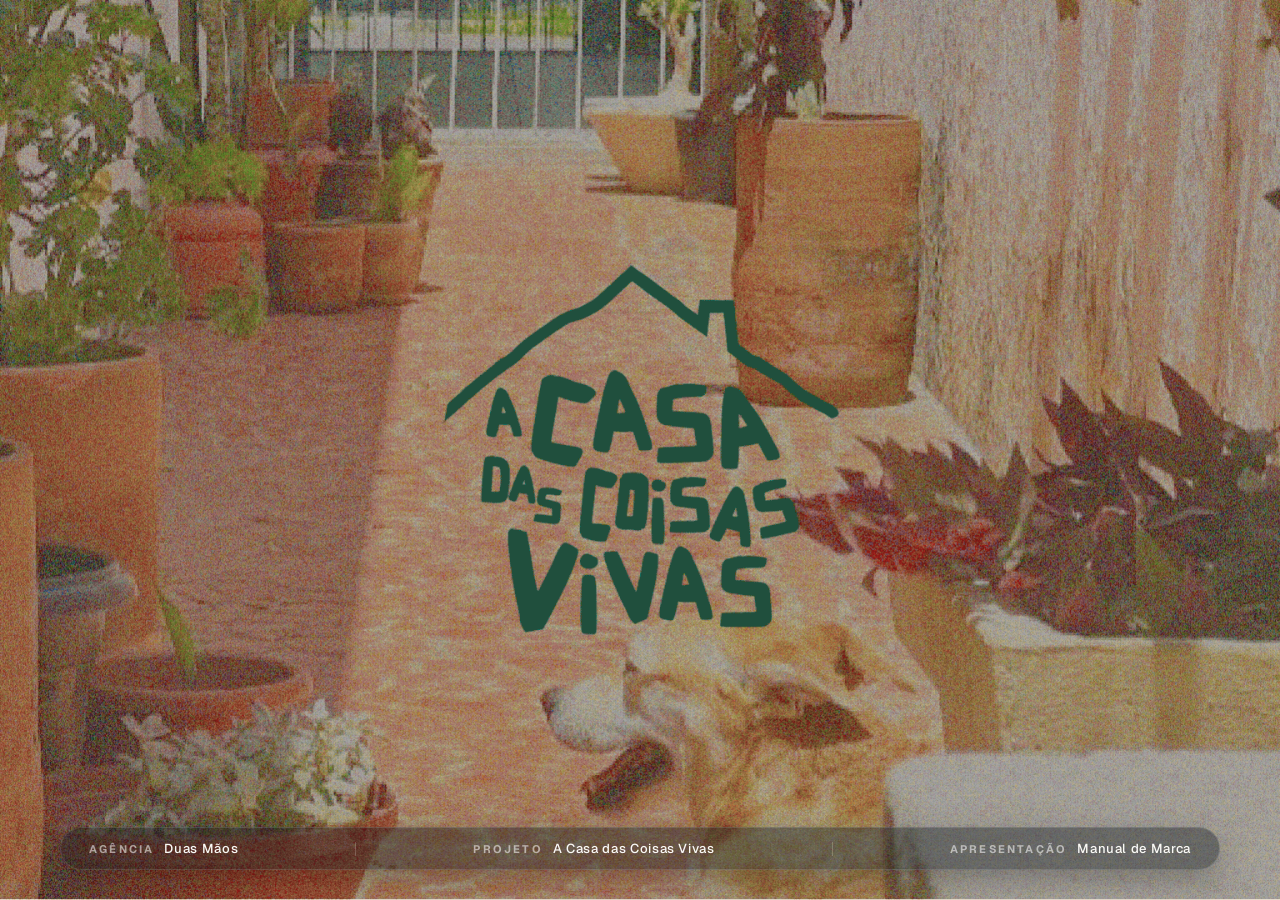
==== commit 662ae376: "feat: substituir todas as imagens de paginas textuais por blocos de cores editoriais" ====
--- a/index.html
+++ b/index.html
@@ -203,9 +203,27 @@
               </div>
             </div>
 
-            <!-- Coluna Vertical Full Height (Dir) -->
-            <div class="editorial-image-column" style="flex: 0 0 440px; height: 100%; position: relative; overflow: hidden;">
-              <img src="./assets/img/04_mockups/mulher-segurando-livro.png" alt="A Casa das Coisas Vivas — Manual e Atmosfera" style="width: 100%; height: 100%; object-fit: cover; object-position: center;">
+            <!-- Bloco de Cor Editorial (Dir) — Verde Floresta -->
+            <div class="editorial-color-block" style="flex: 0 0 440px; height: 100%; position: relative; overflow: hidden; background: #14523E; color: #FAF9F6; display: flex; flex-direction: column; justify-content: space-between; padding: 50px 42px; box-sizing: border-box;">
+              <div style="display: flex; justify-content: space-between; align-items: center;">
+                <span style="font-size: 11px; font-weight: 800; letter-spacing: 0.18em; text-transform: uppercase; color: #EEA110;">Manual &amp; Princípio</span>
+                <span class="brand-icon-mask" style="width: 26px; height: 26px; color: #EEA110; opacity: 0.85;"></span>
+              </div>
+              
+              <div>
+                <span style="font-size: 11.5px; font-weight: 700; letter-spacing: 0.16em; text-transform: uppercase; color: #EEA110; display: block; margin-bottom: 12px;">MAPA AFETIVO</span>
+                <p style="font-family: var(--font-dir-a-title); font-size: 38px; line-height: 1.2; font-style: italic; margin: 0 0 16px 0; color: #FAF9F6; letter-spacing: -0.01em;">
+                  “Este manual não é uma regra rígida. É o desenho de um chão firme para caminhar.”
+                </p>
+                <p style="font-family: var(--font-dir-a-body); font-size: 13.5px; line-height: 1.55; color: rgba(250, 249, 246, 0.85); margin: 0; font-weight: 300;">
+                  Um guia para proteger a essência, a voz e a presença da Casa em cada gesto, texto ou material.
+                </p>
+              </div>
+
+              <div style="font-size: 11px; color: rgba(250, 249, 246, 0.6); border-top: 1px solid rgba(250, 249, 246, 0.15); padding-top: 12px; display: flex; justify-content: space-between;">
+                <span>A Casa das Coisas Vivas</span>
+                <span>Sobre este Manual</span>
+              </div>
             </div>
 
           </div>
@@ -215,9 +233,27 @@
         <section class="slide future" id="slide-04" data-theme="sand-paper">
           <div class="slide-content editorial-vertical-col-layout">
             
-            <!-- Coluna Vertical Full Height (Esq) -->
-            <div class="editorial-image-column-left" style="flex: 0 0 440px; height: 100%; position: relative; overflow: hidden;">
-              <img src="./assets/img/03_fotos_conceito/SVG/Prancheta 4.svg" alt="A Casa das Coisas Vivas — O que tem de vida lá?" style="width: 100%; height: 100%; object-fit: cover; object-position: center;">
+            <!-- Bloco de Cor Editorial (Esq) — Areia Acolhedora -->
+            <div class="editorial-color-block-left" style="flex: 0 0 440px; height: 100%; position: relative; overflow: hidden; background: #EAD2B0; color: #14523E; display: flex; flex-direction: column; justify-content: space-between; padding: 50px 42px; box-sizing: border-box;">
+              <div style="display: flex; justify-content: space-between; align-items: center;">
+                <span style="font-size: 11px; font-weight: 800; letter-spacing: 0.18em; text-transform: uppercase; color: #14523E;">Acolhimento &amp; Pausa</span>
+                <span class="brand-icon-mask" style="width: 26px; height: 26px; color: #14523E; opacity: 0.85;"></span>
+              </div>
+              
+              <div>
+                <span style="font-size: 11.5px; font-weight: 700; letter-spacing: 0.16em; text-transform: uppercase; color: #14523E; display: block; margin-bottom: 12px; opacity: 0.9;">O QUE TEM DE VIDA LÁ?</span>
+                <p style="font-family: var(--font-dir-a-title); font-size: 38px; line-height: 1.2; font-style: italic; margin: 0 0 16px 0; color: #1C262B; letter-spacing: -0.01em;">
+                  “Um lugar onde psicólogas podem descansar a máscara do saber.”
+                </p>
+                <p style="font-family: var(--font-dir-a-body); font-size: 13.5px; line-height: 1.55; color: #303437; margin: 0; font-weight: 400;">
+                  Para se encontrar como pessoas inteiras, sustentar a própria singularidade e fazer a potência circular.
+                </p>
+              </div>
+
+              <div style="font-size: 11px; color: #14523E; font-weight: 600; border-top: 1px solid rgba(20, 82, 62, 0.25); padding-top: 12px; display: flex; justify-content: space-between;">
+                <span>A Casa das Coisas Vivas</span>
+                <span>Essência Viva</span>
+              </div>
             </div>
 
             <!-- Painel de Texto Editorial (Dir) -->
@@ -293,9 +329,25 @@
               </div>
             </div>
 
-            <!-- Banner Editorial Horizontal na Parte de Baixo -->
-            <div class="dna-bottom-banner-container" style="height: 180px; margin-top: 0; box-shadow: 0 10px 28px rgba(28, 38, 43, 0.08); border: 1px solid rgba(20, 82, 62, 0.12); position: relative; overflow: hidden;">
-              <img src="./assets/img/03_fotos_conceito/SVG/Prancheta 8.svg" alt="A Casa das Coisas Vivas — Essência da Marca" class="dna-bottom-banner-img" style="width: 100%; height: 100%; object-fit: cover; object-position: center 50%;">
+            <!-- Banner Editorial Horizontal em Bloco de Cor (Azul Cobalto) -->
+            <div class="dna-bottom-banner-container" style="height: 180px; margin-top: 0; border-radius: 12px; background: #235B9F; color: #FAF9F6; padding: 28px 40px; box-sizing: border-box; display: flex; align-items: center; justify-content: space-between; gap: 32px; box-shadow: 0 10px 28px rgba(28, 38, 43, 0.08); position: relative; overflow: hidden;">
+              <div style="flex: 1; max-width: 720px;">
+                <div style="display: flex; align-items: center; gap: 10px; margin-bottom: 8px;">
+                  <span style="font-size: 10.5px; font-weight: 800; letter-spacing: 0.18em; text-transform: uppercase; color: #EAD2B0;">Visão &amp; Destino</span>
+                  <span style="width: 24px; height: 1px; background: rgba(234, 210, 176, 0.5);"></span>
+                  <span style="font-size: 11px; color: rgba(250, 249, 246, 0.75); font-style: italic;">Referência em Porto Alegre</span>
+                </div>
+                <p style="font-family: var(--font-dir-a-title); font-size: 30px; line-height: 1.2; font-style: italic; color: #FAF9F6; margin: 0 0 6px 0; letter-spacing: -0.01em;">
+                  “Pensou em psicóloga em Porto Alegre, pensou na Casa.”
+                </p>
+                <p style="font-size: 13px; line-height: 1.5; color: rgba(250, 249, 246, 0.85); margin: 0; font-weight: 300;">
+                  Sustentar o que cada uma tem de mais singular e levar essa potência para fora da comunidade.
+                </p>
+              </div>
+              <div style="display: flex; flex-direction: column; align-items: flex-end; gap: 10px; flex-shrink: 0;">
+                <span class="brand-icon-mask" style="width: 36px; height: 36px; color: #EAD2B0; opacity: 0.9;"></span>
+                <span style="font-size: 11px; font-weight: 600; letter-spacing: 0.12em; text-transform: uppercase; color: #EAD2B0;">A Casa das Coisas Vivas</span>
+              </div>
             </div>
 
           </div>
@@ -384,9 +436,27 @@
               </div>
             </div>
 
-            <!-- Coluna Vertical Full Height (Dir) -->
-            <div class="editorial-image-column" style="flex: 0 0 440px; height: 100%; position: relative; overflow: hidden;">
-              <img src="./assets/img/03_fotos_conceito/SVG/Prancheta 5.svg" alt="A Casa das Coisas Vivas — Valores e Rituais" style="width: 100%; height: 100%; object-fit: cover; object-position: center;">
+            <!-- Bloco de Cor Editorial (Dir) — Coral Vivo -->
+            <div class="editorial-color-block" style="flex: 0 0 440px; height: 100%; position: relative; overflow: hidden; background: #F76E69; color: #FAF9F6; display: flex; flex-direction: column; justify-content: space-between; padding: 50px 42px; box-sizing: border-box;">
+              <div style="display: flex; justify-content: space-between; align-items: center;">
+                <span style="font-size: 11px; font-weight: 800; letter-spacing: 0.18em; text-transform: uppercase; color: #14523E;">Valores &amp; Vivência</span>
+                <span class="brand-icon-mask" style="width: 26px; height: 26px; color: #14523E; opacity: 0.85;"></span>
+              </div>
+              
+              <div>
+                <span style="font-size: 11.5px; font-weight: 700; letter-spacing: 0.16em; text-transform: uppercase; color: #14523E; display: block; margin-bottom: 12px;">ÉTICA AFETIVA</span>
+                <p style="font-family: var(--font-dir-a-title); font-size: 38px; line-height: 1.2; font-style: italic; margin: 0 0 16px 0; color: #FAF9F6; letter-spacing: -0.01em;">
+                  “Se trabalhamos com saúde mental, ela começa entre nós.”
+                </p>
+                <p style="font-size: 13.5px; line-height: 1.55; color: rgba(250, 249, 246, 0.9); margin: 0; font-weight: 300;">
+                  Valores vivos que não ficam na parede: são a forma como servimos o café, acolhemos a história de cada uma e sustentamos a profissão.
+                </p>
+              </div>
+
+              <div style="font-size: 11px; color: #14523E; font-weight: 600; border-top: 1px solid rgba(20, 82, 62, 0.25); padding-top: 12px; display: flex; justify-content: space-between;">
+                <span>A Casa das Coisas Vivas</span>
+                <span>Valores da Casa</span>
+              </div>
             </div>
 
           </div>
@@ -396,9 +466,27 @@
         <section class="slide future" id="slide-conceito-nome" data-theme="off-white">
           <div class="slide-content editorial-vertical-col-layout">
             
-            <!-- Coluna Vertical Full Height (Esq) -->
-            <div class="editorial-image-column-left" style="flex: 0 0 440px; height: 100%; position: relative; overflow: hidden;">
-              <img src="./assets/img/03_fotos_conceito/SVG/Prancheta 7.svg" alt="A Casa e as Coisas Vivas — Movimento e Estrutura" style="width: 100%; height: 100%; object-fit: cover; object-position: center;">
+            <!-- Bloco de Cor Editorial (Esq) — Verde Floresta -->
+            <div class="editorial-color-block-left" style="flex: 0 0 440px; height: 100%; position: relative; overflow: hidden; background: #14523E; color: #FAF9F6; display: flex; flex-direction: column; justify-content: space-between; padding: 50px 42px; box-sizing: border-box;">
+              <div style="display: flex; justify-content: space-between; align-items: center;">
+                <span style="font-size: 11px; font-weight: 800; letter-spacing: 0.18em; text-transform: uppercase; color: #EAD2B0;">Conceito &amp; Nome</span>
+                <span class="brand-icon-mask" style="width: 26px; height: 26px; color: #EAD2B0; opacity: 0.85;"></span>
+              </div>
+              
+              <div>
+                <span style="font-size: 11.5px; font-weight: 700; letter-spacing: 0.16em; text-transform: uppercase; color: #EAD2B0; display: block; margin-bottom: 12px;">ESTRUTURA &amp; MOVIMENTO</span>
+                <p style="font-family: var(--font-dir-a-title); font-size: 38px; line-height: 1.2; font-style: italic; margin: 0 0 16px 0; color: #FAF9F6; letter-spacing: -0.01em;">
+                  “Estrutura para acolher, liberdade para criar.”
+                </p>
+                <p style="font-size: 13.5px; line-height: 1.55; color: rgba(250, 249, 246, 0.85); margin: 0; font-weight: 300;">
+                  A Casa é a solidez do abrigo que acolhe; as Coisas Vivas são a pulsação livre da singularidade que desabrocha e inventa caminhos.
+                </p>
+              </div>
+
+              <div style="font-size: 11px; color: #EAD2B0; font-weight: 600; border-top: 1px solid rgba(234, 210, 176, 0.25); padding-top: 12px; display: flex; justify-content: space-between;">
+                <span>A Casa das Coisas Vivas</span>
+                <span>Conceito e Nome</span>
+              </div>
             </div>
 
             <!-- Painel de Texto Editorial (Dir) -->
@@ -570,9 +658,27 @@
         <section class="slide future" id="slide-07" data-theme="off-white">
           <div class="slide-content editorial-vertical-col-layout">
             
-            <!-- Coluna Vertical Full Height (Esq) -->
-            <div class="editorial-image-column-left" style="flex: 0 0 440px; height: 100%; position: relative; overflow: hidden;">
-              <img src="./assets/img/03_fotos_conceito/SVG/Prancheta 6.svg" alt="Públicos da Casa — Encontro entre Mulheres Psicólogas" style="width: 100%; height: 100%; object-fit: cover; object-position: center;">
+            <!-- Bloco de Cor Editorial (Esq) — Coral Vivo -->
+            <div class="editorial-color-block-left" style="flex: 0 0 440px; height: 100%; position: relative; overflow: hidden; background: #F76E69; color: #FAF9F6; display: flex; flex-direction: column; justify-content: space-between; padding: 50px 42px; box-sizing: border-box;">
+              <div style="display: flex; justify-content: space-between; align-items: center;">
+                <span style="font-size: 11px; font-weight: 800; letter-spacing: 0.18em; text-transform: uppercase; color: #14523E;">Públicos &amp; Encontro</span>
+                <span class="brand-icon-mask" style="width: 26px; height: 26px; color: #14523E; opacity: 0.85;"></span>
+              </div>
+              
+              <div>
+                <span style="font-size: 11.5px; font-weight: 700; letter-spacing: 0.16em; text-transform: uppercase; color: #14523E; display: block; margin-bottom: 12px;">PERTENCIMENTO REAL</span>
+                <p style="font-family: var(--font-dir-a-title); font-size: 38px; line-height: 1.2; font-style: italic; margin: 0 0 16px 0; color: #FAF9F6; letter-spacing: -0.01em;">
+                  “Encontrei meu lugar. É acolhedor, é para mim também.”
+                </p>
+                <p style="font-size: 13.5px; line-height: 1.55; color: rgba(250, 249, 246, 0.9); margin: 0; font-weight: 300;">
+                  Portas abertas para psicólogas que buscam troca íntima, empresas que valorizam sensibilidade e visitantes que ampliam o repertório.
+                </p>
+              </div>
+
+              <div style="font-size: 11px; color: #14523E; font-weight: 600; border-top: 1px solid rgba(20, 82, 62, 0.25); padding-top: 12px; display: flex; justify-content: space-between;">
+                <span>A Casa das Coisas Vivas</span>
+                <span>Públicos &amp; Moradoras</span>
+              </div>
             </div>
 
             <!-- Painel de Texto Editorial (Dir) -->
@@ -986,9 +1092,27 @@
               </div>
             </div>
 
-            <!-- Coluna Vertical Full Height (Dir) -->
-            <div class="editorial-image-column" style="flex: 0 0 440px; height: 100%; position: relative; overflow: hidden;">
-              <img src="./assets/img/04_mockups/cartao-de-visitas.png" alt="Cartões de Visita — Presença Institucional" style="width: 100%; height: 100%; object-fit: cover; object-position: center;">
+            <!-- Bloco de Cor Editorial (Dir) — Mostarda Solar -->
+            <div class="editorial-color-block" style="flex: 0 0 440px; height: 100%; position: relative; overflow: hidden; background: #EEA110; color: #1C262B; display: flex; flex-direction: column; justify-content: space-between; padding: 50px 42px; box-sizing: border-box;">
+              <div style="display: flex; justify-content: space-between; align-items: center;">
+                <span style="font-size: 11px; font-weight: 800; letter-spacing: 0.18em; text-transform: uppercase; color: #14523E;">Posicionamento &amp; Limites</span>
+                <span class="brand-icon-mask" style="width: 26px; height: 26px; color: #14523E; opacity: 0.85;"></span>
+              </div>
+              
+              <div>
+                <span style="font-size: 11.5px; font-weight: 700; letter-spacing: 0.16em; text-transform: uppercase; color: #14523E; display: block; margin-bottom: 12px;">TERRITÓRIO AUTORAL</span>
+                <p style="font-family: var(--font-dir-a-title); font-size: 36px; line-height: 1.2; font-style: italic; margin: 0 0 16px 0; color: #1C262B; letter-spacing: -0.01em;">
+                  “Saber o que não somos é o que nos permite ser inteiramente quem somos.”
+                </p>
+                <p style="font-size: 13.5px; line-height: 1.55; color: #303437; margin: 0; font-weight: 400;">
+                  Nem consultório nem mentoria pré-fabricada: uma comunidade de escuta e potência real para pensar a vida em boa companhia.
+                </p>
+              </div>
+
+              <div style="font-size: 11px; color: #14523E; font-weight: 600; border-top: 1px solid rgba(20, 82, 62, 0.25); padding-top: 12px; display: flex; justify-content: space-between;">
+                <span>A Casa das Coisas Vivas</span>
+                <span>Posicionamento da Casa</span>
+              </div>
             </div>
 
           </div>
@@ -1227,9 +1351,27 @@
         <section class="slide future" id="slide-pontos-contato" data-theme="off-white">
           <div class="slide-content editorial-vertical-col-layout">
             
-            <!-- Coluna Vertical Full Height (Esq) -->
-            <div class="editorial-image-column-left" style="flex: 0 0 440px; height: 100%; position: relative; overflow: hidden;">
-              <img src="./assets/img/04_mockups/stationery-completo.png" alt="Pontos de Contato — Materiais Físicos e Digitais" style="width: 100%; height: 100%; object-fit: cover; object-position: center;">
+            <!-- Bloco de Cor Editorial (Esq) — Coral Vivo -->
+            <div class="editorial-color-block-left" style="flex: 0 0 440px; height: 100%; position: relative; overflow: hidden; background: #F76E69; color: #FAF9F6; display: flex; flex-direction: column; justify-content: space-between; padding: 50px 42px; box-sizing: border-box;">
+              <div style="display: flex; justify-content: space-between; align-items: center;">
+                <span style="font-size: 11px; font-weight: 800; letter-spacing: 0.18em; text-transform: uppercase; color: #14523E;">Pontos de Contato</span>
+                <span class="brand-icon-mask" style="width: 26px; height: 26px; color: #14523E; opacity: 0.85;"></span>
+              </div>
+              
+              <div>
+                <span style="font-size: 11.5px; font-weight: 700; letter-spacing: 0.16em; text-transform: uppercase; color: #14523E; display: block; margin-bottom: 12px;">DOSAGEM &amp; AFETO</span>
+                <p style="font-family: var(--font-dir-a-title); font-size: 38px; line-height: 1.2; font-style: italic; margin: 0 0 16px 0; color: #FAF9F6; letter-spacing: -0.01em;">
+                  “Do feed ao crachá: acolhimento e sofisticação em cada gesto.”
+                </p>
+                <p style="font-size: 13.5px; line-height: 1.55; color: rgba(250, 249, 246, 0.9); margin: 0; font-weight: 300;">
+                  Quanto mais institucional, mais sóbrio; quanto mais íntimo, mais calor e afeto. A identidade visual se molda ao contexto de cada encontro.
+                </p>
+              </div>
+
+              <div style="font-size: 11px; color: #14523E; font-weight: 600; border-top: 1px solid rgba(20, 82, 62, 0.25); padding-top: 12px; display: flex; justify-content: space-between;">
+                <span>A Casa das Coisas Vivas</span>
+                <span>Pontos de Contato</span>
+              </div>
             </div>
 
             <!-- Painel de Texto Editorial (Dir) -->
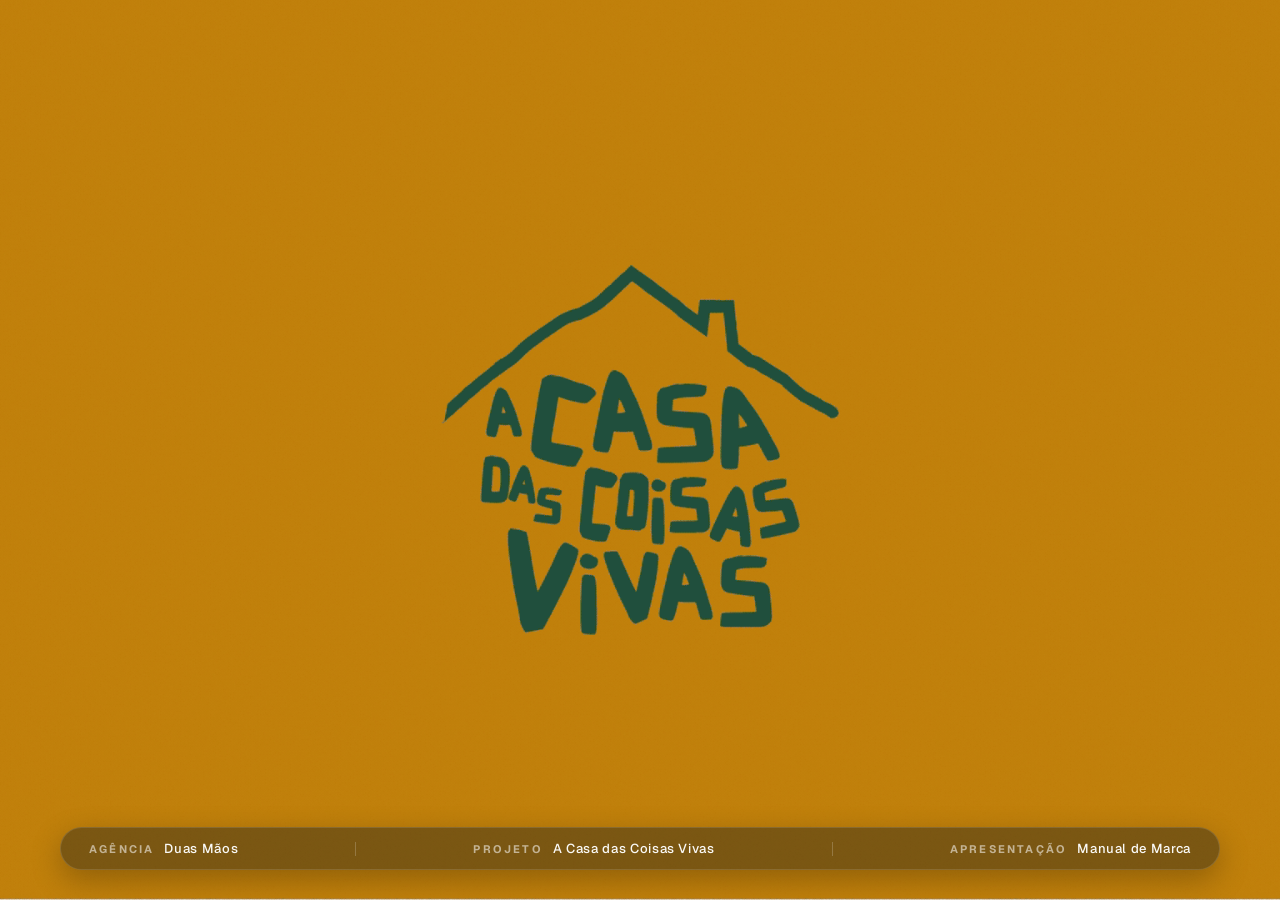
==== commit fd65f854: "feat: remover secao guia de arquivos e embutir fontes oficiais para Vercel" ====
--- a/index.html
+++ b/index.html
@@ -13,6 +13,7 @@
     
     <!-- CSS Stylesheet -->
     <script   src="./assets/js/presentation.js"></script>
+    <link rel="stylesheet"  href="./assets/css/fonts.css">
     <link rel="stylesheet"  href="./assets/css/style.css">
   </head>
   <body>
@@ -141,12 +142,8 @@
                   <span class="index-num">18</span>
                   <span class="index-name">Aplicações em Mockups</span>
                 </div>
-                <div class="index-item highlight-item" data-target="slide-17">
+                <div class="index-item highlight-item" data-target="slide-18">
                   <span class="index-num">19</span>
-                  <span class="index-name">Guia de Arquivos &amp; Drive</span>
-                </div>
-                <div class="index-item highlight-item" data-target="slide-18">
-                  <span class="index-num">20</span>
                   <span class="index-name">Encerramento</span>
                 </div>
               </div>
@@ -1804,171 +1801,11 @@
 
 
 
-        <!-- ==================== SEÇÃO 18: CAPA DRIVE ==================== -->
-        <section class="slide future" id="cover-section-15" data-theme="off-white">
-          <div class="slide-content section-cover-layout" style="position: relative; overflow: hidden;">
-            <img src="./assets/img/03_fotos_conceito/SVG/Prancheta 8.svg" alt="Conceito Guia de Arquivos" class="section-cover-bg" style="position: absolute; inset: 0; width: 100%; height: 100%; object-fit: cover; z-index: 1;">
-            <div class="section-cover-overlay"></div>
-            <div class="section-cover-content">
-              <span class="section-cover-number">SEÇÃO 19</span>
-              <h2 class="section-cover-title">Guia de Arquivos & Drive</h2>
-              <p class="section-cover-subtitle">Entenda o que é cada arquivo entregue e onde encontrar cada elemento da nova marca no Google Drive.</p>
-            </div>
-          </div>
-        </section>
-
-        <!-- ==================== SEÇÃO 19: GUIA DE ARQUIVOS & DRIVE (EDITORIAL COLUNA VERTICAL) ==================== -->
-        <section class="slide future" id="slide-17" data-theme="off-white">
-          <div class="slide-content editorial-vertical-col-layout">
-            
-            <!-- Bloco de Cor Editorial (Esq) — Verde Floresta -->
-            <div class="editorial-color-block-left" style="flex: 0 0 440px; height: 100%; position: relative; overflow: hidden; background: #14523E; color: #FAF9F6; display: flex; flex-direction: column; justify-content: space-between; padding: 50px 42px; box-sizing: border-box;">
-              <div style="display: flex; justify-content: space-between; align-items: center;">
-                <span style="font-size: 11px; font-weight: 800; letter-spacing: 0.18em; text-transform: uppercase; color: #EEA110;">Acervo Digital</span>
-                <span class="brand-icon-mask" style="width: 26px; height: 26px; color: #EEA110; opacity: 0.85;"></span>
-              </div>
-              
-              <div>
-                <span style="font-size: 11.5px; font-weight: 700; letter-spacing: 0.16em; text-transform: uppercase; color: #EEA110; display: block; margin-bottom: 12px;">GOOGLE DRIVE OFICIAL</span>
-                <p style="font-family: var(--font-dir-a-title); font-size: 38px; line-height: 1.2; font-style: italic; margin: 0 0 16px 0; color: #FAF9F6; letter-spacing: -0.01em;">
-                  “Tudo guardado para quando você precisar entrar.”
-                </p>
-                <p style="font-family: var(--font-dir-a-body); font-size: 13.5px; line-height: 1.55; color: rgba(250, 249, 246, 0.85); margin: 0; font-weight: 300;">
-                  Arquivos mestres, fontes tipográficas e diretrizes de cor em alta resolução, catalogados e protegidos na nuvem.
-                </p>
-              </div>
-
-              <div style="font-size: 11px; color: rgba(250, 249, 246, 0.6); border-top: 1px solid rgba(250, 249, 246, 0.15); padding-top: 12px; display: flex; justify-content: space-between;">
-                <span>A Casa das Coisas Vivas</span>
-                <span>Entrega de Arquivos</span>
-              </div>
-            </div>
-
-            <!-- Painel de Texto Editorial (Dir) -->
-            <div class="editorial-text-panel" style="padding: 34px 55px; display: flex; flex-direction: column; justify-content: center; height: 100%; box-sizing: border-box; overflow-y: auto;">
-              
-              <div class="section-tag" style="border-color: #14523E; color: #14523E; margin-bottom: 8px;">19 , Guia de Arquivos &amp; Google Drive</div>
-              <h2 class="editorial-eyebrow-large" style="color: #14523E; font-size: 30px; margin-bottom: 3px; font-weight: 400; font-style: italic; font-family: var(--font-dir-a-title);">Seu acervo completo na nuvem</h2>
-              <h3 class="editorial-heading-huge" style="font-size: 38px; line-height: 1.15; margin-bottom: 12px; color: #1C262B; letter-spacing: -0.02em; font-family: var(--font-dir-a-title);">Arquivos da Marca no Drive.</h3>
-              
-              <!-- Card CTA de Acesso ao Google Drive com estilo editorial elegante -->
-              <div style="background: rgba(20, 82, 62, 0.05); border: 1px solid rgba(20, 82, 62, 0.15); border-left: 4px solid #14523E; border-radius: 8px; padding: 11px 18px; margin-bottom: 14px; display: flex; justify-content: space-between; align-items: center; gap: 16px;">
-                <div>
-                  <p style="font-size: 13px; line-height: 1.45; color: #1C262B; margin: 0; font-weight: 500;">
-                    Todos os arquivos originais, fontes tipográficas, paletas e modelos digitais organizados na nuvem.
-                  </p>
-                  <span style="font-size: 11px; color: #727160;">Acesso direto para fornecedores, gráficas e equipe de comunicação.</span>
-                </div>
-                <a href="https://drive.google.com/drive/folders/1SVoEk8inxRy4tBb2qChbhSf0uxexmnI3?usp=drive_link" target="_blank" rel="noopener noreferrer" style="display: inline-flex; align-items: center; gap: 8px; background: #14523E; color: #FAF9F6; text-decoration: none; padding: 9px 18px; border-radius: 6px; font-size: 12px; font-weight: 600; white-space: nowrap; transition: all 0.2s ease; box-shadow: 0 4px 12px rgba(20, 82, 62, 0.2);">
-                  <span>Abrir Google Drive</span>
-                  <svg width="14" height="14" viewBox="0 0 24 24" fill="none" stroke="currentColor" stroke-width="2" stroke-linecap="round" stroke-linejoin="round">
-                    <path d="M18 13v6a2 2 0 0 1-2 2H5a2 2 0 0 1-2-2V8a2 2 0 0 1 2-2h6"></path>
-                    <polyline points="15 3 21 3 21 9"></polyline>
-                    <line x1="10" y1="14" x2="21" y2="3"></line>
-                  </svg>
-                </a>
-              </div>
-
-              <!-- Grid Editorial: Pastas do Drive e Guia de Formatos -->
-              <div style="display: grid; grid-template-columns: 1fr 1fr; gap: 20px; margin-bottom: 12px;">
-                
-                <!-- Coluna 1: Estrutura de Pastas -->
-                <div style="display: flex; flex-direction: column; gap: 7px;">
-                  <span style="font-size: 11px; font-weight: 800; letter-spacing: 0.12em; text-transform: uppercase; color: #14523E;">Estrutura de Pastas no Drive</span>
-                  
-                  <div style="padding-bottom: 5px; border-bottom: 1px solid rgba(0,0,0,0.06);">
-                    <div style="display: flex; justify-content: space-between; align-items: baseline;">
-                      <strong style="font-size: 12.5px; color: #1C262B;">01_Logotipo</strong>
-                      <span style="font-size: 10px; color: #14523E; font-weight: 600;">.AI • .SVG • .PNG</span>
-                    </div>
-                    <p style="font-size: 11px; color: #555E58; margin: 2px 0 0 0; line-height: 1.35;">Assinaturas completas, horizontal, vertical e ícone isolado em todas as cores.</p>
-                  </div>
-
-                  <div style="padding-bottom: 5px; border-bottom: 1px solid rgba(0,0,0,0.06);">
-                    <div style="display: flex; justify-content: space-between; align-items: baseline;">
-                      <strong style="font-size: 12.5px; color: #1C262B;">02_Tipografia</strong>
-                      <span style="font-size: 10px; color: #14523E; font-weight: 600;">.OTF • .TTF</span>
-                    </div>
-                    <p style="font-size: 11px; color: #555E58; margin: 2px 0 0 0; line-height: 1.35;">Fontes oficiais Cachoeira Feiticeira e Gest Grotesk para instalar no computador.</p>
-                  </div>
-
-                  <div style="padding-bottom: 5px; border-bottom: 1px solid rgba(0,0,0,0.06);">
-                    <div style="display: flex; justify-content: space-between; align-items: baseline;">
-                      <strong style="font-size: 12.5px; color: #1C262B;">03_Paleta de Cores</strong>
-                      <span style="font-size: 10px; color: #14523E; font-weight: 600;">Pantone® • HEX</span>
-                    </div>
-                    <p style="font-size: 11px; color: #555E58; margin: 2px 0 0 0; line-height: 1.35;">Formulação de cor para impressão e telas (RGB, CMYK, Pantone® e Hexadecimal).</p>
-                  </div>
-
-                  <div>
-                    <div style="display: flex; justify-content: space-between; align-items: baseline;">
-                      <strong style="font-size: 12.5px; color: #1C262B;">04_Mockups &amp; Imagens</strong>
-                      <span style="font-size: 10px; color: #14523E; font-weight: 600;">PNG • SVG • JPG</span>
-                    </div>
-                    <p style="font-size: 11px; color: #555E58; margin: 2px 0 0 0; line-height: 1.35;">Pranchas conceituais em alta resolução e aplicações em materiais da marca.</p>
-                  </div>
-                </div>
-
-                <!-- Coluna 2: Formatos de Arquivo -->
-                <div style="display: flex; flex-direction: column; gap: 7px;">
-                  <span style="font-size: 11px; font-weight: 800; letter-spacing: 0.12em; text-transform: uppercase; color: #235B9F;">Guia Prático de Formatos</span>
-                  
-                  <div style="padding-bottom: 5px; border-bottom: 1px solid rgba(0,0,0,0.06);">
-                    <div style="display: flex; align-items: center; gap: 6px;">
-                      <span style="font-size: 9.5px; font-weight: 800; color: #235B9F; background: rgba(35, 91, 159, 0.1); padding: 1px 6px; border-radius: 4px;">.AI / .SVG</span>
-                      <strong style="font-size: 12.5px; color: #1C262B;">Vetor Original</strong>
-                    </div>
-                    <p style="font-size: 11px; color: #555E58; margin: 2px 0 0 0; line-height: 1.35;">Arquivos editáveis com nitidez infinita para gráficas, designers e desenvolvimento web.</p>
-                  </div>
-
-                  <div style="padding-bottom: 5px; border-bottom: 1px solid rgba(0,0,0,0.06);">
-                    <div style="display: flex; align-items: center; gap: 6px;">
-                      <span style="font-size: 9.5px; font-weight: 800; color: #F76E69; background: rgba(247, 110, 105, 0.1); padding: 1px 6px; border-radius: 4px;">.PNG</span>
-                      <strong style="font-size: 12.5px; color: #1C262B;">Fundo Transparente</strong>
-                    </div>
-                    <p style="font-size: 11px; color: #555E58; margin: 2px 0 0 0; line-height: 1.35;">O formato mais prático para o dia a dia: colar sobre fotos, posts no Canva e documentos.</p>
-                  </div>
-
-                  <div style="padding-bottom: 5px; border-bottom: 1px solid rgba(0,0,0,0.06);">
-                    <div style="display: flex; align-items: center; gap: 6px;">
-                      <span style="font-size: 9.5px; font-weight: 800; color: #EEA110; background: rgba(238, 161, 16, 0.1); padding: 1px 6px; border-radius: 4px;">.PDF</span>
-                      <strong style="font-size: 12.5px; color: #1C262B;">Impressão Gráfica</strong>
-                    </div>
-                    <p style="font-size: 11px; color: #555E58; margin: 2px 0 0 0; line-height: 1.35;">Arquivo fechado de alta fidelidade cromática, pronto para envio direto à gráfica.</p>
-                  </div>
-
-                  <div>
-                    <div style="display: flex; align-items: center; gap: 6px;">
-                      <span style="font-size: 9.5px; font-weight: 800; color: #14523E; background: rgba(20, 82, 62, 0.1); padding: 1px 6px; border-radius: 4px;">.OTF / .TTF</span>
-                      <strong style="font-size: 12.5px; color: #1C262B;">Fontes Oficiais</strong>
-                    </div>
-                    <p style="font-size: 11px; color: #555E58; margin: 2px 0 0 0; line-height: 1.35;">Instalação simples no computador para uso no Word, Canva, Illustrator ou Figma.</p>
-                  </div>
-                </div>
-
-              </div>
-
-              <!-- Destaque Afetivo de Fechamento -->
-              <div style="background: rgba(238, 161, 16, 0.08); border-left: 4px solid #EEA110; padding: 8px 14px; border-radius: 6px; margin-bottom: 10px;">
-                <p style="font-size: 12px; font-weight: 500; color: #1C262B; line-height: 1.45; margin: 0;">
-                  O Google Drive é o armário seguro da Casa: tudo catalogado e pronto para quando você ou seus parceiros precisarem. <span style="color: #EEA110;">📁</span>
-                </p>
-              </div>
-
-              <div class="editorial-closing" style="margin-top: 4px; padding-top: 8px; border-top: 1px solid rgba(0,0,0,0.08); display: flex; justify-content: space-between; align-items: center;">
-                <span class="closing-phrase" style="font-size: 13px; font-style: italic; color: #14523E; font-family: var(--font-dir-a-title);">A Casa guardada para quando você precisar entrar.</span>
-                <span class="closing-signature" style="font-size: 11px; color: #727160;">Acervo Digital • A Casa das Coisas Vivas</span>
-              </div>
-            </div>
-
-          </div>
-        </section>
-
-        <!-- ==================== SEÇÃO 20: ENCERRAMENTO (EDITORIAL FINAL) ==================== -->
+        <!-- ==================== SEÇÃO 19: ENCERRAMENTO (EDITORIAL FINAL) ==================== -->
         <section class="slide future" id="slide-18" data-theme="dark-petrol" style="background-color: #14523E !important; color: #FAF9F6;">
           <div class="slide-content" style="box-sizing: border-box; width: 100%; height: 100%; padding: 50px 80px; display: flex; flex-direction: column; justify-content: center; align-items: center; text-align: center; position: relative;">
             
-            <div class="section-tag" style="border-color: rgba(250, 249, 246, 0.4); color: #FAF9F6; margin-bottom: 18px;">20 , Encerramento</div>
+            <div class="section-tag" style="border-color: rgba(250, 249, 246, 0.4); color: #FAF9F6; margin-bottom: 18px;">19 , Encerramento</div>
             
             <!-- Símbolo da Casa em SVG sutil com máscara dinâmica -->
             <span class="brand-icon-mask" style="width: 54px; height: 54px; color: #FAF9F6; opacity: 0.92; margin-bottom: 20px;"></span>
--- a/assets/css/fonts.css
+++ b/assets/css/fonts.css
@@ -0,0 +1,80 @@
+/* ==========================================================================
+   TIPOGRAFIA OFICIAL — A CASA DAS COISAS VIVAS
+   - Fonte Principal: Cachoeira Feiticeira (Display / Títulos / Citações)
+   - Fonte Secundária: Gest Grotesk / Geist (Textos / UI / Tabelas)
+   Incorporadas em Base64 para carregamento instantâneo no Vercel e offline.
+   ========================================================================== */
+
+@import url('https://fonts.googleapis.com/css2?family=Geist:wght@300;400;500;600;700&family=Host+Grotesk:wght@300;400;500;600;700&family=Cormorant+Garamond:ital,wght@0,300;0,400;0,500;0,600;0,700;1,300;1,400&display=swap');
+
+/* Cachoeira Feiticeira - Normal */
+@font-face {
+  font-family: 'Cachoeira Feiticeira';
+  src: url('[data-uri]') format('opentype'),
+       local('Cachoeira Feiticeira'),
+       local('CachoeiraFeiticeira-Regular'),
+       local('CachoeiraFeiticeira'),
+       url('../fonts/CachoeiraFeiticeira-Regular.otf') format('opentype');
+  font-weight: 100 900;
+  font-style: normal;
+  font-display: swap;
+}
+
+/* Cachoeira Feiticeira - Italic (Garante renderização perfeita quando font-style: italic) */
+@font-face {
+  font-family: 'Cachoeira Feiticeira';
+  src: url('[data-uri]') format('opentype'),
+       local('Cachoeira Feiticeira'),
+       local('CachoeiraFeiticeira-Regular'),
+       local('CachoeiraFeiticeira'),
+       url('../fonts/CachoeiraFeiticeira-Regular.otf') format('opentype');
+  font-weight: 100 900;
+  font-style: italic;
+  font-display: swap;
+}
+
+/* Gest Grotesk - Regular (400) */
+@font-face {
+  font-family: 'Gest Grotesk';
+  src: url('[data-uri]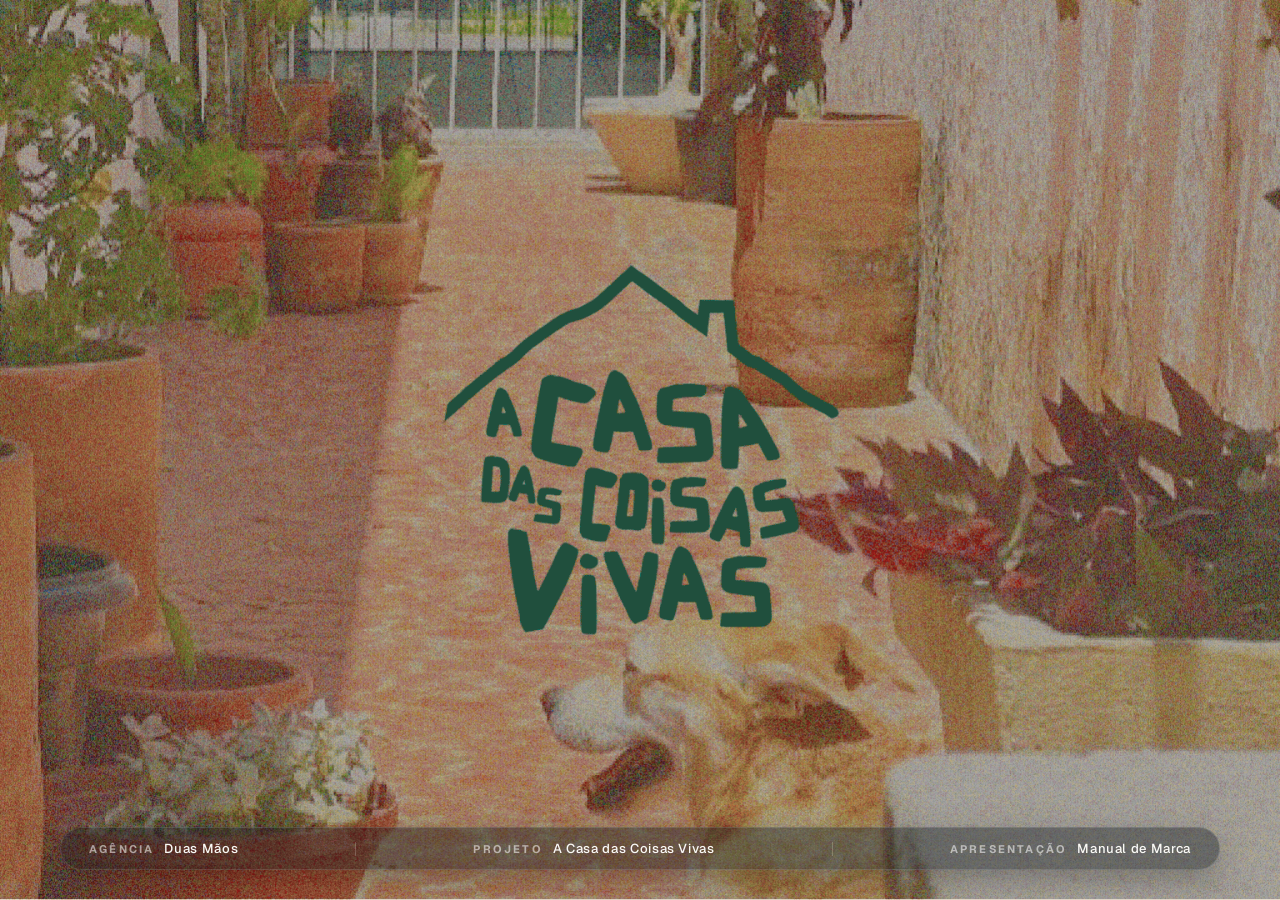
==== commit dec1718a: "fix: corrigir imagem da logomarca oficial e caminhos de assets no Vercel" ====
--- a/index.html
+++ b/index.html
@@ -1454,7 +1454,7 @@
         <!-- ==================== SEÇÃO 08: CAPA PALETA DE CORES ==================== -->
         <section class="slide future" id="cover-section-08" data-theme="off-white">
           <div class="slide-content section-cover-layout" style="position: relative; overflow: hidden;">
-            <img src="./assets/img/03_fotos_conceito/SVG/Prancheta 4.svg" alt="Conceito Paleta de Cores" class="section-cover-bg" style="position: absolute; inset: 0; width: 100%; height: 100%; object-fit: cover; z-index: 1;">
+            <img src="./assets/img/03_fotos_conceito/SVG/prancheta-4.svg" alt="Conceito Paleta de Cores" class="section-cover-bg" style="position: absolute; inset: 0; width: 100%; height: 100%; object-fit: cover; z-index: 1;">
             <div class="section-cover-overlay"></div>
             <div class="section-cover-content">
               <span class="section-cover-number">SEÇÃO 14</span>
@@ -1545,7 +1545,7 @@
         <!-- ==================== SEÇÃO 09: CAPA TIPOGRAFIA ==================== -->
         <section class="slide future" id="cover-section-09" data-theme="off-white">
           <div class="slide-content section-cover-layout" style="position: relative; overflow: hidden;">
-            <img src="./assets/img/03_fotos_conceito/SVG/Prancheta 5.svg" alt="Conceito Tipografia" class="section-cover-bg" style="position: absolute; inset: 0; width: 100%; height: 100%; object-fit: cover; z-index: 1;">
+            <img src="./assets/img/03_fotos_conceito/SVG/prancheta-5.svg" alt="Conceito Tipografia" class="section-cover-bg" style="position: absolute; inset: 0; width: 100%; height: 100%; object-fit: cover; z-index: 1;">
             <div class="section-cover-overlay"></div>
             <div class="section-cover-content">
               <span class="section-cover-number">SEÇÃO 15</span>
@@ -1643,7 +1643,7 @@
         <!-- ==================== SEÇÃO 10: CAPA LOGOMARCA E ASSINATURA ==================== -->
         <section class="slide future" id="cover-section-10" data-theme="off-white">
           <div class="slide-content section-cover-layout" style="position: relative; overflow: hidden;">
-            <img src="./assets/img/03_fotos_conceito/SVG/Prancheta 6.svg" alt="Conceito Logomarca e Assinatura" class="section-cover-bg" style="position: absolute; inset: 0; width: 100%; height: 100%; object-fit: cover; z-index: 1;">
+            <img src="./assets/img/03_fotos_conceito/SVG/prancheta-6.svg" alt="Conceito Logomarca e Assinatura" class="section-cover-bg" style="position: absolute; inset: 0; width: 100%; height: 100%; object-fit: cover; z-index: 1;">
             <div class="section-cover-overlay"></div>
             <div class="section-cover-content">
               <span class="section-cover-number">SEÇÃO 16</span>
@@ -1663,7 +1663,7 @@
               <!-- LOGOMARCA DESTACADA COM CONTRASTE IDEAL -->
               <div class="concept-symbol-display" style="background: #1C262B; border: 1px solid rgba(234, 210, 176, 0.25); border-radius: 20px; padding: 50px 40px; display: flex; align-items: center; justify-content: center; box-shadow: 0 20px 50px rgba(28, 38, 43, 0.18); min-height: 280px;">
                 <div style="width: 100%; max-width: 320px; display: flex; align-items: center; justify-content: center;">
-                  <img src="./assets/img/01_logotipo/Prancheta 15.svg" alt="Logomarca — A Casa das Coisas Vivas" style="width: 100%; height: auto; max-height: 260px; object-fit: contain;">
+                  <img src="./assets/img/01_logotipo/logomarca-oficial.svg" alt="Logomarca — A Casa das Coisas Vivas" style="width: 100%; height: auto; max-height: 260px; object-fit: contain;" onerror="if(!this.dataset.fallback){this.dataset.fallback='1';this.src='./assets/img/01_logotipo/logomarca-oficial.png';}">
                 </div>
               </div>
 
@@ -1687,14 +1687,14 @@
         <!-- ==================== SEÇÃO 10 - PASSO 2: ASSINATURA HORIZONTAL ==================== -->
         <section class="slide future" id="slide-assinatura-horizontal" data-theme="off-white">
           <div class="slide-content logo-concept-layout">
-            <div class="section-tag" style="border-color: #14523E; color: #14523E;">16 , Assinatura Horizontal</div>
+            <div class="section-tag" style="border-color: #14523E; color: #14523E;">17 , Assinatura Horizontal</div>
             
             <div class="logo-concept-grid" style="display: grid; grid-template-columns: 1.15fr 1.1fr; gap: 50px; align-items: center; height: calc(100% - 60px); padding-top: 20px;">
               
               <!-- ASSINATURA HORIZONTAL DESTACADA COM CONTRASTE IDEAL -->
               <div class="concept-symbol-display" style="background: #1C262B; border: 1px solid rgba(234, 210, 176, 0.25); border-radius: 20px; padding: 60px 40px; display: flex; align-items: center; justify-content: center; box-shadow: 0 20px 50px rgba(28, 38, 43, 0.18); min-height: 280px;">
                 <div style="width: 100%; max-width: 480px; display: flex; align-items: center; justify-content: center;">
-                  <img src="./assets/img/01_logotipo/vertical.svg" alt="Assinatura Horizontal — A Casa das Coisas Vivas" style="width: 100%; height: auto; max-height: 180px; object-fit: contain;">
+                  <img src="./assets/img/01_logotipo/logomarca-horizontal.svg" alt="Assinatura Horizontal — A Casa das Coisas Vivas" style="width: 100%; height: auto; max-height: 180px; object-fit: contain;" onerror="if(!this.dataset.fallback){this.dataset.fallback='1';this.src='./assets/img/01_logotipo/logomarca-horizontal.png';}">
                 </div>
               </div>
 
@@ -1732,7 +1732,7 @@
               </div>
               <!-- Item 03: Prancheta Conceitual 04 -->
               <div class="gallery-1015-item">
-                <img src="./assets/img/04_mockups/Prancheta 4.png" alt="Prancheta Conceitual 04 — A Casa das Coisas Vivas">
+                <img src="./assets/img/04_mockups/prancheta-4.png" alt="Prancheta Conceitual 04 — A Casa das Coisas Vivas">
               </div>
               <!-- Item 04: Cartões de Visita -->
               <div class="gallery-1015-item">
@@ -1748,7 +1748,7 @@
               </div>
               <!-- Item 07: Prancheta Conceitual 07 -->
               <div class="gallery-1015-item">
-                <img src="./assets/img/04_mockups/Prancheta 7.png" alt="Prancheta Conceitual 07 — A Casa das Coisas Vivas">
+                <img src="./assets/img/04_mockups/prancheta-7.png" alt="Prancheta Conceitual 07 — A Casa das Coisas Vivas">
               </div>
               <!-- Item 08: Crachá de Identificação -->
               <div class="gallery-1015-item">
@@ -1760,7 +1760,7 @@
               </div>
               <!-- Item 10: Prancheta Conceitual 06 -->
               <div class="gallery-1015-item">
-                <img src="./assets/img/04_mockups/Prancheta 6.png" alt="Prancheta Conceitual 06 — A Casa das Coisas Vivas">
+                <img src="./assets/img/04_mockups/prancheta-6.png" alt="Prancheta Conceitual 06 — A Casa das Coisas Vivas">
               </div>
               <!-- Item 11: Ecobag de Algodão Cru (Close) -->
               <div class="gallery-1015-item">
@@ -1772,7 +1772,7 @@
               </div>
               <!-- Item 13: Prancheta Conceitual 08 -->
               <div class="gallery-1015-item">
-                <img src="./assets/img/04_mockups/Prancheta 8.png" alt="Prancheta Conceitual 08 — A Casa das Coisas Vivas">
+                <img src="./assets/img/04_mockups/prancheta-8.png" alt="Prancheta Conceitual 08 — A Casa das Coisas Vivas">
               </div>
               <!-- Item 14: Envelope Institucional -->
               <div class="gallery-1015-item">
@@ -1784,11 +1784,11 @@
               </div>
               <!-- Item 16: Prancheta Conceitual 05 -->
               <div class="gallery-1015-item">
-                <img src="./assets/img/04_mockups/Prancheta 5.png" alt="Prancheta Conceitual 05 — A Casa das Coisas Vivas">
+                <img src="./assets/img/04_mockups/prancheta-5.png" alt="Prancheta Conceitual 05 — A Casa das Coisas Vivas">
               </div>
               <!-- Item 17: Prancheta Conceitual 09 -->
               <div class="gallery-1015-item">
-                <img src="./assets/img/04_mockups/Prancheta 9.png" alt="Prancheta Conceitual 09 — A Casa das Coisas Vivas">
+                <img src="./assets/img/04_mockups/prancheta-9.png" alt="Prancheta Conceitual 09 — A Casa das Coisas Vivas">
               </div>
             </div>
 
